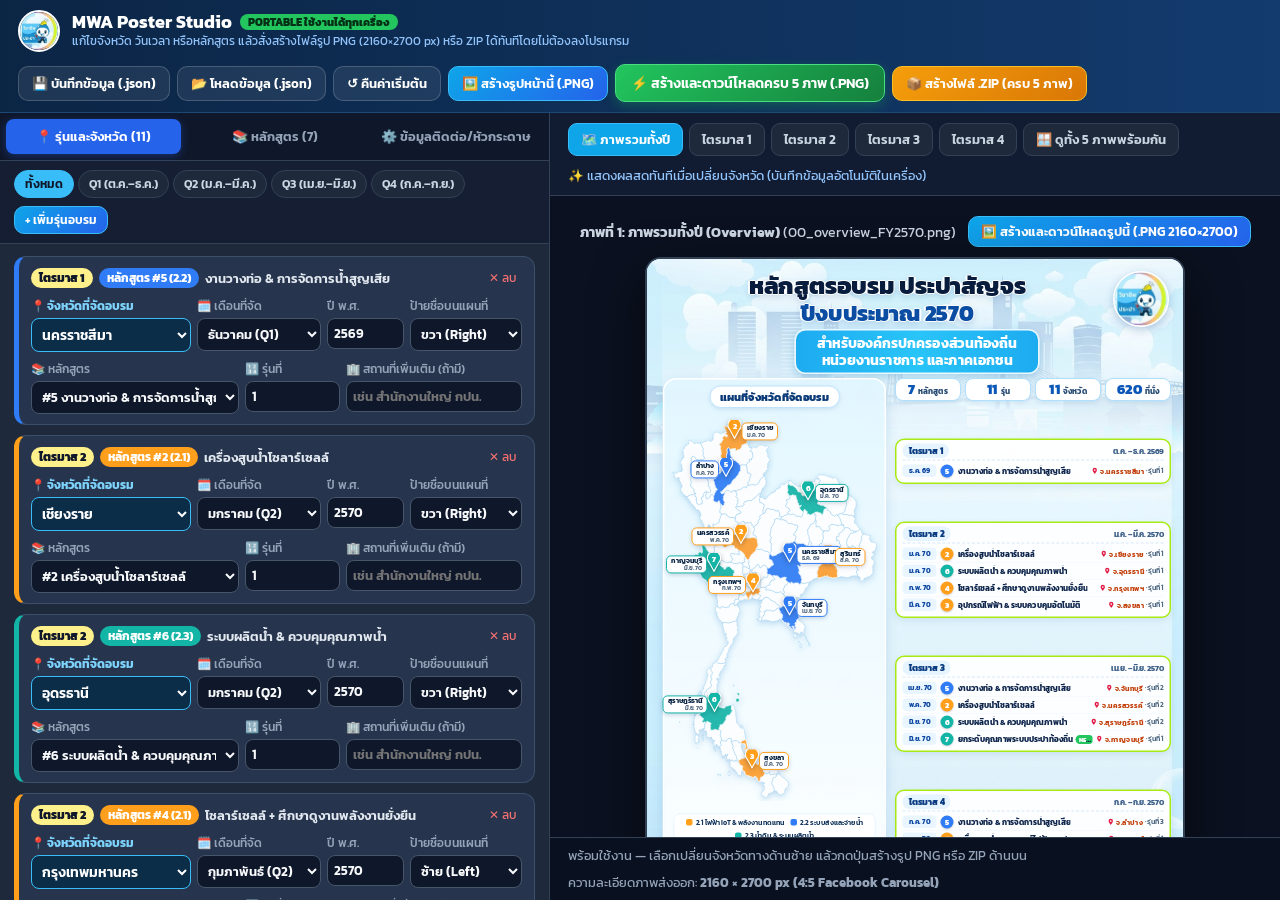
==== MWA_Poster_Portable.html @ f23565f4 "feat: ระบบแก้ไขจังหวัดและสร้างโปสเตอร์ประปาสัญจร กปน. ปีงบประมาณ 2570" ====
<!doctype html>
<html lang="th">
<head>
<meta charset="utf-8">
<meta name="viewport" content="width=device-width,initial-scale=1">
<title>MWA Poster Studio (Portable) — ระบบแก้ไขจังหวัดและสร้างโปสเตอร์ประปาสัญจร</title>
<style>
@font-face{font-family:'Kanit';font-weight:400;src:url('[data-uri]') format('truetype')}
@font-face{font-family:'Kanit';font-weight:500;src:url('[data-uri]') format('truetype')}
@font-face{font-family:'Kanit';font-weight:600;src:url('[data-uri]') format('truetype')}
@font-face{font-family:'Kanit';font-weight:700;src:url('[data-uri]') format('truetype')}
@font-face{font-family:'Kanit';font-weight:800;src:url('[data-uri]') format('truetype')}

  :root{
    --bg:#0f172a;
    --panel:#1e293b;
    --panel2:#26354d;
    --border:#334155;
    --accent:#0ea5e9;
    --accent2:#2563eb;
    --text:#f8fafc;
    --muted:#94a3b8;
  }
  *{box-sizing:border-box;margin:0;padding:0}
  body{
    font-family:'Kanit', -apple-system, BlinkMacSystemFont, 'Segoe UI', sans-serif;
    background:var(--bg);
    color:var(--text);
    height:100vh;
    display:flex;
    flex-direction:column;
    overflow:hidden;
  }

  .topbar{
    display:flex;
    align-items:center;
    justify-content:space-between;
    padding:10px 18px;
    background:linear-gradient(90deg,#0b2545,#133b6e);
    border-bottom:1px solid #1e4976;
    gap:12px;
    flex-shrink:0;
    flex-wrap:wrap;
  }
  .brand{display:flex;align-items:center;gap:12px}
  .brand img{width:42px;height:42px;border-radius:50%;border:2px solid #fff;background:#fff}
  .brand h1{font-size:18px;font-weight:700;line-height:1.15;color:#fff;display:flex;align-items:center;gap:8px}
  .badge-port{background:#22c55e;color:#052e16;font-size:11px;font-weight:800;padding:2px 8px;border-radius:999px}
  .brand small{display:block;font-size:12px;font-weight:400;color:#93c5fd}

  .actions{display:flex;align-items:center;gap:7px;flex-wrap:wrap}
  .btn{
    font-family:inherit;
    font-size:13px;
    font-weight:600;
    padding:7px 13px;
    border-radius:10px;
    border:1px solid transparent;
    cursor:pointer;
    display:inline-flex;
    align-items:center;
    gap:6px;
    transition:.15s;
    text-decoration:none;
    color:#fff;
    background:#334155;
  }
  .btn:hover{filter:brightness(1.1)}
  .btn:disabled{opacity:.5;cursor:not-allowed}
  .btn.primary{background:linear-gradient(135deg,#22c55e,#15803d);border-color:#4ade80;box-shadow:0 4px 12px rgba(22,163,74,.35);font-size:13.5px;padding:8px 15px}
  .btn.blue{background:linear-gradient(135deg,#0ea5e9,#2563eb);border-color:#38bdf8}
  .btn.amber{background:linear-gradient(135deg,#f59e0b,#d97706);border-color:#fbbf24}
  .btn.ghost{background:rgba(255,255,255,.08);border-color:rgba(255,255,255,.18)}

  .workspace{
    display:grid;
    grid-template-columns:550px 1fr;
    flex:1;
    min-height:0;
  }
  @media (max-width: 1100px){
    .workspace{grid-template-columns:460px 1fr;}
  }

  .editor{
    background:var(--panel);
    border-right:1px solid var(--border);
    display:flex;
    flex-direction:column;
    min-height:0;
  }
  .tabs{
    display:grid;
    grid-template-columns:repeat(3,1fr);
    background:#0f172a;
    padding:6px;
    gap:6px;
    border-bottom:1px solid var(--border);
  }
  .tab{
    font-family:inherit;
    padding:8px 10px;
    border-radius:8px;
    border:none;
    background:transparent;
    color:var(--muted);
    font-size:13px;
    font-weight:600;
    cursor:pointer;
  }
  .tab.active{background:var(--accent2);color:#fff;box-shadow:0 2px 8px rgba(37,99,235,.35)}

  .toolbar{
    display:flex;
    align-items:center;
    justify-content:space-between;
    padding:9px 14px;
    background:rgba(15,23,42,.55);
    border-bottom:1px solid var(--border);
    gap:8px;
    flex-wrap:wrap;
  }
  .qfilters{display:flex;gap:4px;flex-wrap:wrap}
  .qbtn{
    font-family:inherit;
    font-size:12px;
    font-weight:600;
    padding:4px 10px;
    border-radius:999px;
    border:1px solid var(--border);
    background:#1e293b;
    color:#cbd5e1;
    cursor:pointer;
  }
  .qbtn.active{background:#38bdf8;color:#0f172a;border-color:#38bdf8}

  .scroll-area{
    flex:1;
    overflow-y:auto;
    padding:12px 14px 28px;
    display:flex;
    flex-direction:column;
    gap:10px;
  }

  .s-card{
    background:var(--panel2);
    border:1px solid #3b4f6b;
    border-left:5px solid var(--cc,#38bdf8);
    border-radius:12px;
    padding:10px 12px;
    display:flex;
    flex-direction:column;
    gap:8px;
  }
  .s-top{display:flex;align-items:center;justify-content:space-between;gap:8px}
  .s-badges{display:flex;align-items:center;gap:6px;flex-wrap:wrap}
  .qpill{background:#fef08a;color:#0f172a;font-size:11.5px;font-weight:800;padding:1px 8px;border-radius:999px}
  .cpill{background:var(--cc,#0ea5e9);color:#fff;font-size:11.5px;font-weight:700;padding:1px 8px;border-radius:999px}
  .s-title{font-size:13px;font-weight:600;color:#e2e8f0;white-space:nowrap;overflow:hidden;text-overflow:ellipsis;max-width:270px}
  .del-btn{background:transparent;border:none;color:#f87171;font-size:12px;font-family:inherit;cursor:pointer;padding:2px 6px;border-radius:6px}
  .del-btn:hover{background:rgba(239,68,68,.2)}

  .grid-row{display:grid;grid-template-columns:1.35fr 1.05fr 0.65fr 0.95fr;gap:6px}
  .grid-row2{display:grid;grid-template-columns:1.3fr 0.6fr 1.1fr;gap:6px}
  label.fld{display:flex;flex-direction:column;gap:3px;font-size:11.5px;color:#94a3b8;font-weight:500;min-width:0;overflow:hidden;text-overflow:ellipsis;white-space:nowrap}
  label.fld.hi{color:#7dd3fc;font-weight:700}
  input, select, textarea{
    font-family:inherit;
    font-size:12.5px;
    font-weight:600;
    color:#f8fafc;
    background:#0f172a;
    border:1px solid #475569;
    border-radius:8px;
    padding:5px 6px;
    outline:none;
    width:100%;
    min-width:0;
  }
  label.fld.hi select{background:#0c2d48;border-color:#38bdf8;color:#fff;font-size:13.5px}
  input:focus, select:focus, textarea:focus{border-color:#38bdf8;box-shadow:0 0 0 2px rgba(56,189,248,.25)}

  .viewer{display:flex;flex-direction:column;background:#0b1120;min-height:0}
  .v-bar{
    display:flex;
    align-items:center;
    justify-content:space-between;
    padding:10px 18px;
    background:#111c33;
    border-bottom:1px solid var(--border);
    gap:10px;
    flex-wrap:wrap;
  }
  .poster-tabs{display:flex;gap:6px;flex-wrap:wrap}
  .ptab{
    font-family:inherit;
    font-size:13px;
    font-weight:600;
    padding:6px 12px;
    border-radius:9px;
    border:1px solid #334155;
    background:#1e293b;
    color:#cbd5e1;
    cursor:pointer;
  }
  .ptab.active{background:#0ea5e9;color:#fff;border-color:#38bdf8}

  .canvas-wrap{
    flex:1;
    overflow:auto;
    display:flex;
    align-items:flex-start;
    justify-content:center;
    padding:20px;
    position:relative;
  }

  .frame-holder{display:flex;flex-direction:column;align-items:center;gap:10px}
  .scale-box{
    width:540px;
    height:675px;
    position:relative;
    border-radius:16px;
    overflow:hidden;
    box-shadow:0 20px 50px rgba(0,0,0,.6);
    border:2px solid #334155;
    background:#d8f1ff;
  }
  .scale-inner{
    width:1080px;
    height:1350px;
    transform:scale(0.5);
    transform-origin:top left;
    pointer-events:none;
  }

  .grid-all{
    display:grid;
    grid-template-columns:repeat(auto-fit, minmax(340px, 1fr));
    gap:20px;
    width:100%;
    max-width:1400px;
    justify-items:center;
  }
  .mini-card{
    display:flex;
    flex-direction:column;
    align-items:center;
    gap:8px;
    background:#162238;
    padding:12px;
    border-radius:16px;
    border:1px solid #2d3f5e;
  }
  .mini-head{
    width:100%;
    display:flex;
    justify-content:space-between;
    align-items:center;
    font-size:13px;
    font-weight:700;
    color:#e2e8f0;
  }
  .mini-scale{
    width:345.6px;
    height:432px;
    position:relative;
    border-radius:10px;
    overflow:hidden;
    border:1px solid #475569;
    background:#d8f1ff;
    cursor:pointer;
  }
  .mini-inner{
    width:1080px;
    height:1350px;
    transform:scale(0.32);
    transform-origin:top left;
    pointer-events:none;
  }

  .status-bar{
    padding:8px 18px;
    background:#09101f;
    border-top:1px solid var(--border);
    display:flex;
    justify-content:space-between;
    align-items:center;
    font-size:12.5px;
    color:#94a3b8;
    flex-wrap:wrap;
    gap:8px;
  }
  .toast{
    position:fixed;
    bottom:46px;
    right:24px;
    background:#15803d;
    color:#fff;
    padding:10px 18px;
    border-radius:12px;
    font-weight:600;
    font-size:14px;
    box-shadow:0 10px 25px rgba(0,0,0,.45);
    border:1px solid #4ade80;
    z-index:999;
    display:none;
  }
</style>
<!-- Scoped Poster Styles for Live Preview & Export -->
<style id="posterStyleTag"></style>
</head>
<body>

<header class="topbar">
  <div class="brand">
    <img id="brandLogo" alt="MWA">
    <div>
      <h1>MWA Poster Studio <span class="badge-port">PORTABLE ใช้งานได้ทุกเครื่อง</span></h1>
      <small>แก้ไขจังหวัด วันเวลา หรือหลักสูตร แล้วสั่งสร้างไฟล์รูป PNG (2160×2700 px) หรือ ZIP ได้ทันทีโดยไม่ต้องลงโปรแกรม</small>
    </div>
  </div>
  <div class="actions">
    <button class="btn ghost" onclick="exportJSON()" title="บันทึกข้อมูลที่แก้ไขเก็บไว้เป็นไฟล์ .json">💾 บันทึกข้อมูล (.json)</button>
    <button class="btn ghost" onclick="document.getElementById('importFile').click()" title="เปิดไฟล์ข้อมูล .json ที่บันทึกไว้">📂 โหลดข้อมูล (.json)</button>
    <input type="file" id="importFile" accept=".json" style="display:none" onchange="importJSON(event)">
    <button class="btn ghost" onclick="resetDefault()" title="คืนค่าเริ่มต้นปีงบประมาณ 2570">↺ คืนค่าเริ่มต้น</button>
    <button class="btn blue" id="btnDlOne" onclick="downloadCurrentPNG()">🖼️ สร้างรูปหน้านี้ (.PNG)</button>
    <button class="btn primary" id="btnDlAll" onclick="downloadAllPNGs()">⚡ สร้างและดาวน์โหลดครบ 5 ภาพ (.PNG)</button>
    <button class="btn amber" id="btnDlZip" onclick="downloadAllZIP()">📦 สร้างไฟล์ .ZIP (ครบ 5 ภาพ)</button>
  </div>
</header>

<div class="workspace">
  <aside class="editor">
    <div class="tabs">
      <button class="tab active" id="tabBtn-sessions" onclick="switchTab('sessions')">📍 รุ่นและจังหวัด (<span id="sessCount">11</span>)</button>
      <button class="tab" id="tabBtn-courses" onclick="switchTab('courses')">📚 หลักสูตร (7)</button>
      <button class="tab" id="tabBtn-general" onclick="switchTab('general')">⚙️ ข้อมูลติดต่อ/หัวกระดาษ</button>
    </div>

    <div id="tab-sessions" style="display:flex;flex-direction:column;flex:1;min-height:0">
      <div class="toolbar">
        <div class="qfilters">
          <button class="qbtn active" data-q="all" onclick="setQFilter('all')">ทั้งหมด</button>
          <button class="qbtn" data-q="1" onclick="setQFilter(1)">Q1 (ต.ค.–ธ.ค.)</button>
          <button class="qbtn" data-q="2" onclick="setQFilter(2)">Q2 (ม.ค.–มี.ค.)</button>
          <button class="qbtn" data-q="3" onclick="setQFilter(3)">Q3 (เม.ย.–มิ.ย.)</button>
          <button class="qbtn" data-q="4" onclick="setQFilter(4)">Q4 (ก.ค.–ก.ย.)</button>
        </div>
        <button class="btn blue" style="padding:4px 10px;font-size:12px" onclick="addSession()">+ เพิ่มรุ่นอบรม</button>
      </div>
      <div class="scroll-area" id="sessionsList"></div>
    </div>

    <div id="tab-courses" style="display:none;flex-direction:column;flex:1;min-height:0">
      <div class="scroll-area" id="coursesList"></div>
    </div>

    <div id="tab-general" style="display:none;flex-direction:column;flex:1;min-height:0">
      <div class="scroll-area" id="generalForm"></div>
    </div>
  </aside>

  <main class="viewer">
    <div class="v-bar">
      <div class="poster-tabs">
        <button class="ptab active" data-idx="0" onclick="selectPoster(0)">🗺️ ภาพรวมทั้งปี</button>
        <button class="ptab" data-idx="1" onclick="selectPoster(1)">ไตรมาส 1</button>
        <button class="ptab" data-idx="2" onclick="selectPoster(2)">ไตรมาส 2</button>
        <button class="ptab" data-idx="3" onclick="selectPoster(3)">ไตรมาส 3</button>
        <button class="ptab" data-idx="4" onclick="selectPoster(4)">ไตรมาส 4</button>
        <button class="ptab" data-idx="all" onclick="selectPoster('all')">🪟 ดูทั้ง 5 ภาพพร้อมกัน</button>
      </div>
      <div style="font-size:12.5px;color:#93c5fd">✨ แสดงผลสดทันทีเมื่อเปลี่ยนจังหวัด (บันทึกข้อมูลอัตโนมัติในเครื่อง)</div>
    </div>

    <div class="canvas-wrap" id="canvasWrap"></div>

    <div class="status-bar">
      <div id="statusText">พร้อมใช้งาน — เลือกเปลี่ยนจังหวัดทางด้านซ้าย แล้วกดปุ่มสร้างรูป PNG หรือ ZIP ด้านบน</div>
      <div>ความละเอียดภาพส่งออก: <b>2160 × 2700 px (4:5 Facebook Carousel)</b></div>
    </div>
  </main>
</div>

<!-- Hidden offscreen renderer container -->
<div id="offscreenHost" style="position:fixed;left:-99999px;top:0;width:1080px;height:1350px;overflow:hidden;pointer-events:none"></div>
<div class="toast" id="toast"></div>

<script>
const BUNDLE = {"defaultData":{"_readme":"แก้ไขข้อมูลที่นี่ แล้วรัน: python3 build.py  | province = ชื่อจังหวัดภาษาไทย (ดูรายชื่อใน provinces.py) | label = ตำแหน่งป้ายชื่อบนแผนที่ (left/right/top/bottom) | ข้อมูลหลักสูตรจากชีท 'ตั้งแผนอบรม_2570 NEW (R2) (2)' หมวดที่ 2 (แถบสีเหลือง 2.1 / 2.2 / 2.3)","fiscal_year":"2570","title":"หลักสูตรอบรม ประปาสัญจร","subtitle":"สำหรับองค์กรปกครองส่วนท้องถิ่น หน่วยงานราชการ และภาคเอกชน","note":"* กำหนดการ วัน เวลา และสถานที่จัดอบรม อาจมีการเปลี่ยนแปลงตามความเหมาะสม","contact":{"org":"กองมาตรฐานวิชาชีพประปา (ฝ่ายนวัตกรรมองค์กร การประปานครหลวง)","tel":"โทร. 02-504-0123 ต่อ 1006, 1734, 1826, 2514 หรือ 082-243-5085","line":"LINE ID : @mwa.academic (มี @ นำหน้า)","fb":"Facebook Page : ประปามืออาชีพ กองมาตรฐานวิชาชีพประปา"},"categories":{"2.1":{"name":"ด้านระบบไฟฟ้า IoT และพลังงานทดแทน","short":"ไฟฟ้า IoT & พลังงานทดแทน","color":"#FF9F1C","dark":"#C25E00"},"2.2":{"name":"ด้านระบบส่งและจ่ายน้ำ","short":"ระบบส่งและจ่ายน้ำ","color":"#2F7CF6","dark":"#1747A6"},"2.3":{"name":"ด้านระบบน้ำดิบ และระบบผลิตน้ำ","short":"น้ำดิบ & ระบบผลิตน้ำ","color":"#12B5A6","dark":"#0A6F66"}},"courses":[{"no":1,"excel_no":5,"cat":"2.1","days":3,"seats":50,"fee":7800,"format":"Onsite + Lab","title":"การควบคุมเครื่องสูบน้ำและมอเตอร์ไฟฟ้า 3 เฟส ในงานประปา","short":"เครื่องสูบน้ำ & มอเตอร์ไฟฟ้า 3 เฟส"},{"no":2,"excel_no":6,"cat":"2.1","days":3,"seats":60,"fee":7800,"format":"Onsite + Lab","title":"ระบบควบคุมเครื่องสูบน้ำโซลาร์เซลล์ และความรู้พื้นฐานระบบโซลาร์เซลล์","short":"เครื่องสูบน้ำโซลาร์เซลล์"},{"no":3,"excel_no":7,"cat":"2.1","days":3,"seats":50,"fee":7800,"format":"Onsite + Lab","title":"การประยุกต์ใช้อุปกรณ์ไฟฟ้าในงานประปา และระบบควบคุมอัตโนมัติ","short":"อุปกรณ์ไฟฟ้า & ระบบควบคุมอัตโนมัติ"},{"no":4,"excel_no":8,"cat":"2.1","days":3,"seats":40,"fee":8900,"format":"Onsite + Lab","fee_note":"รวมที่พัก (ห้องคู่) | ห้องเดี่ยว 10,400 บาท | ไม่รวมที่พัก 7,800 บาท","title":"ระบบควบคุมเครื่องสูบน้ำโซลาร์เซลล์ ความรู้พื้นฐานระบบโซลาร์เซลล์ พร้อมการศึกษาดูงานและการจัดการพลังงานอย่างยั่งยืน","short":"โซลาร์เซลล์ + ศึกษาดูงานพลังงานยั่งยืน"},{"no":5,"excel_no":9,"cat":"2.2","days":3,"seats":60,"fee":7200,"format":"Onsite + Lab","title":"มาตรฐานงานวางท่อ เทคนิคบำรุงรักษา และการจัดการน้ำสูญเสียระบบประปาท้องถิ่น","short":"งานวางท่อ & การจัดการน้ำสูญเสีย"},{"no":6,"excel_no":10,"cat":"2.3","days":3,"seats":60,"fee":7400,"format":"Onsite + Lab","title":"การบริหารจัดการระบบผลิตน้ำประปา และเทคนิคการควบคุมคุณภาพน้ำอย่างมืออาชีพ","short":"ระบบผลิตน้ำ & ควบคุมคุณภาพน้ำ"},{"no":7,"excel_no":11,"cat":"2.3","days":3,"seats":60,"fee":7400,"format":"Onsite + Lab","is_new":true,"title":"เทคนิคการยกระดับคุณภาพระบบประปาท้องถิ่น ตามมาตรฐานของกรมทรัพยากรน้ำ และเกณฑ์คุณภาพน้ำของกรมอนามัย","short":"ยกระดับคุณภาพระบบประปาท้องถิ่น"}],"sessions":[{"course":5,"run":1,"month":12,"year":2569,"province":"ขอนแก่น","label":"right"},{"course":2,"run":1,"month":1,"year":2570,"province":"เชียงราย","label":"right"},{"course":6,"run":1,"month":1,"year":2570,"province":"อุดรธานี","label":"right"},{"course":4,"run":1,"month":2,"year":2570,"province":"กรุงเทพมหานคร","label":"left","venue":"สำนักงานใหญ่ กปน."},{"course":3,"run":1,"month":3,"year":2570,"province":"สงขลา","label":"right"},{"course":5,"run":2,"month":4,"year":2570,"province":"จันทบุรี","label":"right"},{"course":2,"run":2,"month":5,"year":2570,"province":"นครสวรรค์","label":"left"},{"course":6,"run":2,"month":6,"year":2570,"province":"สุราษฎร์ธานี","label":"left"},{"course":7,"run":1,"month":6,"year":2570,"province":"กาญจนบุรี","label":"left"},{"course":5,"run":3,"month":7,"year":2570,"province":"ลำปาง","label":"left"},{"course":1,"run":1,"month":8,"year":2570,"province":"สุรินทร์","label":"right"}]},"initialData":{"_readme":"แก้ไขข้อมูลที่นี่ แล้วรัน: python3 build.py  | province = ชื่อจังหวัดภาษาไทย (ดูรายชื่อใน provinces.py) | label = ตำแหน่งป้ายชื่อบนแผนที่ (left/right/top/bottom) | ข้อมูลหลักสูตรจากชีท 'ตั้งแผนอบรม_2570 NEW (R2) (2)' หมวดที่ 2 (แถบสีเหลือง 2.1 / 2.2 / 2.3)","fiscal_year":"2570","title":"หลักสูตรอบรม ประปาสัญจร","subtitle":"สำหรับองค์กรปกครองส่วนท้องถิ่น หน่วยงานราชการ และภาคเอกชน","note":"* กำหนดการ วัน เวลา และสถานที่จัดอบรม อาจมีการเปลี่ยนแปลงตามความเหมาะสม","contact":{"org":"กองมาตรฐานวิชาชีพประปา (ฝ่ายนวัตกรรมองค์กร การประปานครหลวง)","tel":"โทร. 02-504-0123 ต่อ 1006, 1734, 1826, 2514 หรือ 082-243-5085","line":"LINE ID : @mwa.academic (มี @ นำหน้า)","fb":"Facebook Page : ประปามืออาชีพ กองมาตรฐานวิชาชีพประปา"},"categories":{"2.1":{"name":"ด้านระบบไฟฟ้า IoT และพลังงานทดแทน","short":"ไฟฟ้า IoT & พลังงานทดแทน","color":"#FF9F1C","dark":"#C25E00"},"2.2":{"name":"ด้านระบบส่งและจ่ายน้ำ","short":"ระบบส่งและจ่ายน้ำ","color":"#2F7CF6","dark":"#1747A6"},"2.3":{"name":"ด้านระบบน้ำดิบ และระบบผลิตน้ำ","short":"น้ำดิบ & ระบบผลิตน้ำ","color":"#12B5A6","dark":"#0A6F66"}},"courses":[{"no":1,"excel_no":5,"cat":"2.1","days":3,"seats":50,"fee":7800,"format":"Onsite + Lab","title":"การควบคุมเครื่องสูบน้ำและมอเตอร์ไฟฟ้า 3 เฟส ในงานประปา","short":"เครื่องสูบน้ำ & มอเตอร์ไฟฟ้า 3 เฟส","is_new":false},{"no":2,"excel_no":6,"cat":"2.1","days":3,"seats":60,"fee":7800,"format":"Onsite + Lab","title":"ระบบควบคุมเครื่องสูบน้ำโซลาร์เซลล์ และความรู้พื้นฐานระบบโซลาร์เซลล์","short":"เครื่องสูบน้ำโซลาร์เซลล์"},{"no":3,"excel_no":7,"cat":"2.1","days":3,"seats":50,"fee":7800,"format":"Onsite + Lab","title":"การประยุกต์ใช้อุปกรณ์ไฟฟ้าในงานประปา และระบบควบคุมอัตโนมัติ","short":"อุปกรณ์ไฟฟ้า & ระบบควบคุมอัตโนมัติ"},{"no":4,"excel_no":8,"cat":"2.1","days":3,"seats":40,"fee":8900,"format":"Onsite + Lab","fee_note":"รวมที่พัก (ห้องคู่) | ห้องเดี่ยว 10,400 บาท | ไม่รวมที่พัก 7,800 บาท","title":"ระบบควบคุมเครื่องสูบน้ำโซลาร์เซลล์ ความรู้พื้นฐานระบบโซลาร์เซลล์ พร้อมการศึกษาดูงานและการจัดการพลังงานอย่างยั่งยืน","short":"โซลาร์เซลล์ + ศึกษาดูงานพลังงานยั่งยืน"},{"no":5,"excel_no":9,"cat":"2.2","days":3,"seats":60,"fee":7200,"format":"Onsite + Lab","title":"มาตรฐานงานวางท่อ เทคนิคบำรุงรักษา และการจัดการน้ำสูญเสียระบบประปาท้องถิ่น","short":"งานวางท่อ & การจัดการน้ำสูญเสีย"},{"no":6,"excel_no":10,"cat":"2.3","days":3,"seats":60,"fee":7400,"format":"Onsite + Lab","title":"การบริหารจัดการระบบผลิตน้ำประปา และเทคนิคการควบคุมคุณภาพน้ำอย่างมืออาชีพ","short":"ระบบผลิตน้ำ & ควบคุมคุณภาพน้ำ"},{"no":7,"excel_no":11,"cat":"2.3","days":3,"seats":60,"fee":7400,"format":"Onsite + Lab","is_new":true,"title":"เทคนิคการยกระดับคุณภาพระบบประปาท้องถิ่น ตามมาตรฐานของกรมทรัพยากรน้ำ และเกณฑ์คุณภาพน้ำของกรมอนามัย","short":"ยกระดับคุณภาพระบบประปาท้องถิ่น"}],"sessions":[{"course":5,"run":1,"month":12,"year":2569,"province":"นครราชสีมา","label":"right"},{"course":2,"run":1,"month":1,"year":2570,"province":"เชียงราย","label":"right"},{"course":6,"run":1,"month":1,"year":2570,"province":"อุดรธานี","label":"right"},{"course":4,"run":1,"month":2,"year":2570,"province":"กรุงเทพมหานคร","label":"left","venue":"สำนักงานใหญ่ กปน."},{"course":3,"run":1,"month":3,"year":2570,"province":"สงขลา","label":"right"},{"course":5,"run":2,"month":4,"year":2570,"province":"จันทบุรี","label":"right"},{"course":2,"run":2,"month":5,"year":2570,"province":"นครสวรรค์","label":"left"},{"course":6,"run":2,"month":6,"year":2570,"province":"สุราษฎร์ธานี","label":"left"},{"course":7,"run":1,"month":6,"year":2570,"province":"กาญจนบุรี","label":"left"},{"course":5,"run":3,"month":7,"year":2570,"province":"ลำปาง","label":"left"},{"course":1,"run":1,"month":8,"year":2570,"province":"สุรินทร์","label":"right"}]},"th2en":{"กรุงเทพมหานคร":"Bangkok Metropolis","กรุงเทพฯ":"Bangkok Metropolis","กระบี่":"Krabi","กาญจนบุรี":"Kanchanaburi","กาฬสินธุ์":"Kalasin","กำแพงเพชร":"Kamphaeng Phet","ขอนแก่น":"Khon Kaen","จันทบุรี":"Chanthaburi","ฉะเชิงเทรา":"Chachoengsao","ชลบุรี":"Chon Buri","ชัยนาท":"Chai Nat","ชัยภูมิ":"Chaiyaphum","ชุมพร":"Chumphon","เชียงราย":"Chiang Rai","เชียงใหม่":"Chiang Mai","ตรัง":"Trang","ตราด":"Trat","ตาก":"Tak","นครนายก":"Nakhon Nayok","นครปฐม":"Nakhon Pathom","นครพนม":"Nakhon Phanom","นครราชสีมา":"Nakhon Ratchasima","นครศรีธรรมราช":"Nakhon Si Thammarat","นครสวรรค์":"Nakhon Sawan","นนทบุรี":"Nonthaburi","นราธิวาส":"Narathiwat","น่าน":"Nan","บึงกาฬ":"Bueng Kan","บุรีรัมย์":"Buri Ram","ปทุมธานี":"Pathum Thani","ประจวบคีรีขันธ์":"Prachuap Khiri Khan","ปราจีนบุรี":"Prachin Buri","ปัตตานี":"Pattani","พระนครศรีอยุธยา":"Phra Nakhon Si Ayutthaya","พะเยา":"Phayao","พังงา":"Phangnga","พัทลุง":"Phatthalung","พิจิตร":"Phichit","พิษณุโลก":"Phitsanulok","เพชรบุรี":"Phetchaburi","เพชรบูรณ์":"Phetchabun","แพร่":"Phrae","ภูเก็ต":"Phuket","มหาสารคาม":"Maha Sarakham","มุกดาหาร":"Mukdahan","แม่ฮ่องสอน":"Mae Hong Son","ยโสธร":"Yasothon","ยะลา":"Yala","ร้อยเอ็ด":"Roi Et","ระนอง":"Ranong","ระยอง":"Rayong","ราชบุรี":"Ratchaburi","ลพบุรี":"Lop Buri","ลำปาง":"Lampang","ลำพูน":"Lamphun","เลย":"Loei","ศรีสะเกษ":"Si Sa Ket","สกลนคร":"Sakon Nakhon","สงขลา":"Songkhla","สตูล":"Satun","สมุทรปราการ":"Samut Prakan","สมุทรสงคราม":"Samut Songkhram","สมุทรสาคร":"Samut Sakhon","สระแก้ว":"Sa Kaeo","สระบุรี":"Saraburi","สิงห์บุรี":"Sing Buri","สุโขทัย":"Sukhothai","สุพรรณบุรี":"Suphan Buri","สุราษฎร์ธานี":"Surat Thani","สุรินทร์":"Surin","หนองคาย":"Nong Khai","หนองบัวลำภู":"Nong Bua Lam Phu","อ่างทอง":"Ang Thong","อำนาจเจริญ":"Amnat Charoen","อุดรธานี":"Udon Thani","อุตรดิตถ์":"Uttaradit","อุทัยธานี":"Uthai Thani","อุบลราชธานี":"Ubon Ratchathani"},"provinces":["กระบี่","กรุงเทพมหานคร","กาญจนบุรี","กาฬสินธุ์","กำแพงเพชร","ขอนแก่น","จันทบุรี","ฉะเชิงเทรา","ชลบุรี","ชัยนาท","ชัยภูมิ","ชุมพร","ตรัง","ตราด","ตาก","นครนายก","นครปฐม","นครพนม","นครราชสีมา","นครศรีธรรมราช","นครสวรรค์","นนทบุรี","นราธิวาส","น่าน","บึงกาฬ","บุรีรัมย์","ปทุมธานี","ประจวบคีรีขันธ์","ปราจีนบุรี","ปัตตานี","พระนครศรีอยุธยา","พะเยา","พังงา","พัทลุง","พิจิตร","พิษณุโลก","ภูเก็ต","มหาสารคาม","มุกดาหาร","ยะลา","ยโสธร","ระนอง","ระยอง","ราชบุรี","ร้อยเอ็ด","ลพบุรี","ลำปาง","ลำพูน","ศรีสะเกษ","สกลนคร","สงขลา","สตูล","สมุทรปราการ","สมุทรสงคราม","สมุทรสาคร","สระบุรี","สระแก้ว","สิงห์บุรี","สุพรรณบุรี","สุราษฎร์ธานี","สุรินทร์","สุโขทัย","หนองคาย","หนองบัวลำภู","อำนาจเจริญ","อุดรธานี","อุตรดิตถ์","อุทัยธานี","อุบลราชธานี","อ่างทอง","เชียงราย","เชียงใหม่","เพชรบุรี","เพชรบูรณ์","เลย","แพร่","แม่ฮ่องสอน"],"mapData":{"430x760":{"paths":{"Mae Hong Son":"M47.0,39.9L48.2,39.7L49.3,40.3L51.2,42.0L52.9,42.5L53.4,44.2L54.4,45.4L55.7,45.1L57.9,44.1L59.9,44.1L62.2,44.3L64.4,44.2L66.1,43.3L66.3,45.0L66.9,46.0L68.0,47.0L69.6,48.0L70.0,49.7L70.3,50.7L71.1,51.8L71.1,52.8L72.3,54.0L72.7,55.1L72.4,56.2L72.3,57.7L72.2,58.8L72.0,60.1L72.5,61.0L72.6,62.3L72.8,64.0L72.8,65.0L72.2,67.2L71.8,68.3L72.1,69.3L73.1,70.1L74.7,72.5L75.0,73.9L74.5,75.6L73.4,76.6L71.7,77.0L70.3,77.5L69.4,77.7L67.6,77.2L66.5,77.1L65.6,78.4L64.6,78.1L63.4,77.6L61.8,77.4L60.2,77.5L59.3,77.2L58.6,76.3L57.7,75.1L56.5,74.1L55.7,72.6L54.7,71.6L53.7,71.3L52.8,70.6L51.8,70.7L50.7,71.3L50.3,72.6L49.9,73.6L48.7,74.5L49.3,76.4L48.2,78.9L48.6,80.9L48.8,82.1L48.3,84.5L46.9,87.5L47.5,89.9L48.5,90.3L48.6,91.3L48.2,92.4L48.1,93.9L48.1,94.8L48.2,96.0L47.7,97.0L48.0,98.0L48.5,99.2L48.6,100.9L48.4,101.9L49.2,103.3L50.5,104.9L51.7,105.4L52.7,106.1L52.9,107.0L52.0,107.3L51.0,107.4L50.8,108.4L50.3,109.3L48.0,111.3L47.7,112.3L48.1,113.3L48.2,114.7L47.3,117.5L48.0,118.6L48.2,119.7L48.2,120.8L47.9,121.7L48.8,123.4L49.0,124.6L48.0,125.6L47.2,127.6L46.9,128.7L47.4,130.5L48.8,132.0L50.3,132.8L51.7,134.5L53.0,136.1L53.9,136.7L54.7,137.9L54.0,139.0L53.8,140.0L53.4,141.3L54.2,142.7L54.9,143.7L57.6,144.8L55.0,145.4L53.9,146.0L52.9,147.0L50.9,147.3L49.1,147.3L47.9,147.7L42.6,150.3L41.1,151.1L39.0,151.2L31.4,145.6L30.6,144.3L30.5,143.1L30.0,142.1L28.8,141.1L28.3,139.8L27.2,138.7L27.3,135.5L29.0,132.3L30.3,131.4L30.5,130.4L30.0,129.3L29.2,127.6L28.3,126.5L27.9,125.2L27.4,123.4L27.3,122.4L24.5,118.3L24.0,117.2L25.2,115.7L25.2,114.7L24.3,113.6L21.8,112.6L20.2,115.3L18.6,115.5L17.5,114.7L16.5,113.7L15.8,112.6L15.5,111.4L15.5,110.2L15.4,109.1L14.1,107.2L13.0,104.9L12.2,103.2L11.2,102.2L12.3,101.8L13.7,103.6L14.6,104.7L16.3,104.6L18.6,104.6L20.5,103.7L24.0,101.5L24.9,101.2L27.5,101.3L29.9,100.6L30.9,98.0L30.6,95.9L30.0,93.9L29.8,92.1L29.8,90.9L29.6,90.0L29.0,88.2L29.1,86.4L28.4,85.3L27.2,84.4L26.1,83.3L26.4,82.2L27.5,81.5L28.5,80.0L28.8,78.0L29.4,77.1L32.4,74.8L33.5,73.3L33.7,69.3L33.5,68.4L33.2,67.5L31.4,66.0L31.3,65.0L32.4,64.9L33.2,63.8L32.1,61.9L31.8,60.7L31.3,59.2L32.9,56.7L34.6,55.3L35.3,54.0L34.9,52.8L34.8,51.8L34.9,50.9L36.3,50.2L40.2,48.5L41.3,47.4L42.3,46.8L43.4,46.1L43.0,43.3L43.0,42.4L43.6,39.1L45.0,38.2L46.3,39.7Z","Chumphon":"M105.4,485.0L107.2,484.6L108.4,485.0L109.6,484.9L111.8,485.1L112.8,484.5L113.9,484.1L115.3,483.3L116.7,483.0L116.3,484.5L116.4,485.7L117.1,487.8L117.3,488.8L116.3,489.2L115.3,489.0L114.2,489.2L113.6,492.0L113.4,492.9L110.4,497.4L110.3,498.4L108.9,499.3L107.4,500.7L106.5,502.5L106.1,504.9L105.1,506.0L104.0,506.3L103.9,507.4L105.2,507.7L104.3,508.9L103.8,510.3L105.6,512.0L106.2,513.2L106.2,514.1L105.6,515.3L104.6,515.4L103.5,516.0L102.9,514.9L101.8,514.2L100.4,514.7L99.4,515.3L99.7,518.1L102.1,520.5L103.0,521.6L104.5,521.5L103.8,522.5L101.9,522.7L101.1,524.7L99.8,526.9L99.4,528.1L99.5,529.5L100.0,530.4L100.8,532.1L99.9,533.2L100.1,536.1L100.1,540.0L100.2,541.2L99.2,542.5L99.1,543.9L97.5,544.1L96.2,544.8L95.2,545.4L94.2,545.9L93.5,546.9L92.3,547.0L90.1,547.3L88.8,547.4L87.7,547.1L86.5,547.2L84.7,548.2L83.6,548.6L82.5,549.3L81.4,549.3L81.0,551.4L79.6,553.5L78.5,552.2L76.9,551.2L75.5,550.7L75.4,549.7L75.1,548.7L74.7,547.6L74.4,546.6L74.0,545.3L74.3,544.2L75.2,543.2L76.1,542.3L77.1,541.9L78.2,540.6L78.6,539.1L79.1,538.2L80.0,537.4L80.7,536.5L81.7,536.1L82.8,536.3L84.0,534.7L84.8,533.7L86.4,533.1L87.5,532.1L87.8,530.9L88.5,529.9L88.9,527.9L87.5,525.0L86.9,523.9L86.7,522.9L87.0,521.8L87.7,520.8L87.7,519.4L87.9,518.5L88.7,517.5L89.5,516.1L89.5,515.2L89.3,514.2L88.3,513.5L87.4,512.5L87.2,510.3L87.6,508.9L88.5,507.9L89.5,507.4L90.3,506.3L89.9,505.3L90.2,504.4L90.7,503.3L90.3,502.3L90.1,501.2L89.1,500.3L88.5,499.4L87.6,498.7L87.4,497.7L88.2,495.9L87.3,494.9L86.0,493.6L86.6,492.5L87.8,492.3L88.7,492.6L90.5,491.8L91.5,489.9L91.1,488.1L91.0,487.0L91.3,485.9L92.0,485.0L93.1,485.2L94.2,485.6L95.1,485.0L95.5,483.5L96.5,482.2L98.5,481.2L99.2,482.3L100.2,483.0L103.1,484.4L104.0,484.8L105.0,485.0Z","Nakhon Si Thammarat":"M158.0,637.4L156.7,637.6L155.4,637.9L153.3,638.9L150.9,639.7L149.1,640.6L147.5,644.3L146.5,644.0L144.1,643.5L143.0,642.6L142.0,642.0L141.9,641.1L141.2,640.1L139.9,639.6L132.7,640.1L131.5,640.6L128.9,641.5L127.9,639.7L128.0,638.8L128.3,637.1L128.7,636.0L128.3,635.0L126.9,634.9L125.1,634.9L124.0,635.1L122.4,635.1L121.5,636.0L120.5,637.2L119.7,638.3L118.8,639.2L118.5,640.3L117.1,640.8L115.8,640.3L114.8,639.9L112.5,640.0L111.5,639.8L110.7,638.8L108.6,637.2L108.1,636.2L108.9,634.9L108.3,632.9L107.3,631.9L106.2,629.9L106.4,628.9L106.6,627.9L106.3,626.5L106.9,625.2L107.6,624.2L107.7,620.9L107.5,619.5L105.8,618.2L105.0,617.1L104.1,615.8L103.8,614.7L104.6,612.5L105.3,611.5L106.0,610.4L106.0,609.3L105.8,607.5L106.7,607.3L107.8,608.0L109.0,607.4L110.1,606.7L111.6,606.1L113.0,604.7L114.0,604.0L114.0,603.0L114.2,602.0L116.0,600.6L116.2,599.7L117.3,598.0L117.9,596.3L117.7,595.3L117.9,593.6L117.8,592.6L118.0,591.6L119.0,591.4L120.7,588.4L121.7,587.9L122.6,588.6L123.6,588.0L124.6,588.0L125.7,587.5L126.2,586.5L126.1,585.6L127.2,585.4L128.0,584.4L128.4,583.1L128.6,582.1L128.7,581.2L129.6,581.4L130.6,581.0L130.6,580.0L130.7,578.9L130.3,577.9L129.2,577.8L128.6,576.8L128.3,575.1L128.6,574.1L128.9,573.2L128.9,570.6L128.9,569.6L129.9,568.1L131.2,567.8L133.9,569.0L133.9,570.0L135.1,572.4L135.6,575.9L135.8,576.9L136.7,578.1L137.2,579.5L137.2,581.9L137.8,583.2L137.3,584.5L137.2,586.1L137.8,590.0L138.2,592.3L139.1,602.1L139.5,603.8L140.4,605.1L143.2,606.8L143.8,608.4L144.9,610.6L145.7,611.8L146.0,612.8L147.7,614.0L148.9,614.9L150.3,614.3L149.9,612.8L149.8,610.8L149.3,609.0L147.6,608.4L148.6,607.9L150.0,609.0L151.4,610.6L152.0,611.7L154.5,618.3L156.1,628.3L158.0,637.4Z","Phuket":"M63.4,639.2L64.4,639.3L64.0,640.6L62.4,641.2L62.3,643.7L60.6,642.8L59.7,642.8L59.3,643.9L59.1,645.1L58.0,646.1L56.9,644.9L56.6,641.6L56.0,640.4L56.8,639.2L55.5,638.1L55.9,637.0L55.8,635.7L56.4,634.7L56.6,633.6L56.3,632.6L56.3,630.8L56.8,629.3L57.0,627.8L57.0,626.7L56.6,624.7L57.7,624.8L59.0,625.7L59.7,628.8L61.1,628.7L62.7,630.2L64.0,629.5L64.3,631.0L63.4,633.0L63.4,634.3L62.5,635.3L62.3,636.6L62.5,637.6L62.9,638.5Z","Phangnga":"M69.1,628.5L71.6,630.3L72.8,632.6L72.9,638.1L72.4,639.2L71.2,638.4L70.8,637.4L70.7,636.2L70.5,635.0L71.4,634.0L71.0,632.7L70.1,632.5L69.2,630.7L68.7,628.9ZM73.3,629.2L71.7,629.2L71.0,628.0L72.1,627.8L72.4,626.2L73.5,624.7L74.1,625.7L73.3,629.2ZM57.2,587.1L56.1,590.0L55.2,589.0L55.1,588.0L55.3,586.9L55.3,585.5L55.2,584.0L56.5,583.4L57.5,584.0L58.1,584.9L57.9,586.0L57.2,587.1ZM57.2,581.7L56.2,582.0L55.3,582.0L54.6,580.7L55.0,576.6L56.2,575.8L57.3,576.5L58.4,577.9L58.6,578.9L58.6,580.0L57.6,581.1ZM67.8,573.5L67.6,574.4L67.6,575.6L67.0,576.6L66.8,577.5L67.2,579.6L66.5,580.6L67.6,583.9L67.7,584.9L66.6,585.3L65.6,585.8L65.1,587.0L65.4,588.0L65.2,589.0L66.9,589.9L69.3,591.5L70.4,593.4L71.9,594.0L72.6,595.1L72.4,596.6L72.5,598.0L71.6,599.2L71.0,600.2L70.1,600.6L71.4,602.7L73.5,602.6L74.6,602.2L75.8,602.1L77.2,602.4L77.8,604.0L77.4,605.3L76.4,606.0L75.5,606.2L75.3,607.6L75.5,610.4L76.0,611.4L75.9,612.3L75.4,613.3L75.3,614.3L75.0,615.7L73.3,614.6L72.2,615.4L70.7,615.8L69.4,616.7L67.9,617.6L67.0,617.6L66.0,617.4L64.7,617.9L63.5,618.9L65.1,619.5L65.2,621.3L65.5,623.4L64.7,625.5L63.7,626.8L62.7,626.0L62.0,627.4L60.3,625.0L59.1,624.5L58.1,623.6L57.2,623.4L56.4,622.2L56.4,620.0L55.7,618.5L54.7,613.8L52.6,607.4L52.5,606.3L53.1,605.0L53.4,606.4L54.9,608.4L55.2,607.3L54.1,606.2L53.6,605.3L53.9,603.8L54.5,602.0L54.5,600.4L53.7,598.4L53.8,597.2L54.9,596.3L55.4,592.5L55.6,591.4L56.7,589.7L57.2,587.7L58.1,586.3L58.7,585.1L60.1,585.2L60.4,584.0L62.0,582.1L60.5,582.7L59.6,582.9L59.0,581.2L60.8,580.6L61.0,578.6L59.6,576.7L58.9,575.5L58.6,574.3L58.6,573.3L59.9,573.6L61.0,572.4L60.1,571.9L60.5,570.3L61.3,568.8L61.6,567.9L61.9,566.4L62.9,566.2L63.9,565.8L66.2,567.9L67.9,568.4L68.9,569.1L69.1,571.3L68.5,572.6L67.8,573.5ZM36.7,564.1L34.9,563.4L35.1,562.4L36.3,562.6L36.7,564.1ZM37.8,561.4L36.7,561.5L35.4,561.5L35.5,560.6L36.5,560.0L37.6,560.3L37.8,561.4Z","Ranong":"M63.3,546.8L62.3,548.2L61.7,547.1L62.5,545.7L63.0,544.7L63.3,546.1ZM87.4,498.7L88.3,499.3L89.1,500.3L90.1,501.2L90.3,502.3L90.7,503.3L90.2,504.4L89.9,505.3L90.3,506.3L89.5,507.4L88.5,507.9L87.7,508.8L87.2,510.0L87.2,511.9L87.8,513.0L88.9,513.6L89.3,514.8L89.6,515.8L89.2,516.7L88.4,518.2L87.7,519.4L87.9,520.4L87.3,521.3L86.7,522.9L86.9,523.9L87.5,525.0L88.9,527.0L88.5,529.9L87.8,530.9L87.5,532.1L86.6,533.0L85.6,533.2L84.7,533.8L83.2,536.0L82.0,536.2L80.8,536.4L80.0,537.4L79.1,538.2L78.6,539.1L78.3,540.3L77.5,541.2L76.6,542.1L75.5,542.9L74.5,543.9L74.0,545.0L74.4,546.6L74.7,547.6L75.1,548.7L75.4,549.7L75.4,550.6L76.4,551.0L78.5,552.2L79.6,553.5L79.7,554.5L80.5,555.5L80.8,556.5L79.7,557.3L77.8,559.5L76.9,560.3L76.1,561.2L76.2,562.5L75.2,562.4L75.1,563.6L75.2,564.5L76.0,565.5L74.3,566.1L73.1,566.4L72.1,565.7L69.8,566.1L68.5,567.3L67.9,568.4L66.2,567.9L64.6,566.3L63.6,565.8L62.6,566.3L62.3,564.7L62.7,563.8L63.7,562.0L64.6,557.6L65.3,556.2L66.7,557.2L68.3,555.9L68.8,554.8L67.4,554.8L66.7,553.9L65.6,553.3L66.9,551.8L67.9,551.0L67.0,549.2L68.0,548.8L67.0,547.8L68.1,548.0L69.5,548.2L70.0,547.3L70.6,546.4L69.3,546.1L68.2,546.1L67.8,544.9L68.9,544.2L70.1,543.6L71.0,542.2L71.4,541.3L70.2,542.7L69.3,542.9L68.0,541.6L69.2,539.8L70.3,539.8L71.6,538.7L70.9,537.6L71.9,536.3L73.4,536.0L73.4,535.0L72.3,534.7L72.4,533.7L74.6,529.9L76.7,525.2L77.8,523.0L78.2,521.8L78.4,520.7L78.5,519.6L78.7,518.6L79.5,516.7L79.5,515.7L80.5,512.6L81.0,510.0L81.6,508.1L81.7,507.1L81.0,503.9L79.7,502.5L80.0,499.7L80.5,498.6L82.7,495.7L83.6,494.8L85.1,494.6L86.0,493.6L87.1,494.5L88.1,495.5L87.6,497.3L87.3,498.4Z","Surat Thani":"M126.6,557.5L125.5,558.0L126.3,556.5L126.6,557.5ZM145.4,554.8L145.1,556.1L144.7,557.5L144.5,559.1L144.1,560.4L142.7,561.1L142.4,562.2L141.3,562.3L139.0,562.6L138.0,559.9L137.5,558.9L138.3,558.0L138.2,557.1L137.8,556.1L138.0,554.7L139.2,554.5L140.4,554.6L143.3,555.4L144.2,555.2L144.6,554.2ZM99.1,544.0L99.2,545.1L99.9,547.1L100.2,549.1L100.5,550.3L100.9,551.4L102.4,553.7L102.8,555.6L105.0,560.3L107.9,564.1L106.7,564.1L104.9,565.5L103.5,566.9L103.5,569.8L104.5,572.1L106.8,572.6L109.2,572.8L110.6,574.1L112.2,573.9L113.8,574.0L115.3,573.7L116.6,572.7L117.3,571.1L118.3,569.6L121.2,570.0L122.6,569.5L125.0,568.6L127.7,568.0L129.0,567.7L129.9,568.1L129.2,569.0L128.9,570.0L129.1,572.4L128.6,574.1L128.3,575.1L127.9,576.1L128.7,577.4L130.0,577.8L130.7,578.7L130.6,580.0L130.6,581.0L129.6,581.4L128.7,581.2L128.6,582.1L128.4,583.1L128.0,584.2L127.7,585.2L126.5,585.5L126.2,586.5L125.7,587.5L124.6,588.0L123.6,588.0L122.6,588.6L121.7,587.9L120.7,588.4L119.5,591.0L118.4,591.4L117.8,592.6L117.9,593.6L117.7,595.3L117.9,596.3L117.7,597.3L116.4,598.9L116.2,600.2L114.9,601.6L114.0,602.7L114.1,603.8L113.1,604.6L112.0,605.9L110.9,606.3L109.0,607.4L107.9,608.1L106.7,607.3L105.8,607.5L106.0,609.3L106.0,610.4L105.3,611.5L104.6,612.5L104.1,613.9L103.8,615.1L105.0,617.1L103.6,617.5L102.4,618.0L100.9,618.1L98.9,617.5L96.0,616.6L94.9,616.6L93.8,617.8L92.0,618.4L90.9,618.2L89.1,618.0L87.9,618.5L87.1,617.1L86.9,615.4L86.9,614.3L86.6,613.3L86.8,612.4L87.4,611.1L87.3,610.2L86.3,608.7L87.0,607.3L88.1,606.3L87.9,604.8L87.0,603.8L85.8,603.2L84.9,602.1L82.6,601.9L81.1,600.7L80.1,600.3L79.0,602.2L77.8,602.8L76.3,602.2L75.3,601.8L74.3,602.3L72.2,602.8L69.8,601.4L70.6,600.5L71.4,599.4L72.3,598.6L72.4,597.0L72.6,595.1L72.4,594.2L71.3,594.0L69.8,592.4L67.4,590.0L65.9,589.7L65.5,588.6L65.2,587.4L65.3,586.2L66.6,585.3L67.7,584.9L67.6,583.9L66.5,581.0L67.2,580.0L66.8,577.8L66.9,576.7L67.6,575.6L67.5,574.6L67.8,573.5L68.5,572.6L69.0,571.5L69.0,569.5L67.9,568.4L68.5,567.3L69.4,566.3L71.6,565.5L72.5,566.4L74.3,566.1L75.4,566.0L76.1,564.9L75.1,564.4L75.1,563.2L76.1,562.6L76.5,561.7L76.1,560.7L77.3,560.1L79.7,557.3L80.7,556.7L80.5,555.7L80.1,554.8L79.6,553.5L80.7,552.0L81.3,549.6L82.2,549.4L83.2,548.9L84.7,548.2L86.5,547.2L87.4,547.0L88.4,547.4L89.6,547.4L91.8,546.8L93.2,547.0L94.2,545.9L95.2,545.4L96.2,544.8L97.1,544.1L98.3,544.0ZM141.0,543.6L142.4,543.6L144.5,544.7L145.0,546.4L145.6,550.3L143.8,549.1L141.1,548.0L140.8,546.9L139.7,545.2L140.3,543.9Z","Krabi":"M97.7,660.6L95.7,660.6L94.8,659.4L93.5,656.5L93.4,654.2L93.0,652.7L95.2,653.8L95.7,655.9L96.2,657.7L96.9,659.4L97.7,660.6ZM97.7,654.7L96.5,654.5L95.7,653.6L94.1,651.3L95.3,650.7L97.1,651.0L98.1,651.6L98.2,653.3L98.1,654.2ZM87.7,618.5L88.6,618.1L90.9,618.2L91.9,618.4L93.4,618.0L94.3,617.1L95.4,616.6L98.1,617.0L100.6,618.0L101.9,618.1L102.9,617.9L105.0,617.1L105.6,618.0L106.9,619.0L107.6,620.1L107.6,624.2L106.9,625.1L106.5,626.2L106.4,627.3L106.6,628.5L106.1,629.4L107.0,631.6L108.0,632.5L108.8,634.3L108.6,635.7L108.6,637.2L109.0,638.4L108.3,640.0L106.5,641.8L106.7,642.8L107.3,643.8L107.5,644.8L108.7,646.9L108.5,647.8L107.3,649.8L104.7,651.7L103.3,650.6L102.1,650.2L101.4,649.2L100.4,648.5L99.5,647.9L98.4,646.1L98.0,647.8L97.5,649.2L96.5,649.9L94.7,649.5L93.6,648.3L93.3,645.0L92.7,643.7L94.7,642.0L95.1,640.5L95.4,639.0L94.4,639.1L93.3,639.2L92.3,637.6L91.2,637.0L90.0,635.5L90.2,634.4L88.9,633.1L88.1,631.9L87.0,632.2L86.5,633.3L85.0,633.9L83.6,634.0L83.0,632.5L81.9,631.9L80.9,633.2L80.4,632.0L79.5,630.9L79.4,629.9L79.5,627.4L79.5,625.1L79.4,623.5L78.5,621.5L77.8,622.9L77.3,619.3L76.1,619.0L74.6,620.0L73.5,620.1L73.6,616.9L74.6,615.8L75.5,614.9L75.3,613.8L75.9,612.3L76.0,611.4L75.5,610.4L75.3,607.6L75.4,606.3L76.4,606.0L77.4,605.3L77.8,604.0L77.8,602.8L78.9,602.5L79.5,600.8L80.5,600.3L81.8,601.5L84.4,601.9L85.4,603.0L86.5,603.5L87.9,604.8L88.4,605.9L87.0,607.3L86.3,608.2L86.6,609.3L87.4,610.4L87.2,611.8L86.6,613.3L86.9,614.3L86.9,615.4L87.1,617.1L87.4,618.1Z","Phatthalung":"M147.5,644.3L149.1,644.6L150.2,645.5L148.8,647.8L148.2,649.5L148.8,653.7L149.6,656.1L150.0,658.0L150.8,659.2L152.0,660.3L154.0,665.0L154.9,666.5L156.1,667.5L157.1,667.7L158.4,667.7L159.4,668.0L159.8,669.1L158.8,670.3L158.0,672.0L156.0,673.0L155.2,674.1L154.0,674.6L153.0,674.7L150.7,675.5L149.7,675.7L148.8,675.7L145.0,677.9L142.7,680.2L140.0,676.8L139.4,675.9L138.8,674.3L138.2,672.5L138.5,671.6L138.4,670.2L137.7,669.2L136.9,668.1L136.5,666.7L135.6,665.7L134.1,661.2L134.0,660.3L132.8,659.1L132.7,658.1L132.7,657.1L131.3,655.0L131.2,654.0L131.2,653.0L132.0,652.1L132.4,651.1L131.2,649.6L130.8,647.4L130.5,646.4L128.6,641.9L130.8,641.2L131.8,640.3L139.2,639.2L140.9,639.9L141.8,640.9L142.0,641.8L143.0,642.6L144.1,643.5L146.5,644.0L147.5,644.3Z","Satun":"M104.1,706.3L102.6,708.2L101.5,708.4L100.5,708.1L101.1,707.1L102.5,706.3L103.7,706.2ZM124.7,710.2L123.8,709.6L123.2,707.4L121.5,705.9L122.2,704.6L122.7,703.4L122.6,702.4L123.6,701.4L123.8,700.0L124.0,699.1L125.4,701.3L125.4,703.8L126.2,705.7L126.6,707.1L126.4,708.4L125.2,708.8L124.9,710.0ZM132.5,678.4L132.7,679.4L134.7,681.2L135.8,681.0L136.8,679.3L137.0,678.3L138.1,678.3L139.3,680.0L140.6,681.3L141.8,682.0L143.4,681.6L144.3,682.6L144.6,683.9L144.6,684.8L145.4,686.2L146.3,687.2L147.1,688.3L148.3,688.7L149.3,689.1L150.2,689.4L151.6,690.5L151.7,691.4L151.5,692.6L151.1,693.5L150.7,694.7L151.1,696.7L151.5,697.7L151.2,699.5L149.7,699.8L149.2,700.8L149.2,701.9L148.8,704.0L149.3,706.0L149.1,707.2L148.3,708.1L148.4,709.4L148.3,711.1L147.8,712.2L146.5,711.1L146.2,709.2L145.7,708.0L144.7,708.6L144.3,709.7L142.6,708.3L141.2,706.7L140.9,705.6L139.7,705.2L139.8,704.1L139.3,702.5L138.1,701.8L137.6,700.3L135.8,698.7L134.6,696.8L133.0,696.4L131.8,694.5L126.9,692.2L125.7,691.0L125.7,689.0L125.9,688.1L126.9,688.0L126.7,686.8L125.5,686.2L125.5,685.2L125.7,684.1L126.2,681.8L127.2,680.7L128.8,678.5L129.9,678.4L131.0,678.0L132.0,677.6ZM107.2,709.5L106.1,709.3L105.4,706.8L107.4,706.7L108.0,708.2L107.5,709.4ZM134.6,699.5L133.4,699.4L134.1,698.1L134.6,699.5ZM122.3,680.6L120.9,680.4L119.9,679.7L119.4,678.8L120.7,679.2L121.9,680.0ZM60.7,655.2L60.5,654.3L61.5,654.2L60.7,655.2ZM91.0,642.6L91.6,643.6L91.5,644.5L89.3,642.7L89.4,641.8L90.9,642.2ZM25.3,601.9L25.4,603.3L24.7,602.1L25.2,600.9L25.3,601.9ZM56.6,575.0L55.8,573.9L57.8,570.8L57.9,572.3L57.2,573.3L56.6,575.0ZM65.5,540.5L65.7,541.5L65.9,542.5L65.2,544.1L64.3,543.3L64.2,542.3L64.7,541.3L64.7,540.4ZM133.7,527.3L134.0,528.2L133.9,529.2L133.3,530.2L132.4,530.1L132.8,528.5L132.6,527.1L133.7,527.3ZM264.8,441.2L263.7,442.2L263.7,443.2L262.8,442.1L261.8,442.1L262.8,441.2L264.4,441.1ZM180.7,396.2L180.9,397.4L180.1,398.3L178.8,396.9L180.0,396.2Z","Songkhla":"M161.0,674.6L162.0,676.2L163.3,677.0L164.7,677.4L166.7,678.0L168.5,677.5L169.7,676.4L170.0,674.4L171.2,675.1L178.8,685.7L179.7,686.5L181.1,687.0L183.0,686.7L185.2,688.9L187.8,690.8L190.2,692.1L191.7,692.1L193.7,692.0L192.8,694.0L192.4,695.0L192.2,697.5L192.9,699.5L193.3,702.0L195.3,703.1L195.5,705.2L195.2,706.1L194.4,707.5L193.4,708.7L192.0,710.9L189.1,711.9L187.6,712.5L186.7,713.4L186.4,714.9L186.3,716.1L186.4,717.7L186.3,718.8L184.9,720.0L183.5,720.3L181.7,720.2L181.8,718.9L181.3,717.9L180.9,716.8L180.8,714.4L180.3,713.4L179.2,712.7L178.1,712.7L177.1,711.9L177.1,710.7L176.2,710.4L173.0,712.7L171.3,712.6L169.6,711.9L166.6,711.0L164.1,709.4L162.1,709.4L160.2,709.0L158.3,708.0L157.3,707.2L156.8,706.2L155.0,700.5L153.5,699.9L152.3,700.4L151.2,700.3L151.5,697.7L151.1,696.7L150.7,695.3L150.9,694.3L151.2,693.4L151.7,691.4L151.6,690.5L150.5,689.5L149.3,689.1L148.3,688.7L147.3,688.5L146.3,687.2L145.4,686.2L144.7,685.1L144.6,683.9L144.4,682.8L143.4,681.6L142.7,680.2L144.2,678.4L148.8,675.7L149.7,675.7L150.7,675.5L152.6,674.8L153.8,674.6L154.9,674.4L155.6,673.4L157.5,672.5L158.2,671.0L159.7,669.3L159.8,670.3L160.1,671.4L161.2,671.8L162.1,672.4L160.9,673.0L160.6,674.2ZM159.2,643.1L162.8,660.7L165.8,668.0L168.4,672.2L169.1,673.2L169.4,674.3L168.1,674.9L165.7,672.6L164.8,672.0L163.0,671.8L162.1,671.3L162.7,670.0L162.3,668.3L161.9,666.1L161.3,661.7L161.1,658.2L160.3,656.2L158.8,655.6L157.2,655.8L156.1,657.5L155.4,658.7L154.4,657.7L154.4,656.7L154.7,655.7L156.4,654.6L157.1,653.7L157.2,651.7L156.9,649.1L156.3,646.6L155.4,645.0L154.4,644.7L153.5,644.8L152.5,645.2L151.5,645.4L150.2,645.5L149.1,644.6L147.5,644.3L148.4,641.4L150.9,639.7L152.5,639.3L154.9,638.1L156.7,637.6L157.8,637.5L159.2,643.1Z","Trang":"M113.9,672.2L112.5,672.9L111.4,674.5L110.5,672.1L110.9,670.9L111.9,671.4L113.9,672.2ZM128.3,635.0L128.7,636.0L128.3,637.1L128.1,638.5L127.9,639.7L128.2,641.3L130.5,646.4L130.8,647.4L131.0,649.1L132.2,650.5L132.3,651.5L131.4,652.3L131.2,653.8L131.3,655.0L132.6,656.9L132.7,658.1L132.8,659.1L133.9,660.2L134.1,661.2L135.4,665.0L135.9,666.0L136.6,667.5L137.7,669.2L138.4,670.2L138.6,671.4L138.2,672.3L138.6,673.4L139.4,675.9L140.0,676.8L142.7,680.2L143.4,681.6L142.0,682.0L140.6,681.3L139.3,680.0L138.1,678.3L137.2,678.1L136.8,679.3L136.2,680.5L135.1,681.3L133.4,680.3L132.5,678.9L132.5,678.0L131.0,678.0L129.9,678.4L128.6,678.3L127.5,678.2L126.6,678.7L125.3,678.6L125.0,676.2L123.3,677.2L122.2,677.9L120.7,676.9L119.4,674.9L118.5,672.5L118.8,671.4L119.8,670.8L120.7,669.3L121.4,667.5L121.6,665.8L119.9,668.6L119.0,669.6L117.8,669.1L117.8,666.1L116.4,666.1L116.1,667.1L116.2,669.7L115.1,670.7L113.9,670.2L112.9,669.5L111.3,669.1L110.0,667.8L108.5,665.5L109.0,663.4L108.9,661.1L108.3,660.0L106.9,659.3L107.1,658.2L107.1,657.0L106.7,655.8L106.4,653.5L105.2,653.7L104.2,653.1L104.6,651.8L106.7,650.3L108.5,647.8L108.7,646.9L107.6,645.1L107.4,643.9L106.9,643.0L106.4,642.0L107.4,640.9L108.8,639.1L108.8,637.8L110.1,637.9L110.9,639.1L112.0,639.9L114.5,639.9L115.8,640.3L116.8,640.8L118.2,640.6L118.6,639.7L119.2,638.7L120.0,637.6L121.2,636.6L121.7,635.5L123.6,635.2L124.9,634.9L126.1,635.0L127.6,634.8Z","Yala":"M207.2,707.6L208.8,706.9L211.2,706.5L212.6,706.6L213.8,706.1L215.0,705.4L216.0,705.4L216.8,706.6L217.4,707.5L218.8,707.8L219.9,707.3L220.5,708.4L219.6,709.3L218.4,710.9L217.5,712.2L215.1,713.1L214.2,713.3L212.2,714.0L210.3,722.0L210.3,723.3L210.0,724.3L209.2,725.4L209.8,727.0L211.5,728.4L212.2,729.4L212.4,730.7L213.6,731.7L214.3,732.7L214.2,736.1L214.5,737.3L214.8,738.2L214.7,739.9L209.7,742.8L207.9,744.0L206.0,744.9L204.1,745.3L202.6,746.1L202.0,748.4L201.8,749.5L201.4,750.5L200.0,752.1L197.7,753.6L196.4,754.0L195.0,752.3L194.2,751.1L193.3,750.0L192.2,749.2L190.8,749.2L189.4,747.4L188.7,746.4L188.8,745.2L191.1,740.4L192.9,739.7L194.2,738.4L194.3,737.5L194.6,735.8L194.7,733.0L195.0,731.0L194.6,730.0L193.7,729.3L193.0,727.4L194.3,726.2L194.8,724.6L194.7,723.5L193.7,722.6L191.5,723.1L189.1,721.5L188.1,721.8L186.8,723.2L185.9,723.4L183.9,722.9L182.6,723.0L181.6,722.2L181.6,720.7L182.9,720.3L184.1,720.2L185.6,719.5L186.4,718.2L186.3,716.1L186.4,714.9L186.5,713.9L187.0,712.9L189.1,711.9L191.3,711.4L193.4,708.7L194.1,707.7L195.0,706.4L195.5,705.2L195.3,703.1L196.3,703.6L197.5,704.6L198.5,705.0L199.8,705.2L201.1,705.2L202.4,704.5L203.3,703.6L204.4,701.7L205.4,703.7L205.3,704.6L205.6,705.6L206.3,707.0Z","Chiang Rai":"M141.0,9.1L142.3,9.2L143.2,10.1L143.9,11.1L146.0,12.4L145.9,14.2L146.2,15.2L147.8,16.4L149.4,15.7L149.4,13.7L151.1,12.8L152.0,10.8L153.0,9.6L154.4,8.7L156.2,8.3L158.1,8.8L159.1,9.8L161.9,15.8L163.2,17.5L163.6,18.6L165.0,19.4L166.4,20.6L167.6,20.7L168.2,23.1L167.9,25.1L166.7,28.7L165.4,31.9L165.2,33.7L164.5,35.3L163.1,35.9L161.8,38.0L160.0,40.4L159.8,41.3L160.3,42.4L158.1,44.8L157.2,45.3L155.8,45.5L154.8,46.2L153.6,46.8L152.4,46.8L150.3,47.9L149.5,49.6L149.3,50.5L149.1,51.5L148.9,52.5L148.1,53.5L148.0,54.6L145.7,56.0L145.3,57.0L144.1,57.1L143.1,56.9L142.0,57.1L139.7,58.9L138.5,59.6L137.3,59.2L136.7,58.0L137.3,55.8L137.1,54.9L128.7,55.9L127.4,56.7L125.8,57.3L125.6,56.3L124.2,55.3L123.6,54.0L122.6,53.3L121.2,54.8L120.9,55.9L120.2,57.2L120.0,58.4L120.2,59.3L120.7,60.5L120.6,61.9L120.5,63.0L120.5,63.9L119.5,66.2L119.3,67.4L119.0,68.9L118.7,70.6L119.7,71.3L119.7,72.4L118.9,73.6L118.5,74.8L117.2,75.4L116.1,75.7L113.7,78.4L111.6,79.0L111.1,76.8L110.4,75.7L108.2,73.1L107.2,70.0L107.7,67.5L108.6,66.5L108.8,65.4L107.9,61.9L108.2,60.8L108.0,58.9L107.4,57.4L107.4,56.1L107.3,55.1L106.5,54.1L107.5,52.5L107.9,51.6L107.0,50.3L106.7,49.3L105.7,48.8L105.0,47.3L104.8,46.4L105.8,45.2L106.8,44.6L107.5,43.6L108.5,43.3L109.6,42.2L110.0,40.3L110.6,39.3L111.0,38.4L112.1,38.1L112.3,36.7L111.2,35.7L110.9,34.4L111.3,33.4L112.1,32.4L112.5,30.9L113.6,29.9L115.2,30.0L116.5,29.8L117.7,30.3L118.2,31.4L119.0,32.7L120.0,31.3L120.8,29.7L121.0,28.1L119.3,27.3L118.3,26.4L117.1,25.7L116.7,24.6L118.1,23.9L119.3,23.1L119.7,22.2L118.5,21.8L117.3,21.1L117.6,19.8L117.8,18.6L115.9,16.1L115.3,13.1L114.9,12.2L113.1,10.4L113.6,9.2L116.7,11.0L120.5,12.2L121.8,12.2L122.8,12.4L124.0,13.0L125.0,12.8L126.8,12.1L127.8,11.9L129.8,11.9L131.5,10.8L132.6,8.2L134.0,6.9L135.1,6.5L137.8,6.1L138.8,6.4L139.2,7.4L140.5,8.9Z","Chiang Mai":"M119.2,32.7L118.2,31.8L118.1,30.8L117.1,30.1L115.6,30.0L114.4,29.7L113.2,30.3L112.1,32.4L111.3,33.4L110.9,34.4L111.1,35.4L112.1,36.3L112.4,37.2L111.5,38.2L110.6,39.3L110.0,40.3L109.6,42.2L109.0,43.2L108.1,43.3L107.2,44.2L105.8,45.2L104.9,46.2L105.0,47.3L105.5,48.6L106.5,48.9L107.0,50.3L107.8,51.4L107.6,52.4L106.5,53.7L107.1,54.7L107.4,55.8L107.3,56.8L108.0,58.9L108.3,60.3L107.9,61.3L108.8,65.1L108.7,66.3L107.9,67.2L107.2,69.5L108.0,72.7L110.4,75.7L111.1,76.8L111.6,79.0L110.5,79.8L110.5,81.1L110.4,83.4L109.6,84.4L108.5,85.1L107.9,86.2L108.9,86.3L109.1,87.6L109.4,88.7L109.8,89.7L109.9,90.8L109.2,92.1L108.4,94.3L108.2,95.2L108.7,96.2L107.9,97.4L108.9,98.3L109.3,99.2L108.9,100.3L108.0,101.2L107.9,102.3L106.5,102.2L104.8,100.8L102.8,99.6L102.6,98.6L103.2,97.6L102.9,96.7L101.9,96.0L101.1,95.0L101.1,94.0L100.1,93.9L99.0,93.9L97.7,94.9L96.1,95.2L94.5,96.3L93.5,95.8L92.5,95.7L90.9,98.8L89.9,100.0L88.6,101.9L83.8,105.0L81.8,106.6L80.9,107.1L78.0,107.7L77.6,108.6L77.4,109.8L76.8,110.9L77.3,112.0L76.4,113.7L78.0,114.9L81.2,116.7L81.8,117.6L82.0,120.3L82.6,121.3L83.0,124.5L83.0,125.5L82.3,129.4L82.5,130.4L84.1,130.9L85.3,132.8L85.8,134.2L86.1,135.3L86.6,136.8L87.2,137.8L87.2,140.3L86.9,141.4L86.9,142.4L85.8,143.2L84.7,143.6L83.8,143.8L82.4,142.9L80.5,142.0L77.7,141.8L76.6,142.3L75.4,142.7L74.7,143.6L74.7,144.7L73.3,145.9L72.7,146.9L73.0,148.0L73.5,149.0L73.5,149.9L72.9,151.0L71.4,151.3L70.4,151.7L69.6,152.6L69.1,154.0L68.9,155.4L69.1,156.6L70.2,157.8L70.7,159.0L70.5,160.0L69.9,161.3L70.5,162.2L70.8,163.3L70.7,165.0L69.4,165.7L67.6,166.2L66.1,166.3L64.2,167.2L63.2,167.3L62.2,166.6L61.3,166.1L59.8,165.2L59.2,164.1L59.5,163.1L59.0,161.0L58.2,159.9L59.0,159.0L59.0,158.1L58.6,155.5L58.7,154.3L57.9,151.4L56.8,150.8L55.8,151.0L55.5,150.0L55.4,148.0L55.7,146.9L56.8,146.0L57.6,144.8L54.9,143.7L54.2,142.7L53.4,141.3L53.4,140.4L53.8,139.4L54.7,138.3L54.4,137.2L53.3,136.4L51.9,134.7L50.4,133.0L48.8,132.0L47.8,131.1L47.0,129.6L46.9,128.4L47.4,126.4L48.3,125.4L49.0,124.0L48.2,122.5L48.1,121.0L48.2,119.7L48.0,118.6L47.3,117.7L47.9,115.3L48.5,114.2L47.9,113.1L47.7,112.0L50.1,109.6L50.8,108.4L51.0,107.4L52.0,107.3L52.9,107.0L52.7,106.1L51.7,105.4L50.7,105.1L49.2,103.3L48.4,102.2L48.6,100.9L48.5,99.2L48.0,98.0L47.7,97.0L48.2,96.0L48.1,94.8L48.1,93.9L48.1,92.8L48.4,91.9L48.7,90.8L47.7,90.3L47.0,88.4L48.3,84.5L48.7,82.9L48.8,81.7L48.2,79.7L49.2,76.9L48.6,75.0L49.7,73.8L50.3,72.6L50.4,71.6L51.6,70.8L52.8,70.6L53.7,71.3L54.7,71.6L55.6,72.5L56.2,73.8L57.2,74.6L58.4,76.0L59.2,77.1L60.2,77.5L61.8,77.4L63.4,77.6L64.6,78.1L65.6,78.4L66.1,77.4L67.6,77.2L69.0,77.6L70.0,77.6L71.0,77.2L72.5,76.9L74.1,76.2L74.8,74.8L74.8,72.7L73.5,70.5L72.1,69.3L71.8,68.3L72.2,67.2L72.8,65.0L72.8,64.0L72.8,63.1L72.6,61.8L72.5,60.8L71.9,59.6L72.3,58.5L72.3,56.8L72.6,55.4L72.5,54.3L71.4,53.3L71.1,51.8L70.4,50.9L70.0,49.7L69.9,48.4L68.4,47.3L67.4,46.5L66.5,45.4L66.2,43.9L67.2,43.6L69.0,44.8L70.7,43.6L71.8,43.4L73.0,42.1L74.3,41.3L78.7,40.7L79.6,40.4L82.5,38.2L84.0,38.9L85.3,39.9L86.2,41.3L88.8,39.9L90.7,39.2L92.0,37.5L92.4,36.2L92.3,35.3L92.1,34.3L91.9,33.1L92.5,32.0L92.3,30.4L92.8,26.4L93.7,24.7L95.6,23.4L97.7,22.5L99.7,22.2L100.7,22.3L102.7,22.9L105.5,24.8L106.5,25.3L107.8,25.1L113.7,23.3L115.3,22.0L116.5,21.1L117.8,21.5L119.2,22.0L119.5,22.9L118.3,23.8L117.0,24.2L116.8,25.3L118.1,26.3L119.1,27.2L120.5,27.5L120.8,29.7L120.5,30.7L119.6,32.4Z","Lampang":"M125.8,57.3L125.8,58.5L126.3,60.1L126.3,61.2L126.8,62.3L126.6,63.3L126.6,65.8L126.9,67.4L127.3,68.3L127.8,69.6L128.2,70.8L129.4,72.7L130.0,74.7L130.4,75.6L131.4,76.2L132.4,76.4L133.2,77.6L133.3,78.5L134.2,79.2L135.2,79.1L136.3,79.5L137.3,79.6L138.3,80.0L138.9,81.0L139.4,82.0L142.5,83.9L143.4,84.5L144.6,85.8L144.7,86.9L144.8,87.8L145.9,87.9L147.1,88.5L147.6,89.5L147.5,90.6L146.8,91.5L146.5,92.6L147.0,94.8L146.9,96.1L146.6,97.1L146.8,98.1L147.2,99.4L146.9,100.6L146.0,100.8L144.8,101.2L144.0,102.2L144.0,103.4L143.7,104.7L143.0,105.9L141.3,109.0L139.9,109.9L138.9,111.5L136.9,114.6L135.8,115.3L134.6,115.6L133.7,116.8L132.2,118.1L131.2,119.6L129.7,121.7L129.4,123.1L127.6,125.9L126.6,126.4L125.5,127.1L124.5,127.6L123.4,128.3L122.2,127.7L121.3,127.9L120.9,129.2L119.6,130.7L117.3,132.4L111.9,138.4L111.0,140.0L110.0,140.9L109.0,140.8L107.8,141.0L107.3,142.2L108.1,144.0L109.2,145.4L110.2,145.8L111.6,145.3L112.7,144.5L113.6,144.5L114.8,143.4L115.4,145.1L115.3,146.2L114.5,147.2L114.2,148.3L114.3,149.3L113.4,149.6L112.6,151.4L113.3,152.4L113.4,153.5L112.5,155.3L112.3,156.6L112.9,157.7L113.5,158.8L113.2,159.9L114.2,161.0L115.2,161.5L115.6,162.6L115.4,163.7L114.5,164.7L114.3,165.7L114.5,166.7L113.9,167.7L113.1,168.7L112.0,169.2L110.8,169.5L110.0,168.3L109.1,167.1L107.6,166.8L105.8,163.9L105.4,162.7L105.4,161.1L105.2,160.1L103.3,159.7L102.3,160.3L101.9,161.5L101.0,162.4L99.1,162.4L98.1,161.9L97.1,161.8L96.2,161.3L95.1,161.2L94.2,160.7L93.4,159.7L92.6,158.6L92.8,157.1L93.3,155.3L93.6,154.1L93.3,152.2L92.9,150.8L92.5,149.1L93.8,149.2L94.8,147.9L95.0,146.1L95.3,145.2L95.9,143.5L96.6,142.6L97.5,141.4L97.8,140.5L97.2,139.4L98.5,138.7L99.5,138.9L99.9,137.9L100.8,136.9L99.9,135.6L99.1,134.7L97.7,133.9L97.4,132.7L96.5,131.8L96.6,130.2L96.2,128.7L95.6,127.7L95.1,126.8L94.9,125.0L95.0,123.8L94.8,122.6L94.2,121.6L94.1,120.6L93.3,119.4L93.0,118.3L92.7,117.2L93.6,116.4L94.5,115.9L95.5,115.9L96.5,115.7L97.3,114.7L98.8,113.6L99.5,112.5L100.0,111.5L100.9,109.6L102.9,106.8L103.4,105.9L104.1,105.0L105.3,104.6L106.4,104.7L107.3,103.8L107.4,102.7L108.0,101.8L108.1,100.9L109.0,100.1L109.4,98.8L108.3,98.2L108.1,96.8L108.6,95.9L108.3,94.8L109.1,92.4L109.8,91.5L109.9,90.1L109.5,89.0L109.2,87.9L109.0,86.5L108.1,86.4L108.5,85.1L109.6,84.4L110.4,83.4L110.6,81.8L110.3,80.4L111.6,79.0L113.0,78.9L116.0,75.8L117.2,75.4L118.2,75.3L118.7,74.0L119.2,73.1L119.7,71.9L118.7,71.0L118.9,69.8L119.2,67.7L119.3,66.7L120.5,64.2L120.5,63.2L120.6,61.9L120.7,60.5L120.2,59.3L120.0,58.4L120.2,57.4L120.8,56.4L120.8,55.5L122.0,53.7L123.0,53.3L123.7,54.4L125.1,55.7L125.8,57.3Z","Lamphun":"M107.4,102.7L107.3,103.8L106.4,104.7L105.3,104.6L104.1,105.0L103.4,105.9L102.9,106.8L101.3,108.9L100.1,110.7L99.9,111.7L99.2,113.3L98.1,113.9L97.3,115.0L96.3,115.6L95.3,116.0L93.6,116.4L92.7,117.2L93.0,118.3L93.2,119.2L94.0,120.3L94.2,121.6L94.8,122.6L95.0,123.8L94.9,125.0L95.1,126.6L95.6,127.7L96.2,128.7L96.6,129.7L96.5,131.6L97.3,132.6L97.4,133.5L98.5,134.1L99.6,135.1L100.6,136.4L99.8,137.4L100.2,138.6L98.9,138.7L97.9,138.8L97.8,140.5L97.5,141.4L97.0,142.4L96.0,143.2L95.9,144.4L95.1,145.4L94.8,147.9L94.4,148.9L93.4,149.2L90.9,147.8L89.6,147.5L88.6,147.4L87.4,147.8L86.6,148.9L86.5,149.9L86.3,150.9L85.6,152.6L83.5,154.5L80.8,155.5L79.4,155.6L78.2,155.4L77.8,151.5L77.3,149.9L77.5,148.3L77.2,147.0L79.0,145.9L79.4,144.7L77.7,141.8L79.7,141.7L82.4,142.9L83.5,143.6L84.4,143.7L85.8,143.2L86.8,142.5L86.9,141.4L87.1,140.4L87.6,138.6L86.9,137.4L86.4,136.1L86.0,134.9L85.3,132.8L84.9,131.4L83.4,131.1L82.3,129.5L83.0,125.5L83.0,124.5L82.9,122.2L82.2,121.0L81.9,118.2L81.6,117.1L78.0,114.9L76.8,114.5L77.3,112.6L77.0,111.5L77.0,110.3L77.6,109.2L77.2,108.1L80.9,107.1L81.8,106.6L83.8,105.0L88.3,102.7L89.9,100.0L90.3,99.1L92.2,96.1L93.3,95.6L94.2,96.4L95.4,95.5L97.0,95.2L98.3,94.2L100.1,93.9L101.1,94.0L101.1,95.0L101.9,96.0L102.9,96.7L103.2,97.6L102.6,98.6L102.8,99.6L104.0,100.4L106.2,102.0L107.2,102.5Z","Nan":"M184.7,48.0L189.1,48.0L190.5,48.1L191.5,48.5L193.7,49.8L195.1,50.3L196.5,50.4L197.9,50.3L199.0,49.9L200.1,49.3L201.4,49.4L202.5,50.2L202.9,51.3L203.0,52.6L202.7,54.0L202.1,55.1L200.9,55.4L199.8,56.1L199.1,57.9L198.8,60.0L199.1,61.5L200.3,61.9L200.7,62.8L201.7,67.6L201.5,70.5L201.6,71.7L202.5,73.1L204.7,75.0L206.0,76.4L206.4,77.9L204.3,79.9L203.5,82.3L201.8,84.4L201.4,85.3L201.3,86.3L201.6,89.3L200.6,91.8L200.7,93.5L201.9,94.6L201.9,96.2L199.9,98.3L198.6,98.8L198.2,100.8L197.3,102.0L194.2,103.7L193.5,105.4L192.1,106.8L191.8,107.8L192.9,109.6L194.0,110.7L190.6,113.6L188.7,114.7L186.4,116.8L185.8,117.8L185.9,119.2L184.7,120.2L185.1,121.3L184.0,122.4L183.5,123.3L182.9,124.5L181.0,126.1L179.0,127.8L177.5,128.1L176.5,128.0L175.5,128.1L174.5,127.7L173.4,127.6L172.1,127.5L169.9,126.9L168.9,127.4L168.0,128.0L166.8,128.0L165.4,128.6L163.8,128.6L162.8,128.9L161.1,123.4L162.0,122.3L163.2,121.9L164.1,120.1L164.4,118.3L164.9,117.0L165.9,115.5L165.6,114.5L165.6,112.7L166.0,111.8L167.6,108.9L167.8,107.9L167.8,106.8L167.5,105.7L166.2,105.4L165.2,104.6L163.8,104.6L162.8,104.5L161.8,104.9L160.8,101.7L160.2,100.7L160.4,98.5L161.1,97.5L159.9,97.0L159.3,95.9L159.2,94.9L159.6,93.9L160.5,92.8L160.0,91.8L159.3,90.7L159.2,89.8L158.3,88.8L158.9,87.0L161.8,82.2L163.7,81.9L165.3,81.0L165.8,80.0L164.5,79.2L164.2,77.2L165.1,76.3L166.2,76.4L167.7,77.1L168.7,77.6L168.5,76.3L168.4,75.4L168.9,74.4L170.2,73.9L171.2,73.4L172.2,72.4L171.6,71.2L171.4,70.2L171.3,68.9L171.1,68.0L170.6,66.9L170.9,64.4L171.1,63.0L170.1,62.1L169.0,61.3L167.8,61.7L166.7,60.8L166.3,59.3L168.0,57.6L168.7,56.2L169.6,55.2L169.9,54.0L170.0,52.4L171.0,51.6L172.3,51.6L176.3,53.1L177.5,54.0L178.7,53.9L180.9,51.9L182.9,49.5L183.5,48.5L184.4,48.0Z","Phayao":"M168.2,54.0L169.4,53.3L170.2,54.4L169.3,55.3L168.4,57.0L166.7,58.6L166.4,60.1L167.1,61.3L168.2,61.8L169.2,61.3L170.4,62.1L171.0,63.6L170.4,66.3L170.8,67.4L171.2,68.3L171.2,69.6L171.5,70.6L171.6,71.6L171.9,72.7L170.9,73.6L169.7,74.1L168.5,75.0L168.3,76.0L169.3,77.2L168.3,77.5L166.9,76.6L165.8,76.3L164.9,76.3L163.8,78.5L165.0,79.3L165.8,80.2L164.5,81.6L162.6,81.8L158.9,87.0L158.5,88.3L153.0,87.9L151.7,88.1L150.6,87.9L149.5,87.5L147.9,87.9L145.9,87.9L144.9,87.9L144.7,86.9L144.6,85.8L143.4,84.5L142.5,83.9L140.1,82.6L139.0,81.4L138.5,80.2L137.3,79.6L136.3,79.5L135.3,79.1L134.2,79.2L133.3,78.7L133.2,77.6L132.4,76.4L131.4,76.2L130.4,75.6L130.0,74.7L129.7,73.6L128.2,70.8L127.9,69.8L127.5,68.9L127.0,67.7L126.7,66.6L126.5,64.1L126.9,62.9L126.4,61.6L126.3,60.3L125.8,58.5L125.8,57.3L126.7,57.1L128.0,56.3L136.7,54.6L137.3,55.6L136.8,57.6L136.8,58.8L137.9,59.5L138.8,59.4L141.4,57.3L142.7,56.9L144.1,57.1L145.1,57.3L145.3,56.3L147.7,55.2L148.0,53.7L148.7,52.8L148.8,51.7L149.4,50.8L149.3,49.8L149.9,48.5L151.6,47.1L153.6,46.8L154.6,46.5L155.5,45.6L157.2,45.3L158.1,44.8L160.0,42.7L161.2,43.6L161.5,46.1L162.2,47.6L163.2,48.8L163.7,50.3L163.9,51.8L165.3,53.0L166.8,53.6L168.2,54.0Z","Phrae":"M151.7,88.1L153.0,87.9L158.5,88.3L158.3,89.3L159.3,90.0L159.3,91.1L160.4,91.9L160.2,93.1L159.4,94.2L159.2,95.2L159.4,96.5L160.6,97.1L160.6,98.0L160.2,100.1L160.7,101.4L161.2,104.4L162.4,104.6L163.6,104.6L164.8,104.5L165.8,105.3L167.0,105.4L167.7,106.4L167.8,107.5L167.6,108.9L166.6,111.2L165.7,112.0L165.5,113.9L165.9,114.9L165.5,116.1L164.5,118.0L164.2,119.4L163.6,121.2L162.6,122.0L161.4,122.6L162.0,128.0L160.8,129.1L159.3,130.3L159.0,131.7L158.9,132.9L158.3,134.2L157.4,134.1L156.5,132.9L155.7,131.9L154.6,131.5L153.3,131.8L152.3,132.9L151.1,134.1L149.4,135.1L148.2,136.2L144.9,137.6L144.0,137.7L142.5,137.8L141.2,138.0L140.7,138.9L139.6,139.8L138.4,140.3L137.4,139.5L136.1,139.4L132.3,139.6L131.1,140.1L130.2,140.6L129.5,141.7L129.1,142.7L128.0,143.5L127.0,142.6L126.3,141.6L125.1,140.3L122.5,138.9L121.5,138.7L120.2,139.0L119.2,139.1L118.0,139.8L115.2,143.1L114.1,144.3L113.1,144.4L111.6,145.3L110.7,145.7L109.6,145.7L108.1,144.0L107.5,143.0L107.2,141.8L108.5,140.9L109.8,140.9L110.9,140.2L111.5,139.0L117.3,132.4L119.6,130.7L120.7,129.5L121.1,128.4L122.1,127.6L123.1,128.2L124.5,127.6L125.5,127.1L126.6,126.4L127.6,125.9L129.3,123.6L129.3,122.4L131.2,119.6L132.0,118.4L133.3,117.3L134.3,115.9L135.8,115.3L136.7,114.9L138.3,112.1L139.5,110.2L140.6,109.6L143.0,105.9L143.7,104.7L144.0,103.7L144.0,102.5L144.4,101.5L145.4,101.1L146.3,100.9L147.2,99.4L146.8,98.1L146.6,97.1L146.9,96.1L147.0,94.8L146.7,93.4L146.5,92.4L147.1,91.2L147.6,90.2L147.1,88.5L148.6,87.7L150.6,87.9L151.7,88.1Z","Phitsanulok":"M185.9,145.2L187.3,144.8L187.0,146.9L185.4,148.8L184.7,149.8L184.7,151.0L187.3,151.9L186.8,152.9L185.8,153.5L185.6,154.9L184.7,156.1L185.0,157.2L185.8,160.1L185.6,161.1L185.5,162.3L186.1,163.2L187.1,163.2L188.2,163.4L189.2,163.3L190.5,164.5L191.5,165.0L192.1,166.0L193.2,166.3L194.2,167.3L194.8,168.4L194.6,169.9L193.8,171.1L193.2,174.4L192.7,175.8L192.4,178.3L191.9,179.7L192.0,180.7L192.2,181.9L191.9,182.9L193.0,183.5L193.6,184.7L192.4,184.6L190.6,186.6L189.4,187.4L188.1,188.6L186.9,189.9L185.8,190.1L185.1,191.2L185.6,192.2L185.9,193.3L186.1,194.5L186.7,195.5L185.8,196.6L184.8,196.8L183.4,197.7L182.4,200.0L182.5,201.1L182.7,202.3L182.4,203.5L180.7,206.0L180.2,207.1L179.0,207.8L177.7,208.8L175.9,209.5L175.5,210.4L174.0,212.9L170.6,209.7L169.8,208.8L169.7,207.5L168.9,205.7L168.6,204.6L167.7,203.5L166.6,203.2L164.9,203.6L163.9,203.7L162.4,203.3L158.9,204.0L157.7,204.3L156.6,203.9L155.3,204.7L155.0,203.5L154.1,203.2L153.8,201.5L153.0,200.5L150.8,201.1L149.6,201.8L147.0,204.3L145.8,204.6L144.0,205.2L142.7,205.4L142.4,204.3L141.9,203.1L140.8,202.1L139.6,201.8L138.7,201.3L137.7,201.1L136.3,199.5L135.9,198.5L136.4,195.7L137.9,195.0L138.1,194.1L136.1,193.5L135.7,192.5L136.9,191.5L138.7,187.2L140.1,186.9L141.1,186.9L142.0,187.2L142.5,185.8L143.5,185.2L146.1,185.1L147.4,185.0L147.2,184.0L147.5,182.7L147.5,181.6L145.4,179.9L143.7,179.1L141.7,177.8L139.4,175.9L138.9,174.8L137.9,174.1L137.1,172.8L136.9,171.9L138.0,171.6L139.1,171.7L140.0,171.8L141.6,171.0L142.7,171.6L148.6,169.9L149.7,169.8L151.0,170.1L153.5,168.3L154.0,167.3L153.3,164.6L153.5,163.7L154.1,162.7L155.6,161.4L156.6,161.1L157.7,161.3L162.7,159.0L165.0,158.9L166.2,159.6L167.1,159.4L168.2,159.2L169.3,158.9L170.5,157.6L173.7,154.9L176.6,153.1L178.0,151.8L179.4,149.4L181.9,147.6L182.6,146.3L183.4,145.1L184.3,144.3L185.3,144.9Z","Sukhothai":"M128.2,143.5L129.2,142.6L130.0,141.0L131.1,140.1L132.3,139.6L136.1,139.4L137.1,140.3L137.4,141.4L137.7,142.5L139.6,144.3L140.0,145.8L139.6,148.8L139.0,149.7L137.9,150.4L137.9,151.5L138.7,152.6L139.6,153.3L140.4,154.3L142.1,156.0L142.4,156.9L142.8,158.1L141.7,158.9L141.3,159.9L141.9,162.5L141.9,163.5L141.5,164.8L140.6,165.8L139.7,167.1L140.1,168.1L140.4,169.3L140.3,171.6L139.2,171.7L138.0,171.6L137.0,171.7L137.1,172.8L137.6,173.8L138.7,174.5L139.2,175.6L141.7,177.8L143.7,179.1L145.4,179.9L147.3,181.4L147.5,182.7L147.2,183.7L147.5,184.7L146.5,185.2L144.3,185.1L142.8,185.4L142.4,186.9L141.2,186.9L140.1,186.9L139.2,186.7L137.2,191.0L136.1,191.8L135.6,192.8L137.8,193.9L138.0,194.8L136.4,195.7L135.2,194.4L134.3,193.5L132.9,193.3L132.0,193.3L128.5,193.3L127.0,193.5L119.3,189.3L118.9,187.9L118.6,187.0L117.7,186.0L116.3,185.8L113.6,186.0L111.0,186.7L109.0,185.6L107.6,184.5L105.8,183.6L105.4,182.6L105.7,180.5L105.9,179.2L105.8,177.9L105.7,176.9L106.6,175.3L107.6,174.5L107.7,173.3L107.4,172.3L107.6,166.8L108.7,166.9L109.8,168.0L110.3,168.9L111.4,169.6L112.4,169.1L113.6,168.5L114.0,167.5L114.3,165.7L114.5,164.7L115.4,163.7L115.6,162.6L115.3,161.6L114.3,161.1L113.3,160.3L113.5,158.8L113.0,157.9L112.4,156.8L112.5,155.3L112.6,154.2L113.5,153.3L113.3,152.1L112.7,150.2L113.6,149.6L114.2,148.7L114.2,147.7L114.9,146.7L115.4,145.7L115.5,144.2L115.2,143.1L117.3,140.5L119.0,139.2L120.2,139.0L121.2,138.7L122.5,138.9L124.5,139.7L126.3,141.6L127.0,142.6L128.0,143.5Z","Uttaradit":"M188.2,144.2L186.6,145.1L185.6,145.1L184.8,144.2L183.8,144.6L182.9,145.7L182.4,147.0L180.2,148.8L178.0,151.8L176.6,153.1L174.5,154.1L171.1,156.8L170.0,158.5L168.2,159.2L167.1,159.4L166.2,159.6L165.2,158.9L163.5,158.9L158.4,160.6L157.4,161.3L156.2,161.1L154.1,162.7L153.5,163.7L153.3,164.6L154.0,167.2L153.6,168.1L151.3,170.0L150.1,170.1L148.6,169.9L142.9,171.6L141.6,171.0L140.3,171.6L140.4,169.3L140.1,168.1L139.7,167.1L140.2,166.1L141.2,165.4L141.8,164.0L141.9,162.5L141.9,160.8L141.1,159.6L142.1,158.9L142.9,157.8L142.4,156.6L141.0,154.8L140.1,154.1L139.5,153.1L138.5,152.1L137.7,151.2L138.1,150.2L139.1,149.6L140.1,146.6L139.7,144.5L138.5,143.1L137.5,142.3L137.5,141.0L136.8,140.1L138.4,140.3L139.6,139.8L140.7,138.9L141.2,138.0L142.2,137.9L143.3,137.5L144.3,137.7L147.5,136.7L149.4,135.1L151.1,134.1L152.1,133.2L152.9,132.0L154.6,131.5L155.6,131.7L156.4,132.8L157.4,134.1L158.3,134.2L158.9,132.9L159.1,132.0L159.1,130.8L160.1,129.4L161.9,128.6L163.0,128.8L164.6,128.7L166.5,128.5L167.7,128.0L168.9,127.4L169.9,126.9L171.3,127.5L172.8,127.5L174.1,127.6L175.5,128.1L176.5,128.0L177.5,128.1L178.6,128.1L181.0,126.1L182.1,125.3L183.5,123.3L184.0,122.4L185.0,121.7L184.6,120.8L185.6,119.6L186.1,118.7L186.4,116.8L188.7,114.7L190.6,113.6L193.7,111.1L197.5,112.5L197.8,113.5L197.0,114.4L196.7,117.0L197.2,118.4L198.2,119.1L198.2,120.4L197.5,122.3L197.3,123.2L197.5,124.2L198.3,126.0L198.1,127.4L196.5,128.4L195.0,130.2L194.4,131.5L193.6,132.8L192.3,133.9L190.8,134.7L190.2,136.3L190.4,138.0L189.1,139.1L188.8,140.0L188.6,141.0L188.3,142.3L188.4,143.3L188.2,144.2Z","Kanchanaburi":"M73.3,248.8L74.3,249.3L75.4,249.7L78.7,254.9L78.3,255.8L80.2,257.2L80.8,258.9L81.8,259.7L83.8,262.6L85.8,265.2L86.6,266.8L88.1,267.7L91.0,269.8L91.3,271.2L91.3,272.6L91.6,273.9L91.5,275.8L91.9,276.8L94.7,279.2L95.3,280.2L96.7,280.2L98.2,279.9L99.7,280.3L100.9,280.3L102.2,280.7L103.3,281.0L104.2,281.3L105.7,280.9L106.6,282.2L107.0,283.4L107.2,285.4L107.0,286.3L106.1,287.3L105.9,288.3L106.3,289.3L107.3,289.2L109.8,291.9L110.8,292.7L112.0,292.3L112.9,292.4L113.8,293.3L113.7,294.3L113.6,295.3L114.5,296.5L115.7,296.3L116.6,296.1L117.3,295.2L118.2,294.2L118.3,293.2L118.5,291.7L119.5,291.5L120.5,291.6L121.5,291.8L122.4,291.3L124.3,290.9L125.3,291.3L128.2,294.7L129.7,295.9L130.4,297.0L132.3,298.0L133.5,298.2L134.6,299.2L134.3,300.1L133.7,301.1L134.8,302.0L135.7,302.9L133.8,304.6L132.8,305.0L132.2,314.4L132.5,316.3L132.5,318.2L132.1,320.0L129.7,322.8L130.0,326.2L131.5,327.2L131.9,328.3L131.7,329.6L132.3,330.9L133.4,331.6L134.1,332.9L135.1,333.6L134.5,334.8L133.6,337.3L132.8,338.3L131.6,340.3L130.3,340.7L129.3,340.8L127.1,340.6L125.9,340.4L122.3,341.6L121.3,341.8L120.3,342.1L118.9,343.6L117.3,343.5L116.3,342.8L115.6,341.8L114.0,342.4L109.4,343.9L108.2,344.0L107.3,343.5L106.4,343.1L105.3,343.5L104.3,343.2L103.4,344.1L102.0,345.0L100.5,345.1L99.2,345.4L97.3,343.4L96.4,340.2L96.5,338.7L96.1,337.5L95.2,337.2L94.5,336.0L92.8,334.5L91.8,332.8L91.2,331.9L89.6,330.0L89.4,329.1L89.3,327.9L87.9,326.5L86.7,326.2L85.7,325.7L79.8,321.3L78.7,320.1L77.5,317.8L76.5,317.9L75.4,317.6L74.5,316.5L73.3,316.1L72.3,315.6L69.7,312.3L66.3,305.3L65.0,304.7L64.4,302.8L64.0,301.7L63.3,300.7L57.4,295.0L54.7,290.8L54.3,289.8L54.5,288.8L53.7,287.8L53.6,286.7L53.7,284.9L53.3,283.8L52.4,282.0L52.2,280.9L52.7,279.9L52.5,278.3L51.0,276.7L50.7,275.5L50.9,274.6L51.9,272.8L52.1,271.9L51.5,270.4L53.0,269.8L54.2,269.5L56.7,266.3L58.4,266.3L61.0,267.7L62.1,267.9L62.2,266.8L61.4,265.7L62.4,264.7L62.2,263.4L64.4,262.4L66.1,261.6L67.1,262.0L68.1,262.6L69.0,264.5L70.3,263.0L70.8,260.6L70.7,258.1L69.5,250.5L69.6,247.7L71.1,247.5L72.7,248.6Z","Kamphaeng Phet":"M111.0,186.7L113.6,186.0L116.3,185.8L117.4,185.9L118.5,186.8L118.9,187.9L119.1,189.0L126.1,193.5L128.5,193.3L132.0,193.3L132.9,193.3L134.1,193.3L135.2,194.4L136.4,195.7L135.9,197.8L136.0,198.9L137.1,200.8L138.1,201.0L139.1,201.6L140.4,201.9L141.9,203.1L142.4,204.3L142.7,205.4L140.8,210.5L140.2,211.5L140.2,212.5L140.9,213.4L138.8,215.7L138.2,217.2L138.4,218.5L137.8,220.5L136.1,224.4L135.9,226.3L132.7,229.3L131.5,231.0L130.7,232.7L130.1,233.6L129.4,234.6L129.2,235.8L127.9,239.1L126.9,239.6L125.2,241.1L124.2,241.0L123.4,239.9L123.1,238.9L122.9,237.8L122.5,236.8L121.4,236.0L119.7,235.4L118.8,234.8L117.8,234.7L116.6,234.5L115.6,234.7L114.8,235.6L113.2,235.3L111.9,235.1L110.1,234.9L108.9,234.8L108.0,235.1L107.0,235.0L106.0,235.8L105.1,235.5L104.1,234.9L102.7,233.9L101.0,233.9L99.9,234.1L98.8,235.2L97.6,235.4L96.6,236.2L95.7,235.3L95.9,234.4L95.2,233.0L95.3,232.1L95.4,230.9L94.6,229.9L93.4,229.2L92.5,224.3L92.8,222.8L93.2,221.8L93.1,220.6L92.2,219.3L91.8,216.9L92.3,214.3L92.3,213.3L92.6,211.7L92.6,210.8L92.3,209.8L91.4,208.0L91.5,206.8L92.6,206.3L93.6,206.4L94.6,206.2L95.8,206.6L97.0,206.6L98.7,205.7L99.8,205.1L100.4,204.2L102.6,203.6L103.7,203.1L104.4,202.0L104.4,200.6L104.1,199.0L104.2,197.7L105.0,196.7L105.8,194.9L106.6,193.9L106.7,192.8L106.5,191.8L106.7,190.8L107.6,190.1L108.1,189.0L108.2,187.5L109.0,185.6L110.4,186.6Z","Phichit":"M154.1,203.2L155.0,203.5L155.1,204.4L156.2,204.4L157.5,204.1L158.9,204.0L161.8,203.3L163.6,203.7L164.9,203.6L165.8,203.3L167.1,203.2L168.1,203.8L168.8,205.2L169.5,206.8L169.8,208.8L170.6,209.7L174.0,212.9L174.9,215.2L175.5,217.2L175.4,218.2L174.9,219.2L172.9,221.9L172.3,223.0L172.5,225.2L172.3,227.0L175.6,228.8L177.1,229.7L178.1,230.2L179.0,231.1L178.3,233.9L177.2,233.8L176.2,233.8L175.2,233.6L174.2,233.2L172.1,233.1L171.0,232.8L169.8,233.2L168.8,233.4L167.9,233.8L166.8,233.8L165.6,234.1L164.6,234.1L163.1,234.1L162.0,234.3L160.0,233.7L158.7,233.7L157.3,233.3L156.3,233.3L155.8,234.8L154.3,235.0L153.2,234.2L152.2,234.2L150.9,233.4L149.6,232.7L149.1,231.8L148.5,230.9L148.0,229.7L147.2,227.5L147.0,226.6L146.1,225.4L145.6,224.4L145.6,223.3L143.6,221.8L142.7,218.8L142.6,217.8L142.3,215.1L141.7,214.0L140.7,212.9L140.1,211.9L140.8,210.5L142.7,205.4L143.8,205.2L145.6,204.6L146.6,204.5L149.0,202.2L150.8,201.1L152.7,200.5L153.7,201.0L154.1,202.6Z","Phetchabun":"M206.1,176.7L207.3,176.2L209.0,176.4L209.9,176.1L211.0,176.5L212.5,176.1L213.4,176.3L214.8,177.2L215.8,177.5L217.0,179.9L218.0,180.3L219.0,180.2L220.0,179.7L220.6,178.5L221.6,177.6L222.5,178.8L223.9,181.9L225.0,183.1L225.6,184.8L225.5,188.4L225.9,189.5L225.7,190.7L225.8,191.8L227.1,192.1L229.2,191.7L229.1,193.0L228.4,195.1L227.6,196.0L226.6,196.9L225.7,197.2L224.7,196.1L223.5,195.7L222.2,195.8L221.3,195.9L220.4,195.2L219.1,195.3L218.0,196.3L217.0,196.4L216.0,196.0L215.4,197.4L215.8,198.3L215.0,199.3L214.8,201.1L215.4,202.3L214.5,203.5L213.4,204.2L213.3,205.6L213.0,206.7L212.2,207.9L210.7,209.5L210.2,210.5L209.8,211.5L208.2,216.2L207.5,217.2L208.3,218.2L208.0,219.3L207.3,220.3L207.3,221.5L206.3,226.6L206.5,229.7L207.0,231.1L208.0,231.8L209.0,232.1L208.7,233.9L208.3,235.7L207.5,236.8L206.5,237.7L206.6,242.9L207.9,244.6L208.9,244.7L209.8,245.6L209.7,246.6L208.9,248.8L208.5,250.6L208.3,252.8L208.5,253.9L208.7,255.6L208.8,257.6L208.7,258.9L208.7,260.0L207.2,263.4L205.1,265.7L203.3,264.2L202.8,262.9L202.2,261.3L201.3,260.8L200.0,260.5L198.5,261.0L197.3,261.1L196.1,260.7L195.0,259.6L194.1,259.4L193.0,259.4L192.0,258.5L189.6,256.8L188.2,256.5L186.8,256.7L184.6,257.4L181.9,256.7L177.5,255.8L177.9,254.8L179.1,254.2L180.1,253.3L180.5,251.9L180.7,251.0L182.0,249.5L181.5,247.8L181.9,246.7L181.4,245.0L180.9,243.4L180.3,240.3L180.2,238.9L180.4,237.8L180.2,236.8L179.2,236.1L178.3,233.9L179.0,231.9L178.9,230.9L177.6,229.9L175.9,228.9L172.3,227.8L172.5,225.5L172.3,223.4L172.5,222.5L174.9,219.2L175.4,218.2L175.5,217.2L174.9,215.2L174.0,212.9L175.2,211.3L175.6,209.9L176.9,209.3L179.0,207.8L180.1,207.5L180.4,206.6L182.4,203.5L182.7,202.5L182.5,201.1L182.4,200.0L183.1,198.3L184.1,197.0L185.3,196.8L186.6,195.9L186.3,195.0L186.2,193.9L185.8,193.0L185.2,191.8L185.2,190.6L186.2,190.0L187.9,188.8L189.2,187.6L190.2,187.0L192.1,184.7L193.6,184.7L195.2,184.5L196.2,183.6L196.3,182.3L196.6,181.2L196.8,180.2L196.5,179.2L196.6,178.3L197.7,178.0L198.6,177.8L199.2,176.7L199.8,175.8L199.8,174.8L202.0,174.5L203.8,175.4L205.3,175.9Z","Suphan Buri":"M122.3,283.7L123.1,282.7L122.8,281.7L124.0,281.3L126.7,282.5L127.7,282.9L131.2,283.4L134.8,284.9L138.6,285.2L139.7,285.5L140.9,285.3L142.5,284.7L143.2,283.4L144.7,283.2L146.2,283.4L147.8,284.6L148.8,284.6L151.6,283.2L151.1,284.1L150.7,285.1L152.1,285.5L152.1,288.6L151.6,289.6L152.6,291.5L151.6,292.7L151.6,294.2L151.9,295.2L151.9,296.3L152.2,298.0L152.1,299.2L151.3,300.3L151.7,301.3L151.0,302.4L150.9,303.4L151.4,304.5L151.8,305.6L153.1,306.8L153.8,308.4L154.4,310.0L155.0,311.1L155.0,312.0L154.7,314.9L153.7,318.8L153.7,319.9L152.0,322.5L149.8,323.5L148.6,324.3L147.5,324.1L142.3,324.3L141.3,324.1L140.1,324.2L137.6,325.8L135.2,328.1L131.9,328.3L131.5,327.2L130.4,326.5L129.6,323.4L131.8,320.8L132.4,318.9L132.5,316.3L132.2,314.4L132.5,305.2L133.8,304.6L135.3,303.7L135.6,302.8L134.0,301.4L133.7,300.5L134.7,299.6L133.8,298.4L132.5,298.0L130.7,297.3L129.8,296.1L128.2,294.7L125.3,291.3L124.3,290.9L123.3,290.8L122.1,291.5L120.9,291.7L119.8,291.6L118.7,291.2L118.5,292.4L118.3,293.4L118.1,294.4L117.2,295.5L115.7,296.3L114.7,296.6L113.6,295.3L113.7,294.3L113.8,293.3L112.9,292.4L112.0,292.3L110.8,292.7L109.8,291.9L107.9,289.3L106.8,289.4L105.9,288.3L106.1,287.3L107.0,286.3L107.2,285.4L107.0,284.2L106.6,282.2L105.7,281.0L106.2,279.8L106.5,278.3L107.5,277.4L109.0,278.2L110.2,278.7L111.6,279.0L112.5,280.9L117.4,281.9L118.5,282.6L119.5,283.0L122.3,283.7Z","Tak":"M79.4,155.6L80.8,155.5L82.8,154.8L85.3,153.0L85.8,151.5L86.5,150.5L86.5,149.5L87.2,148.1L88.1,147.5L89.4,147.5L90.9,147.8L92.5,149.1L92.6,150.3L93.2,151.5L93.6,154.1L93.3,155.3L92.8,157.1L92.6,158.6L93.2,159.5L94.0,160.5L95.0,161.1L95.9,161.3L97.1,161.8L98.1,161.9L99.1,162.4L100.2,163.0L101.7,161.7L102.1,160.7L103.0,159.8L104.5,159.7L105.4,160.7L105.2,161.9L105.6,163.6L107.6,166.8L107.4,172.3L107.7,173.3L107.7,174.3L106.7,175.2L105.7,176.9L105.8,177.9L105.9,179.2L105.8,180.2L105.2,181.8L105.6,183.3L106.8,183.8L108.1,185.1L108.4,186.8L108.2,188.8L107.7,189.9L106.8,190.6L106.5,191.8L106.7,192.8L106.6,193.9L105.8,194.9L105.2,196.4L104.2,197.4L104.1,199.0L104.2,199.9L104.5,201.4L104.1,202.6L103.2,203.5L101.2,203.7L100.2,204.7L99.1,205.4L97.6,206.4L96.4,206.7L95.1,206.3L93.6,206.4L92.6,206.3L91.7,206.5L91.3,207.5L91.8,209.2L92.6,210.4L92.6,211.7L92.4,212.9L92.3,214.1L91.8,216.2L92.0,218.7L92.5,219.9L93.2,221.0L93.1,222.2L92.5,223.4L93.2,228.9L94.0,229.8L94.9,230.1L95.4,231.3L95.2,232.4L95.7,233.7L95.7,235.3L95.8,237.0L96.1,238.4L96.8,239.7L97.8,240.4L97.9,242.0L97.9,243.3L98.1,244.4L97.6,245.6L97.2,247.0L97.1,248.5L96.7,249.9L95.7,251.7L94.7,252.5L94.0,253.4L94.1,254.9L95.0,255.8L95.1,256.8L94.7,257.9L94.5,260.0L94.7,261.1L94.1,262.1L93.1,265.3L93.0,266.3L92.7,267.5L92.2,268.4L91.0,269.8L88.9,268.1L87.0,267.2L86.2,265.9L83.8,262.6L82.3,260.3L81.3,259.4L80.7,257.9L78.4,256.0L78.7,254.9L75.4,249.7L74.3,249.3L73.3,248.8L71.5,247.7L69.5,246.8L69.3,245.0L69.5,243.8L71.0,238.7L71.1,237.8L70.8,235.7L70.7,234.5L71.3,232.5L71.5,231.6L71.1,230.6L69.8,228.7L70.1,227.6L71.3,228.0L72.4,228.1L73.8,227.4L74.4,226.4L74.8,225.4L76.2,224.1L80.1,224.4L81.3,225.3L82.5,224.8L83.6,223.6L83.8,222.0L83.9,220.9L84.2,219.9L84.8,219.0L86.2,217.4L86.7,214.3L87.2,212.1L87.2,211.2L86.3,209.9L85.2,209.2L84.2,208.3L84.1,206.6L83.0,207.4L82.2,210.3L81.6,211.5L78.6,213.9L77.1,216.0L75.4,216.0L74.4,211.6L73.7,210.1L74.2,208.5L73.8,207.0L70.8,203.1L70.5,202.0L70.7,201.0L70.4,200.0L69.7,199.1L68.0,197.9L67.3,197.0L66.9,195.6L65.2,193.9L65.5,192.0L66.8,191.0L68.2,189.9L68.0,188.9L67.1,188.5L67.0,187.1L67.9,187.0L68.1,186.0L67.4,185.0L66.4,183.9L66.1,182.4L64.7,180.1L63.3,178.5L61.4,177.6L59.0,177.6L57.5,176.7L56.8,175.5L57.2,174.5L56.0,174.5L56.1,173.5L55.4,172.3L53.6,169.8L52.7,169.0L47.7,164.7L47.2,163.5L47.4,162.4L47.1,161.1L45.8,160.5L44.5,159.5L43.7,157.3L42.6,155.7L41.9,154.4L40.2,153.6L38.2,151.9L41.1,151.1L42.6,150.3L47.9,147.7L49.1,147.3L50.9,147.3L52.3,147.4L53.4,146.4L54.4,145.6L57.6,144.8L56.8,146.0L55.7,146.9L55.4,148.0L55.5,150.0L55.8,151.0L56.8,150.8L57.8,151.2L58.6,153.5L58.6,155.5L58.2,157.2L59.2,158.3L58.6,159.3L58.8,160.7L59.4,162.7L59.3,163.7L59.3,164.7L60.7,165.5L62.1,166.5L63.2,167.3L64.2,167.2L65.7,166.4L67.0,166.3L68.9,165.9L70.1,165.5L70.9,164.1L70.8,163.1L70.2,162.1L70.3,160.7L70.6,159.6L70.6,158.6L69.3,157.1L68.9,155.4L69.1,154.0L69.6,152.6L70.4,151.7L71.4,151.3L72.5,151.2L73.3,150.2L73.5,149.0L73.0,148.0L72.8,147.0L73.1,146.1L74.2,145.1L74.7,144.0L75.0,143.0L76.6,142.3L77.7,141.8L79.2,144.1L79.4,145.4L78.0,146.2L77.2,147.7L77.2,149.2L77.7,150.7L77.8,154.6L79.4,155.6Z","Uthai Thani":"M117.1,252.6L118.3,252.0L119.3,251.4L120.1,250.3L121.1,249.5L122.0,249.2L124.1,247.6L126.2,246.7L127.2,246.7L128.5,247.1L129.7,248.3L131.2,249.2L132.1,249.4L133.0,249.0L134.0,248.9L134.8,252.4L136.1,254.1L138.0,255.3L139.1,255.0L143.4,258.4L144.0,259.7L144.0,260.6L143.0,260.7L142.9,261.6L143.8,262.3L144.6,263.6L144.7,264.9L144.0,266.4L144.0,267.6L143.2,266.7L141.9,266.3L140.9,266.1L139.9,266.2L138.7,266.0L136.7,266.3L135.8,266.5L134.8,265.9L131.1,265.2L130.0,265.1L129.0,265.1L127.9,265.9L127.3,266.9L127.8,268.5L128.0,270.1L128.5,271.2L129.1,272.7L131.1,275.9L131.7,277.0L131.1,278.0L129.9,279.0L129.0,279.9L127.6,281.0L127.9,282.3L126.7,282.5L124.9,281.5L123.7,281.3L123.1,282.7L123.1,283.6L119.7,283.1L118.6,282.7L117.4,281.9L112.5,280.9L112.2,279.5L111.0,278.9L109.4,278.4L108.2,277.4L106.5,278.3L106.2,279.8L105.7,280.9L104.2,281.3L103.3,281.0L102.2,280.7L101.2,280.3L100.2,280.4L98.8,279.8L96.7,280.2L95.5,280.3L94.7,279.2L92.0,277.0L91.5,275.8L91.5,274.7L91.6,273.5L91.3,272.0L91.0,269.8L92.2,268.4L92.7,267.5L93.0,266.3L93.1,265.3L93.9,262.9L94.3,261.8L94.8,260.9L94.7,257.9L95.1,256.8L95.0,255.8L94.1,254.9L94.0,253.4L94.7,252.5L95.7,251.7L96.1,250.8L97.0,249.3L97.2,247.0L97.6,245.6L98.0,244.7L97.9,243.3L97.9,242.0L99.9,241.9L101.9,242.8L103.0,243.6L103.6,244.6L105.2,245.4L109.5,247.6L110.3,249.1L112.4,250.3L113.9,251.4L115.0,252.4L116.0,252.6L117.1,252.6Z","Ang Thong":"M156.1,291.7L157.5,291.3L158.4,292.3L159.5,292.9L160.6,293.6L161.6,293.5L162.2,294.5L164.6,294.8L165.6,296.1L166.5,296.8L166.6,298.0L166.4,299.4L165.8,302.1L165.4,303.1L165.8,307.6L164.6,309.1L163.2,308.9L162.2,308.9L162.0,307.2L162.0,306.2L160.7,305.8L159.6,306.3L158.6,306.3L157.5,306.6L155.9,306.3L155.0,306.7L153.6,306.8L152.6,306.3L151.7,305.3L150.9,303.4L151.0,302.4L151.7,301.3L151.3,300.3L152.1,299.2L152.2,298.0L151.8,296.8L152.0,295.8L151.6,294.2L151.6,292.9L152.6,291.5L154.3,291.2L155.3,291.5Z","Chai Nat":"M156.4,272.5L155.7,274.0L154.5,275.2L155.4,277.3L154.6,278.3L154.3,279.3L155.4,279.9L156.2,280.9L155.1,282.6L153.6,283.4L151.6,283.2L148.8,284.6L147.8,284.6L146.9,283.6L145.0,283.2L143.7,282.8L143.3,283.9L140.9,285.3L139.7,285.5L138.6,285.2L134.8,284.9L131.2,283.4L127.7,282.9L127.8,281.8L128.1,280.2L129.2,279.7L130.8,278.5L131.3,277.5L131.7,276.5L129.1,272.7L128.6,271.5L128.0,270.1L127.9,268.8L127.4,267.7L127.3,266.6L128.5,265.6L129.6,264.9L131.1,265.2L134.4,265.7L135.3,266.4L136.7,266.3L137.9,266.1L139.2,266.1L140.5,266.1L141.9,266.3L143.0,266.6L143.6,267.6L144.8,267.2L144.5,265.4L144.7,263.9L144.1,262.7L142.9,261.6L142.8,260.7L143.9,260.8L144.0,259.7L145.3,259.7L146.5,259.8L147.5,260.1L149.5,262.0L150.6,262.5L152.5,264.0L154.1,266.3L156.4,272.5Z","Lop Buri":"M184.4,257.4L186.8,256.7L188.2,256.5L189.2,256.6L192.0,258.5L193.0,259.4L194.1,259.4L195.0,259.6L196.1,260.7L197.3,261.1L198.5,261.0L199.7,260.5L201.3,260.8L202.2,261.3L202.8,262.5L202.9,263.5L205.1,265.7L205.1,266.6L204.3,268.3L204.1,270.1L204.0,275.0L204.0,275.9L205.3,276.5L206.9,277.4L208.0,277.7L208.9,277.7L209.8,278.9L210.1,280.0L212.5,284.9L212.7,287.2L211.9,288.2L210.3,289.2L209.4,289.6L207.6,290.6L207.0,292.0L205.8,293.1L204.5,293.9L203.4,294.4L202.5,294.1L201.5,293.9L200.3,293.3L199.5,291.9L198.5,291.1L197.6,290.6L197.1,289.3L194.5,288.3L192.3,288.9L191.0,289.6L189.9,290.3L189.8,291.4L188.7,293.0L187.5,293.6L186.2,293.5L185.5,292.6L184.5,292.2L184.0,291.1L184.0,290.1L183.9,289.1L182.8,288.0L182.7,287.0L181.6,287.0L180.0,287.4L179.5,288.5L178.5,289.1L178.3,290.1L177.3,291.5L176.6,292.9L174.5,294.2L172.4,295.6L171.2,296.5L170.4,298.3L168.8,297.9L167.8,297.2L166.5,296.8L165.6,296.1L164.6,294.8L165.3,293.8L165.0,292.1L164.6,289.2L164.0,288.3L163.1,287.1L162.5,285.1L163.4,283.5L163.8,282.5L163.2,279.3L162.6,278.3L163.4,276.8L164.4,275.8L165.2,274.1L165.2,272.9L166.2,271.7L167.2,270.8L167.4,269.5L168.2,268.4L169.0,267.3L170.0,266.6L171.5,264.8L177.0,259.8L177.8,258.9L178.0,257.5L177.5,255.8L181.9,256.7L184.0,257.4Z","Nakhon Nayok":"M210.5,310.0L211.3,311.3L212.3,312.2L213.6,312.6L214.4,313.9L215.1,314.8L215.7,315.7L215.7,316.8L214.8,317.8L213.9,317.9L212.3,318.5L211.2,318.4L210.2,317.8L209.7,318.7L209.7,319.6L205.8,323.0L205.1,324.1L205.7,325.5L206.3,327.2L206.3,328.2L204.7,328.8L203.6,328.4L202.2,328.6L201.2,328.8L200.4,329.8L199.3,330.8L197.8,331.4L197.3,333.0L193.6,332.7L187.6,333.0L186.3,333.4L186.1,330.4L186.0,320.6L187.7,318.8L187.7,316.9L188.8,316.2L189.8,316.9L190.9,316.2L192.2,314.9L192.2,313.8L193.0,312.7L193.1,311.8L193.1,310.9L194.1,311.7L196.2,312.1L197.6,312.9L198.3,313.8L199.2,313.7L200.2,312.8L200.4,311.8L200.9,310.2L201.5,309.2L201.7,308.0L203.2,307.4L203.9,306.1L205.3,306.4L206.2,307.4L210.5,310.0Z","Prachin Buri":"M217.3,309.8L219.5,309.5L220.8,309.6L221.8,310.4L223.0,311.5L225.2,313.3L226.4,314.8L227.4,315.4L227.7,314.3L228.7,313.8L230.2,313.2L231.1,313.4L232.8,313.0L233.7,312.1L234.6,311.7L235.4,312.7L236.3,313.2L237.4,312.3L238.5,312.8L238.8,313.8L237.8,315.6L237.0,316.7L237.4,317.8L237.8,318.7L239.3,320.0L240.7,320.9L242.1,322.0L241.8,324.8L240.3,326.1L239.1,328.0L238.0,328.8L236.8,328.8L235.2,329.6L234.9,331.2L235.2,332.4L234.5,333.7L233.1,334.8L232.8,336.2L232.9,337.6L232.4,339.0L232.8,340.1L234.2,340.4L234.9,342.1L235.0,343.1L234.4,344.4L233.5,345.4L231.5,345.7L230.6,345.5L229.2,343.0L227.8,341.6L226.9,341.5L225.1,341.9L224.6,343.4L223.5,343.9L221.1,343.1L219.9,342.5L218.9,342.5L218.4,343.7L217.4,343.1L207.8,338.5L206.6,338.5L205.7,338.4L204.7,338.1L203.3,337.9L202.2,338.2L201.3,337.8L200.0,337.9L199.0,338.5L198.0,339.0L197.6,338.1L197.6,336.9L198.1,335.3L197.3,333.0L197.0,331.8L198.7,331.1L200.0,330.2L201.0,329.1L201.9,328.7L203.4,328.4L204.3,328.8L205.9,328.4L206.4,327.4L205.8,326.4L205.3,324.9L205.4,323.5L209.2,320.5L209.7,319.4L209.8,318.3L210.7,318.2L211.7,318.5L213.7,317.9L214.8,317.8L215.7,316.8L215.7,315.7L215.1,314.8L214.4,313.9L214.0,312.9L213.1,312.4L212.0,312.0L211.0,310.5L211.9,309.9L213.3,308.4L214.3,308.1L215.2,309.1L216.2,309.6L217.3,309.8Z","Nakhon Sawan":"M152.2,234.2L153.2,234.2L154.3,235.0L155.8,234.8L155.9,233.6L157.3,233.3L158.3,233.7L159.4,233.6L161.4,234.3L162.8,234.2L163.8,234.1L164.9,234.1L166.1,234.2L167.0,233.7L168.1,233.8L169.6,233.2L170.8,232.8L172.1,233.1L173.9,233.2L175.0,233.6L176.2,233.8L177.2,233.8L178.3,233.9L178.4,235.4L179.4,236.2L180.4,237.1L180.4,238.2L180.3,240.3L180.9,243.4L181.4,245.0L181.9,246.0L181.6,247.2L182.0,248.7L180.8,250.8L180.5,251.9L180.3,252.9L179.5,254.0L178.3,254.5L177.5,255.8L178.0,257.5L177.8,258.9L177.0,259.8L171.5,264.8L170.4,266.3L169.4,266.9L168.2,268.4L167.4,269.4L167.2,270.8L166.2,271.7L165.3,272.5L165.3,273.9L164.7,275.4L163.4,276.8L162.9,277.9L159.9,276.6L158.5,274.9L158.6,273.9L158.1,272.9L156.4,272.5L154.1,266.3L152.5,264.0L151.5,263.0L150.1,262.4L147.5,260.1L146.5,259.8L145.3,259.7L144.0,259.7L143.4,258.4L139.8,255.4L138.9,255.0L136.9,254.8L134.9,252.6L134.4,249.7L133.2,248.9L132.1,249.4L131.2,249.2L130.1,248.7L128.5,247.1L127.2,246.7L126.2,246.7L124.5,247.3L122.9,248.7L121.1,249.5L120.1,250.3L119.3,251.4L118.3,252.0L117.3,252.6L116.0,252.6L115.0,252.4L113.9,251.4L113.0,250.7L110.9,249.6L109.9,247.9L105.7,245.9L103.9,244.8L103.1,243.8L101.9,242.8L100.8,242.2L98.7,242.1L98.0,240.9L96.8,239.7L96.1,238.6L95.8,237.0L97.3,235.5L98.2,235.4L99.4,234.6L100.5,234.1L102.0,233.7L104.1,234.9L105.0,235.4L106.0,235.8L107.0,235.0L108.0,235.1L108.9,234.8L110.1,234.9L111.7,235.1L113.2,235.3L114.4,235.7L115.3,234.9L116.6,234.5L117.6,234.6L118.6,234.7L119.7,235.4L121.4,236.0L122.5,236.8L122.9,237.8L123.1,238.9L123.4,239.9L124.2,241.0L125.2,241.1L126.8,239.7L127.9,239.1L129.2,235.8L129.5,234.8L130.1,233.6L130.7,232.7L131.5,231.0L132.4,229.7L135.7,226.8L136.0,224.9L137.8,220.5L138.4,218.5L138.2,217.2L138.8,215.7L140.9,213.4L142.2,214.8L142.8,217.4L142.7,218.8L143.2,221.1L144.8,222.5L145.8,223.6L145.7,224.6L146.8,226.3L147.2,227.5L148.0,229.7L148.5,230.9L149.1,231.8L149.6,232.7L150.6,233.2L151.8,234.1Z","Phra Nakhon Si Ayutthaya":"M170.4,298.3L169.5,300.9L169.5,301.8L170.3,303.0L171.4,303.8L172.7,303.7L174.6,303.1L175.7,302.7L176.7,302.7L177.7,302.7L178.7,302.8L179.1,304.5L178.3,305.6L178.8,306.7L178.5,308.8L178.7,309.8L178.8,310.8L179.8,311.7L180.1,312.6L179.9,313.6L179.5,314.6L180.7,315.2L181.5,317.0L181.6,318.0L181.6,319.2L173.4,323.1L172.2,324.1L170.8,325.2L168.4,325.7L167.3,325.2L165.8,325.7L163.7,325.6L158.4,325.7L156.4,324.5L155.3,325.2L155.1,323.5L153.9,322.7L152.6,322.6L153.4,320.6L153.7,318.8L154.7,314.9L155.0,312.0L155.0,311.1L154.4,310.0L153.9,309.0L153.6,306.8L154.9,306.7L155.9,306.3L157.5,306.6L158.6,306.3L159.6,306.3L160.7,305.8L161.7,305.8L162.0,307.0L162.0,308.5L163.1,308.8L164.2,309.2L165.7,308.4L165.7,303.9L165.4,303.0L166.4,299.4L166.6,298.0L166.5,296.8L167.8,297.2L168.8,297.9L170.4,298.3Z","Pathum Thani":"M186.0,320.6L186.1,330.4L185.7,333.7L184.7,334.2L183.6,334.3L182.3,334.6L174.5,335.5L169.9,334.3L168.3,334.0L166.1,334.1L165.0,333.6L161.3,332.1L160.2,331.9L159.0,331.4L157.9,329.2L157.7,328.0L158.2,326.6L158.4,325.7L163.7,325.6L165.3,325.8L166.9,325.2L168.0,325.6L170.8,325.2L172.2,324.1L173.2,323.2L181.6,319.2L183.7,318.2L185.2,319.0L186.0,320.6Z","Sing Buri":"M162.9,277.9L163.1,279.2L163.6,281.6L163.6,283.0L162.7,284.2L163.1,287.1L163.6,288.0L164.5,289.0L165.0,292.1L165.2,293.1L164.6,294.8L162.4,294.5L161.8,293.6L160.6,293.6L159.5,292.9L158.4,292.3L157.8,291.3L156.3,291.7L155.3,291.5L154.3,291.2L152.6,291.5L151.7,290.2L152.1,289.0L152.3,286.4L151.2,285.6L150.7,284.6L151.6,283.2L153.6,283.4L154.6,283.1L156.1,281.2L155.7,280.1L154.5,279.7L154.5,278.6L155.5,278.0L156.1,276.9L154.5,275.2L155.6,274.4L155.6,272.9L157.2,272.7L158.2,273.1L158.6,274.1L159.1,276.1L162.9,277.9Z","Saraburi":"M186.7,293.6L188.1,293.5L189.6,291.9L189.7,290.8L191.0,289.6L192.3,288.9L194.1,288.3L196.6,288.9L197.5,290.5L198.5,291.1L199.5,291.9L199.9,292.9L200.5,302.0L199.7,303.3L199.6,304.3L200.5,305.0L201.2,306.1L202.3,307.2L201.5,309.2L200.9,310.2L200.4,311.4L200.5,312.4L199.4,313.5L198.5,313.9L197.6,312.9L196.5,312.2L194.9,312.1L193.8,311.2L193.1,312.2L192.5,313.3L192.3,314.3L191.6,315.6L190.4,316.4L189.4,316.8L188.5,316.2L187.9,318.0L186.0,320.6L185.2,319.0L184.3,318.3L181.6,319.2L181.6,318.0L181.5,317.0L181.6,315.9L180.3,315.2L179.9,313.6L180.1,312.6L179.8,311.7L178.9,310.9L178.7,309.8L178.5,308.8L178.9,307.1L178.3,305.6L179.0,304.7L179.1,303.6L178.0,302.7L176.7,302.7L175.7,302.7L174.6,303.1L173.4,303.6L171.8,303.8L170.8,303.6L170.2,302.5L169.5,300.9L170.4,298.3L171.2,296.5L172.4,295.6L174.0,294.5L176.0,293.4L176.9,292.3L178.3,290.1L178.5,289.1L179.4,288.7L179.6,287.7L180.7,287.4L182.0,286.8L182.7,287.8L183.7,288.7L184.1,289.6L184.0,290.9L184.2,291.9L185.2,292.4L186.2,293.5Z","Bangkok Metropolis":"M183.2,347.0L182.3,347.1L181.4,346.8L180.5,346.5L179.2,345.9L176.9,346.0L175.8,346.2L175.4,347.2L175.0,348.4L173.8,348.9L170.9,348.8L169.9,348.2L170.5,347.3L169.9,346.3L168.8,346.4L168.1,347.5L166.9,348.3L165.9,348.2L165.8,349.2L165.6,351.2L164.8,352.2L163.9,352.4L164.1,356.9L162.3,357.2L160.9,357.1L161.4,356.0L161.1,353.6L160.3,351.0L159.5,349.9L158.5,349.6L157.5,345.0L157.2,344.0L157.5,342.8L157.7,341.6L162.4,341.5L164.2,341.7L165.2,341.6L165.5,340.6L166.5,339.4L168.3,334.0L169.9,334.3L173.8,335.4L182.3,334.6L183.6,334.3L184.7,334.2L185.7,333.9L185.3,339.1L186.3,340.2L186.5,341.1L185.4,342.3L183.3,345.6L183.2,347.0Z","Nonthaburi":"M158.4,325.7L158.2,326.6L157.7,327.6L157.8,328.9L158.9,331.2L159.8,331.8L161.3,332.1L164.5,333.4L165.4,334.0L168.3,334.0L166.8,339.1L165.6,340.3L165.4,341.3L164.2,341.7L162.4,341.5L157.7,341.6L156.7,339.5L156.2,338.2L155.5,336.9L155.2,335.0L155.5,333.6L155.7,332.7L155.3,331.6L154.6,330.7L154.1,329.6L154.7,328.1L155.1,325.5L155.8,324.6L157.5,324.8Z","Nakhon Pathom":"M155.1,325.5L154.9,327.4L154.2,329.2L154.4,330.4L155.1,331.4L155.6,332.4L155.5,333.6L155.2,335.0L155.3,336.4L155.9,337.6L156.7,339.5L157.7,341.6L157.5,342.8L157.2,344.0L157.5,345.0L154.7,346.3L154.5,347.2L154.3,348.1L152.3,348.6L151.2,348.5L150.0,347.7L146.6,347.6L145.0,347.4L144.0,346.8L143.1,346.7L143.1,345.7L142.6,344.6L140.8,345.6L139.7,345.8L138.8,344.7L138.8,343.4L138.8,342.2L138.9,340.8L139.2,339.9L139.1,338.8L138.7,337.5L138.8,336.6L138.6,335.6L137.4,334.7L135.7,334.2L134.3,333.2L133.9,332.0L132.6,331.3L131.9,330.3L131.7,329.0L134.4,328.2L137.6,325.8L140.1,324.2L141.3,324.1L142.3,324.3L147.5,324.1L148.6,324.3L149.6,323.6L152.0,322.5L153.9,322.7L155.0,323.3L155.1,325.5Z","Phetchaburi":"M134.2,365.3L134.5,366.3L134.2,367.9L134.8,369.2L135.8,369.9L136.2,368.8L137.4,368.1L138.4,367.4L139.5,368.8L141.1,370.9L143.9,373.3L144.9,374.7L145.5,377.0L146.3,379.0L145.7,380.7L144.1,382.9L143.3,385.2L142.6,388.9L140.5,392.5L139.9,394.5L139.4,396.5L139.2,398.7L139.2,400.3L137.5,400.7L136.1,400.6L132.6,400.7L131.6,401.3L129.4,403.0L127.1,402.9L125.1,403.3L124.0,403.9L123.1,404.3L122.0,404.8L121.0,404.3L120.1,403.4L117.3,402.8L116.2,402.7L115.3,402.8L113.4,403.4L111.9,403.8L111.3,402.6L108.9,401.2L107.9,400.3L107.2,399.4L106.0,399.1L105.3,397.4L103.4,396.4L102.5,395.3L102.4,394.4L102.5,393.4L102.3,392.4L101.0,390.8L100.4,389.8L100.2,388.2L99.6,386.7L99.5,385.6L100.0,384.7L100.1,383.1L99.4,382.2L98.5,381.3L96.5,380.0L96.3,378.9L96.6,377.8L97.0,376.6L97.1,375.3L97.0,374.2L97.0,373.2L98.5,372.0L100.5,371.8L102.0,371.6L103.9,372.5L105.0,374.1L106.0,374.6L107.6,373.6L107.8,372.2L108.4,371.0L109.4,370.4L110.4,371.0L111.6,371.4L112.9,372.2L114.2,372.7L115.5,372.4L116.5,372.8L117.5,372.1L120.7,372.2L123.3,371.8L124.2,371.4L124.8,370.2L124.8,368.5L125.4,367.6L126.1,366.6L129.2,365.1L131.0,365.3L134.2,365.3Z","Prachuap Khiri Khan":"M116.7,483.0L115.5,483.2L114.5,483.5L113.3,484.4L112.3,485.0L109.6,484.9L108.6,485.0L107.2,484.6L106.0,484.7L105.0,485.0L104.0,484.8L103.1,484.4L101.0,483.3L99.5,482.6L99.1,481.3L99.7,480.0L100.2,478.9L102.1,477.8L103.9,472.9L104.6,471.8L106.1,469.8L106.7,468.7L107.5,466.7L109.9,463.8L110.3,462.1L110.5,460.9L112.4,458.6L113.5,456.8L113.6,453.9L113.6,452.7L114.9,451.4L116.0,451.1L118.1,451.0L121.8,446.2L122.2,445.0L122.9,441.7L122.0,441.0L121.1,440.3L119.6,438.8L119.2,437.7L119.4,436.6L120.1,434.6L120.2,433.6L119.2,432.1L118.2,431.8L117.6,429.7L118.4,427.3L118.7,426.2L118.6,425.3L117.7,425.1L114.9,426.0L114.0,424.9L115.2,423.6L115.1,422.4L114.6,421.4L114.3,420.4L114.4,419.4L114.0,418.3L113.2,417.4L112.8,415.8L112.6,413.0L112.3,411.9L111.2,409.9L111.0,408.9L111.6,407.3L112.0,405.6L112.0,404.5L113.4,403.4L115.3,402.8L116.2,402.7L117.3,402.8L120.1,403.4L121.0,404.3L122.0,404.8L123.1,404.3L124.0,403.9L125.1,403.3L126.9,402.9L128.6,403.1L131.6,401.3L132.6,400.7L135.5,400.8L137.2,400.7L139.2,400.3L140.1,404.1L140.2,405.1L140.0,408.3L140.2,409.4L141.7,413.0L141.3,414.5L140.2,418.2L140.7,419.3L141.6,420.2L142.0,421.8L141.9,423.3L140.9,424.2L140.2,426.5L139.0,428.7L134.0,434.0L132.8,436.2L132.5,438.5L133.1,440.3L131.9,440.9L131.8,441.8L132.1,443.7L131.9,444.8L130.3,445.6L128.9,447.0L124.9,453.7L124.5,455.0L123.5,456.4L123.3,457.4L123.2,458.5L123.0,459.6L122.7,460.6L121.5,463.5L121.1,464.5L120.2,465.5L119.8,468.9L120.0,470.0L120.8,472.1L120.8,473.0L119.6,472.8L118.0,473.4L117.0,474.7L116.4,476.2L116.3,477.1L116.4,478.2L117.1,480.0L117.2,481.9L116.7,483.0Z","Ratchaburi":"M140.0,345.9L141.9,344.6L142.9,345.1L143.0,346.3L144.0,346.8L145.0,347.4L144.9,349.4L144.6,350.4L143.6,351.7L143.3,352.9L143.3,354.2L143.1,355.2L143.0,356.4L141.9,356.3L140.1,357.1L139.0,356.7L138.1,356.4L137.1,356.2L136.5,357.4L135.9,358.7L135.9,360.4L135.3,361.7L134.9,362.7L134.2,365.3L131.0,365.3L130.0,365.1L126.6,366.2L125.6,367.5L124.8,368.5L124.8,370.2L124.5,371.2L123.3,371.8L120.7,372.2L118.0,371.9L117.0,372.7L116.0,372.6L115.0,372.6L113.1,372.3L112.1,371.8L110.8,371.3L109.4,370.4L108.4,371.0L107.8,372.0L107.9,373.0L106.2,374.5L105.2,374.5L104.6,373.1L102.0,371.6L101.3,370.3L101.1,369.3L100.5,367.4L100.7,366.2L101.2,365.3L101.0,363.8L101.2,361.3L101.2,360.3L99.4,352.5L99.3,348.3L99.5,347.1L99.5,345.8L100.5,345.1L101.6,345.1L102.8,344.4L103.7,343.7L104.8,343.3L105.8,343.5L106.8,343.2L107.9,343.8L108.8,344.0L114.0,342.4L115.1,341.6L116.0,342.4L117.0,343.3L118.2,343.7L119.8,342.7L120.8,341.9L122.3,341.6L125.1,340.5L127.1,340.6L128.5,340.6L129.5,340.8L131.2,340.7L132.2,338.8L133.1,338.1L134.5,334.8L135.7,334.2L137.4,334.7L138.4,335.4L138.8,336.6L138.7,337.5L139.1,338.8L139.2,339.9L138.9,340.8L138.8,341.9L138.9,343.0L138.6,344.1L139.2,345.3Z","Samut Prakan":"M182.3,347.1L183.2,347.0L186.5,348.2L187.5,348.9L187.8,349.9L186.9,350.9L186.2,351.9L185.5,353.1L184.5,353.9L183.8,355.0L183.5,356.6L182.5,357.7L181.2,357.4L179.1,357.1L178.0,356.7L174.6,356.2L173.1,355.6L171.2,354.2L170.2,353.5L170.5,352.5L170.6,351.0L170.0,352.0L169.9,354.9L168.5,356.1L164.1,356.9L163.8,353.3L164.5,352.3L165.4,351.6L165.8,349.6L165.7,348.5L166.7,348.4L167.6,347.5L168.6,346.7L169.7,346.1L170.5,347.3L169.9,348.2L170.9,348.8L173.8,348.9L174.7,348.7L175.4,347.2L175.8,346.2L176.9,346.0L178.3,345.8L179.6,346.0L180.8,346.6L181.9,347.0Z","Samut Sakhon":"M160.9,357.1L159.9,357.1L158.7,357.2L157.7,357.6L155.4,356.4L154.2,356.8L152.8,357.8L148.5,359.5L146.7,359.8L145.5,360.4L145.2,359.4L143.0,356.4L143.1,355.2L143.3,354.2L143.3,352.9L143.6,351.7L144.5,350.6L144.9,349.4L145.0,347.4L146.6,347.6L150.0,347.7L151.2,348.5L152.3,348.6L153.9,348.5L154.2,347.5L154.5,346.4L157.0,345.5L158.2,348.7L158.9,349.7L160.1,350.5L161.1,353.6L161.4,356.0L160.9,357.1Z","Samut Songkhram":"M139.9,357.1L141.0,356.7L142.4,356.4L144.9,358.9L145.5,360.4L144.6,360.8L143.1,361.6L142.7,362.6L141.2,363.1L141.8,364.3L140.8,365.6L139.3,366.2L139.2,367.2L138.2,367.6L136.7,367.9L136.0,369.1L135.1,369.5L134.4,368.6L134.5,366.3L134.2,365.3L134.9,362.7L135.3,361.7L135.9,360.7L135.8,359.2L136.3,357.9L136.9,356.5L137.9,356.3L139.0,356.7Z","Si Sa Ket":"M356.5,264.9L357.5,266.0L358.5,266.5L359.4,266.8L360.7,267.7L362.2,267.8L363.6,268.3L364.6,268.4L366.0,268.8L367.0,268.4L368.1,268.2L369.7,268.3L370.9,268.1L372.1,269.7L372.7,270.6L372.5,271.7L373.5,272.2L373.8,273.5L372.8,274.2L371.8,274.1L371.8,275.8L372.1,277.8L371.9,279.1L372.0,280.7L372.1,282.3L373.2,284.2L374.9,284.7L376.7,285.5L377.8,286.2L378.7,287.9L378.5,288.8L378.0,289.8L380.5,295.1L381.5,295.7L382.9,298.3L381.9,298.1L381.0,298.1L380.0,299.0L378.9,303.1L380.1,305.0L380.6,305.9L380.8,307.2L380.0,308.4L381.2,309.0L383.1,311.1L382.1,311.4L380.9,310.7L379.2,310.6L378.0,310.2L376.7,309.3L375.2,309.5L373.7,310.7L372.7,310.6L372.4,309.7L371.1,310.5L370.0,310.8L368.8,310.2L367.2,310.7L366.2,312.2L364.6,313.2L363.1,312.7L361.6,312.7L360.7,313.4L359.5,313.2L353.9,312.3L351.3,311.3L350.1,311.2L348.7,312.1L347.2,312.1L346.9,311.2L345.2,312.7L344.2,312.9L341.6,312.7L340.2,313.4L341.0,308.5L340.8,307.3L340.4,305.8L340.2,304.5L340.2,303.5L341.0,299.8L341.0,298.4L338.7,295.2L338.3,294.3L338.3,291.7L337.9,290.8L336.9,290.4L334.4,289.4L333.8,288.3L334.3,287.2L334.6,286.0L335.1,285.0L336.5,283.2L336.9,282.2L337.9,281.2L338.2,280.2L338.8,279.0L338.7,277.8L338.0,276.2L337.8,274.6L337.4,273.6L336.6,272.6L336.7,271.7L336.8,270.7L337.3,269.7L337.3,268.6L336.8,267.7L337.7,267.3L338.6,266.3L339.2,265.4L339.9,264.3L341.1,263.8L341.7,262.5L341.1,261.2L339.6,260.3L337.9,260.3L337.5,259.4L339.3,257.2L340.3,256.4L341.0,255.2L341.8,254.1L342.9,253.5L344.3,252.4L345.1,254.2L345.4,255.6L346.5,256.8L350.0,261.8L351.1,262.6L352.4,263.6L354.6,263.9L355.9,264.6Z","Ubon Ratchathani":"M407.9,230.2L406.1,231.4L405.0,232.7L404.9,234.5L405.5,236.4L407.4,240.5L408.6,242.0L409.9,242.4L411.9,242.2L413.0,242.4L415.1,243.1L417.3,244.5L418.7,246.5L419.1,248.9L418.7,251.5L417.4,254.6L417.2,255.7L417.2,257.8L416.9,258.7L414.3,260.6L412.0,261.3L411.0,262.0L410.6,263.1L410.9,264.0L412.7,264.7L413.6,264.7L414.6,264.5L414.9,265.8L414.9,267.2L413.3,268.1L411.9,269.2L409.9,271.3L409.1,273.1L409.0,274.2L408.9,275.3L410.4,276.3L411.6,277.6L412.7,277.6L412.9,278.6L414.4,280.6L416.3,281.4L413.9,283.3L413.4,284.2L414.2,285.8L413.8,287.0L412.8,287.0L412.6,288.2L412.9,289.1L411.8,289.6L411.4,290.6L411.2,291.7L411.3,292.8L411.8,293.7L411.6,296.5L411.5,298.1L412.2,301.4L412.1,302.9L411.5,304.3L409.9,306.4L408.8,307.4L407.8,309.4L405.8,310.3L404.8,310.8L403.9,311.7L403.0,311.9L401.6,311.3L400.7,312.6L399.4,313.4L396.9,314.0L394.7,314.7L393.6,317.2L392.1,319.8L389.5,320.6L388.4,320.1L387.5,319.1L385.9,316.2L386.1,313.5L385.8,312.2L384.9,311.9L383.0,311.5L382.1,309.5L380.8,309.1L379.9,308.8L380.5,307.9L380.8,306.8L380.5,305.5L379.1,303.8L379.8,299.5L380.4,298.4L381.3,298.0L382.4,298.6L382.1,296.3L381.1,295.6L378.2,290.5L378.1,289.4L378.8,288.3L377.9,286.4L376.7,285.5L375.6,284.9L374.1,284.7L372.4,283.0L372.0,280.9L371.8,279.5L372.2,278.3L371.8,275.8L371.8,274.4L372.8,274.2L373.8,273.5L374.2,272.3L373.0,272.1L373.1,270.9L372.1,269.6L371.5,268.5L370.6,268.0L368.5,268.2L367.5,268.0L366.5,268.8L365.4,268.4L364.4,268.5L362.8,267.9L361.4,267.8L360.0,267.1L358.9,266.6L359.0,264.9L359.4,263.8L359.3,262.1L358.2,261.5L357.2,260.9L356.8,259.7L356.9,258.6L357.4,257.5L357.5,256.5L357.6,255.2L357.8,254.2L358.8,254.4L361.3,254.0L362.4,253.6L363.4,252.9L363.2,251.9L367.3,252.7L368.7,252.7L369.7,251.9L370.4,250.9L370.1,249.7L370.4,248.6L371.6,249.2L373.0,250.9L374.1,252.2L375.9,252.2L377.1,252.9L377.6,254.8L379.1,255.6L380.2,255.2L381.2,256.4L382.6,257.0L384.0,255.1L384.3,253.7L384.2,252.7L383.9,251.2L384.1,249.9L386.3,243.6L387.6,241.8L388.2,240.3L388.0,237.8L388.4,236.7L389.4,235.9L389.9,234.3L388.8,233.2L388.6,231.8L388.8,230.4L391.6,227.7L392.1,225.9L398.8,227.9L401.3,228.0L407.0,229.5L407.9,230.2Z","Amnat Charoen":"M392.4,225.6L391.6,227.7L388.8,230.4L388.6,231.8L388.7,233.0L389.7,234.0L389.9,235.2L388.8,236.3L388.0,237.8L388.2,239.4L387.6,241.8L386.3,243.6L384.1,249.9L383.9,251.2L384.2,252.7L384.3,253.7L384.0,255.1L383.3,256.4L382.0,257.1L380.9,255.5L379.1,255.6L378.0,255.3L377.4,253.7L376.7,252.5L374.7,252.3L373.6,251.8L371.6,249.2L370.4,248.6L369.5,249.2L370.4,250.0L370.0,251.4L369.3,252.4L367.3,252.7L363.1,251.5L361.1,250.7L360.8,249.7L359.9,249.0L359.6,248.0L359.7,247.0L359.4,245.5L358.8,244.5L359.0,243.5L359.0,242.6L359.3,241.4L359.6,240.3L359.7,239.3L360.4,238.3L360.4,237.0L360.6,235.6L361.2,234.4L362.2,233.2L363.0,231.2L364.0,230.2L364.8,228.4L365.6,226.5L367.3,224.8L368.2,224.3L371.1,223.6L375.7,223.0L377.2,222.6L377.9,220.8L379.0,220.7L381.1,220.0L382.9,218.6L385.3,216.9L386.1,215.8L387.5,216.1L388.4,217.4L388.6,218.5L388.5,220.8L388.7,222.1L389.2,223.3L390.0,224.3L391.0,225.1L392.4,225.6Z","Yasothon":"M358.8,213.1L359.9,213.1L360.8,213.3L361.8,213.2L362.8,213.4L363.6,214.5L365.0,214.7L366.0,216.0L366.5,216.9L367.0,217.9L368.0,218.5L369.0,219.5L370.2,219.5L370.8,218.5L371.8,218.9L373.0,219.7L377.4,220.4L377.8,221.9L375.7,223.0L371.1,223.6L368.2,224.3L367.3,224.8L366.3,225.6L364.8,228.4L364.4,229.5L363.2,230.9L362.6,232.7L361.6,233.8L360.9,234.8L360.5,236.2L360.4,238.0L359.7,239.3L359.6,240.3L359.3,241.4L359.2,242.3L359.0,243.5L358.8,244.5L359.4,245.5L359.6,246.7L359.6,247.8L359.8,248.9L360.7,249.4L361.1,250.7L363.1,251.5L363.5,252.4L362.6,253.4L361.5,254.0L359.6,254.0L358.7,254.3L357.7,254.6L357.5,256.5L357.4,257.5L356.9,258.6L356.8,259.7L357.0,260.7L358.2,261.5L359.4,261.4L359.5,263.2L359.0,264.5L358.5,266.5L357.5,266.0L357.2,265.0L356.3,264.8L355.3,264.2L353.1,263.9L351.4,262.8L350.4,262.3L346.5,256.8L345.4,255.6L345.1,254.2L344.3,252.4L345.4,251.5L346.6,250.9L347.7,250.6L347.5,249.2L346.1,246.2L345.0,245.2L344.6,243.3L344.4,241.1L343.4,239.3L341.5,238.2L341.6,239.5L339.4,240.3L338.4,240.6L338.1,239.5L338.8,238.5L339.3,237.3L338.9,236.1L338.5,234.9L338.9,233.6L338.8,232.4L339.0,231.5L340.3,231.2L341.6,231.3L342.6,231.5L343.5,229.9L343.7,228.8L343.2,227.4L342.9,226.3L343.5,225.4L345.0,224.8L346.1,223.8L347.4,223.0L348.8,222.3L349.9,221.1L350.6,219.6L351.3,218.5L352.4,217.6L353.3,217.7L355.4,214.1L356.5,213.3L357.8,213.0L358.8,213.1Z","Chon Buri":"M208.8,358.9L209.8,358.7L211.0,359.9L212.1,360.9L213.0,361.3L214.1,360.9L215.1,361.1L216.2,361.9L217.2,363.4L217.8,364.6L218.7,365.3L219.9,366.3L221.2,366.8L223.8,369.3L225.5,372.3L225.6,373.2L224.6,374.3L222.8,374.4L221.7,374.3L219.3,375.3L218.8,376.6L218.4,377.5L217.4,378.3L216.2,378.6L215.3,378.3L214.3,379.3L213.4,380.2L212.2,380.0L210.3,380.9L209.3,380.8L208.1,379.4L207.2,378.7L206.0,378.3L204.9,378.7L204.0,379.5L202.8,379.1L201.9,378.9L201.0,378.4L199.6,378.0L198.5,378.6L198.4,379.6L199.0,380.5L198.0,381.0L195.8,380.6L194.8,380.6L193.9,381.4L194.3,382.4L194.9,383.4L194.7,384.6L195.0,385.6L194.9,386.8L193.5,388.1L193.2,389.3L192.8,390.3L190.8,391.9L190.4,393.0L190.4,394.0L189.9,395.2L189.0,398.6L189.1,399.6L189.1,401.0L189.1,402.2L186.7,401.1L187.1,399.4L185.4,399.4L184.4,399.2L183.4,399.4L184.0,398.4L183.0,398.4L183.5,397.3L182.3,396.6L183.2,394.4L183.8,393.4L185.0,393.9L185.8,392.9L186.4,391.4L186.1,389.9L183.9,386.6L183.9,385.5L185.0,384.5L185.3,383.2L186.3,382.8L187.1,381.8L187.1,380.6L186.0,379.0L185.5,377.8L184.6,377.5L185.4,375.5L186.2,374.1L187.2,372.6L187.6,370.8L187.1,369.0L186.2,367.4L186.4,366.2L187.0,364.8L188.6,364.3L189.6,363.1L189.7,361.9L189.6,360.8L188.9,359.8L189.3,358.7L190.3,358.4L191.3,357.8L192.3,356.9L193.0,355.8L192.8,354.7L194.3,354.2L195.3,353.6L196.2,353.4L197.0,352.3L200.1,353.1L203.2,353.8L204.2,354.2L205.1,355.2L205.7,356.4L207.1,357.6L208.3,358.8Z","Chachoengsao":"M197.3,333.0L198.0,334.7L197.8,336.5L197.4,337.6L197.9,338.6L199.0,338.5L200.0,337.9L201.0,337.7L201.9,338.1L203.0,338.0L204.7,338.1L205.7,338.4L206.6,338.5L207.8,338.5L217.4,343.0L217.9,343.9L218.7,343.0L219.9,342.5L221.1,343.1L222.7,343.7L223.7,343.9L224.7,342.4L226.9,341.5L227.8,341.6L228.7,342.6L229.8,344.7L230.8,345.6L232.7,345.4L233.9,347.9L234.5,348.8L235.4,349.6L235.7,350.7L235.3,351.8L236.6,352.5L238.6,352.2L239.2,353.2L239.3,354.4L239.2,356.4L238.0,357.2L237.1,357.3L236.8,358.2L237.0,359.4L237.8,360.7L238.7,362.1L239.3,364.9L237.3,366.8L235.5,367.8L234.6,369.2L234.4,370.1L233.4,370.6L232.1,370.0L231.1,370.6L230.0,371.7L228.6,372.6L227.6,372.7L225.6,373.2L225.5,372.3L223.8,369.3L221.9,367.3L220.1,366.4L218.9,365.5L218.0,365.0L217.2,363.4L216.2,361.9L215.1,361.1L214.1,360.9L213.0,361.3L212.1,360.9L211.0,359.9L210.4,358.9L209.4,358.8L208.5,358.9L207.1,357.6L205.9,356.7L205.4,355.8L204.5,354.5L203.2,353.8L200.1,353.1L197.9,352.1L196.7,352.7L195.3,353.6L194.3,354.2L193.3,354.1L193.0,355.6L192.5,356.6L191.6,357.3L190.7,358.3L189.4,358.5L190.1,357.2L189.1,357.7L187.9,358.2L184.9,358.2L183.7,358.1L182.5,357.7L183.4,356.8L183.6,355.5L184.0,354.6L185.0,353.8L185.5,352.5L186.5,351.7L187.7,350.1L187.5,348.9L186.5,348.2L183.2,347.0L183.3,345.6L185.1,342.6L186.5,341.1L186.3,340.2L185.4,339.4L185.7,333.9L187.6,333.0L193.6,332.7L197.3,333.0Z","Chanthaburi":"M241.9,373.9L243.0,373.1L243.9,372.7L245.1,372.6L246.1,372.2L247.2,370.5L247.9,369.6L249.1,369.7L249.6,370.8L250.6,371.7L251.7,372.0L252.7,371.8L253.3,370.3L254.4,369.3L255.5,368.5L258.3,375.0L259.3,376.7L261.5,379.3L262.3,380.9L263.7,382.1L262.9,383.1L263.0,384.0L262.5,385.0L262.6,386.1L263.1,387.8L263.3,389.8L263.6,390.8L264.3,392.0L264.4,393.1L263.9,394.7L262.8,395.3L261.6,395.5L260.6,396.6L259.6,397.5L259.0,398.5L259.0,400.6L259.3,401.5L259.2,402.6L259.9,403.6L259.0,403.6L258.0,402.7L257.1,402.6L255.8,404.3L255.8,405.2L256.1,406.3L256.6,407.2L256.4,408.6L255.9,409.5L256.5,410.9L257.5,411.7L258.0,412.7L257.0,414.3L256.1,413.4L256.2,414.3L255.8,415.8L254.8,416.4L253.9,416.3L253.5,415.1L253.6,412.9L253.9,411.8L254.5,410.8L253.2,412.6L252.5,411.3L252.8,410.1L251.5,410.9L250.5,410.1L249.4,410.5L250.0,411.7L251.1,411.5L251.7,412.5L251.5,413.6L252.5,414.4L253.0,415.9L252.6,416.9L250.8,416.0L247.7,412.9L246.3,412.1L245.7,411.2L244.9,410.1L243.8,408.9L243.1,407.7L243.4,406.7L244.4,407.4L244.7,406.0L243.7,405.9L244.4,404.9L241.9,405.0L242.7,403.6L240.6,403.7L240.6,404.7L241.7,405.9L242.7,406.0L242.4,407.3L242.3,408.7L240.6,406.1L239.2,405.1L238.2,405.0L237.6,403.1L237.3,402.0L236.3,402.9L236.9,405.1L235.3,404.4L234.3,402.9L235.3,403.2L234.7,402.2L233.5,401.8L232.9,400.5L232.1,399.3L231.2,398.4L230.1,397.6L229.2,397.1L229.4,396.2L229.8,394.7L230.7,393.7L231.1,391.1L231.2,390.1L231.0,388.2L230.6,387.2L229.5,385.3L228.4,384.3L227.4,384.6L226.7,383.4L226.8,382.5L227.3,381.5L226.5,380.6L225.6,380.4L224.5,377.6L224.2,376.3L224.4,375.1L225.6,373.2L227.0,372.8L228.0,372.7L230.0,371.7L231.1,370.6L232.1,370.0L233.1,370.0L234.1,370.6L234.5,369.6L234.9,368.5L236.6,367.3L239.3,364.9L240.0,367.0L241.0,368.3L241.0,370.8L241.2,372.9L241.7,373.9Z","Sa Kaeo":"M247.1,324.5L247.9,323.1L248.6,322.2L249.8,322.4L250.5,323.5L252.9,324.4L254.0,325.0L254.9,324.3L256.1,323.9L257.3,323.5L258.7,324.0L259.9,323.7L260.9,323.6L262.0,324.3L263.4,324.2L264.1,325.5L264.3,326.4L265.2,327.0L266.2,326.9L265.9,325.8L267.0,325.1L267.9,324.6L269.1,324.2L270.1,324.2L271.2,324.3L273.4,324.6L274.7,324.7L277.2,324.1L278.2,323.8L279.1,323.2L280.2,323.1L281.1,323.3L282.1,323.5L283.0,323.5L284.5,323.1L284.4,324.7L283.0,327.0L282.5,329.0L282.3,330.4L278.8,333.4L277.6,334.6L276.7,336.2L275.8,339.0L274.5,341.0L274.2,341.9L274.1,343.0L272.7,344.4L267.8,346.9L266.2,348.1L266.2,349.1L267.2,350.2L268.9,351.3L265.7,352.9L264.8,353.3L261.8,353.5L257.8,353.2L255.9,353.4L255.0,354.6L255.6,356.0L255.7,357.4L256.0,361.4L255.6,364.4L255.7,368.0L255.0,369.0L254.1,369.4L253.1,371.2L251.7,372.0L250.6,371.7L249.6,370.8L249.2,369.9L248.1,369.5L247.2,370.5L246.6,371.7L245.1,372.6L243.9,372.7L243.0,373.1L242.1,373.8L241.2,372.9L241.0,370.8L241.3,369.1L240.3,367.6L239.3,364.9L238.7,362.1L237.8,360.7L237.0,359.4L236.8,358.2L237.1,357.3L238.0,357.2L238.9,357.0L239.4,355.2L239.2,353.2L238.7,352.2L237.1,352.5L236.0,352.5L235.5,351.5L235.7,350.2L235.0,349.3L234.1,348.4L233.5,345.4L234.4,344.4L235.0,343.1L234.9,342.1L234.9,341.1L232.8,340.1L232.4,339.0L232.9,337.6L232.8,336.2L233.1,334.8L234.5,333.7L235.2,332.4L234.9,331.2L235.2,329.6L236.8,328.8L238.0,328.8L239.1,328.0L239.6,326.8L240.9,325.7L242.1,322.0L243.3,323.1L246.3,324.4Z","Rayong":"M224.4,375.1L224.1,376.1L224.5,377.6L225.4,380.1L226.5,380.6L227.3,381.5L226.8,382.5L226.7,383.4L227.1,384.4L228.1,384.4L229.2,384.8L229.9,386.8L230.9,387.3L231.2,390.1L231.1,391.1L230.6,393.1L230.5,394.0L229.8,395.4L229.3,396.9L228.0,396.7L225.0,396.6L223.6,397.6L222.8,399.1L220.9,399.6L218.9,399.4L218.4,400.5L216.9,400.5L215.4,400.1L213.2,400.5L212.1,400.8L211.4,402.2L209.7,401.5L206.3,400.0L202.6,399.1L194.7,398.0L193.6,398.2L191.9,399.2L189.8,399.6L189.0,398.6L189.8,395.5L190.3,394.4L190.4,393.0L190.7,392.0L192.7,390.4L193.2,389.3L193.3,388.4L194.6,387.3L195.1,386.0L194.8,385.0L194.9,383.8L194.6,382.6L193.7,381.7L194.6,380.8L195.8,380.6L197.3,380.8L198.2,381.0L198.7,379.9L198.3,378.8L199.3,378.0L201.0,378.4L201.9,378.9L202.8,379.1L203.8,379.5L204.9,378.7L206.0,378.3L207.0,378.7L208.1,379.4L209.3,380.8L210.3,380.9L211.4,380.0L212.7,380.3L214.0,379.6L214.9,378.5L216.2,378.6L217.4,378.3L218.4,377.5L218.8,376.6L219.0,375.5L220.8,374.9L222.8,374.4L224.4,375.1Z","Trat":"M267.6,446.5L268.5,447.0L269.3,448.3L269.5,450.1L268.6,451.6L268.9,452.6L269.0,454.4L267.9,453.3L265.6,452.3L266.3,451.3L266.1,450.2L265.7,449.0L266.6,444.9L267.5,445.3L267.6,446.5ZM252.6,424.7L254.0,425.0L256.4,426.1L257.6,427.4L258.1,428.8L259.2,429.9L260.1,431.5L261.3,433.2L260.6,434.3L258.2,432.2L258.1,433.4L256.7,433.9L254.8,433.3L255.2,434.3L254.3,433.8L254.0,432.6L254.0,429.5L252.1,425.7L251.8,424.7ZM268.5,401.6L272.2,405.4L273.5,406.1L274.1,407.7L274.9,408.9L276.5,409.7L277.1,410.9L276.8,412.1L275.5,413.2L275.0,414.1L274.7,415.1L273.6,423.4L274.0,425.4L276.5,429.3L277.5,430.5L278.3,432.2L278.8,434.8L281.0,439.1L283.1,442.1L284.5,444.2L285.0,446.2L285.2,449.1L284.5,450.3L284.1,449.2L284.2,446.6L284.1,445.4L283.5,444.0L280.1,439.5L278.1,437.8L277.8,434.0L277.3,431.8L276.4,430.3L270.6,424.7L271.7,424.3L269.3,422.1L267.8,421.8L267.0,423.1L267.7,427.8L268.3,429.0L268.2,429.9L267.3,429.7L266.6,428.2L265.7,426.6L264.3,425.6L262.8,424.9L257.6,423.0L256.1,422.4L254.1,422.8L253.7,421.8L253.5,420.2L252.6,418.7L252.5,417.8L253.8,418.1L255.0,417.7L256.1,416.9L257.2,414.9L258.0,412.7L257.5,411.7L256.6,411.1L256.1,410.1L256.1,409.1L256.6,408.0L256.4,407.0L255.8,405.2L255.8,404.3L256.6,403.2L257.6,402.5L259.0,403.6L259.9,403.6L259.2,402.6L259.3,401.5L259.0,400.6L259.0,398.8L259.6,397.5L260.6,396.6L261.3,395.6L262.4,395.4L263.6,394.8L263.1,396.0L263.0,397.1L263.1,398.2L263.9,399.4L267.0,400.5L268.5,401.6Z","Buri Ram":"M294.4,256.6L294.1,258.1L293.8,259.3L295.1,259.7L296.1,260.4L296.8,261.7L298.1,262.2L299.2,263.5L300.2,264.1L301.1,264.6L302.5,264.7L303.7,265.0L305.1,264.0L306.2,263.3L307.1,263.3L308.5,263.4L309.0,264.7L310.5,263.8L311.8,264.1L312.7,265.1L313.2,266.3L312.7,267.3L312.4,268.2L311.5,268.9L310.7,271.1L310.7,272.7L310.8,274.6L310.9,275.6L311.3,276.5L311.0,277.6L311.5,278.7L311.5,279.7L310.5,280.4L310.3,281.5L310.5,283.5L310.4,284.5L309.4,285.5L308.6,287.0L307.3,288.3L305.6,289.6L304.6,290.5L303.7,291.6L302.8,292.7L302.9,294.1L302.2,297.1L301.3,299.0L301.1,300.1L300.3,301.1L300.1,302.1L300.2,303.2L300.1,304.5L300.4,306.1L301.0,307.3L301.4,308.5L301.3,309.4L300.8,310.4L300.8,311.5L300.6,312.7L300.7,314.1L298.5,314.8L295.5,315.3L294.5,315.6L292.9,316.5L289.6,319.3L288.1,320.3L286.3,320.9L284.7,322.0L284.5,323.1L283.5,323.2L282.6,323.6L281.1,323.3L280.2,323.1L279.1,323.2L278.2,323.8L277.2,324.1L275.1,324.7L273.4,324.6L272.0,324.6L271.0,324.0L269.9,324.4L268.8,323.9L268.3,321.5L268.6,320.0L269.3,318.8L269.9,317.5L269.1,316.4L268.8,314.2L268.1,313.0L268.1,311.2L267.7,309.4L267.1,308.4L265.0,306.8L264.3,305.6L263.5,303.2L263.4,302.3L264.5,299.6L264.6,298.4L264.0,297.3L263.3,295.2L263.3,293.5L262.4,292.4L261.4,289.2L262.4,289.0L263.3,289.3L263.9,290.3L265.6,290.7L267.2,290.4L267.9,289.3L266.9,287.5L266.5,286.4L266.9,284.8L266.8,283.9L265.6,283.2L267.7,283.0L268.6,283.5L270.1,284.0L272.6,283.9L274.3,283.3L276.6,281.7L277.1,280.1L277.9,279.0L278.1,278.0L278.4,276.7L280.3,274.3L281.5,273.1L282.5,272.7L283.9,272.1L284.9,271.7L285.9,272.1L287.2,271.7L288.0,270.7L287.5,268.3L287.7,266.6L287.5,265.7L287.5,264.3L288.4,263.5L288.3,262.5L287.1,262.2L286.5,261.3L287.5,259.3L288.5,259.6L289.5,258.7L289.2,257.5L288.1,256.9L287.2,257.1L286.2,256.2L285.3,255.3L283.9,255.0L282.7,255.3L281.4,255.1L280.4,255.2L279.5,254.2L278.8,253.3L278.7,251.4L278.5,250.2L278.4,248.6L279.4,249.5L280.6,249.5L281.8,249.0L282.8,247.9L283.3,246.4L283.4,243.0L283.8,242.1L286.1,241.1L287.2,242.3L288.1,242.9L288.7,243.9L289.3,244.9L289.0,246.0L288.0,246.6L287.9,247.5L290.0,249.7L290.9,250.3L291.2,251.3L292.1,252.5L293.1,253.2L293.2,254.2L292.7,255.1L294.4,256.6Z","Chaiyaphum":"M221.5,195.9L222.8,195.7L224.1,195.8L225.4,197.0L226.4,197.2L228.1,197.2L229.1,198.0L230.8,197.2L231.9,197.1L235.1,198.4L236.6,198.3L237.5,198.6L238.2,199.6L238.6,200.8L239.7,201.8L240.8,202.4L241.9,203.9L242.8,204.6L247.5,205.0L248.5,205.2L249.6,204.9L250.6,205.4L251.5,205.8L252.6,206.8L253.7,207.2L254.7,207.7L255.8,207.8L256.7,207.6L257.7,208.3L258.7,208.2L259.6,207.4L260.0,208.5L261.0,209.5L261.8,211.1L260.8,214.2L260.2,215.7L259.5,218.1L258.7,219.5L258.0,220.5L256.8,221.9L256.2,223.3L253.9,225.8L253.0,226.4L253.1,227.8L254.2,228.5L255.9,229.1L257.3,230.0L258.6,230.7L258.2,232.1L257.7,234.0L257.5,235.1L256.7,236.5L255.9,238.0L256.1,239.2L255.9,240.2L254.7,240.4L253.2,241.3L252.0,242.5L250.5,243.0L249.6,243.3L248.2,243.3L247.5,244.2L246.8,245.5L246.8,246.5L245.7,247.9L244.6,248.9L243.7,249.6L241.5,247.7L239.7,251.0L237.9,252.2L237.1,253.9L237.3,254.9L237.7,256.0L237.8,257.0L235.5,258.2L234.6,259.2L234.2,260.3L233.9,261.5L232.8,261.7L231.8,261.3L229.8,261.7L226.0,263.7L224.1,264.6L222.1,265.1L219.9,267.0L218.2,268.1L211.3,270.0L210.3,270.1L209.4,269.1L209.0,268.0L207.8,266.9L205.1,265.7L206.7,264.0L208.6,260.4L208.7,258.9L208.8,257.6L208.7,255.6L208.6,254.7L208.3,253.2L208.5,250.6L208.9,248.8L209.7,246.6L209.8,245.6L209.1,244.7L208.1,244.6L206.8,243.6L206.4,238.4L206.8,237.3L208.0,236.3L208.7,233.9L209.2,232.8L208.0,231.8L207.1,231.4L206.5,229.7L206.3,227.0L207.3,221.5L207.3,220.5L207.9,219.4L208.4,218.3L207.5,217.3L208.2,216.2L209.0,212.4L210.0,211.3L210.0,210.2L211.6,208.5L212.5,207.4L213.2,206.5L213.1,204.9L214.0,203.9L215.2,203.1L215.0,201.9L214.8,200.1L215.3,199.2L215.8,198.1L215.3,196.9L216.4,196.1L217.4,196.5L218.4,195.8L219.5,195.0L220.5,195.5L221.5,195.9Z","Khon Kaen":"M281.1,186.3L282.0,186.1L283.3,186.1L284.4,186.7L285.2,187.7L286.5,188.0L294.3,184.3L295.2,185.3L295.0,186.6L294.8,188.1L295.9,188.3L296.4,187.1L297.6,187.1L298.2,188.3L298.2,189.8L298.0,190.7L297.2,191.8L297.0,193.8L296.9,194.8L297.0,195.8L296.9,196.9L296.7,197.9L296.8,199.0L296.2,200.1L295.2,200.8L294.7,202.2L293.9,203.6L293.2,204.5L292.0,205.3L291.0,205.4L290.2,206.4L286.2,207.8L286.5,209.1L286.4,210.1L285.8,211.2L284.9,212.2L284.4,213.2L284.0,214.1L282.9,215.3L281.8,216.1L281.4,217.4L281.4,218.5L281.4,219.6L281.9,221.1L282.0,222.8L282.2,224.5L281.8,226.0L282.1,227.6L283.1,228.5L284.3,230.4L284.4,231.9L284.2,232.8L284.2,234.0L285.7,237.3L285.6,239.0L286.1,241.1L284.5,241.6L283.4,242.9L283.3,245.8L282.8,247.9L282.1,248.9L280.6,249.5L279.4,249.5L278.4,248.6L277.0,247.5L276.0,247.3L275.0,247.0L274.2,245.9L274.0,244.8L273.0,244.9L271.9,245.1L270.4,244.7L269.2,245.1L265.0,244.8L263.6,245.0L262.4,245.1L261.3,245.7L260.2,245.7L259.2,244.7L258.2,244.2L257.8,242.9L256.7,241.5L255.9,240.2L256.1,239.2L255.9,238.0L256.7,236.5L257.5,235.1L257.7,234.0L258.1,232.8L258.3,231.6L258.0,230.6L256.6,229.4L254.2,228.5L253.1,227.8L252.7,226.7L253.9,225.8L255.8,223.9L256.6,222.2L258.0,220.5L258.7,219.5L259.4,218.4L260.2,215.7L260.8,214.2L261.8,211.1L261.8,209.9L260.7,209.1L259.9,208.2L259.5,207.3L258.5,208.2L257.5,208.2L256.6,207.6L255.4,207.9L254.5,207.7L252.7,206.9L251.5,205.8L250.6,205.4L249.6,204.9L248.6,205.1L247.5,205.0L243.5,205.0L242.5,204.5L240.8,202.4L239.7,201.8L238.6,200.8L238.2,199.6L237.5,198.6L236.6,198.3L235.5,198.4L232.3,197.2L231.0,197.1L229.3,198.0L228.1,197.2L227.6,196.0L228.4,195.1L229.1,193.8L229.2,191.7L233.2,190.2L236.3,188.2L237.4,187.6L238.5,187.8L240.0,187.1L241.4,186.8L243.0,185.7L244.8,185.9L246.3,186.1L247.2,186.6L248.2,186.9L249.1,187.2L250.2,186.6L251.1,186.1L252.1,185.5L253.1,185.5L254.1,186.1L254.7,187.0L255.5,188.0L256.0,188.9L257.1,189.3L258.1,189.6L259.7,190.4L260.7,190.6L262.3,190.2L264.4,190.3L265.5,190.7L266.5,191.4L268.0,191.8L269.2,191.6L270.4,188.5L272.8,182.8L273.2,181.7L273.6,179.7L273.6,178.4L274.3,177.0L275.2,177.3L278.3,179.2L279.3,180.3L280.3,181.0L280.0,181.9L280.4,183.0L280.3,184.3L280.5,185.4L280.7,186.3Z","Kalasin":"M320.7,177.7L320.5,178.7L321.4,179.0L322.4,178.7L323.8,179.5L325.3,180.7L327.0,181.9L327.2,183.3L327.2,184.2L327.8,185.4L329.3,186.2L330.1,187.4L331.9,188.9L333.2,189.4L334.2,190.3L335.2,191.0L335.7,189.6L336.7,189.2L337.5,188.3L338.5,187.8L339.8,187.6L340.7,187.9L342.2,189.4L343.0,190.5L343.8,191.6L344.6,192.6L345.9,194.8L346.3,195.7L347.0,196.8L346.9,199.0L348.0,200.8L348.5,201.7L349.6,203.8L349.7,204.7L349.7,205.9L350.0,207.5L349.9,208.6L348.8,208.4L347.7,208.5L346.6,208.0L344.8,208.7L341.1,210.4L340.0,208.3L338.7,208.1L337.6,208.0L336.4,208.2L335.4,208.1L334.5,208.1L333.4,207.5L332.5,207.3L331.4,206.8L330.4,206.9L329.3,206.9L328.4,207.3L324.0,210.7L323.5,211.6L324.2,212.6L324.3,213.5L325.3,214.5L325.7,215.5L325.5,216.9L324.8,218.0L324.5,219.2L323.3,218.8L322.1,219.2L321.9,220.2L320.9,220.4L319.9,220.5L319.1,219.5L317.7,220.3L316.6,220.1L315.7,219.3L314.6,219.8L312.8,219.8L311.9,220.1L310.9,220.5L309.5,218.1L309.5,216.9L308.4,215.9L307.0,214.8L306.4,213.5L305.9,212.5L305.0,212.0L304.0,211.7L303.8,210.6L302.7,211.0L299.4,212.1L298.1,211.9L297.5,210.7L297.9,209.8L298.4,208.8L298.2,207.8L297.6,206.9L297.4,205.9L298.2,203.0L297.9,202.0L297.8,201.0L297.7,200.1L298.5,199.1L297.3,198.1L296.8,197.1L297.0,195.8L296.9,194.8L297.0,193.8L297.0,192.3L297.7,191.4L298.2,189.8L298.2,188.3L297.8,187.3L296.9,186.8L296.4,187.8L295.4,188.7L294.8,187.3L295.3,186.0L294.3,184.3L295.4,182.5L296.8,182.3L298.1,182.2L299.4,182.2L300.4,181.8L301.5,182.1L302.5,182.5L303.5,183.2L305.0,183.5L306.0,183.7L307.6,184.5L309.1,185.4L309.6,186.6L309.8,188.3L310.9,186.9L311.7,185.7L312.4,184.8L312.5,183.9L312.4,182.9L312.7,181.9L313.4,180.8L313.9,178.6L313.7,177.7L314.6,176.6L316.6,175.1L317.9,175.1L319.0,175.4L319.8,176.4L320.6,177.4Z","Maha Sarakham":"M299.2,212.1L302.3,211.3L303.2,210.3L303.9,211.4L305.0,212.0L305.9,212.5L306.4,213.5L306.8,214.6L307.9,215.6L309.0,216.1L309.6,217.5L310.8,219.9L311.3,220.9L312.2,219.9L314.5,219.9L312.2,223.8L311.8,225.1L311.7,226.5L312.3,228.0L312.5,231.5L313.0,233.3L313.1,234.2L312.4,235.4L311.8,237.2L310.3,244.5L309.1,245.3L308.1,245.0L306.9,245.1L305.7,246.0L304.2,249.2L303.4,250.2L304.2,251.2L304.5,252.2L305.5,253.1L306.6,253.6L307.7,254.4L308.6,254.0L309.6,254.0L310.4,255.1L310.2,256.1L309.3,259.3L306.5,260.5L304.9,260.3L303.0,259.7L301.9,258.9L300.7,258.5L294.4,256.6L293.0,255.5L292.7,254.6L293.2,253.4L292.1,252.5L291.3,251.6L291.2,250.6L290.0,249.7L287.9,247.5L288.0,246.6L289.0,246.0L289.3,244.9L288.8,243.9L288.2,243.0L287.2,242.3L286.1,241.1L285.7,239.7L285.7,237.9L284.3,234.4L284.2,232.8L284.4,231.9L284.4,230.8L283.8,229.3L282.7,228.3L281.9,226.7L282.2,225.2L282.0,222.8L281.9,221.1L281.5,219.9L281.4,218.5L281.4,217.4L281.6,216.4L282.7,215.4L283.8,214.6L284.2,213.6L284.8,212.4L285.8,211.2L286.4,210.1L286.5,209.1L286.0,208.0L289.3,206.9L290.7,205.6L291.8,205.4L292.7,204.9L293.7,203.9L294.2,202.9L295.2,200.8L296.2,200.1L296.8,199.0L296.7,197.9L298.2,198.2L298.4,199.2L297.7,200.2L297.9,201.4L298.2,202.4L297.4,205.2L297.5,206.6L298.2,207.8L298.4,208.8L297.9,209.8L297.5,210.7L297.7,211.6L298.8,212.1Z","Nakhon Ratchasima":"M255.9,240.2L256.5,241.3L257.5,242.1L257.7,243.6L258.9,244.5L260.2,245.7L261.3,245.7L262.2,245.1L263.6,245.0L265.0,244.8L268.4,245.3L269.6,244.7L271.4,245.0L272.8,244.9L273.8,244.6L274.1,245.5L275.0,247.0L276.0,247.3L277.0,247.5L278.4,248.6L278.5,250.2L278.7,251.4L278.7,252.9L279.3,253.9L280.3,255.1L281.2,255.1L282.2,255.3L283.2,255.0L284.5,255.0L285.5,255.4L286.3,256.3L288.1,256.9L289.2,257.5L289.6,258.4L288.5,259.6L287.5,259.3L286.5,261.3L287.1,262.2L288.3,262.5L288.4,263.5L287.5,264.3L287.5,265.5L287.7,266.6L287.5,267.6L287.6,270.0L288.0,270.9L285.9,272.1L284.9,271.7L283.9,272.1L282.9,272.6L281.8,273.0L280.3,274.3L278.6,276.5L277.9,277.4L278.1,278.5L277.4,279.5L276.9,281.0L274.3,283.3L273.4,283.7L271.0,284.0L269.3,283.8L267.7,283.0L265.9,282.5L266.8,283.9L266.9,284.8L266.5,285.8L266.8,287.3L267.9,289.1L267.6,290.1L266.0,290.7L264.4,290.6L263.5,289.6L262.4,289.0L261.3,288.3L262.4,292.4L263.2,293.3L263.2,294.8L263.7,296.6L264.3,297.7L264.6,298.8L263.4,302.3L263.5,303.2L264.3,305.6L264.9,306.7L267.1,308.4L267.7,309.4L268.1,310.6L267.8,312.3L268.5,313.4L269.0,315.9L269.8,316.9L269.7,318.1L268.6,320.0L268.3,321.5L268.8,323.9L267.8,324.7L266.8,325.1L266.0,326.1L265.0,327.0L264.1,326.0L264.2,325.0L262.3,324.3L261.3,324.0L260.4,323.6L259.3,324.0L257.9,323.6L256.3,323.9L255.4,324.0L254.4,324.9L253.4,324.7L251.3,324.4L250.5,323.3L249.4,322.1L248.3,322.4L248.0,323.9L246.8,324.5L243.8,323.4L242.1,322.0L240.7,320.9L239.3,320.0L238.1,318.9L237.5,317.9L237.0,316.8L237.8,315.6L238.7,314.1L238.8,313.2L237.8,312.3L236.6,313.0L235.7,313.0L234.8,311.9L233.9,311.7L233.4,312.7L231.7,313.2L230.7,313.4L229.6,313.3L228.5,313.8L227.7,314.9L226.8,315.1L225.4,313.5L223.1,311.7L221.8,310.4L220.8,309.6L219.5,309.5L217.3,309.8L216.2,309.6L215.2,309.1L214.3,308.1L213.3,308.4L212.4,309.4L210.5,310.0L206.2,307.4L205.3,306.4L204.3,306.1L203.4,307.2L202.3,307.2L201.2,306.1L200.6,305.1L199.7,304.4L199.7,303.3L200.5,302.0L199.8,293.2L200.8,293.4L201.8,294.0L203.4,294.4L204.3,294.1L205.3,293.5L206.4,292.8L207.1,291.3L208.9,290.1L210.0,289.3L211.6,288.3L212.6,287.7L212.7,285.7L210.3,280.5L210.0,279.3L209.3,278.1L208.2,277.7L206.9,277.4L205.8,276.6L204.7,276.6L204.0,275.0L204.2,270.9L204.1,268.8L205.0,267.0L205.1,265.7L207.8,266.9L208.9,267.7L209.3,268.8L209.9,269.8L210.8,270.1L218.2,268.1L219.2,267.5L221.4,265.5L224.1,264.6L226.0,263.7L229.1,262.0L231.2,261.3L232.5,261.6L233.6,261.7L234.2,260.3L234.6,259.2L235.5,258.2L237.5,257.2L237.7,256.0L237.3,254.9L237.1,253.9L237.4,253.0L239.0,251.6L241.1,248.4L243.4,249.0L244.6,248.9L245.7,247.9L246.1,246.8L246.7,245.7L247.4,244.7L247.4,243.7L249.6,243.3L250.1,242.3L251.4,242.9L253.2,241.3L254.7,240.4L255.9,240.2Z","Roi Et":"M355.4,214.1L354.1,217.3L353.1,217.7L352.2,217.7L350.6,219.5L350.2,220.7L349.4,222.0L348.2,222.4L346.7,223.2L345.8,224.2L344.1,225.0L343.1,225.8L343.1,227.2L343.7,228.2L343.5,229.9L343.4,231.0L342.4,231.5L341.2,231.3L339.9,231.3L338.9,231.6L338.9,233.6L338.7,234.6L338.6,235.5L339.4,236.5L338.8,237.7L338.8,238.8L338.1,240.0L339.4,240.3L340.7,240.0L341.5,238.2L343.4,239.3L344.4,241.1L344.6,243.3L344.2,245.5L345.6,245.5L347.5,249.2L348.3,250.3L346.6,250.9L345.4,251.5L344.3,252.4L343.1,253.2L342.1,253.8L341.0,255.2L340.3,256.4L339.3,257.2L337.5,259.4L336.1,259.5L334.8,259.4L333.8,258.7L332.9,258.0L332.0,257.5L330.3,257.5L329.4,258.0L328.1,258.5L320.2,258.2L318.5,257.5L317.0,257.5L315.5,258.6L314.6,258.9L313.3,258.7L311.7,258.4L310.3,258.7L309.3,259.3L310.2,256.1L310.4,255.1L309.8,254.1L308.6,254.0L307.7,254.4L306.6,253.6L305.5,253.1L304.5,252.4L304.4,251.5L303.4,250.8L303.9,249.7L305.4,246.4L306.8,245.2L307.7,245.0L309.1,245.3L310.0,245.1L311.8,237.2L312.3,235.6L313.0,234.7L313.0,233.3L312.5,231.5L312.4,228.3L311.9,227.2L311.8,225.1L312.2,223.8L314.6,219.8L315.7,219.3L316.6,220.1L317.7,220.3L318.6,219.2L319.5,219.9L320.5,220.6L321.6,220.5L321.5,219.6L322.5,219.3L323.8,219.1L324.8,218.0L325.5,216.9L325.7,215.5L325.3,214.5L324.4,213.7L324.2,212.7L323.5,211.8L323.7,210.9L328.4,207.3L329.3,206.9L330.4,206.9L331.4,206.8L332.5,207.3L333.4,207.5L334.5,208.1L335.4,208.1L336.4,208.2L337.6,208.0L338.7,208.1L339.9,208.2L340.2,210.0L344.8,208.7L345.8,208.1L346.8,208.0L348.3,208.4L349.2,208.5L350.2,208.5L351.7,207.9L352.4,206.9L353.3,207.5L353.7,209.8L354.1,212.5L354.2,213.6L355.4,214.1Z","Surin":"M305.6,260.6L309.3,259.3L310.3,258.7L311.4,258.3L313.3,258.7L314.3,259.0L315.3,258.7L316.4,257.8L317.8,257.4L320.2,258.2L327.4,258.8L328.8,258.3L330.3,257.5L331.7,257.5L332.7,257.2L333.0,258.2L334.3,258.7L335.2,259.6L336.8,259.3L337.2,260.2L339.6,260.3L340.9,260.6L341.3,261.9L341.7,263.0L340.4,264.1L339.5,264.7L338.8,265.7L338.2,266.7L337.3,267.5L337.2,268.4L337.3,269.7L336.8,270.7L336.7,271.7L336.6,272.6L337.4,273.6L337.8,274.6L338.0,276.2L338.3,277.3L338.8,278.2L338.7,279.6L337.9,280.6L337.7,281.6L336.7,282.5L335.6,284.2L334.9,285.5L334.3,287.2L333.8,288.3L334.3,289.2L336.1,290.2L337.1,290.5L338.3,291.4L338.3,294.3L338.7,295.2L340.8,297.9L341.0,299.8L340.5,302.9L340.2,303.9L340.4,305.8L340.6,306.8L341.0,308.5L340.2,313.3L338.0,314.0L336.6,312.9L334.0,313.0L333.1,314.1L331.5,314.1L330.5,313.4L329.3,312.8L327.8,313.0L326.9,312.9L324.0,312.1L322.3,312.0L321.9,310.2L321.1,309.1L320.1,309.0L319.4,310.1L318.1,311.0L316.7,310.4L315.0,310.2L313.1,311.2L311.2,312.5L310.0,312.3L308.8,312.2L307.4,313.2L305.5,313.7L302.2,313.7L300.7,314.1L300.5,313.1L300.8,311.8L300.7,310.7L301.3,309.4L301.4,308.5L301.0,307.3L300.4,306.1L300.1,304.5L300.2,303.2L300.1,302.1L300.3,301.1L301.1,300.1L301.2,299.2L301.9,297.8L302.8,294.9L302.8,293.0L303.4,292.1L303.9,291.1L304.8,290.4L306.5,289.1L308.0,287.8L309.4,285.5L310.4,284.5L310.5,283.5L310.5,282.2L310.3,281.0L311.1,280.0L311.6,279.1L311.1,278.1L311.2,277.2L311.2,276.2L310.8,274.6L310.7,273.4L310.6,271.5L311.2,269.6L311.7,268.7L312.6,267.6L313.2,266.3L313.3,265.3L312.2,264.8L311.1,263.8L310.1,263.4L309.9,264.6L308.6,264.2L307.5,263.6L306.2,263.3L305.1,264.0L303.7,265.0L302.5,264.7L301.4,265.2L300.2,264.1L299.2,263.5L298.1,262.2L297.0,262.4L296.1,260.4L295.1,259.7L294.1,259.6L293.9,258.2L294.4,256.6L300.1,258.2L301.9,258.9L303.0,259.7L304.9,260.3Z","Loei":"M244.8,118.7L244.8,120.4L243.7,121.6L242.4,125.0L242.3,126.8L241.6,128.5L241.4,129.8L240.7,130.7L240.9,132.1L241.3,134.0L241.4,135.0L241.9,136.3L242.1,137.7L241.7,139.3L241.8,140.3L240.8,142.3L241.3,146.0L242.3,146.5L242.7,145.5L243.7,147.8L244.1,148.7L245.1,149.8L246.5,153.4L246.1,154.7L245.4,155.9L244.2,156.6L243.3,157.1L242.2,157.2L241.2,157.1L239.8,157.1L238.8,157.7L238.8,158.8L239.4,160.1L240.4,161.1L240.5,162.3L240.7,163.3L240.4,164.2L239.1,165.5L238.5,166.4L238.6,167.4L237.2,169.2L237.3,171.2L238.5,172.5L239.9,173.0L240.9,173.6L241.9,173.9L243.0,174.4L243.9,174.6L244.6,175.6L244.9,176.8L245.9,177.8L246.8,178.6L245.2,179.7L244.2,180.8L241.8,181.8L242.1,184.3L242.8,185.3L242.2,186.4L240.8,186.9L239.4,187.6L237.9,187.6L236.3,188.2L233.2,190.2L229.2,191.7L227.1,192.1L226.2,192.0L225.7,190.7L226.0,189.8L225.5,188.6L225.7,185.5L225.4,184.0L224.1,182.2L222.5,178.8L222.2,177.8L221.2,177.9L220.5,178.8L219.8,179.8L218.7,180.2L217.7,180.2L216.1,177.8L215.0,177.3L213.4,176.3L212.5,176.1L211.5,176.6L210.5,176.2L209.5,176.4L208.1,176.2L207.0,176.3L205.9,176.6L203.8,175.4L202.0,174.5L200.7,174.1L199.9,175.2L199.7,176.1L198.9,177.2L197.7,178.0L196.6,178.3L196.5,179.2L196.8,180.2L196.6,181.2L196.4,182.1L196.4,183.1L195.5,184.0L193.6,184.7L193.2,183.6L191.9,182.9L192.2,181.9L192.0,180.7L191.8,179.8L192.3,178.8L192.4,176.6L193.2,174.4L193.6,171.6L194.5,170.2L194.9,169.1L194.2,167.3L193.6,166.4L192.5,166.2L191.6,165.1L190.5,164.5L189.9,163.5L188.4,163.4L187.4,163.2L186.3,163.3L185.5,162.3L185.6,161.1L185.8,160.1L185.5,158.0L184.7,156.9L185.4,155.4L185.6,154.1L186.5,153.1L187.3,151.9L189.4,152.3L190.4,152.8L192.1,154.1L193.6,155.1L195.1,155.9L196.5,156.5L197.6,156.1L198.4,154.9L199.0,153.9L200.3,153.5L201.6,151.2L202.5,150.0L207.9,145.7L208.9,145.5L210.1,144.3L209.1,143.5L210.1,142.9L211.6,142.9L212.7,142.0L213.4,143.6L214.1,142.3L215.1,141.3L216.7,140.6L217.7,139.9L216.6,139.1L218.1,138.5L218.6,137.5L218.8,136.1L219.9,136.8L220.8,135.3L226.2,133.9L226.4,132.9L227.6,129.6L228.0,127.4L228.4,126.5L229.5,125.7L231.9,126.8L233.8,127.9L234.8,127.6L242.3,119.7L243.4,118.7L244.8,118.7Z","Nong Khai":"M310.2,129.9L308.9,130.2L307.9,130.2L307.9,131.7L308.5,132.6L308.0,133.6L308.7,134.8L308.4,136.2L306.1,136.8L304.5,137.8L303.3,137.6L302.3,136.0L301.3,135.7L299.4,136.4L298.4,137.2L297.8,138.8L296.9,139.4L296.0,138.4L294.8,137.9L293.8,136.9L292.8,136.3L291.6,135.2L290.5,136.0L289.5,137.1L288.7,138.1L287.7,138.3L287.3,137.2L286.6,136.2L285.3,135.4L284.0,135.2L283.1,135.2L283.1,136.2L282.8,137.2L281.8,138.3L281.3,139.4L281.7,140.4L282.0,142.1L281.9,143.1L281.4,144.0L280.7,145.1L278.8,146.1L278.1,147.0L277.9,147.9L276.5,149.3L275.5,149.6L274.2,149.5L272.8,149.8L271.7,149.3L270.2,148.8L269.6,147.8L269.4,146.4L269.5,145.5L268.4,144.1L266.6,142.7L262.8,141.9L261.9,140.9L261.1,139.8L261.3,138.8L260.4,138.3L259.6,137.3L259.4,136.1L258.9,135.0L258.0,134.3L256.8,133.4L255.9,132.4L254.6,131.3L252.9,130.4L251.5,129.4L250.6,129.2L249.6,128.5L248.6,128.7L247.6,129.7L246.6,129.0L246.6,128.0L245.6,127.5L245.2,126.5L244.1,126.5L242.4,125.0L243.1,122.4L244.2,121.2L244.9,118.9L247.1,118.8L248.0,119.3L248.5,120.9L250.4,122.8L252.2,124.7L254.6,126.8L256.1,127.6L257.6,127.5L258.5,128.6L259.8,129.7L261.5,130.6L263.3,130.9L267.5,130.9L269.0,131.7L269.7,133.7L268.8,137.0L272.0,138.9L273.1,139.0L272.7,137.9L272.4,137.0L273.3,135.8L275.1,135.4L277.6,133.3L280.5,131.8L281.5,130.9L285.7,129.0L287.4,129.1L288.9,130.0L290.6,129.9L291.6,128.5L291.9,124.7L292.0,123.8L292.7,122.6L294.1,122.3L295.6,121.0L295.9,120.0L296.2,118.3L297.0,116.8L299.3,116.2L300.4,115.8L302.2,115.5L303.3,114.9L303.0,116.7L305.0,117.7L306.5,118.4L307.0,119.9L306.5,121.1L305.0,122.0L304.2,123.5L304.6,125.5L306.4,127.3L308.5,128.6L310.2,129.9Z","Sakon Nakhon":"M314.3,126.3L315.4,126.3L316.4,126.8L317.4,127.3L318.6,128.6L319.8,128.8L319.1,129.8L319.4,130.9L320.7,131.3L322.2,132.1L323.4,132.6L324.4,133.6L325.5,133.1L326.7,133.3L326.8,134.2L326.5,135.3L326.5,136.3L327.4,137.1L328.3,137.2L328.0,136.3L329.5,136.2L330.6,135.8L331.5,136.7L332.7,135.8L332.9,136.8L333.8,137.0L334.0,138.1L334.1,139.0L334.8,140.1L335.8,140.6L336.9,140.8L337.7,139.8L338.7,140.3L338.9,141.5L339.9,141.6L340.5,142.8L341.3,143.9L341.3,145.0L341.0,147.2L339.9,147.6L339.8,149.2L340.3,150.3L339.9,151.4L339.6,152.7L339.5,153.7L339.0,154.7L338.4,155.7L340.0,159.2L340.4,160.2L341.4,160.6L342.5,160.8L342.6,159.8L343.5,160.2L344.5,160.6L345.2,159.4L347.2,159.3L348.2,159.3L349.2,159.5L351.0,159.2L352.5,158.8L353.8,158.6L355.6,158.8L358.1,158.7L358.3,160.9L358.4,161.9L359.0,163.0L358.9,164.0L359.2,165.9L359.7,167.0L359.6,168.0L358.6,169.1L357.8,171.0L357.6,172.4L357.7,173.3L356.7,174.5L355.7,175.7L355.7,176.9L357.0,177.8L357.3,178.8L354.4,180.8L353.2,182.7L352.2,183.5L349.7,185.2L347.6,185.7L346.6,185.5L344.9,185.3L344.2,186.2L343.4,187.7L341.5,188.4L340.4,187.7L339.3,187.3L338.3,188.0L337.3,188.4L336.2,189.1L335.5,190.4L334.6,190.8L333.5,189.6L332.1,189.0L330.3,187.8L329.9,186.9L328.0,185.5L327.2,184.4L327.2,183.3L327.3,182.1L325.7,181.1L324.3,180.0L323.2,179.0L322.1,178.8L321.0,179.0L320.6,178.0L321.0,175.4L320.2,174.4L318.9,172.9L317.8,171.8L316.8,171.7L314.7,170.4L312.6,169.3L311.6,168.4L310.7,169.0L309.5,168.9L308.5,169.0L305.4,167.3L304.5,167.1L303.5,166.8L302.4,166.7L301.2,165.1L300.9,164.0L301.8,162.6L302.3,161.5L303.1,160.5L302.4,159.0L302.0,158.0L302.5,156.6L302.6,155.7L303.0,154.7L303.9,153.7L304.2,152.6L304.9,151.3L305.8,150.4L306.8,150.5L307.8,149.9L308.2,148.7L308.2,147.4L308.3,146.5L308.2,145.4L308.5,144.0L308.5,142.6L307.4,141.6L306.8,140.5L307.1,139.4L307.4,138.4L308.4,137.9L308.2,136.9L308.8,135.5L308.3,134.2L308.0,133.2L308.4,132.3L307.5,131.0L308.6,130.2L309.5,130.4L310.9,129.8L312.1,128.9L312.2,127.3L313.2,126.6L314.3,126.3Z","Udon Thani":"M244.1,126.5L245.2,126.5L245.6,127.5L246.6,128.0L246.6,129.0L247.6,129.7L248.4,128.8L249.4,128.5L250.6,129.2L251.5,129.4L252.4,130.2L253.8,130.7L255.6,132.0L256.2,133.0L257.6,133.8L258.7,134.8L259.4,135.9L259.5,137.0L260.2,138.1L261.2,138.7L261.2,139.7L261.9,140.9L262.8,141.9L266.1,142.0L267.7,143.7L269.3,144.9L269.4,145.9L269.6,147.2L269.5,148.2L271.3,149.0L272.3,149.8L274.2,149.5L275.2,149.5L276.5,149.3L277.7,148.4L278.0,147.4L278.7,146.2L280.7,145.1L281.3,144.2L282.0,143.3L282.0,142.2L282.1,141.1L281.5,139.7L281.5,138.8L282.1,137.8L283.1,136.6L282.9,135.5L284.0,135.2L285.3,135.4L286.3,135.7L286.9,136.7L287.7,138.2L288.7,138.1L289.5,137.1L290.2,136.1L291.2,135.8L292.1,135.7L293.5,136.5L294.4,137.3L295.4,138.0L296.4,139.0L297.6,139.2L298.0,138.0L298.7,136.8L300.7,136.0L301.8,135.6L302.9,137.0L303.9,137.9L305.4,137.1L308.4,136.2L308.2,137.1L307.3,138.0L307.2,139.1L307.0,140.0L307.4,141.6L308.5,142.6L308.6,143.7L308.2,145.1L308.3,146.5L308.2,147.4L308.2,148.6L308.3,149.7L307.4,150.1L306.4,150.5L305.3,150.7L304.7,152.1L303.9,153.7L303.0,154.7L302.6,155.7L302.5,156.6L302.1,157.7L302.4,159.0L303.1,160.1L302.4,161.2L302.0,162.2L301.7,163.1L300.9,164.2L301.7,165.9L303.5,166.8L304.5,167.1L305.4,167.3L308.2,168.9L309.2,168.9L310.2,169.1L311.2,168.7L312.1,169.0L314.1,170.0L316.0,171.6L316.9,171.7L318.4,172.4L319.6,174.1L320.6,174.5L321.1,177.5L320.1,176.9L319.2,175.6L317.9,175.1L316.6,175.1L315.1,176.0L314.2,177.1L313.7,178.0L313.8,180.0L313.2,181.2L312.4,182.9L312.5,183.9L312.4,184.8L311.7,185.7L311.1,186.7L310.6,187.6L310.3,188.6L309.5,187.4L309.6,186.2L308.4,184.8L306.9,184.1L305.0,183.5L303.9,183.3L302.9,182.7L301.9,182.3L300.4,181.8L299.4,182.2L298.3,182.2L297.2,182.3L296.3,182.1L294.3,184.3L286.5,188.0L285.5,187.8L284.4,186.7L283.3,186.1L282.0,186.1L281.1,186.3L280.5,185.4L280.3,184.4L280.4,183.4L280.0,182.2L280.5,181.2L279.4,180.4L278.3,179.2L275.7,177.9L275.2,176.7L273.9,177.6L273.6,179.7L273.3,181.3L272.8,182.8L266.9,177.1L265.7,174.9L264.8,173.2L264.8,172.3L265.9,171.6L267.1,171.4L268.0,170.7L268.4,169.5L268.8,168.6L267.5,168.8L266.4,169.1L265.2,169.7L264.2,168.7L262.9,167.9L263.2,166.1L263.4,164.8L261.7,164.2L260.7,162.6L261.1,161.4L261.1,160.5L260.9,159.5L260.6,158.5L258.8,154.9L258.5,152.7L258.0,151.6L258.1,149.2L256.9,149.0L255.7,149.0L253.3,148.2L252.3,148.1L251.1,147.6L250.2,148.0L249.0,149.0L247.9,149.1L246.8,149.0L245.5,150.5L244.9,149.4L243.9,148.3L243.2,145.7L242.3,146.5L241.3,146.0L240.8,142.9L241.2,140.9L241.7,139.7L242.1,138.2L241.9,136.3L241.5,135.2L241.3,134.0L240.9,132.1L240.8,131.1L241.3,130.1L241.5,129.1L242.1,127.5L242.4,125.0L243.3,125.9Z","Nong Bua Lam Phu":"M256.3,149.2L257.8,148.5L257.9,150.9L258.5,152.7L258.8,154.9L260.6,158.5L260.9,159.5L261.1,160.5L261.1,161.4L260.7,162.6L260.9,163.5L263.0,164.4L263.5,165.6L262.9,167.1L263.3,168.1L264.4,169.1L266.4,169.1L267.5,168.8L268.8,168.6L268.4,169.5L268.0,170.7L267.1,171.4L265.9,171.6L264.8,172.3L264.8,173.2L265.7,174.9L266.4,176.4L272.8,182.8L270.4,188.5L269.7,191.3L268.4,191.7L267.3,192.0L266.3,191.1L265.2,190.5L262.9,190.1L261.5,190.4L260.5,190.6L258.8,189.9L257.9,189.5L256.8,189.1L255.8,188.5L255.4,187.5L254.5,186.6L253.3,185.7L252.1,185.5L251.1,186.1L250.2,186.6L249.1,187.2L248.2,186.9L247.2,186.6L246.3,186.1L244.8,185.9L243.0,185.7L242.3,184.6L241.3,182.7L243.5,181.2L244.9,179.9L246.7,179.2L246.1,178.2L245.1,177.1L244.8,176.0L244.2,175.0L243.2,174.5L242.2,174.0L241.3,173.8L240.2,173.2L239.2,172.9L237.4,171.5L236.9,169.9L238.0,168.2L238.5,166.4L239.1,165.5L240.0,164.5L240.7,163.6L240.5,162.7L240.6,161.8L240.2,160.9L239.0,159.5L238.7,158.5L238.9,157.4L240.8,157.1L242.2,157.2L243.3,157.1L244.2,156.6L245.4,155.9L246.1,154.7L246.5,153.4L245.5,150.5L246.8,149.0L247.9,149.1L249.0,149.0L250.2,148.0L251.1,147.6L252.3,148.1L253.3,148.2L255.0,148.6L256.3,149.2Z","Nakhon Phanom":"M351.8,136.4L355.3,138.6L356.0,139.5L357.1,141.7L358.0,142.9L358.5,144.2L360.2,146.3L361.6,147.6L369.2,151.5L370.2,151.9L372.5,153.3L374.1,155.4L374.8,156.8L376.4,158.0L378.1,161.1L378.3,162.3L378.1,164.8L378.2,167.8L378.0,170.1L377.8,171.3L374.6,178.7L374.4,179.8L374.6,182.8L374.8,184.4L375.5,186.0L375.7,187.2L375.2,188.9L374.3,189.5L374.1,190.5L374.7,191.6L374.3,192.5L371.6,191.5L371.6,190.1L371.4,189.0L369.6,188.5L367.3,188.3L366.2,188.5L365.0,189.1L363.9,189.3L362.7,187.9L361.3,187.9L360.1,187.1L358.9,187.2L357.7,187.4L356.5,186.7L354.7,186.5L353.5,187.1L352.1,187.2L351.1,186.6L349.7,185.2L351.5,183.8L352.5,183.4L353.6,181.5L356.8,179.4L357.4,178.2L356.4,177.4L355.7,175.7L356.7,174.5L357.6,173.6L357.6,172.4L357.8,171.0L358.4,169.4L359.2,168.5L359.8,167.5L359.4,166.4L359.2,164.9L358.9,163.8L358.9,162.7L358.3,160.9L358.4,159.5L355.6,158.8L353.8,158.6L352.8,158.7L351.8,158.8L349.8,159.3L348.8,159.4L347.2,159.3L345.9,159.2L344.8,160.4L343.7,160.4L342.7,159.8L342.6,160.8L341.6,160.6L340.4,160.2L340.0,159.2L338.4,156.3L339.0,154.7L339.5,153.7L339.6,152.7L339.9,151.4L340.3,150.3L339.9,149.3L339.5,148.1L340.6,147.5L341.7,145.9L341.4,144.7L341.1,143.2L340.3,142.1L339.4,141.7L338.7,140.3L338.6,138.3L338.0,137.3L337.4,136.1L337.7,135.1L337.9,133.9L339.5,132.8L340.5,133.7L341.2,134.7L341.5,135.6L342.7,136.3L343.8,135.4L344.4,134.3L344.4,133.1L344.5,131.9L343.8,131.0L343.9,129.8L344.8,129.4L346.2,129.5L347.5,128.7L350.5,133.7L350.9,135.3L351.6,136.3Z","Mukdahan":"M352.9,187.4L354.1,186.8L355.9,186.5L357.7,187.4L358.6,187.5L359.6,186.9L360.9,187.7L362.3,187.5L363.4,188.9L364.5,189.3L365.4,188.8L367.3,188.3L369.6,188.5L370.7,188.7L371.6,189.8L371.5,190.7L373.6,192.5L374.6,192.3L374.2,190.8L374.1,189.8L375.0,189.2L375.2,190.1L376.2,194.3L376.2,195.4L375.5,197.3L375.0,199.4L374.7,201.5L374.8,202.7L375.0,203.7L376.4,205.3L379.2,206.8L380.7,208.3L381.6,210.0L382.1,211.6L382.6,212.6L384.4,213.7L385.7,215.1L385.6,216.7L382.9,218.6L382.0,219.3L379.0,220.7L377.9,220.8L373.0,219.7L372.0,219.1L371.0,218.4L370.4,219.3L369.2,219.6L368.3,218.7L367.0,217.9L366.5,216.9L366.0,216.0L365.4,214.9L363.9,214.7L363.1,213.7L362.0,213.2L361.1,213.4L359.9,213.1L358.8,213.1L357.8,213.0L356.5,213.3L355.4,214.1L354.3,213.8L354.1,212.8L353.7,210.5L353.3,207.5L352.9,206.6L352.1,207.6L351.0,208.1L349.9,208.6L350.0,207.5L349.7,205.9L349.7,204.7L349.6,203.8L348.8,202.1L348.0,200.8L347.1,199.5L346.7,197.6L346.9,196.6L346.2,195.3L345.0,193.3L344.4,192.2L343.0,190.5L342.2,189.4L341.5,188.4L342.9,188.1L343.9,187.1L344.3,186.0L345.8,185.3L346.9,185.6L349.7,185.2L351.1,186.6L352.1,187.2Z","Narathiwat":"M225.8,706.4L228.3,710.0L230.1,711.9L235.0,715.0L240.5,720.4L243.1,722.3L242.8,725.0L243.0,728.9L242.5,730.5L241.2,731.9L237.5,734.7L236.3,736.2L235.6,738.3L235.6,740.5L235.3,742.4L233.7,743.8L232.7,745.1L231.0,746.4L230.3,747.8L228.9,748.5L227.9,748.0L227.1,746.8L226.1,746.1L224.7,747.1L223.1,747.1L221.4,744.0L221.6,743.0L220.5,742.3L219.6,741.1L218.8,740.0L217.8,739.8L216.6,740.1L215.0,740.7L214.8,738.2L214.5,737.3L214.2,736.1L214.4,733.0L213.9,731.9L212.9,731.4L212.3,729.7L211.8,728.7L210.1,727.5L209.5,726.0L209.2,725.0L210.2,723.9L210.3,722.0L211.8,714.5L214.2,713.3L215.1,713.1L216.7,712.9L218.4,710.9L219.2,710.0L220.0,708.9L220.5,708.0L220.3,706.2L219.3,705.3L219.2,704.1L220.6,703.6L221.9,703.6L222.9,704.1L223.1,705.0L223.7,706.2L225.8,706.4Z","Pattani":"M225.9,706.3L224.2,706.4L223.2,705.4L223.0,704.4L222.0,703.6L221.1,703.8L220.0,703.9L218.9,704.5L219.6,705.4L219.9,707.3L218.8,707.8L217.8,707.8L216.8,706.6L216.1,705.5L215.0,705.4L213.8,706.1L212.6,706.6L211.2,706.5L209.6,706.9L207.9,707.2L207.0,707.6L205.8,706.1L205.3,705.2L205.5,704.1L205.1,702.5L205.1,701.5L203.7,703.1L202.4,704.5L201.1,705.2L200.1,705.3L199.0,705.0L197.8,704.9L196.3,703.6L195.3,703.1L194.0,702.7L192.9,699.5L192.3,698.3L192.4,695.0L192.8,694.0L193.7,692.6L199.8,691.8L201.7,690.9L202.4,689.8L204.0,690.1L205.6,690.9L207.6,691.1L207.2,690.1L206.5,689.0L203.3,687.6L204.7,687.1L206.1,687.4L207.4,688.4L209.3,689.6L211.0,690.2L212.6,690.5L213.5,690.7L214.7,691.3L216.1,691.9L217.8,692.8L223.2,702.1L225.9,706.3Z","Bueng Kan":"M311.9,108.1L312.8,108.0L314.5,108.4L315.7,108.5L318.6,109.2L319.7,110.1L323.0,111.6L326.5,111.9L328.2,112.4L329.7,113.3L330.5,114.5L331.7,115.1L332.7,114.4L333.5,113.5L334.4,112.9L335.5,112.6L336.7,112.8L337.9,113.4L338.8,114.3L341.3,118.6L343.4,123.7L343.9,124.6L347.7,128.2L346.5,129.4L344.8,129.4L343.9,129.8L343.7,130.7L344.4,131.7L344.3,132.7L344.5,133.8L343.8,135.4L343.2,136.3L342.2,136.0L341.3,135.3L340.7,134.0L340.3,133.0L338.4,133.2L337.8,134.7L337.4,135.7L338.0,137.3L338.6,138.3L338.4,139.5L337.6,140.4L336.6,141.1L335.2,140.4L334.7,139.5L333.9,138.4L334.1,137.4L333.1,137.4L332.9,136.4L332.0,136.1L331.0,136.3L330.1,136.1L328.5,136.1L328.3,137.1L327.4,137.1L326.5,136.3L326.2,135.4L326.8,134.4L326.8,133.5L326.2,132.4L325.3,133.8L324.0,133.2L323.1,132.5L321.5,132.1L320.2,131.3L319.2,130.5L319.2,129.6L318.7,128.7L317.9,127.7L316.8,127.2L315.4,126.3L314.3,126.3L313.4,126.4L312.4,127.0L312.4,128.1L311.7,129.3L310.4,129.9L308.5,128.6L306.4,127.3L304.6,125.5L304.2,123.5L305.0,122.0L306.5,121.1L307.0,119.9L306.5,118.4L305.0,117.7L303.5,117.5L303.5,115.8L303.3,114.5L301.0,112.7L300.2,111.5L300.7,110.3L301.6,109.2L302.6,108.5L303.8,108.0L307.8,107.2L310.9,108.0L311.9,108.1Z"},"cents":{"Mae Hong Son":[44.1,91.3],"Chumphon":[95.4,514.8],"Nakhon Si Thammarat":[130.2,615.5],"Phuket":[59.6,635.6],"Phangnga":[63.6,600.0],"Ranong":[78.1,533.3],"Surat Thani":[95.0,582.3],"Krabi":[92.6,626.6],"Phatthalung":[142.7,658.9],"Satun":[139.4,692.4],"Songkhla":[169.8,694.7],"Trang":[122.3,658.2],"Yala":[201.4,726.1],"Chiang Rai":[134.6,36.3],"Chiang Mai":[78.9,89.5],"Lampang":[117.8,111.7],"Lamphun":[90.3,122.3],"Nan":[181.8,86.8],"Phayao":[150.3,67.4],"Phrae":[144.3,119.6],"Phitsanulok":[167.2,181.4],"Sukhothai":[126.3,167.4],"Uttaradit":[166.2,142.5],"Kanchanaburi":[93.9,301.9],"Kamphaeng Phet":[116.7,213.8],"Phichit":[158.7,218.5],"Phetchabun":[197.6,216.8],"Suphan Buri":[136.1,300.7],"Tak":[81.9,195.2],"Uthai Thani":[114.6,263.8],"Ang Thong":[158.6,299.9],"Chai Nat":[142.4,274.0],"Lop Buri":[186.1,277.2],"Nakhon Nayok":[198.9,320.4],"Prachin Buri":[221.1,327.6],"Nakhon Sawan":[147.6,246.0],"Phra Nakhon Si Ayutthaya":[167.1,314.2],"Pathum Thani":[174.6,328.3],"Sing Buri":[158.5,284.9],"Saraburi":[187.3,302.3],"Bangkok Metropolis":[171.7,342.9],"Nonthaburi":[160.3,335.1],"Nakhon Pathom":[146.5,335.2],"Phetchaburi":[122.1,385.1],"Prachuap Khiri Khan":[122.8,436.3],"Ratchaburi":[120.2,355.0],"Samut Prakan":[175.9,351.7],"Samut Sakhon":[151.8,353.1],"Samut Songkhram":[139.0,362.0],"Si Sa Ket":[356.6,288.1],"Ubon Ratchathani":[393.0,272.0],"Amnat Charoen":[375.7,237.0],"Yasothon":[354.6,236.0],"Chon Buri":[200.7,371.9],"Chachoengsao":[212.3,351.4],"Chanthaburi":[245.4,388.8],"Sa Kaeo":[254.0,342.6],"Rayong":[211.1,389.4],"Trat":[265.8,414.3],"Buri Ram":[287.3,289.8],"Chaiyaphum":[229.8,229.9],"Khon Kaen":[268.5,210.0],"Kalasin":[319.6,198.5],"Maha Sarakham":[297.6,230.8],"Nakhon Ratchasima":[245.3,283.0],"Roi Et":[329.4,234.3],"Surin":[321.6,286.8],"Loei":[221.3,159.3],"Nong Khai":[281.0,132.4],"Sakon Nakhon":[329.1,160.3],"Udon Thani":[281.6,158.5],"Nong Bua Lam Phu":[254.2,171.2],"Nakhon Phanom":[359.3,161.1],"Mukdahan":[363.8,202.3],"Narathiwat":[225.8,726.6],"Pattani":[207.7,698.4],"Bueng Kan":[324.2,122.1]}},"400x760":{"paths":{"Mae Hong Son":"M40.3,56.8L41.5,56.6L42.5,57.2L44.4,58.8L45.9,59.3L46.5,60.9L47.4,62.0L48.6,61.8L50.7,60.8L52.6,60.8L54.8,61.0L56.9,60.9L58.5,60.1L58.7,61.6L59.3,62.6L60.3,63.6L61.8,64.5L62.2,66.1L62.5,67.1L63.2,68.1L63.3,69.1L64.4,70.2L64.8,71.2L64.5,72.3L64.4,73.8L64.3,74.7L64.1,76.0L64.7,77.2L64.7,78.1L64.9,79.7L64.8,80.7L64.3,82.8L63.9,83.8L64.2,84.7L65.2,85.5L66.7,87.8L66.9,89.1L66.5,90.7L65.4,91.7L63.8,92.0L62.5,92.6L61.6,92.7L59.9,92.2L58.9,92.1L58.1,93.4L57.1,93.1L56.0,92.6L54.4,92.4L52.9,92.5L51.9,92.2L51.2,91.1L50.3,90.0L49.3,89.2L48.6,87.9L47.6,86.9L46.6,86.6L45.2,86.0L44.3,86.6L43.5,87.9L43.1,88.8L42.0,89.7L42.5,91.5L41.5,93.8L41.9,95.8L42.1,96.9L41.6,99.2L40.2,102.1L40.8,104.3L41.8,104.7L41.9,105.6L41.5,106.7L41.4,108.1L41.4,109.0L41.5,110.2L41.0,111.1L41.7,112.5L41.8,114.8L41.6,115.7L42.4,117.0L43.7,118.6L44.8,119.1L45.8,119.7L45.8,120.7L44.6,120.7L43.9,121.9L43.3,123.0L41.3,124.6L41.0,125.6L41.4,126.5L41.5,127.9L40.6,130.5L41.3,131.6L41.4,132.6L41.4,133.7L41.3,134.9L42.0,136.2L42.3,137.3L41.3,138.2L40.5,140.1L40.2,141.2L40.7,142.9L42.1,144.3L43.5,145.1L44.8,146.7L46.0,148.2L47.0,148.8L47.7,149.9L47.0,151.0L46.9,152.0L46.5,153.2L47.2,154.5L47.8,155.4L50.5,156.5L48.0,157.0L46.9,157.6L46.0,158.6L44.0,158.9L42.3,158.9L41.2,159.2L36.2,161.7L34.8,162.5L32.8,162.6L25.5,157.3L24.8,156.0L24.7,154.9L24.2,153.9L23.1,152.9L22.6,151.8L21.5,150.7L21.6,147.6L23.2,144.6L24.5,143.8L24.7,142.8L24.2,141.8L23.5,140.1L22.6,139.1L22.2,137.8L21.7,136.2L21.6,135.2L19.0,131.3L18.5,130.3L19.6,128.8L19.4,127.2L16.4,125.9L14.9,128.5L13.3,128.6L12.3,127.9L11.4,127.0L10.7,125.9L10.5,124.7L10.4,123.6L10.3,122.5L9.1,120.7L8.0,118.5L7.3,116.9L6.3,116.0L7.3,115.6L8.7,117.4L9.6,118.4L11.2,118.3L13.4,118.3L15.2,117.5L18.5,115.4L19.4,115.1L21.8,115.1L24.1,114.5L25.1,112.0L24.8,110.1L24.2,108.2L24.0,106.4L24.0,105.3L23.2,102.7L23.4,101.0L22.7,99.9L21.6,99.1L20.5,98.1L20.8,97.0L21.8,96.3L22.8,94.9L23.1,93.0L23.6,92.1L26.5,90.0L27.5,88.5L27.7,84.8L27.2,83.0L25.6,81.6L25.5,80.6L26.4,80.6L27.3,79.5L26.2,77.7L25.9,76.6L25.5,75.2L27.0,72.8L28.5,71.4L29.2,70.2L28.9,69.1L28.8,68.2L29.2,66.7L30.2,66.6L33.9,65.0L35.0,63.9L35.9,63.4L37.0,62.7L36.6,60.1L37.2,56.0L38.5,55.2L39.7,56.6Z","Chumphon":"M95.8,479.8L97.6,479.4L98.7,479.8L99.8,479.7L102.0,479.9L102.9,479.3L103.9,478.9L105.3,478.1L106.6,477.9L106.2,479.3L106.3,480.4L107.0,482.4L107.2,483.4L106.3,483.8L105.3,483.6L104.2,483.7L103.6,486.4L100.6,491.6L100.5,492.5L99.1,493.3L97.7,494.7L96.9,496.4L96.5,498.7L95.6,499.7L94.5,500.1L94.4,501.0L95.6,501.4L94.8,502.5L94.3,503.8L96.1,505.4L96.7,506.6L96.4,508.2L95.4,508.6L94.0,509.2L93.5,508.2L92.4,507.6L91.1,508.0L90.2,508.6L90.5,511.2L92.7,513.5L93.6,514.6L95.0,514.5L94.4,515.4L92.5,515.6L91.8,517.5L90.5,519.6L90.2,520.8L90.2,522.1L91.2,523.7L91.3,525.1L90.5,526.2L90.8,528.3L90.8,532.1L90.9,533.2L90.0,534.4L89.8,535.7L88.4,535.9L87.1,536.6L86.1,537.2L85.1,537.9L83.7,538.7L81.3,539.0L80.0,539.1L79.1,538.8L77.9,538.9L76.2,539.8L75.2,540.3L74.1,540.9L73.1,540.9L72.6,542.9L71.4,544.9L70.3,543.7L68.8,542.7L67.5,542.3L67.3,541.3L67.1,540.3L66.6,539.3L66.4,538.4L66.0,537.1L66.3,536.0L67.4,534.9L68.3,534.1L69.4,533.2L70.2,532.0L70.5,530.9L71.6,529.8L72.4,528.7L73.3,528.3L74.3,528.5L75.5,527.0L76.3,526.1L77.8,525.5L78.8,524.5L79.1,523.4L79.8,522.4L80.2,520.5L78.9,517.8L78.2,516.7L78.1,515.8L78.4,514.8L79.0,513.8L79.1,512.5L79.2,511.6L80.0,510.6L80.8,509.4L80.6,508.1L80.3,507.2L79.3,506.7L78.6,505.7L78.6,503.9L79.0,502.5L79.8,501.6L80.8,501.0L81.5,500.0L81.0,498.8L81.6,497.9L81.9,496.8L81.3,495.4L80.5,494.5L80.2,493.5L79.2,492.8L78.7,491.9L79.5,490.1L78.4,488.8L77.4,487.9L78.0,486.9L79.1,486.8L80.0,487.0L81.7,486.2L82.6,484.5L82.2,482.8L82.1,481.7L82.4,480.7L83.3,479.7L84.7,480.1L85.6,480.4L86.5,478.3L87.4,477.1L89.3,476.2L90.0,477.2L90.9,477.9L93.7,479.3L94.9,479.6L95.8,479.8Z","Nakhon Si Thammarat":"M145.8,624.6L144.6,624.8L143.4,625.1L141.3,626.1L139.1,626.8L137.4,627.6L135.9,631.2L134.9,630.9L132.7,630.4L131.5,629.6L130.6,628.8L130.4,627.9L129.6,626.9L127.9,626.3L121.8,627.2L120.7,627.6L118.2,628.5L117.3,626.8L117.5,625.6L117.7,624.3L118.0,623.3L117.6,622.3L116.3,622.3L114.5,622.2L113.5,622.5L112.0,622.4L111.1,623.4L110.2,624.5L109.4,625.5L108.4,626.8L106.9,627.8L105.7,627.4L104.8,627.0L102.6,627.1L101.7,626.9L100.9,625.9L98.9,624.4L98.4,623.5L99.2,622.2L98.6,620.4L97.6,619.4L96.6,617.5L96.8,616.5L97.0,615.6L96.7,614.3L97.2,613.0L97.9,612.0L98.0,609.0L97.8,607.6L96.2,606.3L95.5,605.3L94.6,604.0L94.3,603.1L95.1,600.9L95.8,600.0L96.4,598.9L96.4,597.9L96.2,596.2L97.8,596.6L98.7,596.6L100.3,595.4L101.7,594.9L103.1,593.5L104.1,592.6L104.0,591.6L104.8,590.6L105.9,589.6L106.1,588.4L107.2,587.1L107.7,585.6L107.6,584.6L107.7,583.0L107.6,582.0L107.8,581.0L108.8,580.9L110.4,578.0L111.5,577.5L112.4,578.2L113.3,577.6L114.6,577.4L115.5,577.0L115.5,576.0L116.6,575.2L117.3,574.3L117.7,573.0L117.9,572.1L118.1,571.0L119.1,571.4L119.8,570.0L119.9,569.1L119.5,568.1L118.5,567.9L117.9,567.0L117.6,565.4L117.9,564.4L118.3,563.1L118.2,561.1L118.2,560.1L119.2,558.7L120.4,558.4L123.0,559.6L122.9,560.6L124.1,562.8L124.5,566.1L124.7,567.1L125.6,568.2L126.1,569.6L126.1,571.9L126.6,573.1L126.2,574.3L126.1,575.8L126.6,579.5L127.0,581.8L127.9,591.1L128.3,592.6L129.1,593.9L131.7,595.5L132.3,597.0L133.4,599.1L134.1,600.3L134.4,601.2L136.1,602.3L137.2,603.2L138.5,602.6L138.1,601.2L138.0,599.3L137.5,597.6L135.9,597.0L136.9,596.6L138.3,597.6L139.6,599.2L140.1,600.2L142.5,606.5L144.0,616.0L145.8,624.6Z","Phuket":"M55.9,626.3L56.9,626.4L56.5,627.7L55.0,628.2L54.9,630.6L53.3,629.7L52.0,630.7L51.9,632.0L50.8,632.8L49.7,631.7L49.5,628.6L48.9,627.5L49.7,626.3L48.4,625.2L48.8,624.3L48.8,622.9L49.3,622.0L49.4,621.0L49.2,620.1L49.2,618.4L49.7,616.9L49.9,615.4L49.8,614.4L49.5,612.5L50.5,612.7L51.8,613.5L52.4,616.5L53.8,616.4L55.3,617.7L56.5,617.1L56.8,618.5L55.9,620.4L56.0,621.6L55.1,622.6L54.9,623.8L55.1,624.8L55.9,626.3Z","Phangnga":"M61.4,616.2L63.8,617.9L64.9,620.0L64.9,625.2L64.5,626.3L63.3,625.5L63.0,624.6L62.9,623.4L62.7,622.3L63.6,621.4L63.2,620.2L62.3,619.9L61.4,618.3L61.0,616.6ZM65.4,616.8L63.8,616.8L63.2,615.7L64.2,615.4L64.5,613.9L65.5,612.5L66.1,613.5L65.4,616.8ZM50.1,576.8L49.0,579.6L48.2,578.6L48.1,577.6L48.3,576.6L48.3,575.3L48.1,573.9L49.4,573.3L50.3,573.8L50.9,574.8L50.7,575.7L50.1,576.8ZM50.1,571.7L49.1,572.0L48.2,571.9L47.5,570.7L47.9,566.8L49.1,566.0L50.1,566.7L51.2,568.1L51.4,569.0L51.4,570.1L50.4,571.1ZM60.1,563.9L59.9,564.9L59.9,565.9L59.3,567.0L59.2,568.0L59.5,569.7L58.9,570.7L59.9,573.8L60.0,574.7L59.0,575.1L58.0,575.6L57.6,576.7L57.9,577.7L57.7,578.6L59.3,579.5L61.5,581.0L62.6,582.8L64.0,583.4L64.7,584.4L64.5,585.8L64.5,587.2L63.7,588.3L63.2,589.3L62.3,589.6L63.5,591.6L65.6,591.5L66.6,591.1L67.7,591.0L69.0,591.4L69.6,592.9L69.2,594.1L68.3,594.7L67.3,595.0L67.2,596.3L67.4,598.9L67.9,599.9L67.4,601.7L67.3,602.6L67.0,604.0L65.3,603.0L64.3,603.7L62.9,604.0L61.6,604.9L60.2,605.8L59.1,606.1L58.1,605.6L57.2,606.1L56.1,607.0L57.5,607.6L57.7,609.3L58.0,611.3L57.2,613.3L56.2,614.6L55.3,613.8L54.6,615.1L53.0,612.8L51.8,612.3L50.4,611.4L49.5,610.9L49.3,608.1L48.6,606.7L47.6,602.2L45.6,596.1L45.6,595.0L46.1,593.8L46.4,595.1L47.9,597.0L48.2,596.0L47.1,595.0L46.6,594.1L46.9,592.6L47.5,590.9L47.5,589.4L46.7,587.5L46.8,586.4L47.9,585.5L48.3,581.9L48.5,580.9L49.6,579.2L50.0,577.3L50.9,576.0L51.5,574.9L52.8,575.0L53.1,573.9L54.6,572.0L53.2,572.6L51.9,572.5L51.7,571.2L53.4,570.6L53.7,568.7L52.3,566.9L51.7,565.8L51.4,564.6L51.4,563.7L52.6,564.0L53.7,562.8L52.8,561.7L53.3,560.2L54.2,558.5L54.5,557.2L55.5,556.9L56.4,556.6L58.6,558.5L60.2,559.0L61.1,559.7L61.3,561.8L60.7,563.0ZM30.5,555.0L28.8,554.3L29.0,553.3L30.2,553.5L30.5,555.0ZM31.6,552.4L30.6,552.5L29.3,552.5L29.5,551.6L31.4,551.3L31.6,552.4Z","Ranong":"M55.8,538.5L54.9,539.8L54.3,538.8L55.1,537.4L55.8,538.5ZM78.8,492.8L79.8,493.4L80.5,494.5L81.3,495.4L81.6,496.4L81.6,497.9L81.0,498.8L81.6,499.8L80.8,501.0L79.8,501.6L79.0,502.5L78.6,503.5L78.6,505.4L79.1,506.4L80.1,507.0L80.6,508.1L80.9,509.1L80.0,510.6L79.4,511.5L79.1,512.5L79.2,513.4L78.5,514.5L78.1,515.8L78.2,516.7L78.9,517.8L80.2,519.7L79.8,522.4L79.1,523.4L78.8,524.5L78.0,525.4L76.8,525.7L75.9,526.6L74.8,528.2L73.6,528.4L72.5,528.6L71.7,529.6L70.8,530.4L70.2,532.0L69.5,533.1L68.4,534.0L67.5,534.8L66.5,535.7L66.0,536.8L66.4,538.4L66.6,539.3L67.1,540.3L67.3,541.3L67.5,542.3L68.8,542.7L70.3,543.7L71.4,544.9L71.4,545.8L72.2,546.8L72.4,547.9L71.4,548.5L69.7,550.6L68.3,551.4L68.1,552.3L68.1,553.4L67.1,553.3L67.1,554.5L67.3,555.4L67.8,556.6L66.3,556.9L65.2,557.1L64.2,556.4L62.0,556.8L60.8,558.0L60.2,559.0L58.6,558.5L57.1,557.1L56.1,556.6L55.1,557.0L54.9,555.5L56.2,553.0L57.0,548.7L57.7,547.4L59.1,548.4L60.6,547.1L61.0,546.1L59.8,546.1L58.9,545.1L58.0,544.7L59.2,543.2L60.3,542.5L59.4,540.8L60.3,540.4L59.4,539.5L60.4,539.6L61.8,539.8L62.6,538.5L61.5,537.9L60.5,537.8L60.1,536.7L61.2,536.0L62.3,535.4L63.2,534.1L62.0,534.9L60.3,533.6L61.4,531.8L62.5,531.8L63.7,530.8L63.0,529.8L64.0,528.5L65.4,528.2L65.5,527.3L64.4,527.0L64.5,526.0L66.6,522.4L68.6,518.0L69.6,515.9L70.0,514.8L70.2,513.7L70.3,512.7L70.5,511.7L71.2,509.9L71.3,508.9L72.2,506.0L72.6,503.6L73.3,501.7L73.3,500.8L72.7,497.8L71.5,496.4L71.7,493.8L72.2,492.7L74.2,489.9L75.6,489.0L76.6,488.9L77.4,487.9L78.4,488.8L79.4,489.7L79.0,491.5L78.7,492.5Z","Surat Thani":"M116.0,548.7L114.9,549.1L115.7,547.7L116.0,548.7ZM133.8,546.1L133.6,547.3L133.2,548.7L133.0,550.2L132.7,551.5L131.3,552.1L131.0,553.1L130.0,553.3L127.8,553.5L126.9,550.9L126.4,550.0L127.0,548.3L126.4,546.6L127.9,545.8L129.1,545.9L131.9,546.6L133.1,545.6ZM89.8,535.9L90.0,536.9L90.6,538.8L90.9,540.7L91.2,541.8L91.6,542.8L93.0,545.0L93.4,546.9L95.5,551.4L98.2,554.9L97.0,554.9L95.4,556.3L94.1,557.6L94.0,560.4L95.0,562.6L97.2,563.0L99.5,563.2L100.8,564.5L102.3,564.3L103.8,564.3L105.3,564.1L106.5,563.1L107.1,561.6L108.1,560.2L110.8,560.5L112.2,560.0L114.5,559.2L117.1,558.7L118.3,558.4L118.4,559.6L118.1,560.6L118.4,562.8L117.9,564.4L117.6,565.4L117.3,566.4L118.0,567.6L119.2,568.0L119.9,569.1L119.8,570.0L119.8,571.0L118.7,571.3L117.8,572.7L117.3,574.1L117.0,575.0L115.9,575.3L115.6,576.3L115.1,577.2L114.1,577.6L113.2,577.7L112.2,578.2L111.3,577.5L109.2,580.5L108.2,580.9L107.6,582.0L107.7,583.0L107.6,584.6L107.7,585.6L107.5,586.7L106.3,588.0L106.1,589.2L104.8,590.6L104.0,591.6L104.1,592.6L103.2,593.5L102.1,594.7L101.1,595.1L99.3,596.1L98.3,596.7L97.1,596.0L96.4,597.9L96.4,598.9L95.8,600.0L95.1,600.9L94.6,602.3L94.3,603.4L95.5,605.3L94.1,605.7L93.0,606.2L91.5,606.2L89.6,605.7L86.9,604.8L85.9,604.8L84.9,605.9L83.1,606.6L82.0,606.3L80.4,606.2L79.2,606.6L78.4,605.3L78.3,603.7L78.3,602.6L78.0,601.7L78.4,600.6L78.8,599.7L78.7,598.7L77.7,597.3L78.3,596.0L79.4,595.0L79.2,593.7L78.3,592.7L77.2,592.1L76.4,591.1L74.2,590.8L72.7,589.7L71.8,589.3L70.8,591.2L69.7,591.7L68.2,591.2L67.1,590.8L66.0,591.4L64.3,591.7L62.0,590.4L63.0,589.5L63.5,588.5L64.4,587.7L64.5,586.2L64.7,584.4L64.4,583.4L63.4,583.4L62.0,581.8L59.8,579.6L58.3,579.3L57.9,578.2L57.7,577.1L57.7,575.9L59.0,575.1L60.0,574.7L59.9,573.8L58.9,571.0L59.5,570.0L59.2,568.0L59.3,567.0L59.9,565.9L59.9,564.9L60.1,563.9L61.1,562.5L61.2,560.1L60.2,559.0L60.8,558.0L62.0,556.8L63.7,556.3L64.8,557.1L66.3,556.9L67.3,556.8L68.0,555.7L67.1,555.2L67.0,554.1L68.0,553.5L68.4,552.5L68.0,551.6L69.1,551.1L71.4,548.5L72.4,547.9L72.2,547.0L71.6,546.0L71.4,544.9L72.4,543.5L72.9,541.2L73.9,541.0L75.2,540.3L76.2,539.8L77.9,538.9L78.9,538.7L79.8,539.1L80.8,539.1L82.9,538.5L84.2,538.7L85.2,537.7L87.1,536.6L88.0,535.9L89.1,535.8ZM129.7,535.5L131.0,535.4L133.0,536.5L133.5,538.1L134.0,541.8L132.3,540.7L129.8,539.6L129.5,538.6L128.4,537.0L129.1,535.7Z","Krabi":"M88.6,646.7L86.7,646.6L85.7,645.5L84.5,642.7L84.4,640.6L84.0,639.1L86.1,640.2L86.6,642.2L87.1,643.9L87.8,645.5L88.6,646.7ZM88.6,641.1L87.4,640.8L86.3,639.8L85.2,637.8L86.2,637.3L88.0,637.6L88.9,638.1L89.0,639.7L88.6,641.1ZM79.0,606.6L80.0,606.2L82.0,606.3L83.0,606.6L84.4,606.2L85.9,604.8L86.9,604.8L88.9,605.2L91.3,606.2L92.5,606.3L93.5,606.0L95.5,605.3L96.2,606.3L97.3,607.1L97.9,608.2L97.9,612.0L97.3,613.0L96.9,614.0L96.8,615.0L96.9,616.1L96.6,617.5L97.4,619.1L98.3,620.0L99.1,621.6L98.9,622.9L98.9,624.4L99.2,625.5L98.6,627.1L96.9,628.8L97.1,629.7L97.7,630.6L97.8,631.6L99.0,633.6L97.7,636.4L95.2,638.2L93.8,637.2L92.7,636.8L92.1,635.8L91.1,635.1L90.2,634.6L89.2,632.9L88.8,634.5L88.3,635.8L87.3,636.5L85.7,636.1L84.6,635.0L84.4,631.8L83.7,630.6L85.7,629.0L86.1,627.5L86.4,626.1L85.4,626.2L84.4,626.3L83.4,624.8L82.3,624.2L81.2,622.8L81.4,621.8L80.1,620.5L79.4,619.4L78.3,619.6L77.8,620.7L76.4,621.3L75.1,621.4L74.5,619.9L73.5,619.4L72.6,620.6L72.1,619.4L71.3,618.4L71.2,617.5L71.3,615.1L71.3,613.0L71.1,611.4L70.3,609.5L69.6,610.9L69.2,607.4L68.0,607.1L66.6,608.0L65.5,608.2L65.6,605.1L66.6,604.1L67.4,603.0L67.4,601.7L67.8,600.8L67.8,599.8L67.2,596.3L67.3,595.0L68.3,594.7L69.2,594.1L69.6,592.9L69.7,591.7L70.6,591.4L71.2,589.9L72.2,589.3L73.4,590.5L75.9,590.9L76.9,591.9L77.9,592.3L79.2,593.7L79.7,594.6L78.3,596.0L77.7,596.9L78.0,597.9L78.7,598.9L78.5,600.3L78.0,601.7L78.3,602.6L78.3,603.7L78.4,605.3L78.7,606.3Z","Phatthalung":"M135.9,631.2L137.4,631.5L138.4,632.3L137.1,634.5L136.5,636.1L137.0,640.1L137.9,642.4L138.2,644.2L139.0,645.3L140.1,646.4L142.0,650.8L142.9,652.3L144.0,653.2L145.0,653.4L146.2,653.4L147.1,653.7L147.5,654.7L146.6,655.8L145.9,657.5L144.0,658.4L143.2,659.5L142.0,659.9L141.1,660.0L138.9,660.8L137.9,661.0L137.0,661.0L133.5,663.0L131.3,665.3L128.8,662.1L128.2,661.2L127.6,659.6L127.0,658.0L127.4,656.9L127.2,655.8L126.6,654.8L125.8,653.7L125.4,652.5L124.6,651.5L123.1,647.3L122.9,646.3L121.9,645.2L121.8,643.6L120.5,641.4L120.4,640.4L120.3,639.4L121.3,638.4L121.5,637.4L120.4,636.2L120.0,634.1L119.7,633.2L117.9,628.8L120.0,628.2L121.0,627.3L127.9,626.3L129.6,626.9L130.4,627.9L130.6,628.8L131.5,629.6L132.7,630.4L134.9,630.9L135.9,631.2Z","Satun":"M94.7,690.1L93.2,691.9L92.2,692.1L91.2,691.8L91.8,690.8L93.1,690.1L94.3,690.0ZM114.2,693.8L113.3,693.2L112.7,691.2L111.1,689.7L111.8,688.4L112.3,687.3L112.2,686.1L113.2,685.0L113.5,683.2L114.9,685.4L114.9,687.7L115.6,689.5L116.0,690.9L115.8,692.1L114.7,692.5L114.4,693.6ZM121.6,663.5L121.8,664.5L123.7,666.2L124.7,666.1L125.7,664.4L125.9,663.5L126.9,663.4L128.0,665.1L129.3,666.3L130.4,666.9L132.0,666.6L132.9,667.7L133.1,668.8L133.1,669.7L133.9,671.0L134.7,671.9L135.4,672.9L136.6,673.4L138.3,673.9L139.7,675.0L139.8,676.0L139.6,677.0L139.2,678.1L138.9,679.1L139.3,680.9L139.6,681.9L139.4,683.6L137.9,683.9L137.5,684.8L137.4,685.9L137.1,687.9L137.5,689.8L137.4,690.9L136.6,692.2L136.8,693.4L136.6,694.6L136.2,695.7L134.9,694.6L134.6,692.8L134.2,691.7L133.2,692.3L132.8,693.3L131.2,692.0L129.9,690.4L129.6,689.5L128.5,689.1L128.5,688.0L128.1,686.5L126.9,685.8L126.5,684.4L124.7,682.9L123.6,681.1L122.0,680.7L120.9,678.9L116.3,676.7L115.1,675.6L115.1,673.6L115.6,672.7L116.1,671.5L114.9,670.9L115.0,670.0L115.2,669.0L115.6,666.8L116.6,665.7L118.0,663.6L119.1,663.5L120.2,663.2L121.1,662.8ZM97.5,693.1L96.5,692.9L95.9,690.5L97.8,690.5L98.3,691.9L97.8,693.0ZM123.6,683.6L122.4,683.5L123.1,682.3L123.6,683.6ZM111.9,665.6L110.6,665.4L109.6,664.8L109.6,663.9L110.8,664.5L111.9,665.6ZM53.3,641.6L53.2,640.6L54.1,640.6L53.3,641.6ZM82.1,629.6L82.8,630.5L82.7,631.9L80.5,629.6L80.8,628.7L82.0,629.2ZM19.7,590.9L19.9,592.2L19.2,591.0L19.6,589.9L19.7,590.9ZM49.5,565.3L48.8,564.3L50.6,561.4L50.8,562.7L50.1,563.7L49.5,565.3ZM57.9,532.5L58.1,533.5L58.3,534.4L57.7,535.9L56.7,535.2L56.7,534.2L57.1,533.3L57.5,532.0ZM122.7,520.0L123.0,520.9L122.8,522.1L122.0,523.0L121.6,521.8L121.8,520.8L121.7,519.8L122.7,520.0ZM247.3,438.1L246.3,439.2L245.1,438.9L245.4,437.8L247.0,438.1ZM167.4,395.4L167.6,396.5L166.3,397.7L165.6,396.1L166.7,395.4Z","Songkhla":"M148.6,659.9L149.7,661.5L150.9,662.2L152.2,662.7L154.1,663.2L155.8,662.7L157.0,661.6L157.2,659.7L158.4,660.4L165.6,670.5L166.5,671.2L167.7,671.7L169.6,671.5L171.7,673.5L174.1,675.4L176.5,676.5L177.8,676.6L179.8,676.5L178.9,678.4L178.5,679.3L178.3,681.7L179.0,683.6L179.4,686.0L181.3,687.0L181.5,689.0L181.0,690.2L180.4,691.2L179.4,692.3L178.2,694.4L175.4,695.4L174.0,695.9L173.1,696.8L172.8,698.3L172.7,699.4L172.9,700.9L172.7,702.0L171.4,703.1L170.1,703.4L168.3,703.3L168.5,702.1L167.9,701.1L167.6,700.0L167.5,697.7L167.0,696.8L166.0,696.2L165.0,696.1L164.0,695.4L164.0,694.3L160.1,696.2L158.5,696.1L156.9,695.4L154.0,694.5L151.7,693.0L149.8,693.0L147.9,692.6L146.1,691.7L145.2,690.9L144.7,690.0L142.9,684.6L141.6,684.0L140.5,684.5L139.3,684.4L139.6,681.9L139.3,680.9L138.9,679.6L139.1,678.7L139.4,677.8L139.8,676.0L139.7,675.0L138.7,674.1L137.5,673.8L136.1,673.4L134.7,671.9L133.9,671.0L133.2,670.0L133.1,668.8L132.9,667.7L132.0,666.6L131.3,665.3L132.7,663.6L137.0,661.0L137.9,661.0L138.9,660.8L140.7,660.1L141.8,659.9L142.9,659.8L143.5,658.8L145.3,658.0L146.1,656.6L147.4,654.9L147.6,655.9L147.8,656.9L148.9,657.3L149.0,658.3L148.3,659.5ZM147.0,630.1L150.4,646.8L153.2,653.6L155.7,657.7L156.3,658.7L156.7,659.6L155.4,660.2L153.2,658.0L152.3,657.5L150.6,657.3L150.3,655.6L149.9,654.0L149.6,651.9L149.0,647.7L148.8,644.4L148.0,642.5L146.6,641.9L145.0,642.1L144.0,643.7L143.4,644.8L142.4,643.9L142.4,642.9L142.7,642.0L144.3,641.0L145.1,638.2L144.8,635.7L144.2,633.3L143.3,631.8L141.5,631.7L140.6,632.0L139.7,632.2L138.4,632.3L137.4,631.5L135.9,631.2L136.7,628.4L139.1,626.8L140.6,626.4L142.9,625.2L144.6,624.8L145.6,624.7L147.0,630.1Z","Trang":"M103.9,657.6L102.6,658.4L101.5,659.8L100.7,657.6L101.1,656.4L102.0,656.9L103.9,657.6ZM117.6,622.3L118.0,623.3L117.7,624.3L117.5,625.6L117.3,626.8L117.5,628.3L119.7,633.2L120.0,634.1L120.2,635.8L121.3,637.1L121.5,638.0L120.5,638.9L120.4,640.2L120.5,641.4L121.7,643.2L121.8,644.3L122.9,646.3L123.1,647.3L124.3,650.8L124.9,651.8L125.5,653.2L126.6,654.8L127.2,655.8L127.4,656.9L127.0,657.8L127.4,658.8L128.2,661.2L128.8,662.1L131.3,665.3L132.0,666.6L130.7,667.0L129.3,666.3L128.0,665.1L126.9,663.4L125.9,663.5L125.7,664.4L125.1,665.6L124.1,666.3L122.5,665.4L121.6,664.1L121.6,663.0L120.2,663.2L119.1,663.5L117.9,663.4L116.9,663.3L115.5,664.1L114.5,663.2L114.5,661.5L112.9,662.4L111.8,663.1L110.4,662.2L109.2,660.2L108.3,658.0L108.6,656.9L109.6,656.3L110.4,655.0L111.0,653.2L111.3,651.6L109.7,654.2L108.8,655.2L107.6,654.7L107.6,651.9L106.3,651.9L106.0,652.8L106.1,655.3L105.1,656.2L103.9,655.8L102.7,654.9L101.4,654.7L100.2,653.5L98.8,651.3L99.3,649.4L99.2,647.2L98.6,646.1L97.3,645.5L97.5,644.3L97.4,643.3L97.1,642.1L96.8,639.9L95.6,640.1L94.6,639.2L95.1,638.2L97.1,636.8L98.8,634.5L97.9,631.9L97.8,630.8L97.2,629.9L96.8,629.0L97.7,627.9L99.1,626.2L99.1,625.0L100.3,625.1L101.0,626.2L102.1,627.0L104.5,627.0L105.7,627.4L106.7,627.9L108.0,627.6L108.6,626.3L109.6,625.2L110.5,624.1L111.3,623.2L113.1,622.5L114.4,622.3L115.6,622.3L116.9,622.1Z","Yala":"M192.6,691.3L194.1,690.7L196.4,690.2L197.7,690.3L198.8,689.9L200.0,689.2L200.9,689.2L201.7,690.3L202.3,691.2L203.6,691.5L204.7,691.0L205.2,692.1L204.4,693.0L203.2,694.5L202.4,695.7L200.1,696.6L197.3,697.4L195.6,705.0L195.5,706.2L195.2,707.2L194.4,708.2L195.1,709.7L196.7,711.1L197.4,712.3L197.5,713.3L198.7,714.3L199.4,715.5L199.2,718.4L199.6,719.5L199.7,722.0L194.9,724.8L193.3,725.9L191.5,726.8L189.6,727.1L188.2,727.9L187.6,730.0L187.5,731.1L187.1,732.1L185.8,733.6L183.6,735.0L182.3,735.4L181.0,733.8L180.3,732.6L179.4,731.6L178.3,730.9L177.0,730.8L175.6,729.1L175.0,728.2L175.1,727.0L177.3,722.5L179.0,721.8L180.3,720.6L180.3,719.7L180.7,718.1L180.7,715.4L181.0,713.5L180.6,712.6L179.0,711.2L179.1,710.1L180.3,709.0L180.8,707.4L180.7,706.4L179.8,705.6L177.6,706.1L175.4,704.6L173.2,706.1L170.4,705.8L169.2,705.9L168.3,705.2L168.2,703.8L169.5,703.3L170.6,703.3L172.1,702.7L172.9,701.4L172.7,699.4L172.8,698.3L172.9,697.3L173.4,696.4L175.4,695.4L177.5,694.9L179.4,692.3L180.2,691.4L181.0,690.2L181.5,689.0L181.3,687.0L182.2,687.6L183.3,688.5L184.4,688.8L185.5,689.0L186.8,689.0L188.0,688.4L189.0,687.4L189.9,685.7L190.9,687.6L190.8,688.7L191.2,689.6L191.7,690.7Z","Chiang Rai":"M129.7,27.5L130.9,27.7L131.8,28.4L132.4,29.4L134.5,30.7L134.4,32.4L134.6,33.3L136.1,34.5L137.7,33.8L137.6,31.9L139.3,31.1L140.1,29.2L141.1,28.1L142.5,27.1L144.1,26.8L145.9,27.2L146.9,28.2L149.5,33.9L150.7,35.5L151.2,36.5L152.5,37.4L153.8,38.5L154.9,38.6L155.6,40.8L155.2,42.7L154.1,46.2L152.9,49.2L152.6,50.9L152.0,52.4L150.7,53.0L149.5,55.0L147.7,57.3L147.8,58.8L146.0,61.5L145.0,62.0L143.8,62.2L142.8,62.8L141.7,63.4L140.5,63.3L138.5,64.4L137.7,66.0L137.7,67.2L137.1,68.1L137.0,69.0L136.3,69.9L136.3,70.9L134.1,72.1L133.8,73.1L132.6,73.2L131.7,72.9L130.6,73.1L128.4,74.9L127.3,75.5L126.1,75.1L125.6,74.0L126.2,71.9L125.9,70.9L118.0,72.1L116.7,72.8L115.2,73.3L115.1,72.4L113.7,71.4L113.2,70.2L112.2,69.6L110.9,71.0L110.6,72.0L110.0,73.3L109.7,74.4L110.2,75.7L110.4,76.9L110.3,78.4L110.3,79.4L109.2,81.8L109.0,83.0L108.7,84.4L108.5,86.0L109.5,86.9L109.3,87.9L108.5,89.2L108.2,90.2L107.0,90.5L106.0,90.8L103.7,93.4L101.8,94.0L101.3,91.9L100.6,90.9L98.5,88.3L97.6,85.4L98.0,83.0L98.9,82.1L99.1,81.0L98.2,77.7L98.5,76.7L98.3,74.9L97.7,73.5L97.8,72.2L97.6,71.2L96.9,70.3L97.8,68.8L98.2,67.9L97.4,66.7L97.1,65.7L96.1,65.2L95.4,63.9L95.3,63.0L96.2,61.8L97.2,61.3L97.8,60.4L98.8,60.0L99.8,59.0L100.2,57.2L100.8,56.3L101.3,55.3L102.2,55.1L102.4,53.8L101.4,52.8L101.1,51.6L101.5,50.6L102.2,49.7L102.6,48.3L103.6,47.3L105.1,47.4L106.4,47.2L107.5,47.7L108.0,48.7L108.8,49.9L109.7,48.6L110.5,47.1L110.7,45.6L109.0,44.8L108.1,44.0L106.9,43.4L106.6,42.3L108.0,41.6L109.1,40.8L109.3,39.9L108.3,39.6L107.2,39.0L107.4,37.7L107.7,36.5L105.8,34.2L105.3,31.4L103.2,28.7L103.6,27.6L106.6,29.4L110.2,30.5L111.5,30.4L112.4,30.7L113.5,31.2L114.5,31.1L116.2,30.4L117.2,30.2L119.0,30.2L120.7,29.2L121.7,26.7L123.1,25.4L124.1,25.1L126.7,24.7L127.6,25.0L128.2,26.3L129.2,27.4Z","Chiang Mai":"M108.9,50.0L108.0,49.1L107.7,47.9L106.8,47.4L105.5,47.4L104.4,47.2L103.3,47.7L102.2,49.7L101.5,50.6L101.1,51.6L101.3,52.6L102.3,53.6L102.6,54.5L101.6,55.1L100.8,56.3L100.2,57.2L99.8,59.0L99.3,59.9L98.2,60.1L97.4,61.1L96.2,61.8L95.4,62.8L95.4,63.9L96.0,65.0L96.9,65.4L97.4,66.7L98.1,67.7L97.9,68.7L96.9,69.9L97.4,70.9L97.8,71.9L97.6,72.9L98.3,74.9L98.6,76.2L98.2,77.2L99.1,80.7L98.9,81.9L98.1,82.9L97.5,85.0L98.3,88.0L100.6,90.9L101.3,91.9L101.8,94.0L100.7,94.7L100.7,95.9L100.6,98.1L99.9,99.1L98.8,99.7L98.2,100.8L99.2,100.9L99.4,102.1L99.6,103.2L100.1,104.1L100.1,105.2L99.5,106.4L98.7,108.5L98.9,110.0L98.5,110.9L98.2,111.9L99.2,112.3L99.4,113.7L98.4,114.7L98.3,115.9L96.9,116.0L95.3,114.7L93.3,113.5L93.2,112.6L93.7,111.7L93.5,110.8L92.5,110.1L91.8,109.1L91.6,108.1L89.8,108.1L88.5,109.0L87.0,109.4L85.5,110.4L84.6,109.9L83.6,109.9L82.0,112.8L81.1,113.9L79.9,115.7L75.3,118.6L73.4,120.1L69.8,121.2L69.5,122.7L68.9,123.7L68.8,124.8L69.2,125.9L68.3,126.9L69.8,128.1L72.8,129.8L73.5,130.7L73.6,133.2L74.2,134.2L74.5,137.2L74.6,138.1L73.9,141.9L74.1,142.8L75.6,143.3L76.7,145.1L77.2,146.4L77.5,147.4L78.0,148.9L78.6,149.8L78.5,152.2L78.3,153.3L78.2,154.2L77.2,155.0L76.2,155.3L75.3,155.5L74.0,154.7L72.2,153.8L69.5,153.6L68.5,154.1L67.4,154.5L66.6,155.6L66.6,156.5L65.3,157.5L64.8,158.5L65.0,159.5L65.6,160.5L65.3,161.6L64.6,162.6L63.5,162.7L62.6,163.0L61.4,165.2L61.2,166.6L61.3,167.7L62.4,168.9L62.8,170.0L62.7,170.9L62.1,172.1L62.7,173.0L63.0,174.1L62.9,175.7L61.6,176.4L60.0,176.9L58.5,176.9L56.7,177.8L55.7,177.9L54.8,177.2L53.6,176.4L52.6,175.9L52.0,174.9L52.2,173.9L51.8,171.9L51.0,170.9L51.9,169.9L51.2,168.8L51.4,166.7L51.5,165.6L50.7,162.8L49.7,162.2L48.7,162.4L48.4,161.4L48.4,159.5L48.6,158.5L49.7,157.7L50.5,156.5L47.8,155.4L47.2,154.5L46.5,153.2L46.6,152.2L46.8,151.3L47.7,150.3L47.3,149.3L46.3,148.5L45.0,146.9L43.6,145.2L42.1,144.3L41.1,143.5L40.4,142.0L40.2,140.9L40.7,139.0L41.6,138.0L42.2,136.8L41.4,135.3L41.4,133.9L41.4,132.6L41.3,131.6L40.6,130.5L41.2,128.5L41.8,127.4L41.2,126.3L41.0,125.4L43.3,123.0L43.9,121.9L44.3,120.9L45.3,120.9L46.0,119.9L45.0,119.2L43.8,118.7L42.4,117.0L41.7,116.0L41.8,114.8L41.8,113.2L41.3,112.0L41.1,110.9L41.5,109.8L41.4,108.3L41.4,107.1L41.7,106.1L42.0,105.0L41.1,104.7L40.3,102.9L41.6,99.2L42.0,97.7L42.1,96.6L41.4,94.6L42.5,91.9L41.9,90.2L42.9,89.0L43.5,87.9L43.6,87.0L44.7,86.2L45.9,86.0L46.8,86.7L47.9,87.1L49.1,89.0L50.1,89.8L51.2,91.1L51.9,92.2L52.9,92.5L54.4,92.4L56.0,92.6L57.1,93.1L58.1,93.4L58.5,92.4L59.9,92.2L61.3,92.7L62.2,92.7L63.1,92.3L64.6,92.0L66.1,91.3L66.8,89.9L66.7,88.0L65.5,85.9L64.2,84.7L63.9,83.8L64.3,82.8L64.8,80.7L64.9,79.7L64.8,78.5L64.7,77.2L64.2,76.3L64.0,75.2L64.4,74.2L64.4,72.9L64.7,71.5L64.6,70.5L63.5,69.5L63.2,68.1L62.5,67.1L62.2,66.1L62.1,64.9L60.7,63.9L59.7,63.1L58.9,62.1L58.6,60.6L59.6,60.3L61.2,61.5L62.9,60.3L63.9,60.1L65.1,58.9L66.3,58.2L70.5,57.6L74.1,55.2L75.5,55.9L76.7,56.8L77.6,58.2L80.0,56.8L81.8,56.1L83.1,54.5L83.5,53.3L83.4,52.4L83.0,50.4L83.6,49.3L83.4,47.7L83.9,44.0L84.8,42.3L86.5,41.1L88.6,40.3L90.5,40.0L91.4,40.1L93.3,40.6L95.9,42.5L96.9,42.9L98.1,42.8L103.7,41.1L105.3,39.8L106.4,38.9L107.7,39.3L109.0,39.8L109.2,40.7L108.1,41.5L106.9,41.9L106.7,43.0L108.0,43.9L108.9,44.8L110.2,45.0L110.5,47.1L109.8,48.4L109.3,49.7Z","Lampang":"M115.2,73.3L115.3,74.5L115.7,76.0L115.7,77.1L116.2,78.1L116.0,79.1L116.0,81.5L116.2,82.9L116.6,83.8L117.1,85.1L117.5,86.2L118.7,88.0L119.2,89.8L119.6,90.7L120.6,91.3L121.5,91.5L122.3,92.7L122.4,93.7L123.5,94.2L124.5,94.1L125.5,94.5L126.4,94.6L127.6,95.6L128.0,96.7L131.1,98.7L132.6,99.7L133.2,100.8L133.1,101.8L134.4,102.4L135.5,103.0L135.9,103.9L135.8,105.0L135.2,106.0L134.9,106.9L135.3,109.0L135.3,110.2L135.0,111.4L135.5,112.6L135.4,114.1L134.4,114.7L133.3,115.1L132.5,116.0L132.6,117.2L132.3,118.4L131.5,119.5L130.0,122.5L128.6,123.3L127.6,124.8L125.8,127.8L124.7,128.5L123.6,128.7L122.8,129.9L121.3,131.1L120.4,132.6L118.9,134.6L118.6,135.9L116.9,138.5L116.0,139.0L114.9,139.7L114.0,140.1L113.0,140.8L111.8,140.2L110.8,140.7L110.6,141.6L109.4,143.1L107.2,144.7L102.1,150.4L101.2,151.9L100.2,152.8L98.8,152.8L97.8,153.0L97.6,154.1L98.4,155.7L99.5,157.1L100.4,157.4L101.7,157.0L102.8,156.2L103.7,156.2L104.8,155.1L105.3,156.8L105.2,157.8L104.5,158.8L104.2,159.9L104.3,160.9L103.3,161.0L102.7,162.8L103.4,163.8L103.5,164.8L102.6,166.5L102.4,167.7L103.0,168.8L103.6,169.8L103.3,170.8L104.2,171.9L105.1,172.3L105.5,173.4L105.4,174.4L104.5,175.4L104.3,176.4L104.5,177.3L103.9,178.2L103.1,179.2L102.1,179.7L100.9,179.9L100.3,178.8L99.4,177.7L97.9,177.4L96.2,174.6L95.9,173.5L95.8,172.0L95.7,171.1L93.9,170.6L92.9,171.2L92.5,172.3L91.6,173.2L89.8,173.2L88.7,172.8L87.7,172.4L86.6,172.2L85.5,171.7L84.5,170.6L83.7,169.6L83.8,168.1L84.4,166.4L84.6,165.4L84.4,163.5L83.9,162.2L83.6,160.6L84.8,160.7L85.8,159.4L85.9,157.7L86.4,156.7L86.9,155.3L87.8,154.3L88.4,153.3L88.6,152.4L88.1,151.4L89.3,150.7L90.2,150.9L90.7,150.0L91.5,149.0L90.7,147.8L89.8,146.9L88.5,146.1L88.2,145.0L87.4,144.1L87.5,142.6L87.1,141.2L86.6,140.2L86.0,139.2L85.9,137.6L85.9,136.5L85.8,135.4L85.2,134.4L85.2,133.5L84.4,132.3L84.0,131.3L83.8,130.3L85.5,129.1L86.5,129.0L87.4,128.8L88.3,127.8L89.5,126.9L90.2,125.8L90.7,124.9L91.6,123.1L93.4,120.4L94.0,119.4L95.4,118.4L96.6,118.4L97.6,118.0L97.8,116.5L98.4,115.1L99.3,114.0L99.6,112.8L98.6,112.2L98.5,110.9L98.9,110.0L98.6,109.0L99.3,106.7L100.1,105.6L100.1,104.5L99.8,103.5L99.5,102.4L99.3,101.1L98.4,101.0L98.8,99.7L99.9,99.1L100.6,98.1L100.8,96.6L100.5,95.3L101.8,94.0L103.0,93.8L105.9,91.0L107.0,90.5L108.0,90.4L108.5,89.2L109.2,88.2L109.5,87.2L108.5,86.4L108.7,85.2L109.0,83.2L109.1,82.2L110.2,79.9L110.2,79.0L110.3,77.7L110.4,76.3L109.9,75.3L109.8,73.6L110.5,72.5L110.6,71.4L111.6,70.0L112.6,69.6L113.3,70.6L114.6,71.8L115.2,73.3Z","Lamphun":"M97.8,116.5L97.7,117.5L96.6,118.4L95.4,118.4L94.3,118.9L93.4,120.4L91.9,122.4L90.9,124.1L90.6,125.0L89.9,126.6L88.9,127.1L88.1,128.1L87.2,128.8L86.3,129.1L84.7,129.5L84.0,130.9L84.3,132.2L85.0,133.2L85.2,134.4L85.8,135.4L85.9,136.5L85.9,137.6L86.0,139.2L86.6,140.2L87.1,141.2L87.4,142.2L87.4,143.9L88.2,144.9L88.2,145.8L89.3,146.3L90.3,147.3L91.3,148.5L90.5,149.5L90.9,150.6L89.7,150.7L88.7,150.8L88.6,152.4L88.4,153.3L87.8,154.3L86.9,155.3L86.8,156.4L85.9,157.3L85.8,159.4L85.4,160.4L84.4,160.6L82.1,159.4L80.9,159.1L79.9,159.0L78.7,159.4L78.0,160.4L77.9,161.4L77.7,162.3L77.0,163.9L75.0,165.7L72.4,166.7L71.2,166.7L70.0,166.6L69.7,162.8L69.2,161.4L69.4,159.8L69.0,158.6L70.8,157.6L71.2,156.4L69.5,153.6L71.4,153.6L74.0,154.7L75.0,155.4L75.9,155.5L77.2,155.0L78.1,154.4L78.3,153.3L78.5,152.3L78.9,150.6L78.2,149.5L77.8,148.2L77.4,147.1L76.7,145.1L76.4,143.7L75.0,143.5L73.9,141.9L74.6,138.1L74.5,137.2L74.5,135.0L73.8,133.9L73.5,131.2L73.3,130.2L69.8,128.1L68.6,127.7L69.2,125.9L68.8,124.8L68.9,123.7L69.5,122.7L69.0,121.6L72.6,120.6L75.3,118.6L79.6,116.5L81.1,113.9L82.0,112.8L83.4,110.2L84.3,109.8L85.3,110.5L86.3,109.6L87.9,109.3L89.1,108.4L90.8,108.1L91.7,108.3L92.4,109.8L93.4,110.6L93.7,111.7L93.2,112.6L93.3,113.5L94.5,114.3L96.6,115.8L97.5,116.3Z","Nan":"M171.2,64.5L175.4,64.5L176.7,64.6L177.7,65.0L179.8,66.2L181.0,66.7L182.4,66.8L183.7,66.7L184.8,66.3L185.8,65.8L187.1,65.8L188.1,66.6L188.5,67.7L188.6,68.8L188.3,70.2L187.7,71.3L186.6,71.5L185.6,72.2L184.9,73.9L184.6,75.9L184.9,77.3L186.0,77.7L186.4,78.8L187.3,83.1L187.2,85.9L187.3,87.0L188.1,88.4L190.2,90.1L191.4,91.5L191.8,92.9L189.8,94.8L189.1,97.1L187.5,99.1L187.0,100.9L187.3,103.7L186.3,106.1L186.4,107.7L187.5,108.8L187.5,110.3L185.6,112.3L184.4,112.8L184.0,114.7L183.2,115.8L180.2,117.4L179.6,119.0L178.2,120.4L178.0,121.4L179.0,123.1L180.0,124.1L176.8,126.8L175.0,127.9L172.8,129.9L172.2,130.9L172.4,132.1L171.2,133.2L171.6,134.1L170.5,135.2L169.5,137.2L167.7,138.7L165.8,140.4L164.4,140.6L163.4,140.5L162.4,140.6L161.5,140.3L160.4,140.1L159.2,140.0L157.2,139.5L156.2,140.0L155.1,140.5L154.1,140.7L152.8,141.1L151.4,141.1L150.4,141.3L148.8,136.1L149.7,135.2L150.7,134.7L151.6,133.0L151.9,131.3L152.4,130.1L153.3,128.7L153.0,127.7L153.1,126.0L153.5,125.1L154.9,122.4L155.2,121.4L155.1,120.4L154.8,119.3L153.6,119.1L152.7,118.2L151.4,118.3L150.4,118.2L149.5,118.5L148.5,115.5L147.9,114.3L148.1,112.5L148.8,111.5L147.7,111.1L147.0,110.0L147.0,109.1L147.3,108.1L148.3,107.0L147.5,106.1L147.0,105.1L146.6,104.1L146.3,102.8L146.7,101.6L149.4,97.0L151.3,96.7L152.7,95.9L153.3,95.0L152.1,94.2L151.7,92.3L153.0,91.4L153.9,91.6L155.1,92.2L156.0,92.7L155.8,91.4L155.8,90.2L156.7,89.3L157.8,89.0L159.1,88.0L158.9,87.0L158.7,86.0L158.4,85.0L158.4,84.0L158.0,82.9L157.7,81.9L158.1,80.1L158.3,78.7L157.3,77.9L156.3,77.2L155.2,77.6L154.1,76.6L153.8,75.3L155.3,73.6L156.0,72.3L156.9,71.3L157.2,70.2L157.2,68.7L158.2,68.0L159.4,67.9L163.2,69.3L164.3,70.2L165.5,70.2L167.6,68.2L169.5,66.0L170.1,65.0L171.2,64.5Z","Phayao":"M155.5,70.2L156.7,69.5L157.4,70.6L156.3,71.7L155.7,73.0L154.1,74.6L153.8,76.0L154.5,77.2L155.5,77.7L156.5,77.2L157.7,77.9L158.1,79.3L157.7,81.9L158.0,82.9L158.4,84.0L158.4,85.0L158.7,86.0L158.8,86.9L159.1,88.0L158.1,88.9L156.9,89.3L155.8,90.2L155.7,91.1L156.5,92.3L155.6,92.5L154.2,91.7L153.2,91.4L152.2,91.5L151.3,93.5L152.5,94.2L153.3,95.1L152.0,96.4L150.2,96.7L146.7,101.6L146.3,102.8L141.1,102.4L139.9,102.7L138.8,102.4L137.7,102.1L136.3,102.4L134.4,102.4L133.4,102.4L133.2,101.4L133.1,100.4L132.0,99.1L128.8,97.3L127.8,96.2L127.3,95.1L126.1,94.6L125.2,94.5L124.3,94.1L123.2,94.1L122.4,93.2L121.5,91.5L120.6,91.3L119.6,90.7L119.2,89.8L118.9,88.8L117.5,86.2L117.2,85.3L116.8,84.3L116.4,83.2L116.1,82.2L115.9,79.8L116.3,78.7L115.8,77.4L115.7,76.2L115.3,74.5L115.2,73.3L116.7,72.8L117.7,72.2L125.6,70.8L126.2,71.7L125.7,73.6L125.7,74.8L126.7,75.4L127.6,75.4L130.0,73.4L131.3,73.0L132.6,73.2L133.6,73.3L133.8,72.3L136.0,71.3L136.3,69.9L137.0,69.0L137.1,68.1L137.7,67.2L137.6,66.2L138.1,65.0L139.7,63.6L141.7,63.4L142.6,63.1L143.8,62.2L145.0,62.0L146.0,61.5L147.7,59.5L148.9,60.3L149.1,62.7L149.8,64.1L150.7,65.2L151.3,66.7L151.4,68.2L152.8,69.2L154.2,69.8L155.5,70.2Z","Phrae":"M139.9,102.7L141.1,102.4L146.3,102.8L146.1,103.7L147.1,104.6L147.3,105.9L148.3,106.3L148.0,107.4L147.2,108.4L147.0,109.3L147.2,110.6L148.3,111.2L148.2,112.1L147.9,114.1L148.4,115.2L148.9,118.1L150.1,118.3L151.2,118.3L152.3,118.2L153.3,119.0L154.4,119.1L155.1,120.0L155.1,121.1L154.9,122.4L154.1,124.5L153.1,125.4L153.0,127.1L153.3,128.0L153.0,129.3L152.0,131.0L151.8,132.4L151.2,134.1L150.2,134.8L149.1,135.4L149.7,140.6L148.5,141.5L147.1,142.7L146.8,144.0L146.7,145.2L146.1,146.4L144.6,145.6L143.9,144.7L142.6,143.9L141.3,144.1L140.5,145.2L139.3,146.3L137.7,147.3L136.6,148.3L133.4,149.7L132.5,149.7L131.1,149.9L129.9,150.0L128.5,151.5L127.5,152.3L126.5,151.6L125.0,151.3L121.4,151.6L120.3,152.0L119.2,152.9L118.4,154.4L117.5,155.2L116.5,154.6L115.7,153.5L114.6,152.2L112.1,150.9L111.1,150.7L110.0,150.9L109.0,151.1L107.8,151.8L105.2,154.9L104.1,156.0L103.1,156.1L101.7,157.0L100.4,157.4L99.5,157.1L98.4,155.7L97.8,154.7L97.6,153.7L98.8,152.8L100.0,152.8L101.0,152.1L101.7,151.0L107.2,144.7L109.4,143.1L110.4,142.0L110.7,140.9L111.7,140.2L112.7,140.7L114.0,140.1L114.9,139.7L116.0,139.0L116.9,138.5L118.5,136.4L118.6,135.2L120.4,132.6L121.1,131.4L122.4,130.4L123.3,129.0L124.7,128.5L125.8,127.8L127.1,125.4L128.3,123.6L129.3,123.0L131.5,119.5L132.3,118.4L132.5,117.5L132.5,116.3L132.9,115.3L133.8,115.0L134.9,114.8L135.6,113.4L135.2,112.1L135.0,111.1L135.4,109.8L135.1,107.7L134.9,106.7L135.5,105.6L135.9,104.6L135.5,103.0L136.9,102.3L138.8,102.4L139.9,102.7Z","Phitsanulok":"M172.4,156.9L173.7,156.5L173.4,158.5L171.9,160.3L171.2,161.3L171.2,162.4L173.7,163.2L173.2,164.2L172.3,164.8L172.0,166.1L171.3,167.2L171.5,168.3L172.3,171.0L172.1,171.9L172.0,173.2L172.8,174.1L173.8,174.0L175.5,174.1L176.7,175.2L177.7,175.8L178.3,176.8L179.3,176.9L180.2,177.9L180.8,178.9L180.7,180.4L179.9,181.5L179.3,184.6L178.8,186.0L178.5,188.3L178.0,189.6L178.1,190.6L178.4,191.7L178.0,192.7L179.1,193.3L179.6,194.4L178.5,194.3L176.8,196.2L175.6,197.0L174.4,198.1L173.3,199.3L172.2,199.5L171.6,200.6L172.1,201.6L172.4,202.6L172.5,203.7L173.1,204.7L172.3,205.7L171.3,205.9L170.0,206.8L169.0,208.9L169.1,210.0L169.3,211.1L169.0,212.3L167.4,214.6L167.0,215.7L165.8,216.4L164.5,217.3L162.8,218.0L162.5,218.9L161.1,221.2L157.8,218.2L157.0,216.1L156.2,214.4L155.9,213.3L155.1,212.3L154.0,212.0L152.4,212.4L151.4,212.5L150.0,212.1L146.6,212.7L145.6,213.0L144.5,212.6L143.2,213.4L143.0,212.3L142.1,212.0L141.8,210.4L141.1,209.4L139.0,210.0L137.9,210.6L135.4,213.1L134.2,213.3L132.6,213.9L131.3,214.1L131.0,213.1L130.5,211.9L129.4,210.9L128.4,210.7L127.2,210.0L126.1,209.9L125.2,208.5L124.8,207.5L125.4,204.8L126.7,204.2L126.8,203.2L125.0,202.7L124.6,201.8L125.8,200.8L127.5,196.8L128.8,196.5L129.8,196.5L130.8,196.7L131.1,195.5L132.1,194.9L134.5,194.8L135.8,194.7L135.6,193.7L135.9,192.5L135.9,191.5L133.8,189.9L132.2,189.1L130.3,187.9L128.2,186.0L127.7,185.0L126.7,184.3L126.0,183.1L125.9,182.1L126.8,181.9L127.8,182.0L129.0,181.9L130.3,181.4L131.3,182.0L136.9,180.4L137.9,180.3L139.2,180.5L141.6,178.8L142.0,177.9L141.4,175.3L141.6,174.3L143.6,172.3L144.5,172.0L145.5,172.2L150.3,170.0L152.5,169.9L153.6,170.6L155.5,170.2L156.6,169.9L157.8,168.7L160.7,166.1L163.5,164.4L164.8,163.1L166.2,160.9L168.5,159.2L169.2,157.9L169.9,156.7L171.0,155.9L171.9,156.7Z","Sukhothai":"M117.5,155.2L118.4,154.4L119.2,152.9L120.3,152.0L121.4,151.6L125.0,151.3L126.0,152.2L126.2,153.2L126.6,154.3L128.4,156.1L128.7,157.5L128.4,160.3L127.7,161.2L126.7,161.8L126.8,162.9L127.5,163.9L128.4,164.6L129.7,166.0L130.7,167.2L131.1,168.2L131.2,169.6L130.2,170.0L130.0,170.9L130.5,173.4L130.5,174.7L130.0,175.9L128.9,176.8L128.5,177.8L129.1,179.8L129.0,181.9L128.0,182.1L126.8,181.9L125.9,182.1L126.0,183.1L126.4,184.0L127.5,184.7L128.0,185.8L130.3,187.9L132.2,189.1L133.8,189.9L135.7,191.2L135.9,192.5L135.6,193.5L135.9,194.5L134.9,194.9L132.8,194.8L131.4,195.1L131.0,196.5L129.8,196.5L128.8,196.5L127.9,196.3L126.0,200.4L125.0,201.2L124.6,202.1L126.7,203.1L126.7,204.2L125.4,204.8L124.1,203.6L123.3,202.7L122.0,202.5L117.8,202.6L116.3,202.8L109.1,198.8L108.7,197.4L108.3,196.4L107.3,195.6L106.2,195.5L103.6,195.7L101.2,196.3L99.2,195.3L98.0,194.2L96.2,193.3L95.8,192.4L96.1,190.5L96.3,189.2L96.2,187.9L97.0,185.5L98.0,184.7L98.0,183.6L97.8,182.6L97.9,177.4L99.0,177.5L100.1,178.5L100.7,179.8L101.7,179.9L102.8,179.4L103.8,178.9L104.3,177.9L104.3,176.4L104.5,175.4L105.4,174.4L105.5,173.4L105.2,172.5L104.3,172.0L103.4,171.2L103.6,169.8L103.1,168.9L102.5,167.9L102.6,166.5L102.7,165.4L103.6,164.4L103.4,163.4L102.7,161.7L103.8,161.1L104.2,160.2L104.2,159.2L104.9,158.3L105.3,157.3L105.5,155.9L105.2,154.9L107.1,152.4L108.8,151.2L110.0,150.9L110.9,150.7L112.1,150.9L114.0,151.6L115.7,153.5L116.5,154.5L117.5,155.2Z","Uttaradit":"M174.5,155.9L173.0,156.7L172.0,156.8L171.0,155.9L169.9,156.7L169.2,157.9L168.8,158.9L166.9,160.3L164.8,163.1L163.5,164.4L161.5,165.3L158.3,167.9L157.3,169.5L155.5,170.2L154.5,170.3L153.4,170.6L151.1,169.9L146.2,171.5L145.2,172.2L144.1,172.0L142.1,173.5L141.6,174.4L142.0,177.8L141.6,178.8L139.4,180.4L138.3,180.5L136.9,180.4L131.5,182.0L130.3,181.4L129.0,181.9L129.1,179.8L128.9,178.7L128.5,177.6L129.3,176.4L130.2,175.5L130.6,174.2L130.5,171.7L129.8,170.5L130.7,169.9L131.5,168.9L131.0,167.7L129.7,166.0L128.8,165.3L128.3,164.4L127.3,163.4L126.6,162.5L126.9,161.6L127.9,161.0L128.8,158.2L128.5,156.2L127.3,154.9L126.4,154.1L126.3,152.9L125.7,152.0L127.2,152.2L128.3,151.7L129.4,150.9L130.8,149.9L131.9,149.6L132.8,149.8L135.9,148.8L137.7,147.3L139.3,146.3L140.2,145.5L140.9,144.4L142.6,143.9L143.5,144.1L144.3,145.1L145.2,146.4L146.7,145.2L146.8,144.2L146.9,143.2L147.9,141.9L149.6,141.1L150.6,141.3L152.1,141.2L153.9,141.0L155.1,140.5L156.2,140.0L157.2,139.5L158.5,140.0L159.9,140.0L161.2,140.1L162.4,140.6L163.4,140.5L164.4,140.6L165.4,140.7L167.7,138.7L168.7,138.0L170.0,136.1L171.4,134.7L171.1,133.7L172.0,132.6L172.4,131.5L172.8,129.9L175.0,127.9L176.8,126.8L179.7,124.5L183.4,125.8L183.7,126.7L182.7,127.9L182.6,130.1L183.1,131.4L184.0,132.1L184.1,133.3L183.4,135.1L183.3,136.9L184.1,138.7L183.9,140.0L182.4,140.9L181.0,142.7L180.4,143.9L179.7,145.1L178.4,146.1L177.0,146.9L176.4,148.4L176.6,150.0L175.4,151.1L175.4,152.3L174.6,153.2L174.7,155.1Z","Kanchanaburi":"M65.3,255.3L66.3,255.8L67.3,256.2L70.5,261.1L70.2,262.2L71.9,263.3L72.5,264.9L73.7,265.9L75.3,268.5L77.2,270.9L77.9,272.4L79.4,273.3L82.2,275.3L82.4,276.6L82.4,278.0L82.7,279.2L82.6,280.9L83.0,281.9L85.7,284.2L86.3,285.2L87.6,285.2L89.0,284.8L90.5,285.3L91.5,285.2L92.8,285.6L93.8,285.9L96.2,285.8L97.0,287.0L97.3,288.2L97.5,290.1L97.4,291.0L96.6,291.9L96.3,292.8L96.7,293.8L97.7,293.7L100.1,296.3L101.3,297.0L102.3,296.6L103.3,296.9L103.9,298.1L103.5,299.1L104.5,300.7L105.6,300.4L106.5,300.3L107.2,299.4L108.0,298.5L108.1,297.5L108.3,296.1L109.2,295.9L110.2,296.0L111.3,296.1L112.2,295.5L113.8,295.3L114.8,295.7L117.5,299.0L118.9,300.1L119.6,301.1L121.4,302.1L122.5,302.3L123.6,303.2L123.3,304.1L122.7,305.0L123.8,305.9L124.7,306.9L122.8,308.3L121.8,308.7L121.3,317.6L121.6,319.5L121.6,321.3L121.3,323.0L118.9,325.6L119.2,328.9L120.6,329.8L121.0,330.9L120.8,332.1L121.4,333.4L122.5,334.0L123.2,335.3L124.1,335.9L123.5,337.1L122.7,339.4L121.9,340.3L120.8,342.3L119.5,342.7L118.6,342.7L116.4,342.5L115.3,342.3L111.9,343.6L111.0,343.7L110.0,344.0L108.7,345.4L107.1,345.3L106.2,344.6L105.6,343.7L104.0,344.3L99.6,345.7L98.5,345.7L97.5,345.2L96.5,345.1L95.3,345.1L94.3,345.5L92.6,346.7L91.2,346.9L89.9,347.1L88.2,345.2L87.3,342.1L87.4,340.7L87.0,339.6L85.9,339.2L85.5,338.2L83.8,336.8L82.9,335.2L82.4,334.3L80.9,332.5L80.5,330.5L79.2,329.2L78.1,328.9L77.1,328.4L71.6,324.2L70.5,323.1L69.4,320.9L68.4,321.0L67.3,320.7L66.4,319.6L65.4,319.3L64.4,318.8L61.9,315.7L58.7,309.0L57.5,308.5L56.9,306.6L56.5,305.6L55.9,304.7L50.2,299.2L47.7,295.2L47.3,294.3L47.5,293.3L46.7,292.4L46.6,291.3L46.7,289.6L46.4,288.6L45.4,286.9L45.3,285.8L45.9,284.4L45.6,283.4L44.2,281.9L43.8,280.7L44.0,279.8L45.0,278.1L45.0,276.6L44.6,275.3L46.0,275.3L47.2,275.0L49.6,271.9L51.2,272.0L53.6,273.3L54.7,273.4L54.8,272.4L54.0,271.4L55.0,270.4L54.8,269.2L56.9,268.2L58.5,267.4L59.5,267.9L60.4,268.4L61.3,270.2L62.5,268.8L62.9,266.5L62.8,264.1L61.7,257.0L61.8,254.2L63.2,254.1L64.7,255.1Z","Kamphaeng Phet":"M101.2,196.3L103.6,195.7L106.2,195.5L107.3,195.6L108.3,196.4L108.7,197.4L108.8,198.5L115.5,202.7L117.8,202.6L121.1,202.6L122.8,202.5L123.8,203.3L125.4,204.8L124.8,206.9L124.9,207.9L126.0,209.7L126.9,209.9L127.9,210.4L129.1,210.8L130.5,211.9L131.0,213.1L131.3,214.1L129.5,218.9L128.9,219.9L129.0,220.9L127.6,223.8L127.1,225.3L127.2,226.5L126.7,228.4L125.0,232.1L124.8,234.0L121.8,236.8L120.6,238.4L119.8,240.0L118.9,241.4L118.7,242.4L117.2,246.1L116.2,246.7L114.7,248.0L113.7,247.9L113.0,246.9L112.7,245.9L112.5,244.8L112.1,243.9L111.1,243.1L109.5,242.6L108.6,242.0L107.6,241.9L106.5,241.7L105.5,241.9L104.8,242.8L103.3,242.5L102.0,242.3L100.3,242.1L99.2,242.0L98.1,242.3L97.0,242.6L96.1,243.2L94.9,242.3L93.3,241.2L91.6,241.2L90.7,241.3L89.5,242.4L88.5,242.6L87.4,243.4L86.8,241.6L86.1,240.3L86.3,238.6L86.1,237.7L85.2,237.4L84.3,236.4L83.5,232.0L83.9,230.6L84.2,229.7L84.2,228.5L83.3,227.3L82.9,225.0L83.4,222.5L83.4,221.6L83.7,220.1L83.7,218.8L82.9,217.7L82.5,216.5L82.7,215.4L83.7,214.9L84.7,215.0L85.7,214.9L86.7,215.2L87.9,215.2L89.5,214.4L90.5,213.8L91.2,212.8L93.2,212.4L94.3,211.9L94.9,210.9L94.9,209.5L94.6,208.0L94.7,206.8L95.5,205.8L96.2,204.1L96.9,203.1L97.1,202.1L96.9,201.2L97.0,200.2L98.1,199.3L98.5,198.3L98.5,197.1L99.2,195.3L100.6,196.2Z","Phichit":"M142.1,212.0L143.0,212.3L143.2,213.4L144.5,212.6L145.6,213.0L146.6,212.7L149.5,212.1L151.1,212.5L152.4,212.4L154.0,212.0L155.1,212.3L155.9,213.3L156.2,214.4L156.7,215.4L157.0,217.3L161.1,221.2L161.9,223.4L162.4,225.3L162.4,226.2L161.9,227.2L159.9,229.7L159.5,230.8L159.6,232.9L159.5,234.6L162.6,236.3L163.9,237.1L164.9,237.7L165.8,239.2L165.1,241.2L164.1,241.1L163.2,241.1L162.2,240.9L161.2,240.5L159.2,240.4L158.2,240.2L157.0,240.5L156.1,240.6L155.0,241.1L153.8,241.3L152.7,241.4L151.3,241.3L150.4,241.4L149.4,241.5L147.8,241.0L146.5,241.0L145.1,240.6L144.2,240.6L143.7,242.0L142.4,242.2L141.2,241.4L140.3,241.5L139.1,240.7L137.8,240.0L136.8,238.3L136.3,237.2L135.6,235.1L135.2,234.0L134.1,232.4L134.2,231.3L133.5,230.4L132.2,229.6L131.3,226.8L131.2,225.9L130.9,223.3L130.3,222.2L129.4,221.2L128.8,220.2L129.5,218.9L131.3,214.1L132.3,213.9L134.0,213.4L135.0,213.3L137.3,211.0L139.0,210.0L140.8,209.4L141.7,209.9L142.1,211.4Z","Phetchabun":"M191.5,186.8L192.7,186.3L194.3,186.5L195.2,186.2L196.2,186.6L197.6,186.2L199.8,187.3L200.7,187.6L201.9,189.8L202.8,190.2L203.8,190.1L204.7,189.7L205.3,188.5L206.3,187.6L207.1,188.8L208.5,191.8L209.5,192.9L210.1,194.5L210.0,197.9L210.4,199.0L210.2,200.1L210.3,201.1L211.5,201.4L213.5,201.1L213.4,202.3L212.8,204.3L211.7,205.7L210.8,206.4L209.2,205.2L208.1,204.8L206.9,204.9L205.8,205.0L204.9,204.2L203.9,204.5L202.9,205.4L201.9,205.5L201.0,205.1L200.4,206.5L200.8,207.4L200.0,208.3L199.8,210.0L200.4,211.1L199.6,212.2L198.5,212.9L198.4,214.3L198.1,215.3L197.4,216.5L195.9,218.0L195.4,219.0L195.1,219.9L193.5,224.3L192.9,225.3L193.6,226.2L193.4,227.3L192.6,228.2L192.7,229.4L191.7,234.2L192.0,237.1L192.4,238.5L193.4,239.2L194.3,239.4L194.0,241.1L193.6,242.8L192.8,243.9L191.9,244.8L192.0,249.7L193.3,251.3L194.4,251.4L195.0,252.7L194.2,255.3L193.9,257.1L193.7,259.1L193.8,260.2L194.1,261.8L194.1,263.7L194.0,264.9L194.0,266.0L192.6,269.2L190.6,271.3L188.9,269.9L188.4,268.7L187.9,267.2L187.0,266.7L185.7,266.4L184.3,266.9L183.1,267.0L182.1,266.6L181.0,265.6L179.5,265.5L178.5,265.0L175.9,262.9L174.5,262.7L173.2,262.9L171.2,263.5L168.5,262.8L164.4,262.0L165.1,260.8L166.0,260.4L167.0,259.4L167.2,258.3L167.5,257.2L168.7,256.0L168.2,254.3L168.6,253.3L168.0,251.7L167.6,250.2L167.0,247.3L166.9,245.9L167.2,244.8L166.9,243.9L166.0,243.2L165.1,241.2L165.8,239.2L164.9,237.7L163.9,237.1L162.9,236.4L159.4,235.4L159.6,233.2L159.4,231.2L159.6,230.3L161.9,227.2L162.4,226.2L162.4,225.3L161.9,223.4L161.1,221.2L162.2,219.7L162.5,218.3L163.7,217.8L165.8,216.4L166.8,216.1L167.4,214.6L169.0,212.3L169.3,211.3L169.1,210.0L169.0,208.9L169.7,207.3L170.7,206.1L171.7,205.9L173.0,205.1L172.6,204.1L172.6,203.0L172.2,202.1L171.7,201.1L171.7,200.0L172.6,199.5L174.3,198.3L175.5,197.1L176.4,196.6L178.2,194.4L179.6,194.4L181.2,194.3L182.2,193.4L182.3,192.1L182.6,191.1L182.7,190.1L182.4,189.2L182.7,188.2L183.9,188.0L185.0,186.8L185.7,185.5L185.7,184.6L187.6,184.7L189.4,185.6L190.8,186.1Z","Suphan Buri":"M111.9,288.5L112.6,287.5L112.4,286.6L113.5,286.2L116.1,287.4L117.0,287.7L120.3,288.2L123.8,289.6L127.4,289.9L128.4,290.2L129.6,290.0L131.1,289.5L131.8,288.2L133.2,288.0L134.6,288.2L136.1,289.3L137.1,289.3L139.7,288.0L139.0,289.2L139.2,290.2L140.2,290.2L140.3,293.1L139.8,294.1L140.7,295.9L139.8,297.0L139.7,298.4L140.1,299.4L140.0,300.4L140.3,302.1L140.2,303.2L139.4,304.3L139.9,305.2L139.2,306.3L139.1,307.2L139.6,308.3L140.0,309.3L141.1,310.4L141.8,312.0L142.5,313.5L143.0,314.5L143.0,315.4L142.7,318.2L141.7,321.8L141.7,322.9L140.2,325.3L138.0,326.3L136.9,327.1L135.8,326.9L130.9,327.1L129.9,326.9L128.9,327.0L126.4,328.5L124.2,330.7L121.0,330.9L120.6,329.8L119.6,329.2L118.8,326.2L121.0,323.7L121.5,321.9L121.6,319.5L121.3,317.6L121.6,308.9L122.8,308.3L124.2,307.5L124.6,306.6L123.0,305.3L122.8,304.4L123.7,303.4L122.8,302.4L121.6,302.1L119.9,301.4L119.0,300.3L117.5,299.0L114.8,295.7L113.8,295.3L112.8,295.3L111.7,295.9L110.6,296.1L109.5,296.0L108.5,295.6L108.3,296.8L108.1,298.3L107.3,299.3L106.7,300.2L105.6,300.4L104.7,300.7L103.6,299.5L103.7,298.6L103.8,297.6L102.6,296.6L101.3,297.0L100.1,296.3L98.2,293.8L97.2,293.9L96.3,292.8L96.6,291.9L97.4,291.0L97.5,290.1L97.4,288.9L97.0,287.0L96.1,286.0L96.6,284.7L96.9,283.3L97.8,282.5L99.2,283.3L100.4,283.7L101.7,284.0L102.6,285.8L107.2,286.8L108.3,287.5L109.3,287.8L111.9,288.5Z","Tak":"M71.2,166.7L72.4,166.7L74.4,166.0L76.7,164.3L77.3,162.8L77.9,161.4L78.0,160.4L78.7,159.4L79.7,159.0L80.6,159.1L82.1,159.4L83.6,160.6L83.6,161.7L84.2,162.8L84.6,165.4L84.4,166.4L83.8,168.1L83.7,169.6L84.5,170.6L85.2,171.6L86.3,172.1L87.3,172.2L88.4,172.8L89.5,172.9L90.9,173.8L92.3,172.6L92.7,171.6L93.7,170.7L95.0,170.7L95.8,172.0L95.8,173.2L96.1,174.3L97.9,177.4L97.8,182.6L98.0,183.6L98.1,184.5L97.1,185.4L96.1,187.0L96.3,189.2L96.2,190.1L95.7,191.7L96.0,193.1L97.2,193.6L98.4,194.8L98.7,196.4L98.5,198.3L98.1,199.3L97.2,200.0L96.9,201.2L97.1,202.1L96.9,203.1L96.2,204.1L95.7,205.5L94.7,206.5L94.6,208.0L94.9,209.3L95.0,210.2L94.6,211.4L93.6,212.3L91.8,212.5L90.8,213.5L89.9,214.1L88.4,215.0L87.3,215.3L86.1,215.0L84.7,215.0L83.7,214.9L82.7,215.4L82.5,216.5L82.9,217.7L83.7,218.8L83.7,220.1L83.5,221.2L83.4,222.4L82.9,224.3L83.1,226.7L83.6,227.8L84.2,228.9L84.1,230.0L83.6,231.2L84.3,236.4L85.2,237.4L86.1,237.7L86.3,238.6L86.1,239.8L86.6,240.9L86.6,242.5L86.8,244.1L87.0,245.4L87.7,246.7L88.7,247.4L88.7,248.9L88.7,250.1L88.9,251.2L88.5,252.3L88.1,253.6L88.0,255.0L87.6,256.4L86.6,258.1L85.7,258.9L85.1,261.1L86.1,262.1L85.8,263.5L85.5,266.0L85.7,267.0L85.1,268.0L84.2,271.0L84.0,271.9L83.8,273.1L82.9,274.6L80.2,273.7L78.4,272.8L77.6,271.6L75.3,268.5L73.9,266.2L72.9,265.4L72.3,264.0L70.2,262.2L70.5,261.1L67.3,256.2L66.3,255.8L65.3,255.3L63.7,254.2L61.8,253.4L61.6,251.7L61.7,250.6L63.2,245.7L62.9,242.8L62.9,241.7L63.5,239.8L63.3,238.0L62.0,236.2L62.3,235.2L63.4,235.5L64.5,235.7L65.8,235.0L66.4,234.0L66.7,233.1L68.1,231.8L71.8,232.1L72.9,232.9L74.1,232.6L75.2,231.4L75.3,229.8L75.4,228.8L75.7,227.8L77.6,225.4L78.1,222.5L78.6,220.4L77.7,218.4L76.6,217.7L75.6,215.2L74.6,216.0L73.8,218.8L73.2,219.9L70.4,222.1L69.0,224.2L67.3,224.1L66.4,219.9L65.7,218.5L66.2,217.0L65.8,215.6L63.0,211.9L62.7,210.9L62.9,209.9L62.6,209.0L60.3,207.0L59.6,206.1L59.3,204.8L57.7,203.2L57.9,201.4L59.2,200.4L60.5,199.3L60.3,198.4L59.2,197.4L59.7,196.5L60.8,197.1L60.4,195.7L59.7,194.7L58.8,193.7L58.5,192.3L57.2,190.1L55.9,188.5L54.1,187.7L51.8,187.6L50.3,186.8L49.7,185.7L50.1,184.7L48.9,184.7L49.0,183.7L48.3,182.6L46.7,180.2L45.0,179.1L41.0,175.4L40.6,174.3L40.7,173.3L40.5,172.0L39.2,171.4L38.0,170.4L37.2,168.4L36.1,166.8L35.5,165.6L33.9,164.8L32.0,163.3L34.8,162.5L36.2,161.7L41.2,159.2L42.3,158.9L44.0,158.9L45.4,159.0L46.5,158.0L47.4,157.3L50.5,156.5L49.7,157.7L48.6,158.5L48.4,159.5L48.4,161.4L48.7,162.4L49.7,162.2L50.6,162.6L51.4,164.8L51.4,166.7L51.0,168.3L52.0,169.3L51.4,170.3L51.6,171.6L52.2,173.5L52.1,174.5L52.1,175.4L53.3,176.2L54.7,177.1L55.7,177.9L56.7,177.8L58.2,177.0L59.4,176.9L61.2,176.6L62.3,176.2L63.1,174.8L63.0,173.7L62.1,172.8L62.5,171.6L62.8,170.6L62.8,169.6L61.6,168.1L61.2,166.6L61.4,165.2L61.8,163.9L63.3,162.7L64.6,162.6L65.3,161.6L65.6,160.5L65.0,159.5L64.8,158.5L65.3,157.5L66.3,156.7L66.7,155.7L67.0,154.8L68.5,154.1L69.5,153.6L71.0,155.8L71.2,157.0L69.8,157.8L69.0,159.3L69.0,160.6L69.5,162.1L69.7,165.8L71.2,166.7Z","Uthai Thani":"M107.0,259.0L108.1,258.4L109.1,257.8L109.8,256.8L110.8,255.9L112.2,255.4L113.6,254.2L115.6,253.3L116.5,253.3L117.8,253.7L118.9,254.9L120.3,255.7L121.4,255.9L122.6,255.3L123.8,258.7L125.0,260.4L126.8,261.5L127.9,261.2L132.0,264.4L132.5,265.7L132.4,266.7L131.4,266.6L132.2,268.0L133.1,269.4L133.2,270.7L132.6,272.1L132.5,273.2L131.5,272.2L130.6,271.9L129.6,271.8L128.6,271.9L127.5,271.7L125.6,271.9L124.6,272.2L123.6,271.4L120.3,270.9L119.3,270.8L118.3,270.8L117.2,271.6L116.6,272.5L117.2,274.1L117.4,275.6L117.8,276.6L118.3,278.0L120.3,281.1L120.8,282.1L120.3,283.0L119.1,284.0L118.1,285.0L117.0,285.9L117.2,287.1L116.1,287.4L114.4,286.4L113.2,286.2L112.6,287.5L112.4,288.5L109.4,287.9L108.4,287.5L107.2,286.8L102.6,285.8L102.3,284.5L101.2,284.0L99.6,283.5L98.5,282.5L96.9,283.3L96.6,284.7L96.2,285.8L94.7,286.2L93.6,285.8L92.1,285.4L90.9,285.3L89.6,284.8L87.6,285.2L86.5,285.3L85.7,284.2L83.1,282.1L82.6,280.9L82.6,279.9L82.7,278.8L82.5,277.4L82.2,275.3L83.4,273.9L84.0,272.6L84.2,271.0L84.9,268.8L85.3,267.7L85.7,266.8L85.6,264.0L86.1,262.9L86.0,262.0L85.0,259.7L86.3,258.5L87.0,257.2L87.9,255.8L88.1,253.6L88.5,252.3L88.9,251.2L88.7,250.1L88.7,248.9L90.6,248.7L92.5,249.6L93.5,250.4L94.2,251.3L95.6,252.1L99.8,254.2L100.5,255.6L102.5,256.8L103.9,257.8L105.0,258.7L105.9,258.9L107.0,259.0Z","Ang Thong":"M144.0,296.1L145.3,295.7L146.3,296.6L147.3,297.2L148.3,297.9L149.3,297.8L149.8,298.7L152.1,299.0L153.0,300.3L153.9,300.9L154.0,302.1L153.8,303.4L153.2,306.0L152.9,307.0L153.3,311.2L152.1,312.7L150.8,312.4L149.8,312.5L149.6,310.8L149.6,309.8L148.4,309.5L147.3,310.0L146.4,310.0L145.4,310.2L143.9,310.0L142.8,310.4L141.7,310.5L140.7,310.0L139.8,309.0L139.1,307.2L139.2,306.3L139.9,305.2L139.4,304.3L140.2,303.2L140.3,302.1L139.9,300.9L140.1,300.0L139.7,298.4L139.7,297.2L140.7,295.9L142.4,295.6L143.3,295.9Z","Chai Nat":"M144.3,277.8L143.7,279.2L142.5,280.4L143.3,282.4L142.6,283.4L142.3,284.5L143.4,284.9L144.1,285.8L143.1,287.5L141.7,288.2L139.7,288.0L137.1,289.3L136.1,289.3L135.3,288.4L133.5,288.0L132.3,287.6L131.9,288.7L129.6,290.0L128.4,290.2L127.4,289.9L123.8,289.6L120.3,288.2L117.0,287.7L117.1,286.7L117.4,285.2L118.5,284.7L120.0,283.6L120.4,282.6L120.9,281.6L118.3,278.0L117.9,276.9L117.4,275.6L117.2,274.4L116.8,273.3L116.7,272.3L117.8,271.3L118.8,270.6L120.3,270.9L123.4,271.4L124.4,272.1L125.6,271.9L126.7,271.7L127.9,271.8L129.2,271.8L130.6,271.9L131.5,272.2L132.2,273.2L133.3,272.8L133.0,271.1L133.2,269.7L132.6,268.5L131.5,267.5L131.6,266.6L132.5,266.6L133.8,265.7L134.9,265.8L135.9,266.0L137.7,267.9L138.8,268.3L140.6,269.8L142.1,272.0L144.3,277.8Z","Lop Buri":"M171.0,263.5L173.2,262.9L174.5,262.7L175.5,262.7L178.1,264.6L179.1,265.4L180.1,265.4L182.1,266.6L183.1,267.0L184.3,266.9L185.4,266.4L187.0,266.7L187.9,267.2L188.4,268.4L188.5,269.3L190.6,271.3L190.5,272.6L189.8,273.9L189.6,275.5L189.5,280.2L189.6,281.1L190.8,281.7L192.3,282.5L193.4,282.8L194.4,282.9L195.1,283.9L195.3,284.9L197.6,289.6L197.8,291.8L197.1,292.7L195.6,293.7L194.4,294.4L193.0,295.0L192.4,296.4L191.2,297.4L190.1,298.2L189.0,298.6L187.5,298.3L186.5,297.7L185.6,297.5L185.3,296.3L184.4,295.5L183.4,294.9L183.0,293.8L180.5,292.9L178.4,293.4L177.2,294.1L176.1,294.8L176.0,295.8L175.0,297.3L173.9,297.9L172.7,297.8L172.0,296.9L171.0,296.6L170.5,295.5L170.6,294.6L170.5,293.6L169.4,292.5L169.2,291.5L168.2,291.6L166.8,292.0L166.3,293.1L165.3,293.6L165.1,294.6L164.1,295.9L163.5,297.3L161.5,298.5L159.5,299.8L158.4,300.6L157.6,302.3L156.1,302.0L155.2,301.3L153.9,300.9L153.0,300.3L152.1,299.0L152.8,298.1L152.5,296.5L152.1,293.7L151.5,292.8L150.7,291.7L150.1,289.8L151.0,288.3L151.3,287.3L150.8,284.3L150.2,283.3L151.0,282.0L151.9,281.0L152.7,279.4L152.7,278.2L153.7,277.1L154.6,276.3L154.8,275.0L155.5,274.0L156.3,272.9L157.3,272.2L158.7,270.6L163.9,265.8L164.6,264.9L164.9,263.6L164.4,262.0L168.5,262.8L170.6,263.5Z","Nakhon Nayok":"M195.7,313.4L196.5,314.7L197.5,315.5L198.6,315.9L199.4,317.1L200.1,318.2L200.7,319.1L200.6,320.1L199.5,321.0L197.5,321.5L196.3,321.5L195.4,320.9L195.0,322.4L194.5,323.5L191.2,325.8L190.6,326.9L191.1,328.2L191.7,329.8L191.6,330.9L190.2,331.4L189.1,330.9L187.9,331.2L186.9,331.3L186.2,332.3L185.1,333.2L183.7,333.8L183.2,335.3L179.6,335.0L174.0,335.3L172.7,335.7L172.6,332.8L172.5,323.6L174.0,321.8L174.1,320.0L175.1,319.4L176.3,319.9L177.8,318.8L178.4,317.8L178.4,316.9L179.2,315.8L179.2,314.8L180.1,315.1L182.1,315.4L183.5,316.3L184.3,317.2L185.2,316.8L186.2,315.9L186.2,314.8L186.6,313.6L187.4,311.6L188.8,311.0L189.4,309.8L190.8,310.1L195.7,313.4Z","Prachin Buri":"M202.2,313.3L204.3,313.0L205.5,313.1L206.5,313.9L207.6,315.0L209.7,316.6L210.9,318.1L211.8,318.7L212.1,317.5L213.1,317.0L214.4,316.6L215.5,316.7L216.9,316.4L217.7,315.5L218.8,315.3L219.5,316.2L220.4,316.4L221.5,315.7L222.5,316.2L222.6,317.3L221.7,318.8L220.9,319.8L221.3,320.9L221.8,321.8L223.1,323.0L224.4,323.9L225.8,324.9L225.4,327.5L224.1,328.8L222.9,330.6L221.8,331.3L220.7,331.3L219.2,332.1L218.9,333.6L219.2,334.7L218.5,336.0L217.2,337.0L217.0,338.4L217.0,339.7L216.5,341.0L216.9,342.1L218.2,342.4L218.9,344.0L218.9,345.6L217.5,347.1L215.7,347.4L214.4,346.8L213.5,344.9L212.2,343.5L211.3,343.4L209.6,343.8L209.2,345.3L208.1,345.7L205.8,344.9L204.6,344.3L203.7,344.4L203.3,345.5L202.3,345.0L193.1,340.5L192.0,340.6L190.8,340.4L188.9,340.0L187.9,340.3L186.7,339.8L185.8,340.0L184.8,340.5L183.8,341.0L183.3,340.0L183.4,339.0L183.9,337.6L183.2,335.3L182.9,334.2L184.5,333.5L185.8,332.7L186.7,331.6L187.9,331.2L189.0,330.9L189.9,331.3L191.4,331.0L191.8,330.0L191.2,329.0L190.8,327.7L190.8,326.3L194.5,323.5L195.0,322.4L195.0,321.3L196.3,321.5L197.5,321.5L198.7,321.0L199.8,320.9L200.6,319.9L200.6,318.9L200.1,318.0L199.3,316.6L198.2,315.7L197.2,315.4L196.2,314.0L197.1,313.4L198.4,312.0L199.3,311.7L200.5,312.8L201.9,313.3Z","Nakhon Sawan":"M140.3,241.5L141.2,241.4L142.4,242.2L143.7,242.0L143.8,240.9L145.1,240.6L146.1,241.0L147.2,240.9L149.0,241.5L150.4,241.4L151.3,241.3L152.3,241.4L153.5,241.4L154.6,241.0L155.8,240.8L156.9,240.5L158.0,240.2L159.2,240.4L160.9,240.5L162.0,240.8L163.2,241.1L164.1,241.1L165.1,241.2L165.2,242.6L166.2,243.3L167.2,244.4L167.0,245.8L167.0,247.3L167.6,250.2L168.0,251.7L168.5,252.7L168.3,253.8L168.7,255.2L167.5,257.2L167.2,258.3L167.0,259.2L166.3,260.2L165.1,260.8L164.4,262.0L164.9,263.6L164.6,264.9L163.9,265.8L158.7,270.6L157.6,272.0L156.7,272.5L155.5,274.0L154.8,275.0L154.6,276.3L153.7,277.1L152.7,277.8L152.7,279.2L152.2,280.6L151.0,282.0L150.5,282.9L147.7,281.8L146.3,280.1L146.4,279.2L145.9,278.3L144.3,277.8L142.1,272.0L140.6,269.8L139.7,268.8L138.3,268.2L135.9,266.0L134.9,265.8L133.8,265.7L132.5,265.7L132.0,264.4L128.5,261.5L127.5,261.2L125.8,261.1L123.9,258.9L123.4,256.2L122.2,255.4L121.2,255.9L119.3,255.2L117.8,253.7L116.5,253.3L115.6,253.3L114.0,253.9L112.5,255.3L110.8,255.9L109.8,256.8L109.1,257.8L108.1,258.4L107.1,258.9L105.9,258.9L105.0,258.7L103.9,257.8L102.5,256.8L101.0,256.1L100.2,254.5L96.1,252.5L94.4,251.5L93.7,250.5L92.5,249.6L91.5,249.0L89.5,248.9L88.8,247.8L87.7,246.7L87.0,245.6L86.8,244.1L88.1,242.7L89.0,242.6L90.1,241.8L91.2,241.4L92.6,241.0L94.6,242.1L95.5,242.7L96.6,242.8L97.7,242.2L99.2,242.0L100.3,242.1L101.8,242.3L103.3,242.5L104.4,242.9L105.5,241.9L106.5,241.7L107.4,241.9L108.4,241.9L109.5,242.6L111.1,243.1L112.1,243.9L112.5,244.8L112.7,245.9L113.0,246.9L113.7,247.9L114.7,248.0L116.2,246.7L117.2,246.1L118.5,243.0L118.7,242.1L119.3,240.9L120.6,238.4L121.5,237.1L124.7,234.4L124.9,232.6L126.7,228.4L127.2,226.5L127.1,225.3L127.6,223.8L129.6,221.6L130.8,223.1L131.4,225.5L131.3,226.8L131.8,229.0L133.3,230.3L134.2,231.3L134.1,232.4L135.2,234.0L135.6,235.1L136.3,237.2L136.8,238.3L137.4,239.2L138.8,240.5L139.9,241.4Z","Phra Nakhon Si Ayutthaya":"M157.6,302.3L156.7,304.8L157.3,306.1L157.6,307.0L158.6,307.6L159.8,307.5L161.6,306.9L162.7,306.5L163.6,306.5L164.5,306.5L165.5,306.7L165.8,308.2L165.2,309.3L165.6,310.3L165.3,312.3L165.5,313.3L165.6,314.2L166.5,315.1L166.8,316.5L166.3,317.9L167.4,318.4L168.2,320.2L168.3,321.1L168.3,322.2L160.5,325.9L159.3,326.9L158.0,327.9L155.7,328.4L154.7,327.9L153.3,328.4L151.3,328.3L146.2,328.4L144.3,327.3L143.3,327.9L143.1,326.3L142.0,325.6L140.7,325.4L141.4,323.6L141.7,321.8L142.7,318.2L143.0,315.4L143.0,314.5L142.5,313.5L141.9,312.5L141.7,310.5L142.8,310.4L143.9,310.0L145.4,310.2L146.4,310.0L147.3,310.0L148.4,309.5L149.4,309.5L149.7,310.6L149.6,312.0L150.7,312.4L151.7,312.7L153.2,312.0L153.1,307.7L152.8,306.6L153.8,303.4L154.0,302.1L153.9,300.9L155.2,301.3L156.1,302.0L157.6,302.3Z","Pathum Thani":"M172.5,323.6L172.6,332.8L172.1,336.0L171.2,336.5L170.1,336.6L168.9,336.9L161.5,337.8L157.2,336.6L155.6,336.3L153.5,336.4L152.5,336.0L148.9,334.5L147.9,334.3L146.8,333.8L145.7,331.7L145.5,330.5L146.0,329.2L151.3,328.3L152.8,328.5L154.3,327.9L155.4,328.3L158.0,327.9L159.3,326.9L160.3,326.1L168.3,322.2L170.3,321.3L171.7,322.0L172.5,323.6Z","Sing Buri":"M150.5,282.9L150.7,284.2L151.2,286.5L151.2,287.8L150.3,289.0L150.7,291.7L151.4,292.7L152.1,293.7L152.5,296.5L152.7,297.4L152.1,299.0L150.0,298.8L149.3,297.8L148.3,297.9L147.3,297.2L146.3,296.6L145.6,295.7L144.2,296.1L143.3,295.9L142.4,295.6L140.7,295.9L139.8,294.7L140.2,293.5L140.4,291.0L139.4,290.3L138.9,289.4L139.7,288.0L141.7,288.2L143.1,287.5L144.0,286.1L143.7,285.1L142.5,284.7L142.5,283.7L143.4,283.1L144.0,282.0L142.5,280.4L143.5,279.7L143.6,278.2L145.1,278.1L146.1,278.4L146.4,279.4L146.9,281.3L150.5,282.9Z","Saraburi":"M173.1,297.9L174.4,297.8L175.9,296.2L175.9,295.2L177.2,294.1L178.4,293.4L180.2,292.9L182.5,293.4L183.4,294.9L184.4,295.5L185.3,296.3L185.6,297.3L186.3,305.9L185.5,307.1L185.5,308.1L186.4,308.9L187.2,310.1L187.8,311.1L187.2,312.7L186.2,314.8L186.2,315.9L185.2,316.8L184.3,317.2L183.5,316.3L182.4,315.5L180.9,315.5L179.8,314.6L179.2,315.6L178.6,316.6L178.5,317.6L177.8,318.8L176.6,319.6L175.6,319.8L174.4,319.5L174.3,321.1L172.5,323.6L171.7,322.0L170.5,321.3L168.3,322.2L168.3,321.1L168.2,320.2L168.2,319.1L167.1,318.4L166.7,316.9L166.9,316.0L165.7,314.4L165.5,313.3L165.3,312.3L165.7,310.7L165.2,309.3L165.8,308.4L165.9,307.4L164.9,306.5L163.6,306.5L162.7,306.5L161.6,306.9L160.5,307.4L159.0,307.6L158.0,307.4L157.4,306.4L156.7,304.8L157.6,302.3L158.4,300.6L159.5,299.8L161.0,298.7L162.9,297.7L163.8,296.7L165.1,294.6L165.3,293.6L166.3,293.1L166.5,292.1L167.5,292.0L168.6,291.5L169.3,292.4L170.2,293.2L170.6,294.1L170.5,295.3L170.8,296.4L171.9,296.8L172.7,297.8Z","Bangkok Metropolis":"M169.8,348.6L168.5,348.6L167.5,348.3L166.3,347.7L165.2,347.5L163.8,347.7L162.8,347.9L162.4,348.8L162.0,350.0L160.9,350.5L158.1,350.3L157.2,349.8L157.8,348.6L156.5,347.8L155.5,349.1L154.2,349.9L153.2,349.8L153.2,350.8L153.0,352.7L152.0,353.7L151.3,354.6L151.7,358.0L149.9,358.3L148.6,358.3L149.1,357.2L148.8,354.9L148.0,352.4L147.2,351.4L146.1,350.7L145.3,346.8L145.1,345.8L145.4,344.7L145.5,343.5L150.0,343.4L151.8,343.6L152.8,343.4L153.1,342.3L154.2,341.1L155.6,336.3L157.2,336.6L160.8,337.7L168.9,336.9L170.1,336.6L171.2,336.5L171.8,341.2L172.7,342.2L171.8,344.2L169.9,347.3L169.8,348.6Z","Nonthaburi":"M146.2,328.4L145.6,329.9L145.6,330.9L146.6,333.7L147.6,334.2L148.9,334.5L152.0,335.7L152.9,336.3L155.6,336.3L154.2,341.1L153.1,342.3L152.9,343.2L151.8,343.6L150.0,343.4L145.5,343.5L144.6,341.6L144.1,340.3L143.4,339.0L143.2,337.2L143.4,335.9L143.6,334.8L143.1,333.8L142.1,332.4L142.7,330.7L143.1,328.2L144.0,327.3L145.4,327.6Z","Nakhon Pathom":"M143.1,328.2L142.9,330.0L142.2,331.7L142.4,332.9L143.2,333.9L143.6,335.0L143.2,337.2L143.3,338.6L143.9,339.7L144.6,341.6L145.5,343.5L145.4,344.7L145.1,345.8L145.3,346.8L142.7,348.0L142.3,348.9L142.3,349.8L140.4,350.2L139.4,350.0L138.3,349.3L135.0,349.3L133.5,349.0L132.6,348.5L131.6,348.2L131.6,347.2L131.0,346.3L129.5,347.3L128.5,347.5L127.6,346.4L127.6,345.2L127.6,344.1L127.7,342.8L128.0,341.9L127.9,340.8L127.5,339.6L127.5,338.4L127.1,337.4L124.7,336.5L123.3,335.5L122.9,334.4L121.7,333.7L121.1,332.7L120.9,331.5L123.4,330.8L126.4,328.5L128.9,327.0L129.9,326.9L130.9,327.1L135.8,326.9L136.9,327.1L138.0,326.3L140.2,325.3L142.0,325.6L142.9,326.1L143.1,328.2Z","Phetchaburi":"M123.2,366.0L123.5,367.0L123.2,368.5L123.8,369.7L124.8,370.4L125.1,369.4L126.3,368.7L127.2,368.0L128.3,369.4L129.8,371.3L132.5,373.6L133.4,374.9L133.9,377.2L134.7,379.0L134.2,380.6L132.6,382.7L131.8,385.0L131.2,388.4L129.2,391.8L128.6,393.7L128.2,395.7L128.0,397.7L128.0,399.3L126.4,399.6L125.0,399.6L121.7,399.7L120.8,400.2L118.7,401.9L116.5,401.8L114.6,402.1L113.6,402.7L112.5,403.4L110.9,403.3L110.0,402.3L107.2,401.7L106.2,401.6L103.5,402.2L102.0,402.6L101.5,401.5L99.2,400.2L98.2,399.3L96.5,398.1L95.7,396.5L94.0,395.6L93.1,394.5L93.1,392.8L92.9,391.8L91.6,390.3L91.1,389.3L90.9,387.8L90.3,386.4L90.3,385.3L90.9,383.9L90.8,383.0L90.1,382.0L88.5,380.8L87.4,380.0L87.2,379.0L87.5,377.9L87.9,376.8L88.0,375.6L87.8,374.5L87.8,373.6L89.3,372.4L91.1,372.2L92.6,372.0L94.4,372.9L95.4,374.4L96.4,374.8L97.9,373.9L98.1,372.6L98.7,371.5L99.6,370.9L100.6,371.5L101.7,371.9L103.0,372.6L104.2,373.1L105.4,372.7L106.4,373.2L107.4,372.5L110.3,372.6L112.8,372.2L114.0,371.7L114.3,370.7L114.3,369.1L114.9,368.2L115.5,367.3L118.5,365.9L120.2,366.0L123.2,366.0Z","Prachuap Khiri Khan":"M106.6,477.9L105.5,478.1L104.5,478.3L103.4,479.2L102.4,479.8L99.8,479.7L98.7,479.8L97.6,479.4L96.4,479.5L95.5,479.8L94.5,479.6L91.7,478.2L90.3,477.5L89.8,476.3L90.5,475.0L90.9,474.0L92.7,473.0L94.4,468.3L95.0,467.2L96.6,465.4L97.1,464.3L97.8,462.4L100.1,459.7L100.5,458.0L100.7,456.9L102.5,454.7L103.5,453.0L103.6,450.2L103.7,449.1L104.9,447.8L105.9,447.6L107.9,447.5L111.4,442.9L111.8,441.8L112.5,438.6L110.7,437.3L109.3,435.9L109.0,434.8L109.1,433.8L109.9,431.9L109.9,430.9L108.9,429.5L107.3,428.5L107.5,427.2L108.2,424.9L108.5,423.9L108.0,422.8L104.9,423.7L104.1,422.7L105.1,421.4L105.0,420.3L104.5,419.4L104.3,418.3L104.3,417.0L103.3,415.6L102.9,414.0L102.7,411.4L102.4,410.3L101.4,408.4L101.2,407.4L101.8,405.9L102.1,404.3L102.1,403.3L103.5,402.2L105.3,401.7L107.2,401.7L109.8,402.3L110.9,403.3L112.0,403.6L112.9,402.9L113.9,402.6L116.2,401.8L117.9,402.0L120.8,400.2L121.7,399.7L124.5,399.7L126.1,399.7L128.0,399.3L128.8,402.9L128.9,403.9L128.7,406.9L128.9,408.0L130.3,411.4L130.0,412.8L129.0,416.3L129.4,417.3L130.5,418.7L130.6,419.7L130.6,421.1L129.6,422.0L129.0,424.2L127.7,426.3L123.1,431.3L121.9,433.4L121.6,435.6L122.2,437.3L121.1,437.8L121.3,440.5L121.0,441.6L119.6,442.4L118.2,443.7L114.4,450.0L114.0,451.3L113.1,452.6L112.8,454.6L112.6,455.7L112.3,456.6L111.1,459.3L110.8,460.3L109.9,461.2L109.5,464.5L109.7,465.5L110.5,467.5L109.7,469.2L109.3,468.2L107.8,468.8L106.8,470.0L106.3,471.4L106.3,473.3L107.0,475.0L107.0,476.8L106.6,477.9Z","Ratchaburi":"M128.7,347.6L130.6,346.4L131.5,346.9L131.6,348.0L132.6,348.5L133.5,349.0L133.4,350.9L133.1,351.9L132.1,353.1L131.9,354.3L131.9,355.5L131.6,357.6L130.5,357.5L128.8,358.2L127.8,357.8L126.7,357.5L125.8,357.7L125.3,358.8L124.9,359.7L124.9,361.4L124.3,362.6L123.9,363.6L123.2,366.0L120.2,366.0L119.3,365.8L116.0,366.8L115.0,368.1L114.3,369.1L114.3,370.7L114.0,371.7L112.8,372.2L110.3,372.6L107.8,372.3L106.9,373.0L105.9,373.0L105.0,372.9L103.2,372.7L102.2,372.3L101.0,371.7L99.6,370.9L98.7,371.5L98.1,372.4L98.2,373.4L96.6,374.8L95.7,374.8L95.1,373.5L92.6,372.0L92.0,370.8L91.8,369.8L91.2,368.0L91.3,366.9L91.8,366.0L91.7,364.6L91.9,362.2L91.9,361.3L90.2,353.9L90.1,349.8L90.2,348.8L90.2,347.5L91.2,346.9L92.3,346.8L93.4,346.2L94.4,345.3L95.8,345.4L96.8,345.0L97.9,345.5L98.9,345.8L104.0,344.3L105.0,343.5L106.0,344.4L107.1,345.3L108.2,345.6L109.5,344.6L110.5,343.8L111.9,343.6L114.6,342.5L116.4,342.5L117.8,342.6L119.5,342.7L120.6,342.5L121.3,340.8L122.3,340.2L123.5,337.1L124.7,336.5L126.3,336.9L127.3,337.6L127.6,338.7L127.7,340.3L128.0,341.3L127.7,342.8L127.6,343.8L127.7,344.8L127.4,345.9L128.0,347.1Z","Samut Prakan":"M168.9,348.7L172.9,349.8L173.9,350.4L174.1,351.4L173.3,352.4L172.6,353.3L172.0,354.4L171.0,355.2L170.3,356.2L170.0,357.8L169.1,358.8L167.9,358.5L165.9,358.2L164.9,357.8L161.6,357.4L160.2,356.8L158.3,355.5L157.4,354.8L157.7,353.8L157.8,352.4L157.3,353.4L157.1,356.2L155.8,357.3L151.7,358.0L151.3,354.6L152.0,353.7L153.0,352.7L153.2,351.1L153.1,350.0L154.1,350.0L155.5,349.1L156.1,348.0L157.1,348.0L157.7,348.9L157.8,350.2L160.9,350.5L161.9,350.1L162.4,348.8L162.8,347.9L163.8,347.7L165.2,347.5L166.3,347.7L167.5,348.3L168.5,348.6Z","Samut Sakhon":"M148.6,358.3L147.6,358.2L146.5,358.3L145.6,358.7L143.4,357.6L142.2,357.9L140.9,358.9L136.9,360.5L135.1,360.8L134.0,361.4L133.7,360.4L131.6,357.6L131.7,356.4L131.9,354.3L132.1,353.1L133.0,352.0L133.4,350.9L133.5,349.0L135.0,349.3L138.3,349.3L139.4,350.0L140.4,350.2L141.9,350.1L142.2,349.1L142.6,348.1L144.9,347.2L146.0,350.3L146.9,351.2L148.0,352.4L148.8,354.9L149.1,357.2L148.6,358.3Z","Samut Songkhram":"M128.6,358.2L129.7,357.9L131.0,357.6L133.4,360.0L134.0,361.4L133.1,361.8L131.6,362.5L131.3,363.5L129.9,363.9L130.5,365.1L129.5,366.4L128.1,366.9L127.3,368.0L126.3,368.7L125.3,368.7L125.0,369.6L123.9,369.9L123.2,368.9L123.5,367.0L123.2,366.0L123.9,363.6L124.3,362.6L124.8,361.7L124.8,360.2L125.2,359.0L125.8,357.7L126.7,357.5L127.8,357.8Z","Si Sa Ket":"M334.5,270.6L335.4,271.6L336.4,272.2L337.8,272.7L339.1,273.4L340.2,273.4L341.2,273.9L342.1,274.0L343.5,274.3L344.4,274.0L345.5,273.7L347.0,273.8L348.1,273.6L349.3,275.1L350.1,276.1L349.7,277.1L350.6,277.6L350.9,278.7L350.0,279.4L349.1,279.3L349.0,281.0L349.3,282.8L349.1,284.1L349.2,285.6L349.3,287.2L350.3,289.0L351.9,289.5L353.7,290.2L354.7,290.9L355.5,292.5L355.4,293.4L354.9,294.3L357.2,299.3L358.2,299.9L359.6,302.4L358.6,302.2L357.3,302.4L356.6,303.5L355.8,306.9L356.9,308.7L357.4,309.6L357.6,310.8L356.8,312.0L357.9,312.5L359.8,314.6L358.8,314.8L357.7,314.1L356.0,314.1L354.9,313.7L353.7,312.8L352.2,313.0L350.8,314.1L349.8,314.0L349.2,313.0L348.4,313.9L347.3,314.2L346.1,313.7L344.6,314.1L343.6,315.6L342.2,316.5L340.7,316.0L339.3,316.0L338.4,316.7L337.3,316.5L332.0,315.7L329.5,314.7L328.4,314.6L327.1,315.4L325.7,315.5L325.5,314.4L323.8,316.1L322.8,316.2L320.3,316.0L319.0,316.7L319.7,312.0L319.5,310.9L319.2,309.5L319.0,308.3L319.0,307.3L319.7,303.8L319.7,302.4L317.6,299.4L317.1,298.5L317.2,296.1L316.7,295.1L315.4,294.8L313.5,293.9L312.9,292.8L313.3,291.9L313.7,290.7L314.1,289.8L315.5,288.0L315.8,287.1L316.7,286.1L317.1,285.1L317.6,284.0L317.6,282.9L316.9,281.4L316.7,279.9L316.4,278.8L315.5,277.7L315.7,276.7L315.8,275.8L316.3,274.6L315.8,273.5L316.7,272.7L317.5,271.6L318.2,270.6L319.1,269.8L320.1,269.4L320.4,268.4L319.9,267.1L318.4,266.2L316.8,266.2L318.1,263.3L319.1,262.6L319.7,261.4L320.5,260.3L321.5,259.8L322.9,258.8L323.6,260.5L323.9,261.8L325.0,262.9L328.2,267.7L329.3,268.5L330.6,269.4L332.7,269.7L333.9,270.4Z","Ubon Ratchathani":"M383.4,237.6L381.6,238.8L380.5,240.0L380.4,241.7L381.0,243.5L382.8,247.5L383.9,248.8L385.2,249.2L387.1,249.1L388.1,249.2L390.1,249.9L392.2,251.2L393.5,253.1L394.0,255.4L393.5,257.9L392.4,260.8L392.2,261.9L392.1,263.9L391.3,265.3L389.4,266.5L387.2,267.2L386.3,267.9L385.9,268.9L386.9,270.3L387.8,270.4L389.7,270.2L390.0,271.5L389.9,272.8L388.4,273.7L387.1,274.8L385.2,276.7L384.5,278.4L384.3,279.4L384.3,280.5L385.7,281.5L386.9,282.7L387.9,282.7L388.1,283.6L389.4,285.6L391.3,286.3L389.0,288.1L388.5,289.0L389.3,290.5L389.0,291.6L388.0,291.7L387.7,292.7L388.1,293.6L387.0,294.1L386.4,296.1L386.5,297.2L387.2,298.5L386.8,300.7L386.7,302.2L387.4,305.3L387.3,306.8L386.7,308.0L385.2,310.0L384.2,311.0L383.2,312.9L381.3,313.8L380.4,314.2L379.2,315.3L377.8,314.7L376.5,316.0L375.3,316.7L372.8,317.3L370.8,318.0L369.7,320.3L368.3,322.8L365.8,323.5L364.8,323.1L363.9,322.1L362.4,319.4L362.6,316.8L362.3,315.6L359.6,315.0L358.8,313.0L357.6,312.6L357.3,311.5L357.6,310.4L357.3,309.2L356.0,307.6L356.6,303.5L357.2,302.5L358.1,302.1L359.1,302.6L358.8,300.4L357.8,299.8L355.1,294.9L355.0,293.9L355.6,292.9L354.8,291.0L353.7,290.2L352.6,289.7L351.1,289.5L349.5,287.8L349.2,285.8L349.1,284.5L349.3,283.3L349.0,281.0L349.0,279.6L350.0,279.4L350.9,278.7L351.3,277.6L350.1,277.4L350.3,276.3L349.3,275.1L348.8,274.1L347.8,273.7L345.8,273.8L344.9,273.6L344.0,274.3L342.9,274.0L341.9,274.0L340.5,273.5L339.1,273.4L337.8,272.7L336.7,272.2L336.8,270.6L337.2,269.5L337.2,268.0L336.1,267.4L335.1,266.8L334.7,265.7L334.9,264.6L335.3,263.6L335.4,262.7L335.5,261.4L335.8,260.4L336.8,260.6L339.0,260.2L340.0,259.9L341.0,259.2L340.9,258.3L344.7,259.1L346.0,259.1L347.0,258.3L347.7,257.3L347.4,256.2L347.7,255.1L348.8,255.7L350.1,257.3L351.2,258.5L352.9,258.5L354.0,259.3L354.5,261.0L355.9,261.8L356.9,261.4L357.9,262.5L359.3,263.1L360.6,261.3L360.8,259.9L360.6,258.3L360.7,256.4L362.8,250.4L364.0,248.7L364.6,247.2L364.4,244.9L364.8,243.8L365.7,243.1L366.2,241.6L365.2,240.5L364.9,239.1L365.2,237.9L367.8,235.2L368.3,233.5L374.7,235.4L377.1,235.6L382.5,237.0Z","Amnat Charoen":"M368.6,233.3L367.8,235.2L365.2,237.9L364.9,239.1L365.0,240.3L366.0,241.3L366.2,242.4L365.1,243.5L364.4,244.9L364.6,246.4L364.0,248.7L362.8,250.4L360.7,256.4L360.5,257.6L360.8,259.1L360.6,261.3L360.0,262.5L358.7,263.2L357.6,261.7L355.9,261.8L354.9,261.5L354.3,260.0L353.7,258.8L351.8,258.6L350.7,258.1L348.8,255.7L347.7,255.1L347.4,256.2L347.7,257.3L347.0,258.3L346.0,259.1L344.7,259.1L340.8,257.8L338.9,257.1L338.5,256.0L337.6,255.4L337.4,254.4L337.4,253.4L337.3,252.2L336.7,251.2L336.8,250.3L336.9,249.4L337.1,248.3L337.4,247.3L337.5,246.3L338.2,245.4L338.1,244.1L338.3,242.8L339.0,241.6L339.9,240.5L340.7,238.6L341.6,237.6L342.3,235.9L343.1,234.1L344.7,232.5L348.4,231.4L352.7,230.8L354.1,230.4L354.8,228.7L355.9,228.6L357.8,227.9L359.5,226.6L361.9,225.0L362.6,224.0L363.9,224.3L364.8,225.5L365.0,226.5L364.9,228.7L365.1,229.9L365.6,231.1L366.3,232.0L367.3,232.8L368.6,233.3Z","Yasothon":"M336.7,221.4L337.7,221.4L338.8,221.6L340.1,221.5L341.2,222.8L342.6,222.9L343.5,224.2L344.1,225.5L345.4,226.6L346.3,227.5L347.5,227.5L348.1,226.5L349.2,227.1L350.2,227.6L354.3,228.3L354.7,229.7L352.7,230.8L348.4,231.4L345.6,232.1L343.8,233.3L342.3,235.9L342.0,236.9L340.9,238.3L340.3,240.0L339.3,241.1L338.6,242.0L338.3,243.4L338.2,245.1L337.5,246.3L337.4,247.3L337.1,248.3L337.0,249.3L336.8,250.3L336.7,251.2L337.3,252.2L337.4,253.4L337.4,254.4L337.6,255.4L338.5,256.0L338.9,257.1L340.8,257.8L341.1,258.8L340.0,259.9L339.0,260.2L337.4,260.3L336.5,260.6L335.6,260.8L335.4,262.7L335.3,263.6L334.9,264.6L334.7,265.7L334.9,266.6L336.1,267.4L337.2,267.3L337.3,269.1L336.9,270.2L336.4,272.2L335.4,271.6L335.1,270.7L333.9,270.4L333.0,269.8L331.3,269.6L329.6,268.7L328.7,268.2L325.0,262.9L323.9,261.8L323.6,260.5L322.9,258.8L323.9,257.8L325.1,257.3L326.1,257.0L325.9,255.7L324.6,252.9L323.6,251.9L323.2,250.1L323.0,248.0L322.0,246.3L320.2,245.2L320.3,246.5L318.2,247.2L317.3,247.5L317.0,246.5L317.5,245.2L318.6,244.2L317.8,243.2L317.3,242.1L317.7,240.9L317.6,239.8L318.0,238.8L319.1,238.6L320.3,238.7L321.2,238.9L322.1,237.4L322.3,236.3L321.8,235.0L321.5,234.0L322.1,233.0L323.6,232.5L324.6,231.6L325.8,230.8L327.2,230.2L328.2,229.0L328.8,227.6L329.5,226.5L330.5,225.7L331.4,225.8L333.5,222.3L334.5,221.6L335.7,221.3L336.7,221.4Z","Chon Buri":"M194.1,360.0L195.1,359.8L196.2,360.9L197.2,361.8L198.1,362.2L199.1,361.8L200.1,362.0L201.2,362.8L202.1,364.2L202.6,365.4L203.7,366.2L204.7,367.0L205.8,367.5L208.4,369.8L210.0,372.7L210.1,373.6L209.2,374.6L207.4,374.7L206.4,374.6L204.1,375.6L203.6,376.7L203.2,377.7L202.3,378.4L201.1,378.6L200.1,378.4L199.1,379.6L198.0,380.3L197.0,379.9L195.5,380.8L194.6,380.7L193.4,379.5L192.4,378.7L191.4,378.4L190.4,378.8L189.5,379.5L188.4,379.1L187.4,378.9L185.3,378.1L184.3,378.6L184.2,379.6L184.5,380.8L183.5,380.9L181.8,380.5L180.8,380.6L179.8,381.5L180.6,382.5L180.9,383.4L180.8,384.3L181.0,385.3L180.9,386.4L179.6,387.7L179.3,388.9L178.9,389.8L177.0,391.3L176.6,392.3L176.6,393.3L176.1,394.4L175.3,397.6L175.4,398.6L175.4,399.9L175.4,401.1L173.1,400.1L173.5,398.5L171.9,398.5L171.0,398.2L169.9,398.5L170.6,397.4L169.6,397.4L170.1,396.4L169.0,395.8L169.8,393.7L170.4,392.8L171.5,393.2L172.3,392.2L172.8,390.9L172.5,389.5L170.4,386.3L170.4,385.2L171.5,384.3L171.7,383.1L172.8,382.6L173.5,381.7L173.4,380.5L172.4,379.1L172.0,377.9L170.9,377.1L171.9,375.8L172.6,374.4L173.6,373.0L174.0,371.2L173.5,369.5L172.6,368.0L172.8,366.9L173.4,365.6L174.9,365.1L175.9,363.9L176.0,362.8L175.9,361.8L175.2,360.8L175.6,359.8L176.6,359.5L177.5,358.9L178.5,357.9L179.1,357.0L178.9,356.0L180.4,355.5L181.3,354.9L182.4,354.4L183.2,353.5L185.9,354.5L188.8,355.1L189.8,355.5L190.8,356.7L191.3,357.8L192.5,358.7L193.6,359.8Z","Chachoengsao":"M183.2,335.3L183.8,337.0L183.6,338.7L183.3,339.7L183.7,340.6L184.8,340.5L185.8,340.0L186.7,339.8L187.9,340.3L188.9,340.0L190.2,340.2L191.6,340.4L192.6,340.5L202.2,344.8L202.9,345.8L203.5,344.8L204.6,344.3L205.8,344.9L207.3,345.5L208.3,345.7L209.2,344.3L211.3,343.4L212.2,343.5L213.0,344.4L214.1,346.4L215.1,347.3L216.8,347.1L218.0,349.5L218.9,350.7L219.7,351.7L219.5,352.7L219.7,353.7L221.0,353.9L222.4,353.5L223.0,354.5L223.1,355.7L223.0,357.5L221.8,358.3L220.9,358.5L220.8,360.0L221.1,360.9L222.2,362.3L223.1,365.7L221.2,367.5L219.5,368.4L218.6,369.7L218.2,371.0L217.2,370.5L216.3,370.5L215.3,371.0L214.2,372.1L212.9,372.9L211.4,373.1L210.1,373.6L210.0,372.7L208.4,369.8L206.5,367.9L204.9,367.1L203.7,366.2L202.8,365.7L202.1,364.2L201.2,362.8L200.1,362.0L199.1,361.8L198.1,362.2L197.2,361.8L196.2,360.9L195.6,359.9L194.7,359.8L193.6,359.8L192.5,358.7L191.4,357.9L190.8,356.7L190.1,355.8L188.8,355.1L185.9,354.5L183.7,353.5L182.6,354.0L181.3,354.9L180.4,355.5L179.4,355.4L179.1,356.8L178.6,357.8L177.6,358.8L176.6,359.5L175.7,359.6L176.4,358.3L175.3,358.8L174.3,359.3L171.4,359.3L170.2,359.2L169.1,358.9L170.0,357.9L170.2,356.7L170.6,355.8L171.5,355.1L171.9,353.9L172.9,353.1L174.1,351.6L173.9,350.4L172.9,349.8L169.8,348.6L169.9,347.3L171.6,344.5L172.9,343.0L172.5,342.0L172.1,336.2L174.0,335.3L179.6,335.0L183.2,335.3Z","Chanthaburi":"M225.6,374.2L226.6,373.5L228.6,372.9L229.5,372.6L230.6,371.0L231.5,370.0L232.5,370.4L233.2,371.5L234.4,372.3L235.4,372.4L236.4,370.8L237.4,369.8L238.5,369.1L241.2,375.2L242.1,376.9L244.2,379.4L245.0,380.9L246.2,382.0L245.5,382.9L245.6,383.8L245.1,384.8L245.2,385.8L245.7,387.5L245.9,389.3L246.2,390.3L246.9,391.4L247.0,392.5L246.5,394.0L245.4,394.6L244.3,394.7L243.4,395.8L242.4,396.6L241.8,397.6L241.8,399.6L241.9,400.7L242.6,402.1L241.1,401.8L240.2,401.4L238.7,403.1L239.0,405.0L239.5,405.9L239.4,407.2L238.9,408.2L239.4,409.4L240.4,410.1L240.8,411.0L240.0,412.6L238.5,412.2L239.4,413.2L237.8,414.6L236.6,413.4L236.7,411.3L237.0,410.3L237.5,409.3L236.3,410.9L235.6,409.8L235.9,408.6L234.7,409.3L233.7,408.6L232.7,409.0L233.3,410.1L234.3,409.9L234.9,410.9L234.7,411.9L235.6,412.6L236.1,414.1L235.7,415.1L234.0,414.2L231.1,411.3L229.7,410.5L228.5,408.6L227.4,407.5L226.7,406.3L227.0,405.3L227.9,406.0L228.3,404.7L227.3,404.6L227.9,403.7L225.6,403.8L226.3,402.4L224.4,402.5L224.4,403.5L225.3,404.7L226.3,404.7L226.0,405.9L226.0,407.3L224.4,404.8L223.0,403.9L221.5,404.0L221.5,401.9L221.2,400.9L220.2,401.8L220.9,403.8L219.3,403.1L218.3,401.8L219.3,402.1L218.8,401.1L217.6,400.7L217.0,399.4L216.3,398.4L214.4,396.8L213.5,396.3L213.7,395.4L214.1,394.0L214.9,393.0L215.3,390.6L215.4,389.6L215.2,387.8L214.8,386.8L213.8,385.0L212.8,384.1L211.8,384.3L211.1,383.3L211.3,382.2L211.6,381.2L210.5,380.6L209.0,377.7L208.7,376.5L208.9,375.4L210.1,373.6L211.4,373.1L212.4,373.1L214.2,372.1L215.3,371.0L216.3,370.5L217.2,370.5L218.2,371.0L218.6,370.1L218.9,369.1L220.5,368.0L223.1,365.7L223.7,367.6L224.7,368.9L224.7,371.3L224.9,373.2L225.4,374.2Z","Sa Kaeo":"M230.5,327.3L231.3,325.9L232.3,324.9L233.4,325.6L233.7,326.5L236.1,327.1L237.1,327.7L238.1,326.9L239.1,326.7L240.2,326.3L241.6,326.7L242.7,326.5L243.7,326.5L244.7,327.1L246.0,326.9L246.7,328.2L246.8,329.1L247.7,329.6L248.7,329.5L248.4,328.5L249.4,327.8L250.7,326.9L251.7,327.2L252.6,326.5L253.7,327.2L255.5,327.4L256.7,327.5L259.1,326.9L260.0,326.6L261.6,325.9L262.8,326.2L263.8,326.3L264.7,326.3L266.0,325.9L265.9,327.5L264.6,329.6L264.1,331.5L264.0,332.8L260.6,335.7L259.4,336.9L258.6,338.4L257.8,341.0L256.6,342.9L256.2,344.8L254.9,346.2L250.2,348.5L248.7,349.7L248.6,350.7L249.6,351.7L251.3,352.7L248.2,354.3L247.3,354.6L244.5,354.8L240.7,354.5L238.9,354.7L238.0,355.8L238.5,357.2L238.7,358.5L238.9,362.3L238.6,365.2L238.7,368.6L238.0,369.5L236.9,370.1L236.2,371.6L234.9,372.4L233.9,372.1L232.9,371.3L232.4,370.2L231.3,370.1L230.0,372.1L228.6,372.9L227.5,373.1L226.3,373.8L225.4,374.2L224.9,373.2L224.7,371.3L225.0,369.6L224.0,368.2L223.1,365.7L222.5,363.0L221.6,361.7L220.9,360.5L220.7,359.3L221.1,358.3L222.2,358.3L223.1,356.4L223.0,354.5L222.6,353.6L221.0,353.9L219.9,353.8L219.4,352.9L219.7,351.7L218.9,350.7L218.0,349.5L217.5,347.1L218.4,346.2L219.0,344.9L218.9,343.0L216.9,342.1L216.5,341.0L217.0,339.7L217.0,338.4L217.2,337.0L218.5,336.0L219.2,334.7L218.9,333.6L219.2,332.1L220.7,331.3L221.8,331.3L222.9,330.6L223.4,329.5L224.6,328.4L225.8,324.9L226.9,325.9L229.8,327.1Z","Rayong":"M208.9,375.4L208.7,376.3L209.0,377.7L209.9,380.1L210.9,380.6L211.7,381.7L211.1,382.7L211.3,383.9L212.4,384.2L213.5,384.6L214.2,386.5L215.1,386.9L215.4,389.6L215.3,390.6L214.9,392.4L214.3,393.5L214.1,394.6L213.6,396.0L212.4,395.9L209.5,395.8L208.2,396.7L207.4,398.1L205.7,398.6L203.7,398.5L203.3,399.4L201.8,399.5L200.4,399.1L198.3,399.4L197.3,399.8L196.6,401.1L194.9,400.4L191.7,399.0L188.2,398.1L180.7,397.1L179.7,397.3L178.1,398.3L176.0,398.6L175.3,397.6L176.0,394.7L176.5,393.7L176.6,392.3L177.0,391.3L178.8,389.9L179.3,388.9L179.4,387.9L180.6,386.9L181.1,385.7L180.8,384.7L180.9,383.6L180.6,382.5L179.8,381.5L180.8,380.6L181.8,380.5L183.1,380.8L184.1,380.9L184.5,379.9L184.1,378.9L185.1,378.1L186.7,378.5L187.8,379.0L189.3,379.5L190.4,378.8L191.4,378.4L192.4,378.7L193.4,379.5L194.6,380.7L195.5,380.8L196.6,380.0L197.8,380.3L199.1,379.6L199.9,378.6L201.1,378.6L202.3,378.4L203.2,377.7L203.6,376.7L203.8,375.7L205.5,375.1L207.4,374.7L208.9,375.4Z","Trat":"M250.0,443.2L250.9,443.7L251.6,444.9L251.7,446.6L251.0,448.1L251.2,449.0L251.3,450.7L250.3,449.7L248.1,448.7L248.8,447.7L248.6,446.7L248.1,445.6L249.0,441.7L250.0,442.6ZM235.8,422.5L237.0,422.8L239.3,423.8L240.4,425.1L241.0,426.3L242.0,427.4L242.8,428.9L244.0,430.6L243.3,431.6L241.0,429.6L241.0,430.8L239.6,431.3L237.9,430.7L238.2,431.6L236.9,431.0L237.1,430.0L237.1,427.1L235.3,423.4L235.0,422.4ZM250.8,400.5L254.4,404.1L255.6,404.8L256.1,406.4L256.9,407.4L258.4,408.2L259.0,409.4L258.7,410.5L257.5,411.5L257.0,412.4L256.7,413.4L255.7,421.2L256.0,423.1L258.4,426.9L259.4,428.0L260.1,429.6L260.6,432.0L262.7,436.2L264.7,439.0L266.0,441.0L266.6,442.9L266.7,445.7L266.0,446.8L265.7,445.8L265.8,443.3L265.7,442.2L265.1,440.8L261.9,436.6L259.9,434.9L259.6,431.3L259.2,429.2L258.4,427.8L252.9,422.5L253.9,422.1L251.6,420.0L250.1,419.8L249.4,421.0L250.0,425.4L250.6,426.5L249.7,427.2L249.1,425.8L248.2,424.3L246.9,423.4L245.5,422.6L240.4,420.9L239.0,420.3L237.2,420.7L236.7,419.7L236.6,418.2L235.7,416.8L236.9,416.2L238.1,415.8L239.0,415.0L240.1,413.1L240.8,411.0L240.4,410.1L239.4,409.4L238.9,408.2L239.4,407.2L239.6,406.3L239.0,405.0L238.7,403.9L239.5,402.0L240.5,401.3L241.8,402.5L242.0,401.5L242.1,400.5L241.8,397.8L242.4,396.6L243.4,395.8L244.0,394.8L245.1,394.7L246.2,394.1L245.7,395.2L245.6,396.3L245.7,397.3L246.5,398.4L249.4,399.5L250.8,400.5Z","Buri Ram":"M275.5,262.7L275.2,264.2L274.9,265.3L276.1,265.7L277.1,266.3L277.7,267.6L279.0,268.0L280.0,269.3L281.0,269.9L282.1,270.9L283.1,270.4L284.3,270.7L285.6,269.7L286.6,269.1L287.6,269.1L288.8,269.2L289.4,270.4L290.7,269.5L292.0,269.9L293.0,270.8L293.3,272.0L292.7,273.2L291.9,274.2L291.4,275.1L291.0,276.5L291.0,278.1L291.1,279.8L291.1,280.8L291.6,281.9L291.2,282.9L291.8,283.9L291.3,285.0L290.6,286.0L290.7,287.1L290.8,288.3L290.7,289.3L289.7,290.2L288.9,291.6L287.7,292.9L286.1,294.1L285.0,295.0L284.3,296.0L283.5,297.1L283.6,298.4L282.9,301.3L282.0,303.0L281.8,304.1L281.1,305.0L280.9,305.9L281.0,307.1L280.9,308.2L281.2,309.8L281.7,310.9L282.1,312.0L281.7,313.6L281.6,314.9L281.3,316.1L281.4,317.4L279.4,318.1L276.5,318.5L275.6,318.8L274.0,319.6L270.9,322.4L269.5,323.3L267.8,323.8L266.3,324.9L266.0,325.9L265.1,326.1L264.2,326.4L262.8,326.2L261.6,325.9L260.4,326.2L259.1,326.9L257.1,327.4L255.5,327.4L254.1,327.3L253.2,326.8L252.2,327.1L251.1,326.7L250.7,324.4L251.0,323.0L251.6,321.8L252.2,320.6L251.4,319.5L251.1,317.4L250.4,316.3L250.5,314.6L250.1,312.9L249.5,312.0L247.5,310.4L246.9,309.3L246.1,307.1L247.0,303.6L247.1,302.5L246.6,301.4L245.9,299.5L245.9,297.8L245.0,296.7L244.1,293.7L245.0,293.6L246.0,294.0L246.6,294.9L248.1,295.1L249.6,294.9L250.3,293.8L249.3,292.1L249.0,291.1L249.3,289.6L248.1,288.0L250.1,287.9L251.0,288.3L252.3,288.7L254.8,288.6L256.4,288.1L258.6,286.6L259.1,285.1L259.7,284.0L260.0,283.1L260.3,281.9L262.1,279.6L263.2,278.5L264.2,278.0L265.5,277.4L266.4,277.1L267.4,277.4L268.6,277.1L269.4,276.1L268.9,273.9L269.1,272.3L268.9,271.3L268.9,270.0L270.0,269.1L268.5,268.1L268.9,265.3L269.9,265.6L270.8,264.7L270.5,263.6L269.5,263.1L268.6,263.2L267.6,262.4L266.4,261.3L265.5,261.2L264.4,261.5L263.1,261.3L262.1,261.4L261.3,260.5L260.6,259.6L260.5,257.8L260.3,256.7L260.2,255.2L261.2,256.0L262.3,256.0L263.4,255.6L264.4,254.5L264.9,253.0L265.0,249.8L265.4,248.9L267.6,248.0L268.6,249.2L269.5,249.8L270.3,250.8L270.6,251.9L269.3,253.2L269.3,254.1L271.2,256.2L272.1,256.8L272.4,257.7L273.3,258.9L274.2,259.5L274.3,260.4L274.0,261.5L275.5,262.7Z","Chaiyaphum":"M206.2,205.1L207.4,204.8L208.6,204.9L209.9,206.1L210.9,206.2L212.4,206.3L213.4,207.0L215.1,206.2L216.0,206.2L219.1,207.4L220.5,207.4L221.4,207.6L222.0,208.6L222.4,209.7L223.4,210.6L224.6,211.2L225.6,212.7L226.7,213.6L230.9,213.7L231.8,213.8L232.8,213.6L233.8,214.0L235.3,215.1L236.8,215.8L237.7,216.3L238.7,216.4L239.7,216.2L240.6,216.8L241.5,216.7L242.4,215.9L242.8,217.0L243.7,218.0L244.4,219.5L243.6,222.5L242.9,223.8L242.3,226.2L241.5,227.4L240.9,228.4L239.7,229.7L239.1,231.1L237.0,233.4L235.8,234.3L236.2,235.3L237.2,236.0L238.9,236.6L240.2,237.5L241.4,238.1L241.1,239.5L240.6,241.3L240.4,242.3L239.6,243.6L238.8,245.1L239.0,246.2L238.8,247.2L237.7,247.4L236.3,248.2L235.2,249.3L233.7,249.8L231.5,250.1L230.9,251.0L230.2,252.1L230.2,253.1L229.1,254.5L228.2,255.5L227.0,255.5L225.2,254.2L223.5,257.4L221.8,258.6L221.0,260.2L221.2,261.1L221.6,262.2L221.4,263.3L219.5,264.3L218.7,265.2L218.2,266.3L217.9,267.4L216.9,267.6L215.7,267.2L214.1,267.6L210.5,269.5L208.6,270.3L206.7,270.8L204.6,272.6L203.0,273.7L196.5,275.5L195.6,275.6L194.7,274.6L194.3,273.6L193.2,272.5L190.6,271.3L192.1,269.7L193.9,266.3L194.0,264.9L194.1,263.7L194.1,261.8L193.8,260.2L193.7,259.1L193.9,257.1L194.2,255.3L194.9,253.2L195.0,252.1L193.6,251.4L192.2,250.4L191.8,245.5L192.2,244.4L193.3,243.5L194.0,241.1L194.5,240.1L193.4,239.2L192.4,238.5L192.0,237.1L191.7,234.6L192.7,229.4L192.6,228.4L193.2,227.4L193.7,226.4L192.8,225.4L193.5,224.3L194.3,220.7L195.2,219.7L195.3,218.7L196.7,217.0L197.6,216.0L198.4,214.7L198.2,213.6L199.1,212.6L200.2,211.9L200.0,210.7L199.8,209.0L200.5,208.0L200.5,206.9L200.3,206.0L201.3,205.2L202.3,205.6L203.2,204.9L204.3,204.2L205.3,204.6L206.2,205.1Z","Khon Kaen":"M262.8,195.9L264.2,195.7L265.4,195.9L266.5,197.0L267.6,197.5L275.4,194.1L276.3,195.4L275.9,196.5L275.8,197.7L276.9,197.9L277.4,196.7L278.5,196.7L279.0,197.8L279.1,199.2L278.9,200.1L278.1,201.2L278.0,203.1L277.9,204.0L277.9,205.0L277.8,206.0L277.7,207.0L277.7,208.0L277.1,209.0L275.7,211.1L275.0,212.3L274.3,213.2L273.1,214.0L272.2,214.1L271.4,215.0L267.7,216.3L268.0,217.6L267.9,218.5L267.3,219.6L266.5,220.6L265.9,221.6L265.3,222.8L264.3,223.6L263.3,224.5L263.1,225.5L263.1,226.5L263.1,227.6L263.6,229.0L263.7,230.6L263.9,232.2L263.5,233.7L263.7,235.1L264.8,236.0L265.8,237.9L266.0,239.2L265.7,240.9L267.1,244.3L267.1,246.0L267.6,248.0L266.1,248.5L265.0,249.7L264.9,252.4L264.4,254.5L263.4,255.6L262.3,256.0L261.2,256.0L260.2,255.2L258.9,254.1L258.0,253.9L257.0,253.6L256.3,252.5L256.0,251.5L255.1,251.6L254.1,251.8L252.7,251.4L251.5,251.8L247.5,251.5L246.2,251.7L245.1,251.8L244.0,252.3L243.0,252.4L242.0,251.4L241.1,250.9L240.7,249.7L239.6,248.4L238.8,247.2L239.0,246.2L238.8,245.1L239.6,243.6L240.4,242.3L240.6,241.3L241.0,240.1L241.2,239.0L240.8,238.0L239.5,236.9L237.2,236.0L236.2,235.3L235.8,234.3L237.0,233.4L238.7,231.6L239.6,230.0L240.9,228.4L241.5,227.4L242.2,226.4L242.9,223.8L243.6,222.5L244.4,219.5L244.5,218.3L243.4,217.6L242.7,216.7L241.7,216.0L240.9,216.9L240.0,216.3L238.7,216.4L237.7,216.3L236.8,215.8L235.9,215.5L234.7,214.5L233.5,213.8L232.5,213.6L231.6,213.9L227.1,213.7L226.1,213.2L224.6,211.2L223.4,210.6L222.4,209.7L222.0,208.6L221.4,207.6L220.5,207.4L219.5,207.5L216.4,206.3L215.2,206.2L213.6,207.0L212.4,206.3L211.9,205.2L213.4,203.1L213.5,201.1L217.3,199.7L220.2,197.7L221.3,197.2L222.3,197.4L223.8,196.7L225.1,196.4L226.7,195.4L228.3,195.5L229.7,195.8L230.6,196.2L231.6,196.5L232.7,196.7L233.7,196.0L234.7,195.3L235.6,195.1L236.7,195.5L237.7,196.3L238.4,197.3L238.9,198.3L240.0,198.7L241.0,199.1L242.5,199.8L243.5,200.0L245.0,199.6L247.0,199.8L248.0,200.1L248.9,200.8L250.4,201.1L251.5,201.0L252.7,198.0L254.9,192.6L255.3,191.6L255.6,189.6L255.6,188.4L256.3,187.1L257.3,187.7L260.1,189.2L261.1,190.2L262.0,190.9L261.8,191.8L262.1,192.8L262.1,194.0L262.2,195.1Z","Kalasin":"M300.5,187.8L300.2,188.7L301.1,189.0L302.1,188.7L303.4,189.5L304.8,190.6L306.4,191.7L306.6,193.0L306.6,193.9L307.2,195.1L308.6,195.9L309.3,197.0L311.1,198.4L312.3,198.9L313.3,199.7L314.2,200.4L314.7,199.1L315.8,198.5L316.9,197.6L317.9,196.8L319.2,197.3L320.2,197.9L320.9,198.9L321.6,199.9L322.4,200.9L323.2,201.9L324.4,204.0L324.9,205.1L325.2,206.5L325.3,208.0L326.4,209.7L327.1,211.0L327.9,212.5L328.0,214.6L328.3,216.1L328.2,217.1L327.1,216.9L326.1,217.0L325.1,216.5L323.3,217.2L319.8,218.8L318.8,216.8L317.6,216.6L316.5,216.6L315.4,216.8L314.5,216.7L313.5,216.6L312.5,216.1L311.0,215.5L309.9,215.5L308.9,215.5L307.7,215.9L303.6,219.1L303.2,220.2L303.9,221.2L304.1,222.2L305.0,223.0L305.0,225.0L304.4,226.0L304.0,227.2L302.9,226.8L301.8,227.2L301.6,228.1L300.7,228.3L299.7,228.5L298.9,227.5L297.6,228.2L296.6,228.0L295.0,227.7L292.9,227.8L291.7,228.6L289.8,226.2L289.8,225.0L288.8,224.0L287.4,223.0L286.9,221.7L286.2,220.6L285.2,220.3L284.4,219.3L283.4,219.4L280.3,220.4L279.0,220.3L278.4,219.1L279.0,217.6L279.2,216.7L278.5,215.5L278.3,214.5L279.1,211.8L278.8,210.8L278.7,209.9L278.6,208.8L279.4,207.8L278.2,207.1L277.8,206.2L277.9,205.0L277.9,204.0L278.0,203.1L278.0,201.7L278.6,200.7L279.1,199.2L279.0,197.8L278.5,196.7L277.6,196.5L277.3,197.4L276.4,198.2L275.9,196.9L276.3,195.6L275.4,194.1L276.4,192.3L277.7,192.1L278.9,192.1L280.2,192.0L281.2,191.7L282.2,191.9L283.3,192.4L284.5,193.1L285.5,193.2L286.5,193.5L288.0,194.2L289.4,195.1L289.9,196.2L290.1,197.8L291.1,196.5L291.9,195.4L292.6,194.4L292.5,193.0L292.7,191.9L293.5,190.7L293.9,188.6L293.8,187.6L294.7,186.7L296.6,185.3L297.8,185.2L298.8,185.5L299.6,186.5L300.3,187.5Z","Maha Sarakham":"M280.0,220.5L283.0,219.7L283.8,218.7L284.4,219.8L285.5,220.4L286.4,220.8L287.3,222.8L288.2,223.8L289.4,224.2L289.9,225.6L291.0,227.8L291.5,228.8L292.3,227.8L294.6,227.8L292.3,231.6L292.0,232.8L291.9,234.1L292.5,235.5L292.6,238.9L293.1,240.6L293.2,241.5L292.5,242.6L292.0,244.3L290.6,251.2L289.4,252.0L288.5,251.7L287.4,251.8L286.2,252.6L284.8,255.7L284.0,256.7L284.8,257.6L285.0,258.6L286.0,259.4L287.1,259.9L288.1,260.6L289.3,260.2L290.4,260.5L290.7,261.6L289.6,265.3L286.9,266.4L285.4,266.2L283.7,265.7L282.6,265.0L281.4,264.6L275.5,262.7L274.1,261.7L273.8,260.8L274.3,259.7L273.3,258.9L272.4,257.7L272.1,256.8L271.2,256.2L269.3,254.1L269.3,253.2L270.3,252.6L270.6,251.6L270.2,250.7L269.5,249.7L267.6,248.0L267.2,246.7L267.2,245.0L265.9,241.7L265.8,240.1L266.0,238.6L265.4,236.8L264.3,235.9L263.5,234.4L263.8,232.9L263.7,230.6L263.6,229.0L263.2,227.9L263.1,226.5L263.1,225.5L263.3,224.5L264.3,223.6L265.3,222.8L265.7,221.9L266.4,220.7L267.3,219.6L267.9,218.5L268.0,217.6L267.4,216.6L270.6,215.6L272.0,214.2L273.0,214.0L274.3,213.2L275.0,212.3L275.5,211.4L276.3,209.7L277.5,208.7L277.8,207.7L279.0,207.2L279.3,208.2L278.6,209.2L278.7,210.3L279.0,211.2L278.3,213.9L278.4,215.3L279.1,216.4L279.2,217.3L278.5,218.6L278.5,219.6L279.6,220.4Z","Nakhon Ratchasima":"M238.8,247.2L239.4,248.2L240.4,249.0L240.6,250.4L241.7,251.2L243.0,252.4L244.0,252.3L245.1,251.8L246.2,251.7L247.5,251.5L250.7,252.0L251.9,251.4L253.6,251.7L254.9,251.7L255.9,251.4L256.2,252.4L257.0,253.6L258.0,253.9L258.9,254.1L260.2,255.2L260.3,256.7L260.5,257.8L260.6,259.2L261.1,260.2L262.0,261.3L262.9,261.3L264.2,261.5L265.1,261.2L266.1,261.2L267.0,261.6L267.9,262.5L269.5,263.1L270.5,263.6L270.8,264.7L269.9,265.6L268.9,265.3L267.9,267.2L269.7,268.3L269.7,269.2L268.9,271.1L269.1,272.3L268.9,273.5L268.9,275.4L269.3,276.5L267.4,277.4L266.4,277.1L265.5,277.4L264.5,277.9L263.5,278.3L262.1,279.6L260.5,281.7L260.0,283.1L259.7,284.0L259.1,285.1L258.6,286.6L256.4,288.1L255.4,288.5L253.2,288.8L251.6,288.6L250.1,287.9L248.3,287.4L249.3,288.7L249.0,290.5L249.2,291.9L250.2,293.6L250.0,294.6L248.5,295.1L246.9,295.0L246.1,294.1L245.0,293.6L244.0,292.9L245.0,296.7L245.8,297.7L245.8,299.1L246.3,300.7L246.8,301.8L247.2,302.8L246.0,306.2L246.9,309.3L247.4,310.3L249.5,312.0L250.1,312.9L250.5,314.1L250.2,315.6L250.8,316.7L251.3,319.1L252.1,320.0L251.9,321.2L251.0,323.0L250.7,324.4L251.1,326.7L250.1,327.5L249.2,327.9L248.5,328.8L247.5,329.6L246.7,328.7L246.7,327.8L244.9,327.1L244.0,326.8L242.7,326.5L241.6,326.7L240.5,326.3L239.2,326.7L238.2,326.8L237.3,327.7L236.3,327.2L234.5,327.2L233.7,326.1L232.7,325.0L231.7,325.2L231.4,326.7L230.2,327.3L227.4,326.2L225.8,324.9L224.4,323.9L223.1,323.0L222.0,321.9L221.4,321.0L220.9,320.0L221.7,318.8L222.5,317.4L222.6,316.4L221.7,315.7L220.5,316.3L219.5,316.2L218.8,315.3L217.8,315.3L217.2,316.3L215.9,316.5L214.9,316.7L213.9,316.6L212.8,317.1L212.1,318.1L210.9,318.1L209.9,316.8L207.7,315.1L206.5,313.9L205.5,313.1L204.3,313.0L202.2,313.3L201.1,313.1L200.2,312.6L199.1,311.7L197.7,312.6L195.7,313.4L191.6,311.0L190.2,310.0L189.1,310.3L187.9,310.8L186.9,309.7L186.3,308.8L185.4,308.0L185.7,306.7L185.6,297.5L186.5,297.7L187.5,298.3L189.0,298.6L189.9,298.3L191.0,297.6L192.0,297.1L192.5,295.7L194.2,294.5L195.3,293.8L196.8,292.9L197.7,292.2L197.8,290.4L195.5,285.5L195.2,284.3L194.6,283.2L193.6,282.8L192.3,282.5L191.3,281.8L190.2,281.8L189.5,280.2L189.7,276.3L189.6,274.3L190.5,272.6L190.6,271.3L193.2,272.5L194.2,273.3L194.6,274.4L195.4,275.5L196.5,275.5L203.0,273.7L204.0,273.1L206.0,271.2L208.6,270.3L210.5,269.5L213.4,267.8L215.4,267.2L216.6,267.5L217.7,267.6L218.2,266.3L218.7,265.2L219.5,264.3L221.4,263.3L221.6,262.2L221.2,261.1L221.0,260.2L221.4,259.0L222.8,258.0L224.8,254.9L227.0,255.5L228.2,255.5L229.1,254.5L229.5,253.5L230.1,252.4L230.8,251.4L230.8,250.5L232.8,250.1L233.4,249.2L234.6,249.7L236.3,248.2L237.7,247.4L238.8,247.2Z","Roi Et":"M333.5,222.3L332.1,225.3L330.7,225.7L329.7,226.3L328.9,227.4L328.4,228.6L327.7,229.8L326.6,230.2L325.2,231.0L324.3,231.9L322.7,232.7L321.7,233.5L321.7,234.8L322.3,235.8L322.1,237.4L322.0,238.4L321.0,238.9L319.9,238.7L318.7,238.7L317.7,239.0L317.7,240.9L317.3,242.1L317.8,243.2L318.6,244.2L317.7,244.8L317.6,245.9L317.0,247.0L318.2,247.2L319.4,247.0L320.2,245.2L322.0,246.3L323.0,248.0L323.2,250.1L322.8,252.1L324.1,252.2L325.9,255.7L326.7,256.7L325.1,257.3L323.9,257.8L322.9,258.8L321.8,259.5L320.8,260.1L319.7,261.4L319.1,262.6L318.1,263.3L316.4,265.4L315.0,265.5L313.8,265.4L312.9,264.7L312.0,263.5L310.9,263.6L309.6,263.6L308.3,264.4L306.8,264.8L300.0,264.3L298.4,263.6L296.9,263.6L295.5,264.6L294.3,265.0L293.4,264.7L291.9,264.4L290.6,264.7L289.6,265.3L290.4,262.3L290.7,261.3L290.1,260.4L288.9,260.2L287.9,260.6L286.8,259.8L285.4,259.1L284.9,258.1L284.0,257.1L284.5,256.1L285.9,253.0L287.2,251.9L288.5,251.7L289.4,252.0L290.4,251.7L292.0,244.3L292.5,242.8L293.2,241.7L293.1,240.6L292.6,238.9L292.6,235.9L292.1,234.8L292.0,232.8L292.3,231.6L294.6,227.8L295.7,227.3L297.6,228.2L298.4,227.2L299.5,228.3L300.7,228.3L301.6,228.1L301.0,227.2L302.2,227.3L303.4,227.1L304.4,226.0L305.0,225.0L305.2,223.7L304.1,222.2L303.9,221.2L303.2,220.2L303.6,219.1L307.7,215.9L308.9,215.5L309.9,215.5L310.8,215.4L311.8,216.0L312.7,216.1L313.7,216.7L314.8,216.7L315.8,216.7L316.9,216.5L318.7,216.7L319.0,218.5L323.3,217.2L324.3,216.6L325.2,216.6L326.6,216.9L328.2,217.1L329.2,216.6L330.2,216.3L330.7,215.3L331.8,218.3L332.2,220.9L332.3,221.9L333.5,222.3Z","Surin":"M286.1,266.6L289.6,265.3L290.6,264.7L291.6,264.4L293.4,264.7L294.3,265.0L295.3,264.7L296.3,263.9L297.7,263.5L300.0,264.3L306.8,264.8L308.1,264.4L309.6,263.6L310.9,263.6L311.9,263.3L312.2,264.3L313.3,264.7L314.3,265.6L315.7,265.3L316.2,266.2L318.4,266.2L319.7,266.5L320.0,267.8L320.4,268.8L319.1,269.8L318.2,270.6L317.5,271.6L316.8,272.5L315.9,273.1L316.2,274.1L316.2,275.2L315.8,276.1L315.6,277.1L315.7,278.4L316.7,279.9L316.9,281.4L317.1,282.4L317.6,284.0L317.4,284.9L316.7,286.1L315.8,287.1L315.5,288.0L314.1,289.8L313.7,290.7L313.3,291.9L312.9,292.8L313.5,293.9L315.1,294.7L316.1,294.9L317.1,295.8L317.1,298.5L317.6,299.4L319.5,302.0L319.7,303.8L319.3,306.7L319.0,307.7L319.2,309.5L319.4,310.4L319.7,312.0L319.0,316.7L316.9,317.3L315.6,316.2L313.1,316.3L312.3,317.4L310.8,317.3L309.8,316.7L308.6,316.2L307.2,316.3L303.6,315.5L302.0,315.4L301.6,313.7L300.8,312.7L299.9,312.5L299.2,313.5L297.9,314.4L296.6,313.9L295.0,313.7L293.2,314.6L291.4,315.9L290.2,315.7L289.1,315.5L287.8,316.5L286.0,317.0L282.9,317.0L281.4,317.4L281.3,316.4L281.6,315.2L281.4,314.2L282.0,312.9L281.7,310.9L281.2,309.8L280.9,308.2L281.0,307.1L280.9,305.9L281.1,305.0L281.8,304.1L282.0,303.0L282.6,301.9L283.5,299.2L283.4,297.3L284.0,296.4L284.6,295.3L286.0,294.2L286.9,293.6L288.3,292.4L289.7,290.2L290.7,289.3L290.8,288.3L290.7,287.1L290.6,286.0L291.3,285.0L291.8,284.1L291.2,282.9L291.6,281.9L291.1,280.8L291.1,279.8L291.0,278.7L290.9,276.9L291.4,275.1L291.9,274.2L292.7,273.2L293.3,272.0L293.4,271.0L292.3,270.5L291.3,269.5L290.4,269.2L290.2,270.4L288.9,270.0L287.9,269.3L286.6,269.1L285.6,269.7L284.3,270.7L283.1,270.4L282.1,270.9L281.0,269.9L280.0,269.3L279.0,268.0L277.9,268.3L277.1,266.3L276.1,265.7L275.2,265.6L275.0,264.3L275.5,262.7L280.9,264.3L282.6,265.0L283.7,265.7L285.4,266.2Z","Loei":"M228.3,131.7L228.4,133.3L227.3,134.4L226.0,137.7L225.9,139.4L225.3,141.0L225.1,142.2L224.5,143.5L224.6,144.4L225.0,146.2L225.1,147.2L225.6,148.4L225.7,149.7L225.4,151.3L225.4,152.2L224.5,154.1L225.0,157.6L225.9,158.1L226.3,157.2L227.3,159.3L227.8,160.3L228.6,161.2L229.9,164.7L229.5,165.9L228.9,167.0L227.8,167.7L226.9,168.2L225.9,168.3L224.9,168.2L223.5,168.2L222.6,168.7L222.6,169.8L223.2,171.0L224.2,172.0L224.2,173.2L224.4,174.4L222.9,176.1L222.4,177.1L222.4,178.0L221.1,179.7L221.1,181.5L222.3,182.8L223.6,183.3L224.6,183.9L225.5,184.1L226.6,184.6L227.6,184.9L228.3,186.2L228.5,187.1L229.5,188.1L230.4,188.8L228.7,189.7L227.7,190.7L225.4,191.7L225.8,194.1L226.4,195.0L225.9,196.0L224.5,196.5L223.1,197.2L221.8,197.2L220.2,197.7L217.3,199.7L213.5,201.1L211.5,201.4L210.6,201.4L210.2,200.1L210.4,199.2L210.0,198.1L210.2,195.2L209.9,193.7L208.7,192.0L207.1,188.8L206.8,187.8L205.8,187.9L205.2,188.8L204.6,189.7L203.5,190.2L202.5,190.1L201.0,187.8L200.0,187.3L198.5,186.4L196.9,186.6L195.7,186.3L194.8,186.5L193.5,186.3L192.4,186.5L191.4,186.7L189.4,185.6L187.6,184.7L186.4,184.3L185.7,185.4L185.4,186.4L184.7,187.3L183.5,188.0L182.6,188.3L182.4,189.3L182.7,190.3L182.4,191.6L182.3,192.9L181.5,193.9L179.6,194.4L179.3,193.3L178.0,192.7L178.4,191.7L178.1,190.6L177.9,189.7L178.4,188.8L178.5,186.8L179.3,184.6L179.7,182.0L180.5,180.6L180.9,179.5L180.2,177.9L179.6,177.0L178.7,176.9L177.7,175.8L176.7,175.2L176.1,174.3L174.7,174.2L173.6,174.0L172.5,174.0L172.0,172.7L172.3,171.3L172.0,169.0L171.2,168.0L171.9,166.5L172.0,165.3L172.9,164.4L173.7,163.2L175.7,163.6L176.6,164.1L178.2,165.3L179.7,166.3L181.1,167.1L182.4,167.6L183.5,167.2L184.2,166.1L184.8,165.1L186.0,164.8L187.3,162.6L188.1,161.5L193.3,157.3L194.2,157.1L195.3,156.0L194.4,155.3L195.4,154.7L196.8,154.7L197.8,153.8L198.5,155.3L199.1,154.1L200.1,153.2L201.7,152.5L202.6,151.9L201.5,151.0L202.9,150.5L203.5,149.6L203.6,148.2L204.6,148.9L205.5,147.4L210.7,146.1L210.8,145.2L212.0,142.0L212.4,140.0L213.5,138.4L216.1,139.4L217.9,140.4L218.8,140.1L225.9,132.7L227.0,131.6L228.3,131.7Z","Nong Khai":"M290.4,142.4L289.2,142.7L288.3,142.7L288.2,144.0L288.9,144.9L288.7,146.5L289.1,147.7L286.6,148.9L285.0,149.9L283.9,149.6L283.0,148.1L282.0,147.9L280.2,148.5L279.2,149.3L278.7,150.8L277.8,151.4L277.0,150.4L275.8,149.9L274.9,149.0L273.9,148.4L272.8,147.4L271.7,148.1L270.8,149.1L270.0,150.1L269.1,150.3L268.7,149.3L268.0,148.2L266.9,147.5L265.6,147.3L264.6,147.5L264.7,148.5L264.3,149.4L263.5,150.3L263.0,151.3L263.4,152.3L263.7,153.9L263.6,154.9L263.0,155.9L260.6,157.7L259.9,159.0L259.6,159.9L258.5,160.8L257.5,161.1L256.3,161.0L254.9,161.3L253.9,160.8L252.4,160.3L251.9,159.3L251.7,158.1L251.8,157.2L250.8,155.8L249.0,154.5L245.4,153.7L244.0,152.2L244.0,151.3L243.2,150.4L242.4,149.4L242.2,148.3L241.7,147.2L240.8,146.5L239.7,145.7L238.9,144.7L237.7,143.7L236.0,142.8L234.7,141.9L233.5,141.6L232.5,141.1L231.3,141.7L230.4,142.1L230.0,141.1L229.2,140.1L228.7,139.1L227.6,139.1L226.0,137.7L226.7,135.2L227.7,134.1L228.4,131.8L230.5,131.8L231.7,133.0L232.3,134.6L233.7,135.6L235.3,137.4L237.7,139.4L239.1,140.1L240.4,140.0L241.3,141.1L242.6,142.2L244.1,143.0L245.9,143.3L249.8,143.3L251.3,144.1L251.9,146.0L251.2,149.1L254.2,150.9L255.2,151.0L254.8,150.0L254.8,148.4L257.1,147.6L259.5,145.6L262.2,144.2L263.2,143.2L267.2,141.5L268.8,141.5L270.2,142.5L271.8,142.3L272.8,141.0L273.1,137.4L273.4,135.9L274.4,135.1L276.0,134.6L276.9,132.9L277.1,131.3L277.9,129.9L280.1,129.3L281.1,128.9L282.9,128.7L283.9,128.1L283.6,129.8L285.5,130.7L286.9,131.4L287.5,132.8L287.0,133.9L285.5,134.8L284.8,136.3L285.1,138.2L286.8,139.9L288.9,141.1L290.4,142.4Z","Sakon Nakhon":"M294.4,138.9L295.4,138.9L296.3,139.4L297.3,139.8L298.5,141.1L299.5,141.3L298.9,142.3L299.2,143.3L300.5,143.7L301.8,144.4L303.0,144.9L304.0,145.9L305.0,145.3L306.1,145.6L306.3,146.6L305.8,147.5L305.9,148.5L307.2,149.4L307.4,148.4L308.8,148.4L309.8,147.9L310.8,148.7L311.8,147.9L312.0,148.9L313.0,149.1L313.1,150.1L313.3,151.1L313.8,152.0L314.8,152.5L315.8,152.6L317.3,151.4L317.6,153.0L318.6,153.4L319.3,154.6L320.0,155.6L320.0,156.7L319.7,158.8L318.7,159.2L318.6,160.7L319.1,161.8L318.7,162.7L318.4,164.0L318.3,165.0L317.8,165.9L317.3,166.9L318.8,170.2L319.2,171.1L320.2,171.5L321.1,171.7L321.3,170.8L322.3,171.3L323.2,171.4L323.8,170.4L325.6,170.3L326.6,170.3L327.6,170.4L329.2,170.2L330.6,169.8L331.9,169.6L333.6,169.8L336.0,169.7L336.2,171.8L336.3,172.7L336.8,173.8L336.8,174.8L337.0,176.5L337.5,177.6L337.4,178.5L336.4,179.6L335.7,181.4L335.5,182.7L335.5,183.8L334.3,185.2L333.7,186.7L334.9,187.9L335.2,188.8L332.5,190.7L331.3,192.5L330.4,193.3L328.0,194.9L326.0,195.3L325.1,195.2L323.5,195.0L322.8,195.9L322.0,197.2L320.2,197.9L319.2,197.3L318.1,196.9L317.1,197.5L316.2,197.9L315.2,198.6L314.6,199.9L313.5,199.9L312.6,199.1L311.2,198.5L309.6,197.4L309.0,196.2L307.4,195.2L306.7,194.1L306.6,193.0L306.7,192.0L305.2,190.9L303.9,189.9L302.8,189.0L301.7,188.8L300.7,189.0L300.3,188.1L300.7,185.5L299.7,184.5L298.8,183.2L297.7,182.2L296.7,182.1L294.8,180.8L292.8,179.8L291.8,178.9L290.6,179.6L289.7,179.4L288.6,179.4L285.9,177.9L284.4,177.5L283.0,177.3L281.9,175.8L281.6,174.8L282.5,173.5L282.9,172.4L283.7,171.4L283.0,170.0L282.7,169.0L283.1,167.7L283.3,166.7L283.7,165.8L284.8,163.9L285.4,162.7L286.5,161.8L287.5,161.8L288.5,161.3L288.6,160.2L288.5,159.0L288.7,158.1L288.5,157.1L288.9,155.7L288.8,154.4L287.8,153.5L287.3,152.4L287.5,151.4L287.8,150.4L288.7,149.9L288.6,148.9L289.1,147.7L288.7,146.5L288.4,145.5L288.2,144.0L287.9,143.1L288.9,142.6L290.0,142.8L291.2,142.3L292.3,141.4L292.4,139.8L293.3,139.2L294.4,138.9Z","Udon Thani":"M227.6,139.1L228.7,139.1L229.1,140.0L230.1,140.7L230.1,141.7L231.1,142.0L232.5,141.1L233.5,141.6L234.7,141.9L235.6,142.6L236.9,143.1L238.6,144.3L239.2,145.3L240.5,146.0L241.5,147.0L242.2,148.1L242.3,149.0L242.9,150.1L243.9,150.7L243.9,151.6L244.6,152.8L248.5,153.9L250.1,155.4L251.6,156.6L251.7,157.5L251.9,158.7L251.8,159.7L253.5,160.5L254.9,161.3L256.3,161.0L257.2,160.9L258.5,160.8L259.6,159.9L259.9,159.0L260.5,157.8L262.5,156.8L263.1,155.8L263.5,154.6L263.8,153.0L263.2,151.7L263.3,150.6L264.2,149.5L264.7,148.5L264.6,147.5L265.6,147.3L266.9,147.5L267.9,148.1L268.5,149.0L269.0,150.2L270.0,150.1L270.8,149.1L271.5,148.2L272.5,147.8L273.6,148.0L274.6,148.6L275.5,149.5L276.6,150.1L277.8,151.4L278.7,150.8L279.1,149.5L280.2,148.5L281.5,148.1L282.5,147.7L283.5,149.1L284.5,150.0L285.9,149.2L288.7,148.3L288.6,149.3L287.8,150.4L287.5,151.4L287.3,152.4L287.8,153.5L288.8,154.4L288.9,155.5L288.6,156.8L288.7,158.1L288.5,159.0L288.6,160.1L288.6,161.2L287.5,161.8L286.5,161.8L285.4,162.7L285.0,163.6L284.5,165.0L283.5,166.4L283.1,167.7L282.8,168.7L283.0,170.0L283.7,171.1L283.1,172.1L282.7,173.1L282.3,174.1L281.6,175.1L282.4,176.6L284.1,177.4L285.9,177.9L288.6,179.4L289.5,179.4L290.5,179.6L291.4,179.2L292.8,179.8L294.2,180.5L296.0,181.9L297.0,182.0L298.3,182.7L299.4,184.3L300.4,184.7L300.8,187.6L299.9,187.0L299.0,185.7L297.8,185.2L296.6,185.3L295.1,186.1L294.3,187.1L293.8,188.0L293.9,189.9L293.3,191.1L292.6,192.7L292.6,193.7L292.5,194.7L291.7,195.8L290.9,196.9L290.7,197.9L289.8,196.8L289.9,195.9L288.8,194.5L287.3,193.8L285.5,193.2L284.5,193.1L283.5,192.5L282.6,192.1L281.2,191.7L280.2,192.0L279.2,192.1L278.1,192.2L277.2,191.9L275.4,194.1L268.0,197.5L267.0,197.4L265.9,196.3L264.9,195.7L263.7,195.7L262.5,195.9L262.1,194.2L262.1,193.2L261.8,192.0L262.2,191.0L261.2,190.3L260.1,189.2L257.7,188.0L257.2,186.8L256.0,187.7L255.6,189.6L255.4,191.2L254.9,192.6L249.3,187.2L248.2,185.1L247.3,183.5L247.6,182.3L249.0,181.9L250.4,181.1L250.7,180.0L248.8,179.6L247.7,180.1L246.7,179.2L245.5,178.4L245.8,176.8L246.0,175.5L244.4,175.0L243.5,173.4L243.8,172.3L243.8,171.4L243.6,170.4L243.4,169.5L241.7,166.1L241.3,164.0L240.9,162.9L240.9,160.7L239.8,160.5L238.6,160.5L236.4,159.7L235.4,159.6L234.3,159.2L233.4,159.5L232.4,160.5L231.3,160.5L230.2,160.4L229.0,161.9L228.4,160.8L227.5,159.8L226.8,157.4L225.8,158.3L224.5,154.7L224.9,152.8L225.4,151.6L225.7,150.3L225.6,148.4L225.1,147.4L225.0,146.2L224.6,144.4L224.5,143.5L225.0,142.5L225.2,141.5L225.7,140.1L226.0,137.7L227.1,138.8Z","Nong Bua Lam Phu":"M239.3,160.6L240.6,160.0L240.8,162.3L241.3,164.0L241.7,166.1L243.4,169.5L243.6,170.4L243.8,171.4L243.8,172.3L243.5,173.4L244.0,174.7L245.7,175.1L246.1,176.3L245.5,177.7L245.9,178.6L247.0,179.6L248.8,179.6L249.9,179.3L251.1,179.1L250.6,180.6L249.5,181.8L248.4,182.0L247.3,182.6L248.2,185.1L248.8,186.5L254.9,192.6L252.7,198.0L252.0,200.7L250.8,201.1L249.7,201.3L248.7,200.5L247.7,199.9L245.6,199.6L244.2,199.9L243.2,200.0L241.6,199.3L240.3,198.9L239.3,198.6L238.5,197.5L237.8,196.6L237.0,195.6L235.6,195.1L234.7,195.3L233.7,196.0L232.7,196.7L231.6,196.5L230.6,196.2L229.7,195.8L228.3,195.5L226.7,195.4L226.0,194.3L225.0,192.5L227.0,191.1L228.4,189.9L230.2,189.1L229.6,188.2L228.6,187.2L228.3,186.2L227.8,185.2L226.8,184.7L225.5,184.1L224.6,183.9L223.6,183.3L222.3,182.8L221.3,181.8L220.8,180.4L221.9,178.7L222.4,177.1L222.9,176.1L224.1,174.9L224.4,173.9L224.3,172.6L223.3,171.1L222.7,170.2L222.5,169.1L223.5,168.2L224.5,168.2L225.9,168.3L226.9,168.2L227.8,167.7L228.9,167.0L229.5,165.9L229.9,164.7L229.0,161.9L230.2,160.4L231.3,160.5L232.4,160.5L233.4,159.5L234.3,159.2L235.4,159.6L236.4,159.7L238.0,160.1L239.3,160.6Z","Nakhon Phanom":"M330.0,148.5L333.3,150.6L334.0,151.5L335.1,153.6L335.9,154.7L336.4,155.9L337.9,157.9L339.3,159.2L346.6,162.9L349.7,164.6L351.1,166.5L351.9,167.9L353.4,169.0L355.0,172.0L355.2,173.1L355.0,175.5L355.1,178.4L354.9,180.6L354.7,181.6L351.7,188.7L351.4,189.8L351.7,192.6L351.9,194.2L352.5,195.7L352.7,196.8L352.3,198.4L351.3,199.0L351.2,199.9L351.7,200.9L351.4,201.9L348.8,200.8L348.8,199.5L348.6,198.5L347.0,198.0L344.7,197.9L343.6,198.0L342.5,198.6L341.5,198.8L340.4,197.4L339.0,197.4L337.9,196.7L336.7,196.8L335.6,197.0L334.5,196.3L332.8,196.2L331.6,196.7L330.2,196.7L329.3,196.2L328.0,194.9L329.7,193.6L330.7,193.2L331.7,191.4L334.7,189.4L335.3,188.2L333.8,187.2L333.7,185.9L334.7,184.7L335.6,183.6L335.7,181.4L336.3,179.9L337.4,178.5L337.5,177.6L337.0,176.5L337.1,175.6L336.7,174.5L336.8,173.5L336.2,171.8L336.3,170.5L333.6,169.8L331.9,169.6L331.0,169.7L330.0,169.8L328.1,170.3L326.6,170.3L325.6,170.3L324.4,170.2L323.3,171.3L322.3,171.3L321.4,170.7L321.3,171.7L320.3,171.5L319.2,171.1L318.8,170.2L317.3,167.4L317.8,165.9L318.3,165.0L318.4,164.0L318.7,162.7L319.1,161.8L318.7,160.8L318.3,159.6L319.4,159.0L320.4,157.5L320.2,156.4L319.9,155.0L319.1,153.9L318.2,153.6L317.6,152.2L317.4,150.3L316.9,149.3L316.3,148.3L316.6,147.3L316.8,146.1L318.3,145.1L319.3,146.0L319.9,147.0L320.9,148.1L321.8,148.4L322.4,147.5L323.0,146.5L322.9,145.3L323.0,144.2L322.3,143.1L322.6,141.9L324.7,142.0L326.0,141.2L328.7,146.0L329.2,147.4L329.8,148.4Z","Mukdahan":"M331.0,196.9L332.2,196.4L333.9,196.1L335.6,197.0L336.7,196.8L337.9,196.7L339.0,197.4L340.0,197.1L341.0,198.4L342.1,198.8L343.6,198.0L344.7,197.9L347.0,198.0L348.0,198.2L348.8,199.2L348.6,200.4L350.7,201.8L351.7,201.6L351.3,200.2L351.2,199.3L352.2,198.6L352.2,199.6L353.2,203.5L353.2,204.6L352.5,206.3L352.0,208.4L351.8,210.4L351.9,211.5L352.1,212.5L353.4,214.0L356.0,215.4L357.4,216.8L358.3,218.5L358.8,220.0L359.3,220.9L361.0,222.0L362.2,223.3L362.1,224.8L359.5,226.6L358.6,227.5L355.9,228.6L354.8,228.7L350.2,227.6L349.2,227.1L348.2,226.4L347.7,227.3L346.6,227.6L345.6,226.8L344.4,225.9L344.0,225.0L343.2,223.5L341.5,222.9L340.7,221.9L339.7,221.5L338.6,221.6L337.1,221.4L335.7,221.3L334.5,221.6L333.5,222.3L332.4,222.0L332.2,221.1L331.8,218.9L331.4,216.1L331.0,215.2L330.3,216.2L329.2,216.6L328.2,217.1L328.3,216.1L328.0,214.6L328.0,213.4L327.1,211.0L326.4,209.7L325.5,208.5L325.2,206.7L325.3,205.7L324.7,204.5L323.5,202.6L323.0,201.6L321.6,199.9L320.9,198.9L320.2,197.9L321.5,197.7L322.5,196.7L322.8,195.6L324.3,195.0L325.4,195.3L328.0,194.9L329.3,196.2L330.2,196.7Z","Narathiwat":"M210.3,690.1L212.6,693.6L214.4,695.4L219.1,698.4L224.3,703.5L226.7,705.3L226.4,707.8L226.7,711.6L226.1,713.1L224.9,714.4L221.4,717.1L220.3,718.5L219.6,720.5L219.5,722.6L219.2,724.4L217.7,725.8L216.8,726.9L215.2,728.2L214.5,729.5L213.2,730.2L212.2,729.7L211.5,728.6L210.5,727.9L209.2,728.8L207.7,728.9L206.1,725.9L206.2,725.0L205.2,724.3L204.4,723.2L203.7,722.1L202.7,721.9L201.6,722.2L200.0,722.8L199.8,720.4L199.3,719.0L199.4,715.5L198.9,714.4L198.0,713.9L197.4,712.3L196.9,711.3L195.4,710.2L194.7,708.8L194.5,707.8L195.4,706.8L195.6,705.0L196.9,697.9L199.2,696.8L201.6,696.4L203.2,694.5L204.0,693.5L204.7,692.6L204.7,691.0L205.0,690.0L204.1,689.1L204.0,688.0L205.3,687.5L206.5,687.5L207.5,688.0L207.7,689.0L208.3,690.0L210.3,690.1Z","Pattani":"M210.4,690.1L208.8,690.1L207.8,689.2L207.6,688.3L206.7,687.5L205.7,687.6L204.8,687.8L203.7,688.4L204.3,689.3L204.7,691.0L203.6,691.5L202.6,691.5L201.7,690.3L201.0,689.3L200.0,689.2L198.8,689.9L197.7,690.3L196.4,690.2L194.8,690.6L193.3,690.9L192.4,691.3L191.3,689.8L190.8,688.8L190.9,687.8L190.6,686.4L190.6,685.5L189.3,687.0L188.0,688.4L186.8,689.0L185.8,689.1L184.8,688.8L183.7,688.7L182.2,687.6L181.3,687.0L180.0,686.6L179.0,683.6L178.4,682.5L178.5,679.3L178.9,678.4L179.7,677.1L185.5,676.3L187.4,675.4L188.0,674.4L189.6,674.6L191.1,675.4L193.0,675.6L192.6,674.7L191.9,673.6L188.8,672.3L190.2,671.9L191.6,672.1L192.8,673.1L194.6,674.2L196.2,674.7L197.7,675.0L198.6,675.2L199.7,675.8L201.0,676.3L202.6,677.3L207.8,686.0L210.4,690.1Z","Bueng Kan":"M292.0,121.7L293.3,121.6L294.5,121.9L295.7,122.0L298.5,122.7L299.5,123.5L302.6,125.0L305.9,125.3L307.5,125.7L309.0,126.5L309.8,127.7L310.9,128.3L311.8,127.6L313.5,126.2L314.5,125.9L315.7,126.0L316.8,126.6L317.7,127.6L320.0,131.6L322.0,136.4L322.5,137.3L326.1,140.7L325.0,141.9L323.4,141.9L322.3,142.8L322.9,143.8L322.9,145.0L323.1,146.0L322.4,147.5L321.8,148.4L320.9,148.1L320.0,147.5L319.4,146.2L319.0,145.3L317.2,145.5L316.7,146.9L316.3,147.9L316.9,149.3L317.4,150.3L317.3,151.4L316.3,152.4L315.4,153.0L314.2,152.3L313.7,151.4L313.0,150.4L313.2,149.5L312.2,149.5L312.1,148.5L311.1,148.2L310.2,148.1L309.2,148.3L307.9,148.2L307.7,149.2L306.5,148.9L305.6,148.0L306.4,147.1L306.2,146.1L305.6,145.1L304.8,146.1L303.6,145.5L302.6,144.8L301.2,144.4L300.0,143.7L299.0,142.9L299.0,142.0L298.5,141.1L297.6,140.0L296.6,139.7L295.4,138.9L294.4,138.9L293.5,139.0L292.5,139.6L292.5,140.6L291.9,141.8L290.6,142.3L288.9,141.1L286.8,139.9L285.1,138.2L284.8,136.3L285.5,134.8L287.0,133.9L287.5,132.8L286.9,131.4L285.5,130.7L284.1,130.6L284.1,128.9L283.9,127.7L281.7,125.9L281.0,124.8L281.5,123.7L282.3,122.7L283.3,122.0L284.4,121.5L288.1,120.7L291.2,121.5Z"},"cents":{"Mae Hong Son":[37.6,105.7],"Chumphon":[86.3,508.1],"Nakhon Si Thammarat":[119.4,603.8],"Phuket":[52.3,622.9],"Phangnga":[56.1,589.1],"Ranong":[69.9,525.7],"Surat Thani":[86.0,572.2],"Krabi":[83.7,614.3],"Phatthalung":[131.3,645.1],"Satun":[128.2,676.9],"Songkhla":[157.0,679.1],"Trang":[111.9,644.3],"Yala":[187.1,708.9],"Chiang Rai":[123.6,53.4],"Chiang Mai":[70.6,104.0],"Lampang":[107.6,125.0],"Lamphun":[81.5,135.1],"Nan":[168.4,101.4],"Phayao":[138.5,83.0],"Phrae":[132.8,132.6],"Phitsanulok":[154.6,191.3],"Sukhothai":[115.7,178.0],"Uttaradit":[153.6,154.3],"Kanchanaburi":[85.0,305.8],"Kamphaeng Phet":[106.6,222.1],"Phichit":[146.5,226.5],"Phetchabun":[183.4,224.9],"Suphan Buri":[125.1,304.7],"Tak":[73.5,204.4],"Uthai Thani":[104.6,269.6],"Ang Thong":[146.4,303.9],"Chai Nat":[131.0,279.3],"Lop Buri":[172.6,282.3],"Nakhon Nayok":[184.7,323.4],"Prachin Buri":[205.8,330.2],"Nakhon Sawan":[136.0,252.6],"Phra Nakhon Si Ayutthaya":[154.5,317.5],"Pathum Thani":[161.6,330.9],"Sing Buri":[146.3,289.6],"Saraburi":[173.7,306.2],"Bangkok Metropolis":[158.8,344.8],"Nonthaburi":[148.0,337.3],"Nakhon Pathom":[134.9,337.5],"Phetchaburi":[111.7,384.8],"Prachuap Khiri Khan":[112.4,433.5],"Ratchaburi":[109.9,356.3],"Samut Prakan":[162.8,353.1],"Samut Sakhon":[139.9,354.4],"Samut Songkhram":[127.8,362.9],"Si Sa Ket":[334.5,292.7],"Ubon Ratchathani":[369.2,277.3],"Amnat Charoen":[352.7,244.1],"Yasothon":[332.6,243.1],"Chon Buri":[186.4,372.3],"Chachoengsao":[197.4,352.8],"Chanthaburi":[228.9,388.4],"Sa Kaeo":[237.0,344.5],"Rayong":[196.3,388.9],"Trat":[248.3,412.6],"Buri Ram":[268.7,294.3],"Chaiyaphum":[214.1,237.4],"Khon Kaen":[250.8,218.5],"Kalasin":[299.4,207.6],"Maha Sarakham":[278.5,238.2],"Nakhon Ratchasima":[228.8,287.9],"Roi Et":[308.7,241.5],"Surin":[301.3,291.4],"Loei":[206.0,170.3],"Nong Khai":[262.7,144.8],"Sakon Nakhon":[308.5,171.2],"Udon Thani":[263.3,169.5],"Nong Bua Lam Phu":[237.2,181.6],"Nakhon Phanom":[337.2,172.0],"Mukdahan":[341.4,211.1],"Narathiwat":[210.3,709.4],"Pattani":[193.1,682.6],"Bueng Kan":[303.8,134.9]}}},"assets":{"bg":"[data-uri]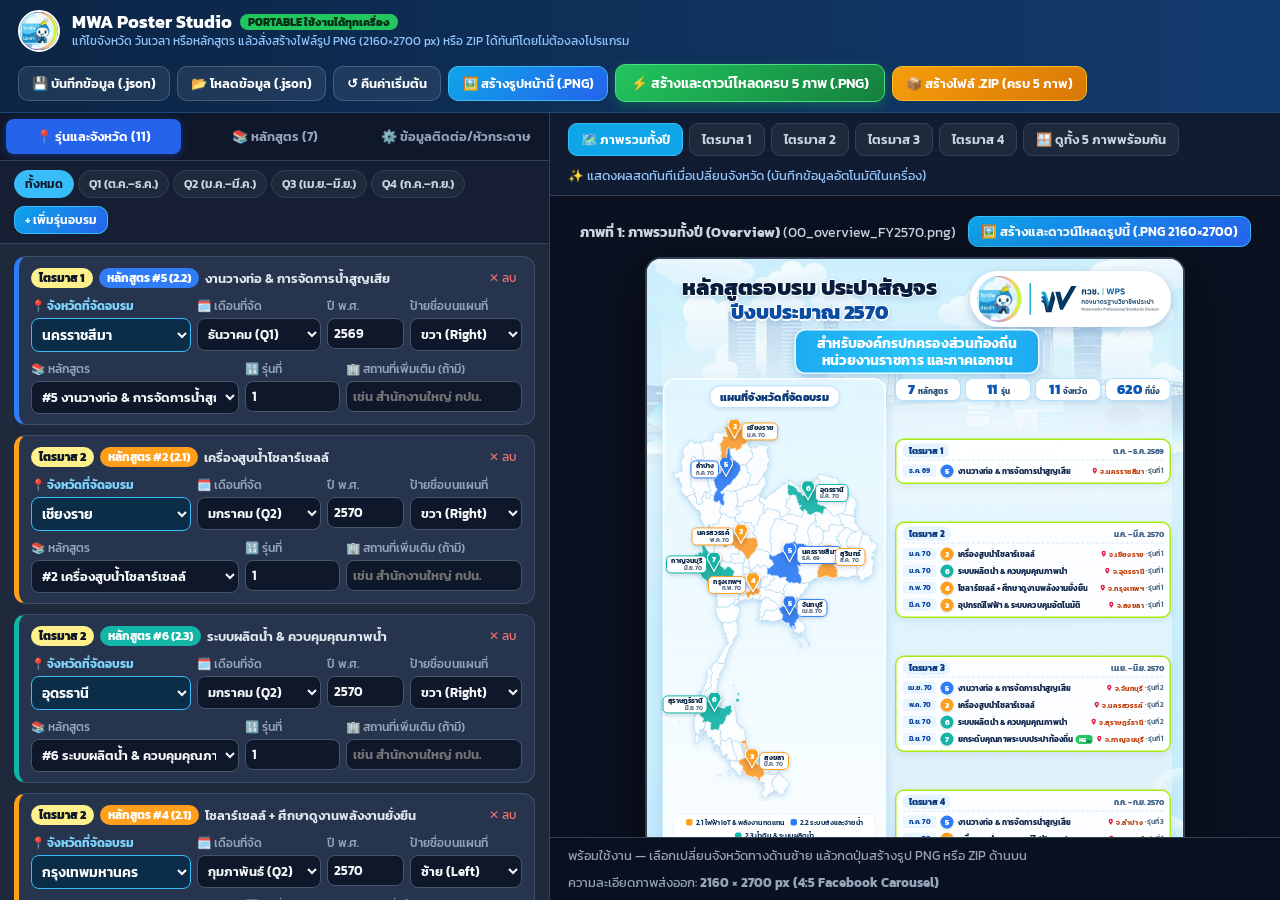
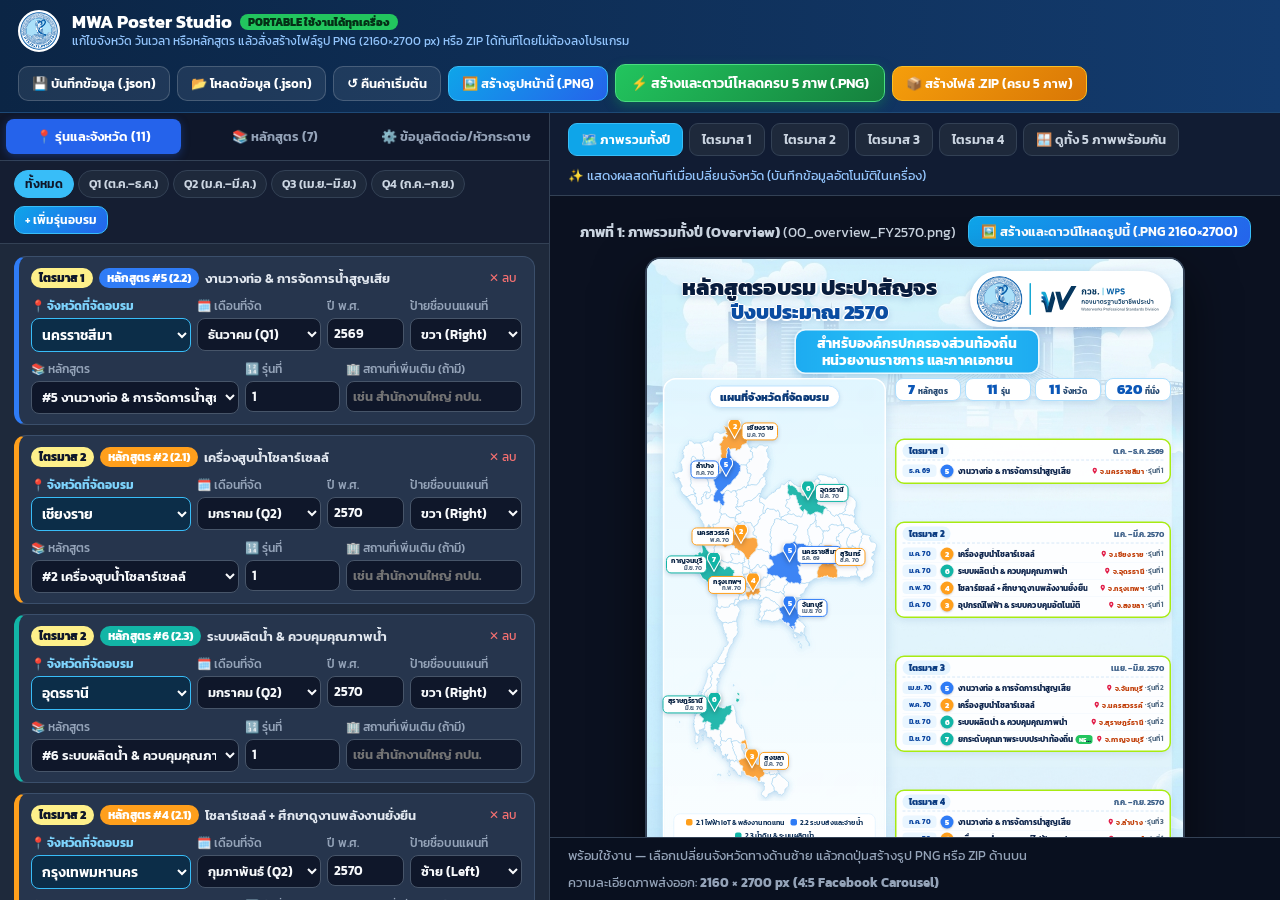
